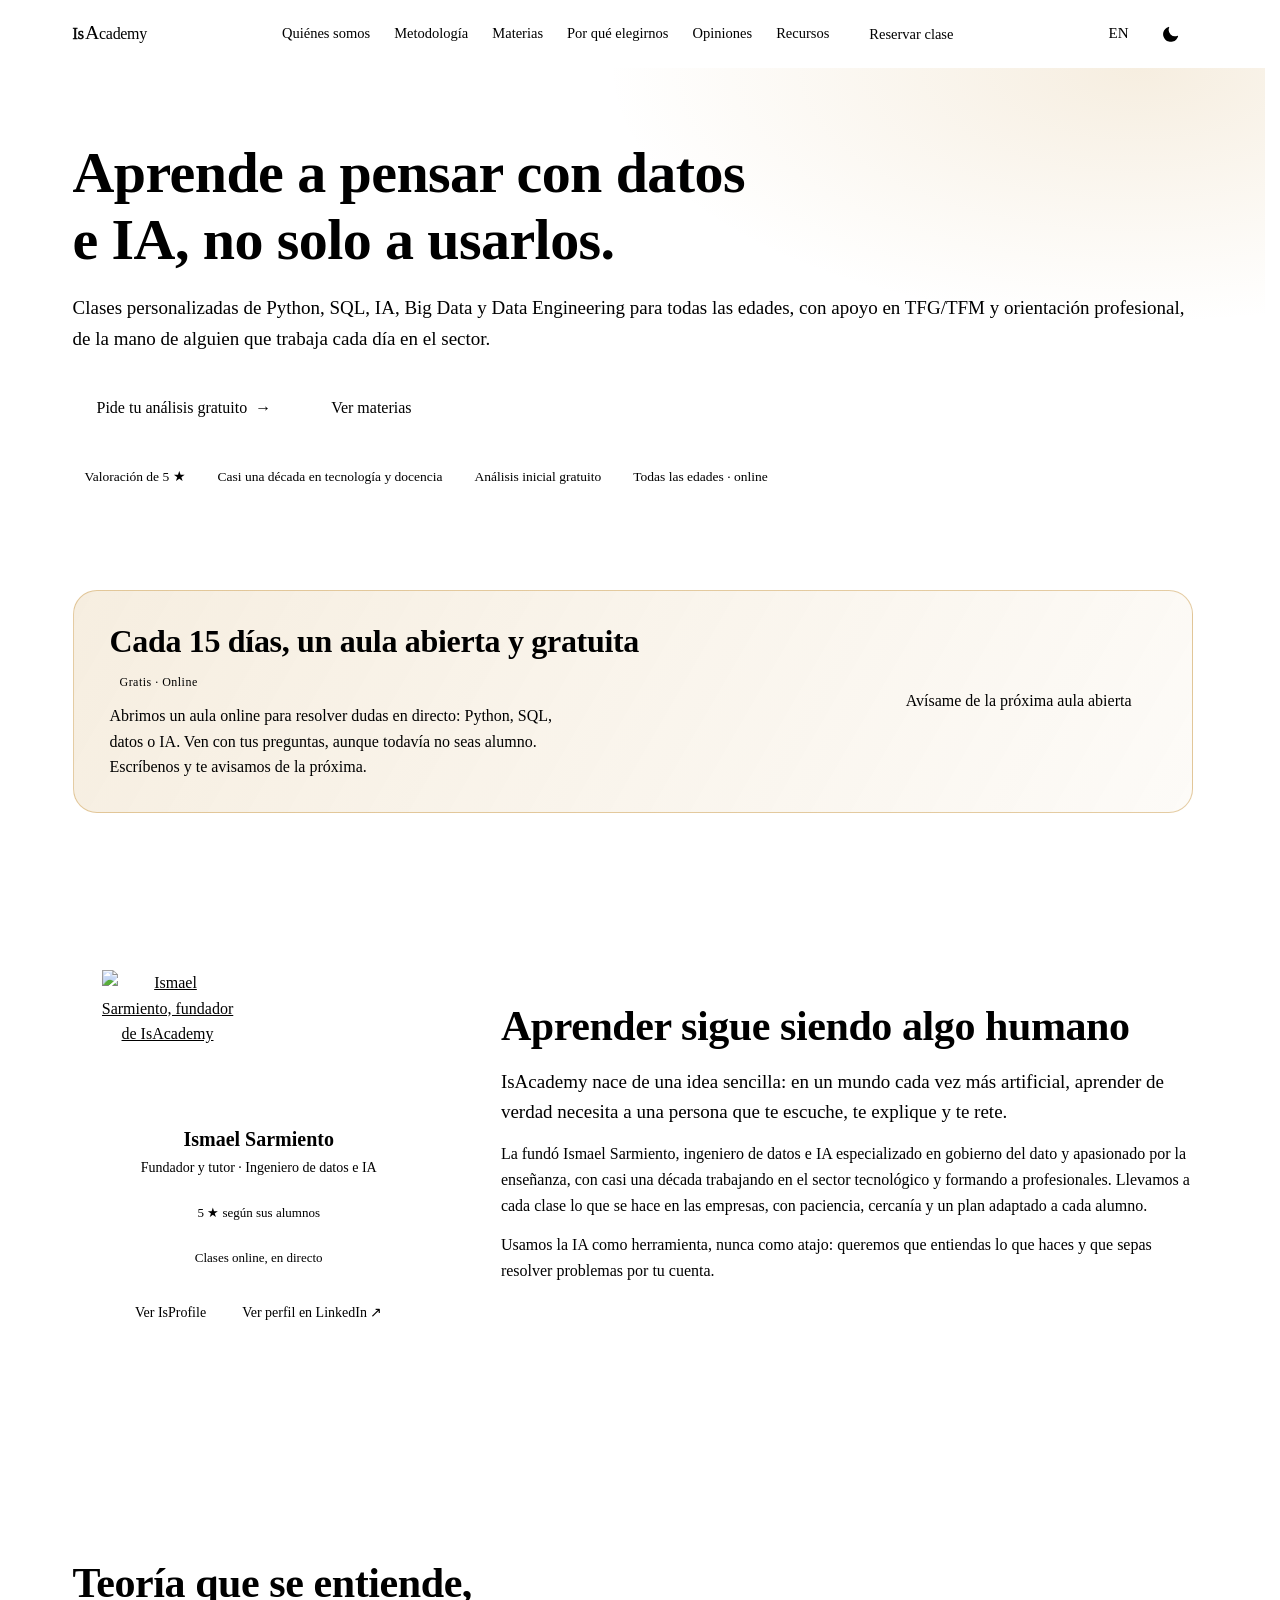
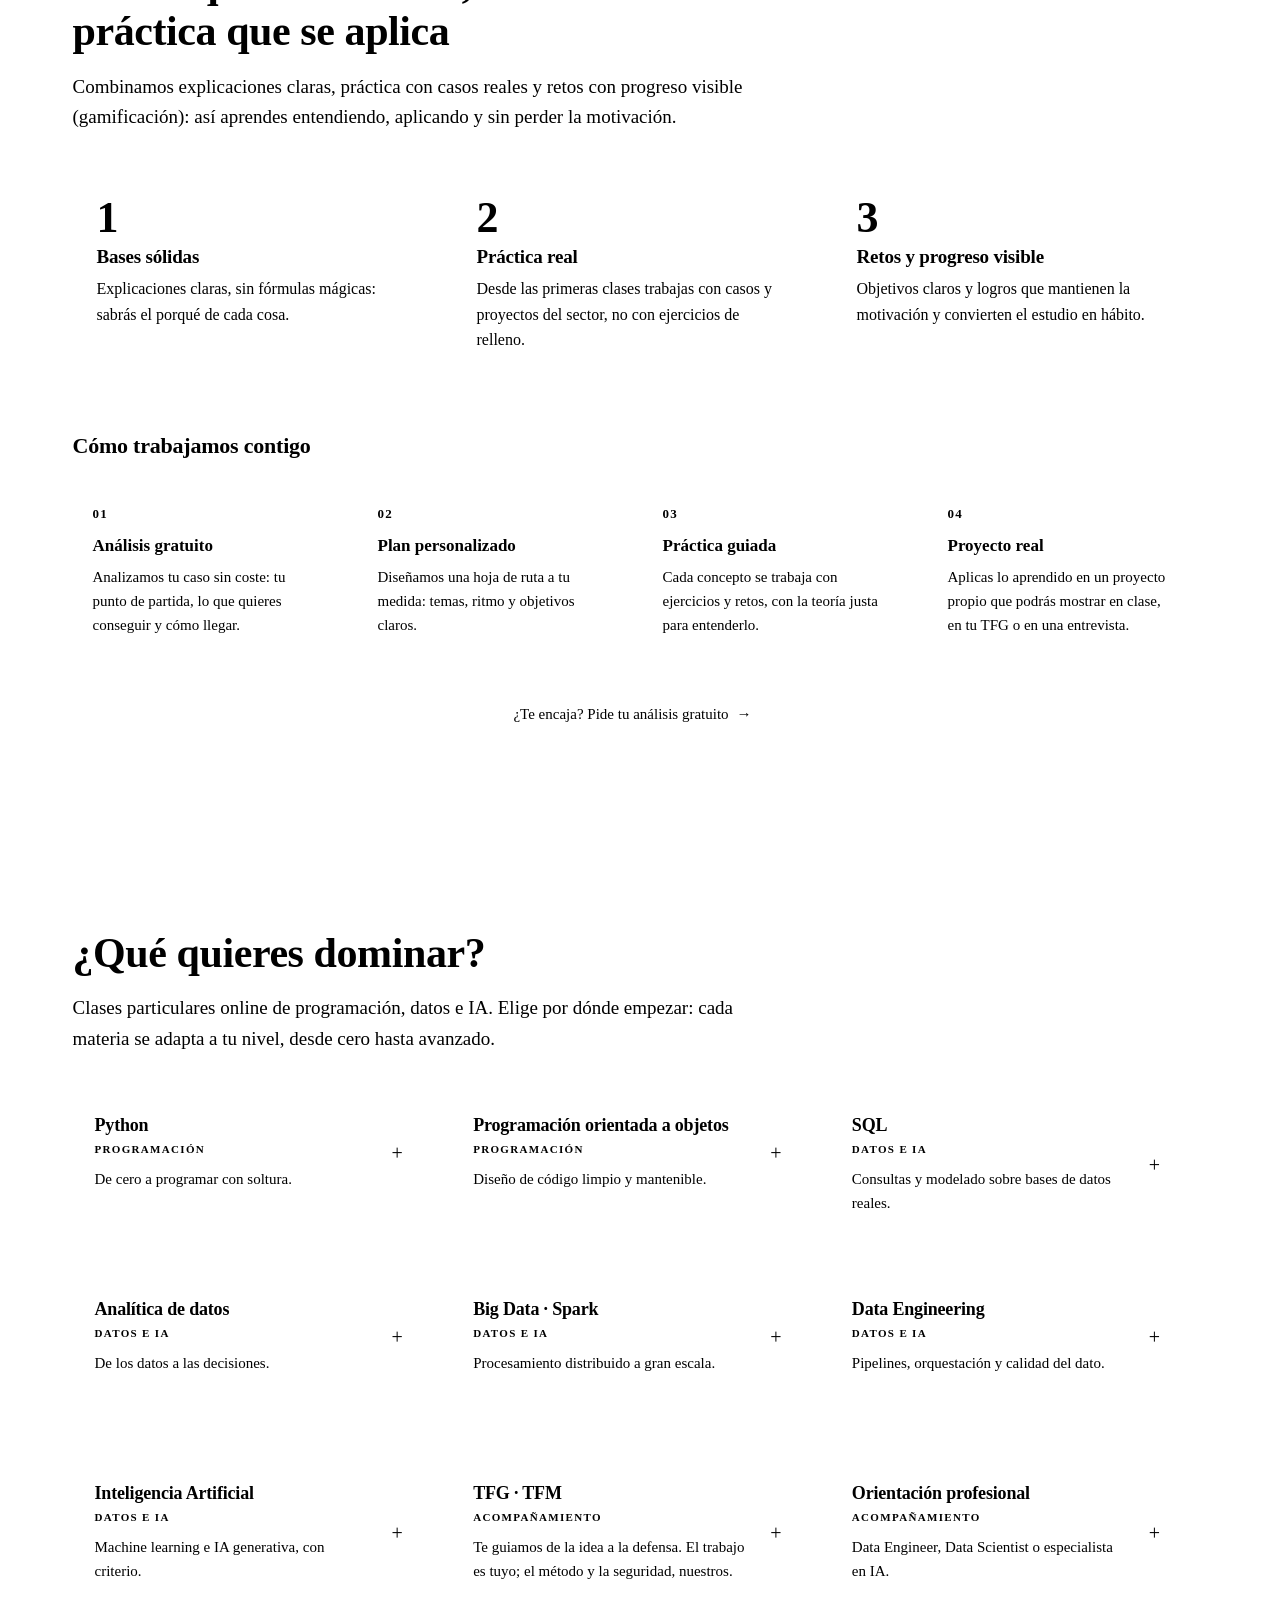
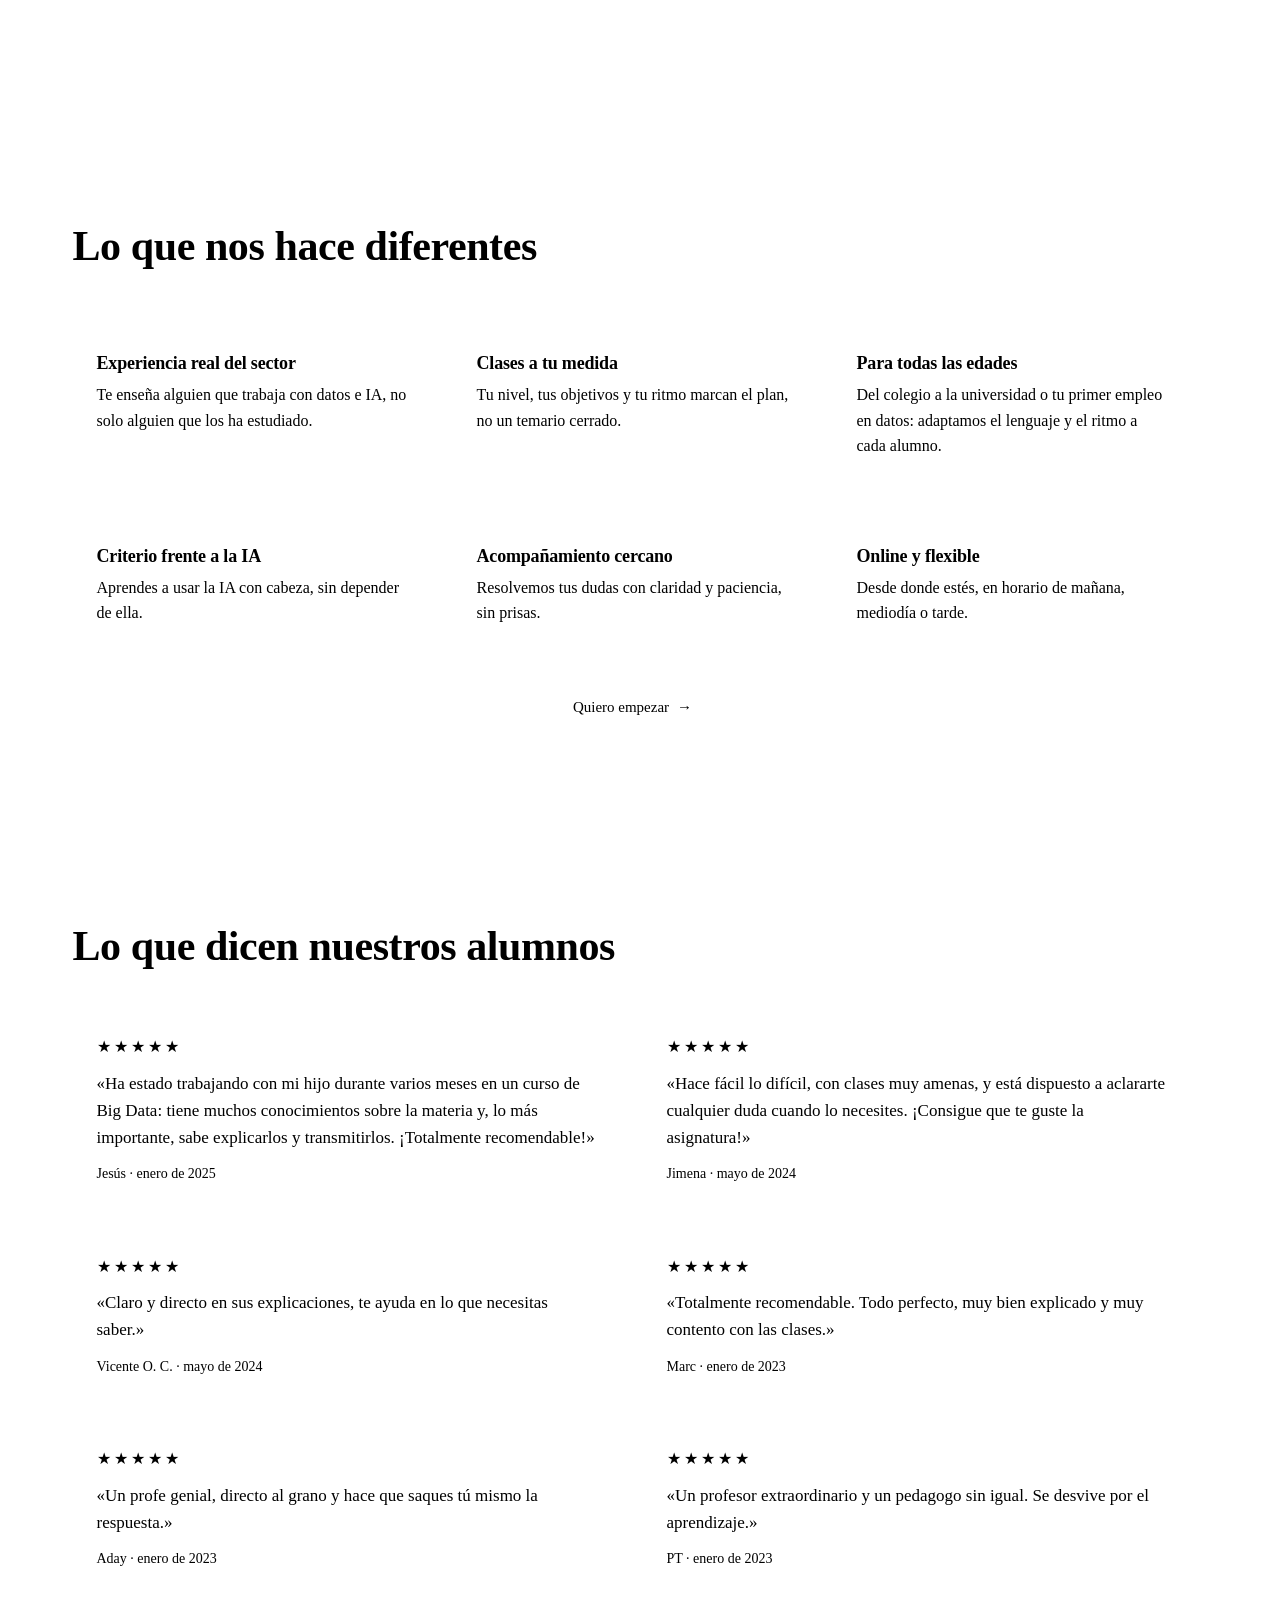
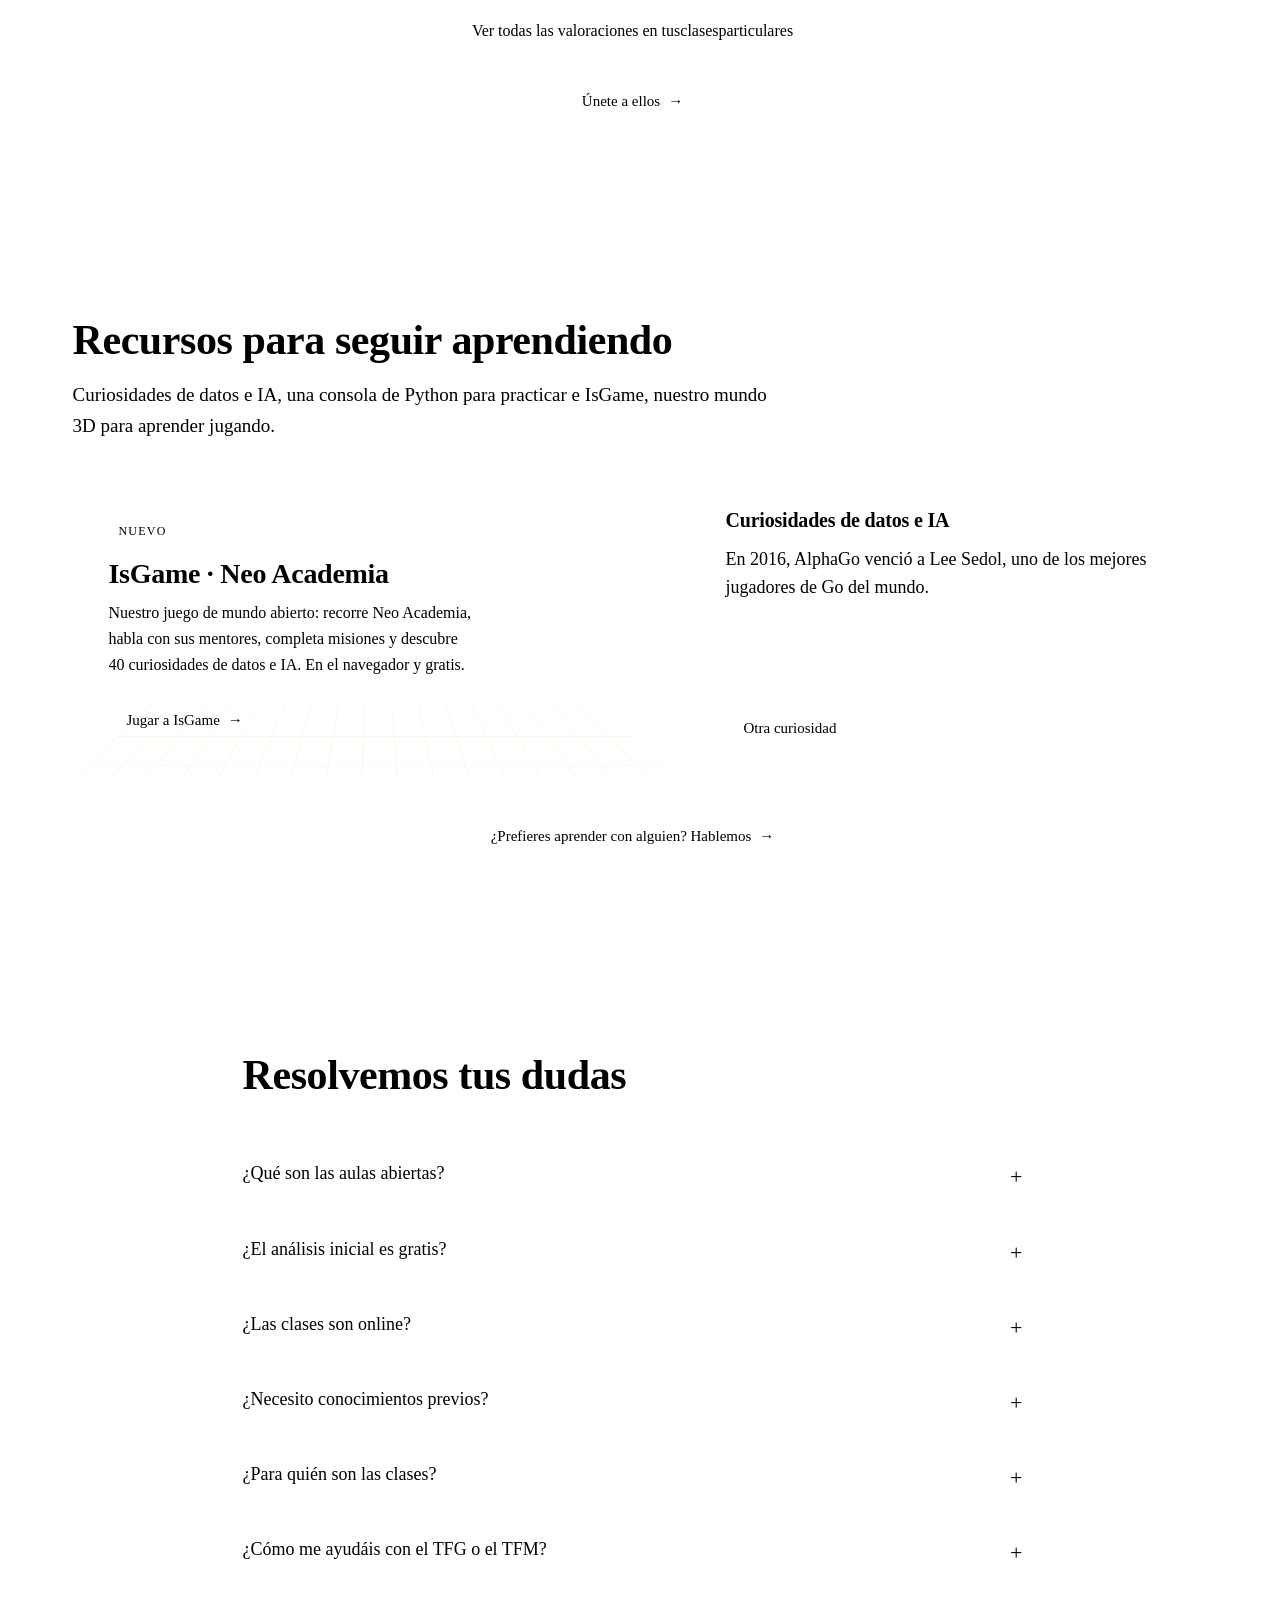
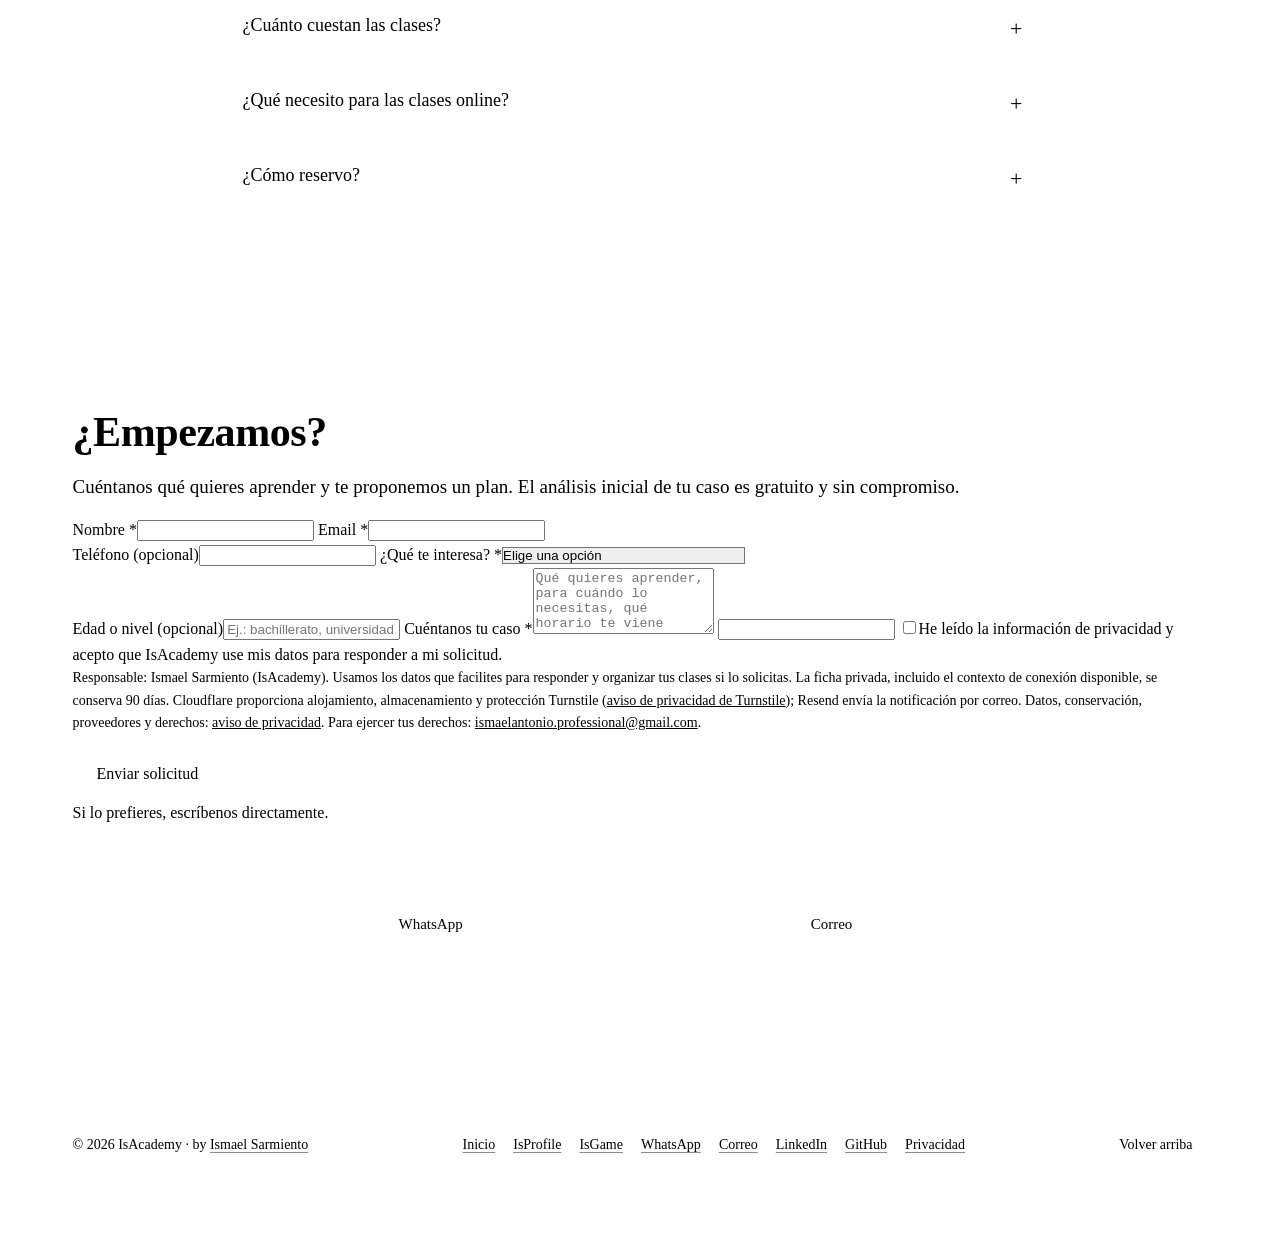
==== index.html @ cdb2803b "feat: titles without labels above them (sections, hero, open class, subject group after the name); 2" ====
<!doctype html>
<html lang="es">
<head>
  <meta charset="utf-8">
  <meta http-equiv="Content-Security-Policy" content="default-src 'self'; script-src 'self' https://cdn.jsdelivr.net https://static.cloudflareinsights.com https://challenges.cloudflare.com 'wasm-unsafe-eval' 'sha256-jm4HynF09IimQKh3jt0ZW7s/zxbQxnPbAcKNg6bPJ0k=' 'sha256-2IrbR/ryTR8PhOFflouDxHeBQlN8pIPyQcwaH8efphU='; style-src 'self' 'unsafe-inline'; img-src 'self' data:; font-src 'self'; connect-src 'self' https://isa-forms.ismaelantonio-professional.workers.dev https://cdn.jsdelivr.net https://cloudflareinsights.com; frame-src https://challenges.cloudflare.com; worker-src 'self' blob:; object-src 'none'; base-uri 'none'; form-action 'none'">
  <script id="startup-guard">// Embedded before first paint by the three sites' generators. No imports: recovery must survive a broken module graph.
(() => {
  'use strict';
  if (globalThis.isaStartup) return;
  const root = document.documentElement;
  const cleanups = new Set();
  let state = 'pending';
  try {
    const theme = localStorage.getItem('isa-theme');
    if (theme === 'light' || theme === 'dark') root.dataset.theme = theme;
  } catch { /* static content also works when browser storage is unavailable */ }
  root.classList.add('js');

  const stopWaiting = () => {
    clearTimeout(deadline);
    document.removeEventListener('error', entryError, true);
  };
  function fail() {
    if (state === 'failed') return;
    state = 'failed';
    stopWaiting();
    root.classList.remove('js', 'i18n-wait', 'sig-handoff');
    const intro = document.getElementById('intro');
    const heldFocus = intro?.contains(document.activeElement);
    // Release only the isolation registered by the intro, not unrelated inert content.
    for (const cleanup of cleanups) {
      try { cleanup(); } catch { /* one failed cleanup must not prevent the others */ }
    }
    cleanups.clear();
    document.body?.classList.remove('intro-open', 'entering');
    if (intro) intro.hidden = true;
    document.querySelectorAll('.intro-flyer').forEach(el => el.remove());
    if (heldFocus) {
      const title = document.querySelector('main h1');
      title?.setAttribute('tabindex', '-1');
      title?.focus({ preventScroll: true });
    }
  }
  function entryError(event) {
    if (event.target?.matches?.('script[data-startup-entry]')) fail();
  }
  const deadline = setTimeout(fail, 10000);
  document.addEventListener('error', entryError, true);
  globalThis.isaStartup = Object.freeze({
    isFailed: () => state === 'failed',
    ready() {
      if (state === 'failed') return false;
      state = 'ready';
      stopWaiting();
      return true;
    },
    fail,
    onFailure(cleanup) {
      if (state === 'failed') { cleanup(); return () => {}; }
      cleanups.add(cleanup);
      return () => cleanups.delete(cleanup);
    },
  });
})();
</script>
  <meta name="referrer" content="strict-origin-when-cross-origin">
  <meta name="viewport" content="width=device-width, initial-scale=1, viewport-fit=cover">
  <title>IsAcademy · Clases de programación e IA online · Humanos en un mundo artificial</title>
  <meta name="description" content="Clases particulares online de Python, SQL, IA, Big Data y Data Engineering para todas las edades. Análisis inicial gratuito y aulas abiertas cada 15 días.">
  <meta name="theme-color" content="#1c2547">
  <link rel="canonical" href="https://isuniverse.dev/academy/">
  <link rel="alternate" hreflang="es" href="https://isuniverse.dev/academy/">
  <link rel="alternate" hreflang="en" href="https://isuniverse.dev/academy/?lang=en">
  <link rel="alternate" hreflang="x-default" href="https://isuniverse.dev/academy/">
  <link rel="icon" href="/assets/brand/favicon-light.svg" type="image/svg+xml" media="(prefers-color-scheme: light)" data-theme-icon="light">
  <link rel="icon" href="/assets/brand/favicon-dark.svg" type="image/svg+xml" media="(prefers-color-scheme: dark)" data-theme-icon="dark">
  <link rel="icon" href="/assets/brand/favicon-light-32.png" sizes="32x32" type="image/png" media="(prefers-color-scheme: light)" data-theme-icon="light">
  <link rel="icon" href="/assets/brand/favicon-dark-32.png" sizes="32x32" type="image/png" media="(prefers-color-scheme: dark)" data-theme-icon="dark">
  <link rel="apple-touch-icon" href="assets/brand/apple-touch-icon.png">
  <meta property="og:type" content="website">
  <meta property="og:title" content="IsAcademy · Clases de programación e IA online · Humanos en un mundo artificial">
  <meta property="og:description" content="Clases particulares online de Python, SQL, IA, Big Data y Data Engineering para todas las edades. Análisis inicial gratuito y aulas abiertas cada 15 días.">
  <meta property="og:url" content="https://isuniverse.dev/academy/">
  <meta property="og:locale" content="es_ES">
  <meta property="og:locale:alternate" content="en_GB">
  <meta property="og:image" content="https://isuniverse.dev/academy/assets/brand/og.png?v=2">
  <meta property="og:image:width" content="1200">
  <meta property="og:image:height" content="630">
  <meta name="twitter:card" content="summary_large_image">
  <link rel="preload" href="/assets/ds/fonts/allura-latin.woff2" as="font" type="font/woff2" crossorigin>
  <link rel="preload" href="/assets/ds/fonts/space-grotesk-latin.woff2" as="font" type="font/woff2" crossorigin>
  <link rel="stylesheet" href="/assets/ds/tokens.css?v=20261109b">
  <link rel="stylesheet" href="/assets/ds/contact.css?v=20261109b">
  <link rel="stylesheet" href="/assets/ds/assistant.css?v=20261109b">
  <link rel="stylesheet" href="/assets/ds/portrait.css?v=20261109b">
  <link rel="stylesheet" href="/assets/ds/startup.css?v=20261109b">
  <link rel="stylesheet" href="css/main.css?v=20261109b">
  <link rel="stylesheet" href="css/print.css?v=20261109b" media="print">
  <script type="application/ld+json">
{
  "@context": "https://schema.org",
  "@type": "EducationalOrganization",
  "@id": "https://isuniverse.dev/academy/#org",
  "name": "IsAcademy",
  "slogan": "La Inteligencia Artificial te da respuestas. Aquí te enseñamos a pensar.",
  "url": "https://isuniverse.dev/academy/",
  "description": "Clases particulares online de Python, SQL, IA, Big Data y Data Engineering para todas las edades. Análisis inicial gratuito y aulas abiertas cada 15 días.",
  "logo": "https://isuniverse.dev/academy/assets/brand/icon-512.png",
  "image": "https://isuniverse.dev/academy/assets/brand/og.png",
  "email": "ismaelantonio.professional@gmail.com",
  "availableLanguage": [
    "es",
    "en"
  ],
  "founder": {
    "@type": "Person",
    "@id": "https://isuniverse.dev/#person",
    "name": "Ismael Sarmiento",
    "url": "https://isuniverse.dev/",
    "jobTitle": "Head of Data Management",
    "sameAs": "https://www.linkedin.com/in/ismael-sarmiento/"
  },
  "knowsAbout": [
    "Python",
    "SQL",
    "Inteligencia Artificial",
    "Big Data",
    "Apache Spark",
    "Data Engineering",
    "Analítica de datos",
    "Programación orientada a objetos",
    "TFG",
    "Máster",
    "Orientación profesional"
  ],
  "hasOfferCatalog": {
    "@type": "OfferCatalog",
    "name": "Clases online de programación, datos e IA",
    "itemListElement": [
      {
        "@type": "Offer",
        "itemOffered": {
          "@type": "Course",
          "name": "Python",
          "description": "De cero a programar con soltura.",
          "inLanguage": [
            "es",
            "en"
          ],
          "provider": {
            "@id": "https://isuniverse.dev/academy/#org"
          }
        }
      },
      {
        "@type": "Offer",
        "itemOffered": {
          "@type": "Course",
          "name": "Programación orientada a objetos",
          "description": "Diseño de código limpio y mantenible.",
          "inLanguage": [
            "es",
            "en"
          ],
          "provider": {
            "@id": "https://isuniverse.dev/academy/#org"
          }
        }
      },
      {
        "@type": "Offer",
        "itemOffered": {
          "@type": "Course",
          "name": "SQL",
          "description": "Consultas y modelado sobre bases de datos reales.",
          "inLanguage": [
            "es",
            "en"
          ],
          "provider": {
            "@id": "https://isuniverse.dev/academy/#org"
          }
        }
      },
      {
        "@type": "Offer",
        "itemOffered": {
          "@type": "Course",
          "name": "Analítica de datos",
          "description": "De los datos a las decisiones.",
          "inLanguage": [
            "es",
            "en"
          ],
          "provider": {
            "@id": "https://isuniverse.dev/academy/#org"
          }
        }
      },
      {
        "@type": "Offer",
        "itemOffered": {
          "@type": "Course",
          "name": "Big Data · Spark",
          "description": "Procesamiento distribuido a gran escala.",
          "inLanguage": [
            "es",
            "en"
          ],
          "provider": {
            "@id": "https://isuniverse.dev/academy/#org"
          }
        }
      },
      {
        "@type": "Offer",
        "itemOffered": {
          "@type": "Course",
          "name": "Data Engineering",
          "description": "Pipelines, orquestación y calidad del dato.",
          "inLanguage": [
            "es",
            "en"
          ],
          "provider": {
            "@id": "https://isuniverse.dev/academy/#org"
          }
        }
      },
      {
        "@type": "Offer",
        "itemOffered": {
          "@type": "Course",
          "name": "Inteligencia Artificial",
          "description": "Machine learning e IA generativa, con criterio.",
          "inLanguage": [
            "es",
            "en"
          ],
          "provider": {
            "@id": "https://isuniverse.dev/academy/#org"
          }
        }
      },
      {
        "@type": "Offer",
        "itemOffered": {
          "@type": "Course",
          "name": "TFG · TFM",
          "description": "Te guiamos de la idea a la defensa. El trabajo es tuyo; el método y la seguridad, nuestros.",
          "inLanguage": [
            "es",
            "en"
          ],
          "provider": {
            "@id": "https://isuniverse.dev/academy/#org"
          }
        }
      },
      {
        "@type": "Offer",
        "itemOffered": {
          "@type": "Course",
          "name": "Orientación profesional",
          "description": "Data Engineer, Data Scientist o especialista en IA.",
          "inLanguage": [
            "es",
            "en"
          ],
          "provider": {
            "@id": "https://isuniverse.dev/academy/#org"
          }
        }
      }
    ]
  }
}
  </script>
</head>
<body>
  <!-- ========== INTRO ========== -->
  <section id="intro" aria-labelledby="introTitle">
    <svg id="circuit" viewBox="0 0 1600 900" preserveAspectRatio="xMidYMid slice" aria-hidden="true">
      <path d="M1600 150 H1380 L1340 190 H1180"/><circle cx="1180" cy="190" r="5"/>
      <path d="M1600 210 H1440 L1400 250 H1290"/><circle cx="1290" cy="250" r="5"/>
      <path d="M0 720 H200 L240 680 H380"/><circle cx="380" cy="680" r="5"/>
      <path d="M0 780 H260 L300 740 H460"/><circle cx="460" cy="740" r="5"/>
    </svg>
    <div class="intro-top">
      <button class="btn btn-icon" data-action="lang" data-i18n-aria="nav.langLabel" aria-label="Cambiar a inglés"><span data-i18n="nav.langShort">EN</span></button>
      <button class="btn btn-icon theme-btn" data-action="theme" data-i18n-aria="nav.themeLabel" aria-label="Cambiar modo claro / oscuro">
        <svg class="i-moon" viewBox="0 0 24 24" width="18" height="18" aria-hidden="true"><path fill="currentColor" d="M20.7 14.4A8.5 8.5 0 0 1 9.6 3.3a.7.7 0 0 0-.8-.8A10.2 10.2 0 1 0 21.5 15a.7.7 0 0 0-.8-.6Z"/></svg><svg class="i-sun" viewBox="0 0 24 24" width="18" height="18" aria-hidden="true"><circle cx="12" cy="12" r="4" fill="currentColor"/><path stroke="currentColor" stroke-width="2" stroke-linecap="round" d="M12 2.5v2M12 19.5v2M2.5 12h2M19.5 12h2M5.3 5.3l1.4 1.4M17.3 17.3l1.4 1.4M5.3 18.7l1.4-1.4M17.3 6.7l1.4-1.4"/></svg>
      </button>
      <button id="skip" class="btn" data-action="skip" data-i18n="intro.skip">Saltar intro</button>
    </div>
    <div class="stage">
      <p id="introTitle" class="sr-only">IsAcademy by Ismael Sarmiento</p>
      <svg class="logo" viewBox="0 0 1000 330" aria-hidden="true">
        <defs>
          <linearGradient id="inkEdge" x1="0" x2="1">
            <stop offset="0" stop-color="#fff"/><stop offset=".9" stop-color="#fff"/><stop offset="1" stop-color="#fff" stop-opacity="0"/>
          </linearGradient>
          <mask id="ink" maskUnits="userSpaceOnUse" x="0" y="0" width="1000" height="330">
            <rect id="inkRect" x="0" y="0" width="0" height="330" fill="url(#inkEdge)"/>
          </mask>
        </defs>
        <g id="gIs">
          <text class="is is-stroke" x="70" y="250">Is</text>
          <text class="is is-fill" x="70" y="250" mask="url(#ink)">Is</text>
        </g>
        <g id="gAc">
          <text class="academy" x="296" y="245"></text>
          <rect class="cursor" x="330" y="150" width="6" height="122" rx="3">
            <animate attributeName="opacity" values="1;1;0;0" dur="1s" repeatCount="indefinite"/>
          </rect>
          <text class="by" x="892" y="300" text-anchor="end">by Ismael Sarmiento</text>
        </g>
      </svg>
      <p class="hook" data-i18n-html="intro.hook">La Inteligencia Artificial (IA) te da respuestas. <b>Aquí te enseñamos a pensar.</b></p>
      <div class="intro-actions">
        <button class="btn btn-primary btn-lg btn-arrow" data-action="enter" data-i18n="intro.enter">Entrar a la academia</button>
        <a class="btn btn-lg" href="/academy/isacademy.pdf" data-pdf download><svg viewBox="0 0 24 24" width="16" height="16" aria-hidden="true"><path fill="none" stroke="currentColor" stroke-width="2" stroke-linecap="round" stroke-linejoin="round" d="M12 4v11m-4.5-4.5L12 15l4.5-4.5M5 19.5h14"/></svg><span data-i18n="pdf.download">Descargar PDF</span></a>
      </div>
    </div>

    <!-- hands used by the opening animation (drawn by js/opening.js) -->
    <svg id="handHuman" class="hand" viewBox="0 0 320 160" aria-hidden="true"></svg>
    <svg id="handRobot" class="hand" viewBox="0 0 320 160" aria-hidden="true"></svg>
  </section>

  <!-- ========== SITE ========== -->
  <header class="topbar" id="top">
    <div class="read-progress" id="readProgress" aria-hidden="true"></div>
    <div class="topbar-row container">
      <a class="brand" href="#hero" data-i18n-aria="nav.home" aria-label="IsAcademy, inicio"><span class="brand-is">Is</span><span class="brand-ac"><span class="big-a">A</span>cademy</span></a>
      <nav class="sections" data-i18n-aria="nav.label" aria-label="Secciones">
        <a href="#quienes" data-i18n="nav.about">Quiénes somos</a>
        <a href="#metodologia" data-i18n="nav.method">Metodología</a>
        <a href="#materias" data-i18n="nav.subjects">Materias</a>
        <a href="#por-que" data-i18n="nav.why">Por qué elegirnos</a>
        <a href="#opiniones" data-i18n="nav.reviews">Opiniones</a>
        <a href="#recursos" data-i18n="nav.resources">Recursos</a>
        <a class="btn btn-primary btn-sm nav-cta" href="#contacto" data-i18n="nav.cta">Reservar clase</a>
      </nav>
      <div class="tools">
        <a class="btn btn-primary cta-top" href="#contacto" data-i18n="nav.cta">Reservar clase</a>
        <button class="btn btn-icon" data-action="lang" data-i18n-aria="nav.langLabel" aria-label="Cambiar a inglés"><span data-i18n="nav.langShort">EN</span></button>
        <button class="btn btn-icon theme-btn" data-action="theme" data-i18n-aria="nav.themeLabel" aria-label="Cambiar modo claro / oscuro">
          <svg class="i-moon" viewBox="0 0 24 24" width="18" height="18" aria-hidden="true"><path fill="currentColor" d="M20.7 14.4A8.5 8.5 0 0 1 9.6 3.3a.7.7 0 0 0-.8-.8A10.2 10.2 0 1 0 21.5 15a.7.7 0 0 0-.8-.6Z"/></svg><svg class="i-sun" viewBox="0 0 24 24" width="18" height="18" aria-hidden="true"><circle cx="12" cy="12" r="4" fill="currentColor"/><path stroke="currentColor" stroke-width="2" stroke-linecap="round" d="M12 2.5v2M12 19.5v2M2.5 12h2M19.5 12h2M5.3 5.3l1.4 1.4M17.3 17.3l1.4 1.4M5.3 18.7l1.4-1.4M17.3 6.7l1.4-1.4"/></svg>
        </button>
      </div>
    </div>
  </header>

  <main id="site">
    <div class="print-head" aria-hidden="true">
      <p class="print-logo"><span class="is">Is</span>Academy</p>
      <p class="print-contact"><a href="https://isuniverse.dev/academy/" data-i18n-href="pdf.webHref" rel="noopener">isuniverse.dev/academy/</a><br><a href="mailto:ismaelantonio.professional@gmail.com">ismaelantonio.professional@gmail.com</a><br><a href="tel:+34613371874">+34 613 371 874</a> · <a href="https://wa.me/34613371874" rel="noopener">WhatsApp</a></p>
    </div>
    <!-- HERO -->
    <section class="hero" id="hero">
      <div class="container hero-grid">
        <div class="hero-copy reveal">
          <h1 data-i18n="hero.title">Aprende a pensar con datos e IA, no solo a usarlos.</h1>
          <p class="lead" data-i18n="hero.sub">Clases personalizadas de Python, SQL, IA, Big Data y Data Engineering para todas las edades, con apoyo en TFG/TFM y orientación profesional, de la mano de alguien que trabaja cada día en el sector.</p>
          <div class="cta-row">
            <a class="btn btn-primary btn-lg btn-arrow" href="#contacto" data-i18n="hero.cta1">Pide tu análisis gratuito</a>
            <a class="btn btn-lg" href="#materias" data-i18n="hero.cta2">Ver materias</a>
          </div>
          <ul class="trust" id="trust"><!--pre--><li>Valoración de 5 ★</li><li>Casi una década en tecnología y docencia</li><li>Análisis inicial gratuito</li><li>Todas las edades · online</li><!--/pre--></ul>
        </div>
        <div class="hero-visual reveal">
          <div class="code-card">
            <div class="code-bar"><i></i><i></i><i></i><div class="code-tabs" id="codeTabs" role="tablist" data-i18n-aria="hero.tabsLabel" aria-label="Mini-clases de ejemplo"></div></div>
            <pre id="heroCode" role="tabpanel"></pre>
            <div class="lesson-controls"><button class="btn lesson-toggle" id="lessonsToggle" type="button" aria-controls="heroCode" hidden></button></div>
          </div>
          <div class="handnote"><span id="heroNote"></span>
            <svg viewBox="0 0 120 60" aria-hidden="true"><path d="M10 10 C40 50 80 52 110 30" fill="none" stroke="currentColor" stroke-width="2.5" stroke-linecap="round"/><path d="M98 24 L111 29 L103 41" fill="none" stroke="currentColor" stroke-width="2.5" stroke-linecap="round" stroke-linejoin="round"/></svg>
          </div>
        </div>
      </div>
    </section>

    <!-- OPEN CLASSES -->
    <section class="open-band" id="aulas-abiertas">
      <div class="container open-row reveal">
        <div>
          <h2 data-i18n="open.title">Cada 15 días, un aula abierta y gratuita</h2>
          <p class="open-badge"><span class="pill" data-i18n="open.badge">Gratis · Online</span></p>
          <p data-i18n="open.desc">Abrimos un aula online para resolver dudas en directo: Python, SQL, datos o IA. Ven con tus preguntas, aunque todavía no seas alumno. Escríbenos y te avisamos de la próxima.</p>
        </div>
        <a class="btn btn-primary btn-lg" href="#contacto" data-book="open" data-i18n="open.cta">Avísame de la próxima aula abierta</a>
      </div>
    </section>

    <!-- ABOUT -->
    <section class="section" id="quienes">
      <div class="container about-grid">
        <div class="founder card reveal">
          <a class="portrait founder-photo" href="https://www.linkedin.com/in/ismael-sarmiento/" target="_blank" rel="noopener noreferrer" aria-label="Ver el perfil de Ismael Sarmiento en LinkedIn (se abre en una pestaña nueva)" data-i18n-aria="about.photoLinkedinLabel"><img src="assets/img/ismael.jpg" width="132" height="132" alt="Ismael Sarmiento, fundador de IsAcademy" data-i18n-alt="about.photoAlt"></a>
          <p class="founder-name">Ismael Sarmiento</p>
          <p class="muted" data-i18n="about.role">Fundador y tutor · Ingeniero de datos e IA</p>
          <ul class="badges" id="aboutBadges"><!--pre--><li>5 ★ según sus alumnos</li><li>Clases online, en directo</li><!--/pre--></ul>
          <div class="founder-links"><a class="btn btn-sm" href="/profile/" data-i18n-href="about.cvHref" data-i18n="about.cv">Ver IsProfile</a><a class="btn btn-sm linkedin" id="linkedinLink" href="https://www.linkedin.com/in/ismael-sarmiento/" target="_blank" rel="noopener" data-i18n="about.linkedin">Ver perfil en LinkedIn ↗</a></div>
        </div>
        <div class="reveal">
          <h2 data-i18n="about.title">Aprender sigue siendo algo humano</h2>
          <p class="lead" data-i18n="about.p1">IsAcademy nace de una idea sencilla: en un mundo cada vez más artificial, aprender de verdad necesita a una persona que te escuche, te explique y te rete.</p>
          <p data-i18n="about.p2">La fundó Ismael Sarmiento, ingeniero de datos e IA especializado en gobierno del dato y apasionado por la enseñanza, con casi una década trabajando en el sector tecnológico y formando a profesionales. Llevamos a cada clase lo que se hace en las empresas, con paciencia, cercanía y un plan adaptado a cada alumno.</p>
          <p data-i18n="about.p3">Usamos la IA como herramienta, nunca como atajo: queremos que entiendas lo que haces y que sepas resolver problemas por tu cuenta.</p>
        </div>
      </div>
    </section>

    <!-- METHOD -->
    <section class="section alt" id="metodologia">
      <div class="container">
        <div class="section-head reveal">
          <h2 data-i18n="method.title">Teoría que se entiende, práctica que se aplica</h2>
          <p class="lead" data-i18n="method.lead">Combinamos explicaciones claras, práctica con casos reales y retos con progreso visible (gamificación): así aprendes entendiendo, aplicando y sin perder la motivación.</p>
        </div>
        <div class="pillars" id="pillars"><!--pre--><article class="card pillar reveal" style="--d:0.00s"><span class="n">1</span><h3>Bases sólidas</h3><p>Explicaciones claras, sin fórmulas mágicas: sabrás el porqué de cada cosa.</p></article><article class="card pillar reveal" style="--d:0.08s"><span class="n">2</span><h3>Práctica real</h3><p>Desde las primeras clases trabajas con casos y proyectos del sector, no con ejercicios de relleno.</p></article><article class="card pillar reveal" style="--d:0.16s"><span class="n">3</span><h3>Retos y progreso visible</h3><p>Objetivos claros y logros que mantienen la motivación y convierten el estudio en hábito.</p></article><!--/pre--></div>
        <h3 class="sub-title reveal" data-i18n="method.stepsTitle">Cómo trabajamos contigo</h3>
        <ol class="steps" id="steps"><!--pre--><li class="reveal" style="--d:0.00s"><h4>Análisis gratuito</h4><p>Analizamos tu caso sin coste: tu punto de partida, lo que quieres conseguir y cómo llegar.</p></li><li class="reveal" style="--d:0.08s"><h4>Plan personalizado</h4><p>Diseñamos una hoja de ruta a tu medida: temas, ritmo y objetivos claros.</p></li><li class="reveal" style="--d:0.16s"><h4>Práctica guiada</h4><p>Cada concepto se trabaja con ejercicios y retos, con la teoría justa para entenderlo.</p></li><li class="reveal" style="--d:0.24s"><h4>Proyecto real</h4><p>Aplicas lo aprendido en un proyecto propio que podrás mostrar en clase, en tu TFG o en una entrevista.</p></li><!--/pre--></ol>
        <p class="mid-cta reveal"><a class="btn btn-arrow" href="#contacto" data-i18n="cta.method">¿Te encaja? Pide tu análisis gratuito</a></p>
      </div>
    </section>

    <!-- SUBJECTS -->
    <section class="section" id="materias">
      <div class="container">
        <div class="section-head reveal">
          <h2 data-i18n="subjects.title">¿Qué quieres dominar?</h2>
          <p class="lead" data-i18n="subjects.lead">Clases particulares online de programación, datos e IA. Elige por dónde empezar: cada materia se adapta a tu nivel, desde cero hasta avanzado.</p>
        </div>
        <div class="subjects" id="subjects"><!--pre--><div class="subject-grid">
      <details class="subject card reveal" id="materia-python" style="--d:0.00s">
        <summary><h3 class="sname">Python</h3><span class="sgroup">Programación</span><span>De cero a programar con soltura.</span></summary>
        <div class="body">
          <h4>Qué aprenderás</h4>
          <ul><li>Sintaxis y lógica de programación desde la base</li><li>Funciones, módulos y buenas prácticas</li><li>Automatización y trabajo con datos</li></ul>
          <h4>Cómo lo trabajamos</h4><p>Cada concepto se aprende escribiendo código: mini-retos en clase y un proyecto propio que crece contigo.</p>
          <a class="btn btn-primary" href="#contacto" data-book="python">Reserva tu clase de Python</a>
        </div>
      </details>
      <details class="subject card reveal" id="materia-oop" style="--d:0.06s">
        <summary><h3 class="sname">Programación orientada a objetos</h3><span class="sgroup">Programación</span><span>Diseño de código limpio y mantenible.</span></summary>
        <div class="body">
          <h4>Qué aprenderás</h4>
          <ul><li>Clases, herencia y composición</li><li>Principios de diseño y patrones</li><li>Refactorización y tests</li></ul>
          <h4>Cómo lo trabajamos</h4><p>Diseñamos juntos pequeños sistemas y los mejoramos hasta que el código hable por sí solo.</p>
          <a class="btn btn-primary" href="#contacto" data-book="oop">Reserva tu clase de POO</a>
        </div>
      </details>
      <details class="subject card reveal" id="materia-sql" style="--d:0.12s">
        <summary><h3 class="sname">SQL</h3><span class="sgroup">Datos e IA</span><span>Consultas y modelado sobre bases de datos reales.</span></summary>
        <div class="body">
          <h4>Qué aprenderás</h4>
          <ul><li>SELECT, JOIN y agregaciones sin miedo</li><li>Modelado de datos y normalización</li><li>Optimización y consultas analíticas</li></ul>
          <h4>Cómo lo trabajamos</h4><p>Practicamos con bases de datos realistas, resolviendo preguntas de negocio como en un trabajo de verdad.</p>
          <a class="btn btn-primary" href="#contacto" data-book="sql">Reserva tu clase de SQL</a>
        </div>
      </details>
      <details class="subject card reveal" id="materia-analytics" style="--d:0.00s">
        <summary><h3 class="sname">Analítica de datos</h3><span class="sgroup">Datos e IA</span><span>De los datos a las decisiones.</span></summary>
        <div class="body">
          <h4>Qué aprenderás</h4>
          <ul><li>Limpieza y análisis con pandas</li><li>Visualización clara y honesta</li><li>Contar historias con datos</li></ul>
          <h4>Cómo lo trabajamos</h4><p>Partimos de una pregunta real y terminamos con un análisis que podrías presentar en una reunión.</p>
          <a class="btn btn-primary" href="#contacto" data-book="analytics">Reserva tu clase de analítica</a>
        </div>
      </details>
      <details class="subject card reveal" id="materia-bigdata" style="--d:0.06s">
        <summary><h3 class="sname">Big Data · Spark</h3><span class="sgroup">Datos e IA</span><span>Procesamiento distribuido a gran escala.</span></summary>
        <div class="body">
          <h4>Qué aprenderás</h4>
          <ul><li>Conceptos de procesamiento distribuido</li><li>Apache Spark y PySpark</li><li>Plataformas de datos en la nube</li></ul>
          <h4>Cómo lo trabajamos</h4><p>Trabajamos volúmenes de datos de verdad para entender por qué y cuándo hace falta Big Data.</p>
          <a class="btn btn-primary" href="#contacto" data-book="bigdata">Reserva tu clase de Big Data</a>
        </div>
      </details>
      <details class="subject card reveal" id="materia-de" style="--d:0.12s">
        <summary><h3 class="sname">Data Engineering</h3><span class="sgroup">Datos e IA</span><span>Pipelines, orquestación y calidad del dato.</span></summary>
        <div class="body">
          <h4>Qué aprenderás</h4>
          <ul><li>Diseño de pipelines ETL/ELT</li><li>Orquestación con herramientas como Airflow</li><li>Calidad y gobierno del dato</li></ul>
          <h4>Cómo lo trabajamos</h4><p>Construimos un pipeline completo, paso a paso, con las prácticas que se usan en empresa.</p>
          <a class="btn btn-primary" href="#contacto" data-book="de">Reserva tu clase de Data Engineering</a>
        </div>
      </details>
      <details class="subject card reveal" id="materia-ia" style="--d:0.00s">
        <summary><h3 class="sname">Inteligencia Artificial</h3><span class="sgroup">Datos e IA</span><span>Machine learning e IA generativa, con criterio.</span></summary>
        <div class="body">
          <h4>Qué aprenderás</h4>
          <ul><li>Fundamentos de machine learning</li><li>IA generativa y modelos de lenguaje</li><li>Cómo usar la IA sin dejar de pensar</li></ul>
          <h4>Cómo lo trabajamos</h4><p>Entiendes la teoría justa para no usar la IA como caja negra y la aplicas en casos prácticos.</p>
          <a class="btn btn-primary" href="#contacto" data-book="ia">Reserva tu clase de IA</a>
        </div>
      </details>
      <details class="subject card reveal" id="materia-tfg" style="--d:0.06s">
        <summary><h3 class="sname">TFG · TFM</h3><span class="sgroup">Acompañamiento</span><span>Te guiamos de la idea a la defensa. El trabajo es tuyo; el método y la seguridad, nuestros.</span></summary>
        <div class="body">
          <h4>En qué te acompañamos</h4>
          <ul><li>Elección y planteamiento del tema</li><li>Orientación y revisión del desarrollo técnico</li><li>Revisión de la memoria y ensayo de la defensa</li></ul>
          <h4>Cómo lo trabajamos</h4><p>Te acompañamos en cada fase con revisiones periódicas, para que llegues a la defensa con seguridad y dominando tu propio trabajo.</p>
          <a class="btn btn-primary" href="#contacto" data-book="tfg">Cuéntanos tu TFG o TFM y vemos cómo plantearlo</a>
        </div>
      </details>
      <details class="subject card reveal" id="materia-careers" style="--d:0.12s">
        <summary><h3 class="sname">Orientación profesional</h3><span class="sgroup">Acompañamiento</span><span>Data Engineer, Data Scientist o especialista en IA.</span></summary>
        <div class="body">
          <h4>En qué te acompañamos</h4>
          <ul><li>Hoja de ruta según tu perfil y objetivo</li><li>CV, portfolio y LinkedIn</li><li>Preparación de entrevistas técnicas</li></ul>
          <h4>Cómo lo trabajamos</h4><p>Orientación desde dentro del sector: qué se pide de verdad y cómo seguir creciendo una vez dentro.</p>
          <a class="btn btn-primary" href="#contacto" data-book="careers">Reserva tu sesión de orientación</a>
        </div>
      </details></div><!--/pre--></div>
      </div>
    </section>

    <!-- WHY -->
    <section class="section alt" id="por-que">
      <div class="container">
        <div class="section-head reveal">
          <h2 data-i18n="why.title">Lo que nos hace diferentes</h2>
        </div>
        <div class="why" id="why"><!--pre--><article class="card reveal" style="--d:0.00s"><h3>Experiencia real del sector</h3><p>Te enseña alguien que trabaja con datos e IA, no solo alguien que los ha estudiado.</p></article><article class="card reveal" style="--d:0.08s"><h3>Clases a tu medida</h3><p>Tu nivel, tus objetivos y tu ritmo marcan el plan, no un temario cerrado.</p></article><article class="card reveal" style="--d:0.16s"><h3>Para todas las edades</h3><p>Del colegio a la universidad o tu primer empleo en datos: adaptamos el lenguaje y el ritmo a cada alumno.</p></article><article class="card reveal" style="--d:0.00s"><h3>Criterio frente a la IA</h3><p>Aprendes a usar la IA con cabeza, sin depender de ella.</p></article><article class="card reveal" style="--d:0.08s"><h3>Acompañamiento cercano</h3><p>Resolvemos tus dudas con claridad y paciencia, sin prisas.</p></article><article class="card reveal" style="--d:0.16s"><h3>Online y flexible</h3><p>Desde donde estés, en horario de mañana, mediodía o tarde.</p></article><!--/pre--></div>
        <p class="mid-cta reveal"><a class="btn btn-arrow" href="#contacto" data-i18n="cta.why">Quiero empezar</a></p>
      </div>
    </section>

    <!-- REVIEWS -->
    <section class="section" id="opiniones">
      <div class="container">
        <div class="section-head reveal">
          <h2 data-i18n="reviews.title">Lo que dicen nuestros alumnos</h2>
        </div>
        <div class="reviews" id="reviews"><!--pre--><figure class="card review reveal">
      <div class="stars" role="img" aria-label="5 de 5 estrellas">★★★★★</div>
      <blockquote>«Ha estado trabajando con mi hijo durante varios meses en un curso de Big Data: tiene muchos conocimientos sobre la materia y, lo más importante, sabe explicarlos y transmitirlos. ¡Totalmente recomendable!»</blockquote>
      <figcaption>Jesús · enero de 2025</figcaption></figure><figure class="card review reveal">
      <div class="stars" role="img" aria-label="5 de 5 estrellas">★★★★★</div>
      <blockquote>«Hace fácil lo difícil, con clases muy amenas, y está dispuesto a aclararte cualquier duda cuando lo necesites. ¡Consigue que te guste la asignatura!»</blockquote>
      <figcaption>Jimena · mayo de 2024</figcaption></figure><figure class="card review reveal">
      <div class="stars" role="img" aria-label="5 de 5 estrellas">★★★★★</div>
      <blockquote>«Claro y directo en sus explicaciones, te ayuda en lo que necesitas saber.»</blockquote>
      <figcaption>Vicente O. C. · mayo de 2024</figcaption></figure><figure class="card review reveal">
      <div class="stars" role="img" aria-label="5 de 5 estrellas">★★★★★</div>
      <blockquote>«Totalmente recomendable. Todo perfecto, muy bien explicado y muy contento con las clases.»</blockquote>
      <figcaption>Marc · enero de 2023</figcaption></figure><figure class="card review reveal">
      <div class="stars" role="img" aria-label="5 de 5 estrellas">★★★★★</div>
      <blockquote>«Un profe genial, directo al grano y hace que saques tú mismo la respuesta.»</blockquote>
      <figcaption>Aday · enero de 2023</figcaption></figure><figure class="card review reveal">
      <div class="stars" role="img" aria-label="5 de 5 estrellas">★★★★★</div>
      <blockquote>«Un profesor extraordinario y un pedagogo sin igual. Se desvive por el aprendizaje.»</blockquote>
      <figcaption>PT · enero de 2023</figcaption></figure><!--/pre--></div>
        <p class="center reveal"><a id="reviewsLink" target="_blank" rel="noopener" data-i18n="reviews.source"><!--pre-->Ver todas las valoraciones en tusclasesparticulares<span class="sr-only"> (se abre en una pestaña nueva)</span><!--/pre--></a></p>
        <p class="mid-cta reveal"><a class="btn btn-primary btn-arrow" href="#contacto" data-i18n="cta.reviews">Únete a ellos</a></p>
      </div>
    </section>

    <!-- RESOURCES -->
    <section class="section alt" id="recursos">
      <div class="container">
        <div class="section-head reveal">
          <h2 data-i18n="resources.title">Recursos para seguir aprendiendo</h2>
          <p class="lead" data-i18n="resources.lead">Curiosidades de datos e IA, una consola de Python para practicar e IsGame, nuestro mundo 3D para aprender jugando.</p>
        </div>
        <div class="resources">
          <article class="world-card reveal">
            <span class="tag" data-i18n="resources.worldTag">Nuevo</span>
            <h3 data-i18n="resources.worldTitle">IsGame · Neo Academia</h3>
            <p data-i18n="resources.worldDesc">Nuestro juego de mundo abierto: recorre Neo Academia, habla con sus mentores, completa misiones y descubre 40 curiosidades de datos e IA. En el navegador y gratis.</p>
            <a class="btn btn-primary btn-arrow" href="/game/" data-i18n="resources.worldCta" data-i18n-href="resources.worldHref">Jugar a IsGame</a>
          </article>
          <article class="facts-card card reveal">
            <h3 data-i18n="resources.factsTitle">Curiosidades de datos e IA</h3>
            <p class="fact" id="fact" aria-live="polite"><!--pre-->En 2016, AlphaGo venció a Lee Sedol, uno de los mejores jugadores de Go del mundo.<!--/pre--></p>
            <button class="btn" data-action="fact" data-i18n="resources.factsNext">Otra curiosidad</button>
          </article>
          <article class="console-card card card--static reveal" id="consola">
            <div class="console-head">
              <div>
                <h3 data-i18n="console.title">Consola de Python online</h3>
                <p class="muted" data-i18n="console.desc">Practica Python directamente en el navegador, sin instalar nada. Prueba los ejemplos, escribe tu propio código y míralo ejecutarse paso a paso.</p>
              </div>
              <button class="btn btn-primary" data-action="console-open" data-i18n="console.open">Abrir consola</button>
            </div>
            <div class="console-body" id="consoleBody" hidden>
              <div class="console-bar">
                <span class="muted" data-i18n="console.examples">Ejemplos</span>
                <div class="samples" id="samples"></div>
                <span class="spacer"></span>
                <div class="console-actions">
                  <button class="btn btn-sm" data-action="console-reset" data-i18n="console.reset">Restablecer</button>
                  <button class="btn btn-sm" data-action="console-debug" data-i18n="console.debug" data-i18n-aria="console.debugLabel" disabled aria-label="Ejecutar paso a paso con el depurador">Paso a paso</button>
                  <button class="btn btn-sm btn-primary" data-action="console-run" data-i18n="console.run" disabled>Ejecutar</button>
                  <button class="btn btn-sm" data-action="console-stop" data-i18n="console.stop" disabled>Detener</button>
                </div>
              </div>
              <textarea class="code-surface" id="pyEditor" spellcheck="false" autocapitalize="off" autocorrect="off" wrap="off" data-i18n-aria="console.editorLabel" aria-label="Editor de código Python"></textarea>
              <p class="console-label" data-i18n="console.output">Salida</p>
              <pre id="pyOut" aria-live="polite"></pre>
              <div class="dbg" id="dbg" hidden>
                <div class="dbg-bar" role="toolbar" data-i18n-aria="console.dbg.toolbar" aria-label="Controles del depurador">
                  <button class="btn btn-sm btn-icon" type="button" data-dbg="first" data-i18n-aria="console.dbg.first" aria-label="Ir al primer paso">⏮</button>
                  <button class="btn btn-sm btn-icon" type="button" data-dbg="prev" data-i18n-aria="console.dbg.prev" aria-label="Paso anterior">◀</button>
                  <button class="btn btn-sm btn-primary btn-icon" type="button" data-dbg="next" data-i18n-aria="console.dbg.nextBtn" aria-label="Paso siguiente">▶</button>
                  <button class="btn btn-sm btn-icon" type="button" data-dbg="last" data-i18n-aria="console.dbg.last" aria-label="Ir al último paso">⏭</button>
                  <button class="btn btn-sm" type="button" data-dbg="cont" data-i18n="console.dbg.cont">Continuar ▶▶</button>
                  <input class="dbg-range" id="dbgRange" type="range" min="0" value="0" data-i18n-aria="console.dbg.timeline" aria-label="Línea de tiempo de la ejecución">
                  <span class="dbg-count" id="dbgCount"></span>
                  <button class="btn btn-sm" type="button" data-dbg="exit" data-i18n="console.dbg.exit">Volver a editar</button>
                </div>
                <p class="dbg-msg" id="dbgMsg" aria-live="polite"></p>
                <div class="dbg-grid">
                  <ol class="dbg-code code-surface" id="dbgCode"></ol>
                  <div class="dbg-side">
                    <h4 id="dbgVarsTitle"></h4>
                    <table class="dbg-vars" id="dbgVars"></table>
                    <h4 data-i18n="console.dbg.stack">Pila de llamadas</h4>
                    <p class="dbg-stack" id="dbgStack"></p>
                    <h4 data-i18n="console.output">Salida</h4>
                    <pre class="dbg-out" id="dbgOut"></pre>
                  </div>
                </div>
                <p class="muted dbg-hint" data-i18n="console.dbg.hint">Pulsa un número de línea para poner un punto de parada y usa «Continuar». Teclas ← → para avanzar y retroceder.</p>
              </div>
            </div>
          </article>
        </div>
        <p class="mid-cta reveal"><a class="btn btn-arrow" href="#contacto" data-i18n="cta.resources">¿Prefieres aprender con alguien? Hablemos</a></p>
      </div>
    </section>

    <!-- FAQ -->
    <section class="section" id="faq">
      <div class="container narrow">
        <div class="section-head reveal">
          <h2 data-i18n="faq.title">Resolvemos tus dudas</h2>
        </div>
        <div class="faq" id="faqList"><!--pre--><details><summary>¿Qué son las aulas abiertas?</summary><p>Sesiones online y gratuitas que celebramos cada 15 días para resolver dudas en directo. Cualquiera puede apuntarse: escríbenos por el formulario y te avisamos de la próxima.</p></details><details><summary>¿El análisis inicial es gratis?</summary><p>Sí. Analizamos tu caso sin coste y sin compromiso: tu nivel, tu objetivo y el plan que te proponemos.</p></details><details><summary>¿Las clases son online?</summary><p>Sí. Trabajamos online, con pantalla compartida y ejercicios prácticos en directo.</p></details><details><summary>¿Necesito conocimientos previos?</summary><p>No. Empezamos desde tu nivel, ya sea desde cero o para perfeccionar lo que ya sabes.</p></details><details><summary>¿Para quién son las clases?</summary><p>Para todas las edades: alumnos de colegio e instituto, universitarios y profesionales que quieren aprender, reciclarse o seguir creciendo.</p></details><details><summary>¿Cómo me ayudáis con el TFG o el TFM?</summary><p>Te guiamos en todo el proceso: tema, planificación, dudas técnicas, revisión de la memoria y ensayo de la defensa, siempre respetando que el trabajo sea tuyo.</p></details><details><summary>¿Cuánto cuestan las clases?</summary><p>El análisis inicial de tu caso es gratuito. Después, el precio y la forma de pago se acuerdan a demanda, según tu caso y la temática.</p></details><details><summary>¿Qué necesito para las clases online?</summary><p>Un ordenador con conexión a internet. Te ayudamos a preparar el entorno en las primeras clases.</p></details><details><summary>¿Cómo reservo?</summary><p>Rellena el formulario de «Reservar clase»: te escribimos para hacer el análisis gratuito de tu caso y fijar día y hora.</p></details><!--/pre--></div>
      </div>
    </section>

    <!-- CONTACT -->
    <section class="section" id="contacto">
      <div class="container">
        <div class="contact-card reveal">
          <h2 data-i18n="contact.title">¿Empezamos?</h2>
          <p class="lead" data-i18n="contact.sub">Cuéntanos qué quieres aprender y te proponemos un plan. El análisis inicial de tu caso es gratuito y sin compromiso.</p>
          <form class="lead-form" id="leadForm" novalidate>
            <div class="f-row">
              <label><span class="lbl"><span data-i18n="contact.fName">Nombre</span> <span class="req" aria-hidden="true">*</span></span><input name="name" autocomplete="name" required maxlength="80"></label>
              <label><span class="lbl"><span data-i18n="contact.fEmail">Email</span> <span class="req" aria-hidden="true">*</span></span><input name="email" type="email" autocomplete="email" required maxlength="120"></label>
            </div>
            <div class="f-row">
              <label><span data-i18n="contact.fPhone">Teléfono (opcional)</span><input name="phone" type="tel" autocomplete="tel" maxlength="30"></label>
              <label><span class="lbl"><span data-i18n="contact.fInterest">¿Qué te interesa?</span> <span class="req" aria-hidden="true">*</span></span><select name="interest" id="fInterest" required><!--pre--><option value="">Elige una opción</option><option value="python">Python</option><option value="oop">Programación orientada a objetos</option><option value="sql">SQL</option><option value="analytics">Analítica de datos</option><option value="bigdata">Big Data · Spark</option><option value="de">Data Engineering</option><option value="ia">Inteligencia Artificial</option><option value="tfg">TFG · TFM</option><option value="careers">Orientación profesional</option><option value="open">Aula abierta (gratuita)</option><option value="other">Otra cosa</option><!--/pre--></select></label>
            </div>
            <label><span data-i18n="contact.fLevel">Edad o nivel (opcional)</span><input name="level" maxlength="120" data-i18n-ph="contact.fLevelPh" placeholder="Ej.: bachillerato, universidad…"></label>
            <label><span class="lbl"><span data-i18n="contact.fMessage">Cuéntanos tu caso</span> <span class="req" aria-hidden="true">*</span></span><textarea name="message" rows="4" required maxlength="2000" data-i18n-ph="contact.fMessagePh" placeholder="Qué quieres aprender, para cuándo lo necesitas, qué horario te viene bien…"></textarea></label>
            <input class="hp" name="_honey" tabindex="-1" autocomplete="off" aria-hidden="true">
            <label class="check"><input type="checkbox" name="privacy" required><span data-i18n="contact.fPrivacy">He leído la información de privacidad y acepto que IsAcademy use mis datos para responder a mi solicitud.</span></label>
            <p class="privacy muted" id="privacyText"><!--pre-->Responsable: Ismael Sarmiento (IsAcademy). Usamos los datos que facilites para responder y organizar tus clases si lo solicitas. La ficha privada, incluido el contexto de conexión disponible, se conserva 90 días. Cloudflare proporciona alojamiento, almacenamiento y protección Turnstile (<a href="https://www.cloudflare.com/turnstile-privacy-policy/" target="_blank" rel="noopener">aviso de privacidad de Turnstile</a>); Resend envía la notificación por correo. Datos, conservación, proveedores y derechos: <a href="/privacy/">aviso de privacidad</a>. Para ejercer tus derechos: <a href="mailto:ismaelantonio.professional@gmail.com">ismaelantonio.professional@gmail.com</a>.<!--/pre--></p>
            <p class="f-status" id="formStatus" role="status" aria-live="polite"></p>
            <button class="btn btn-primary btn-lg" type="submit" id="formSend" data-i18n="contact.fSend">Enviar solicitud</button>
          </form>
          <div class="contact-ways"><p data-i18n="contact.waysLead">Si lo prefieres, escríbenos directamente.</p>
            <a class="btn" id="waLink" href="https://wa.me/34613371874" target="_blank" rel="noopener"><svg aria-hidden="true"><use href="/assets/ds/icons.svg#i-whatsapp"/></svg>WhatsApp</a>
            <a class="btn" id="mailLink" href="mailto:ismaelantonio.professional@gmail.com"><svg aria-hidden="true"><use href="/assets/ds/icons.svg#i-mail"/></svg><span data-i18n="contact.waysMail">Correo</span></a>
          </div>
        </div>
      </div>
    </section>
    <section class="print-cta" aria-hidden="true">
      <h2 data-i18n="contact.title">¿Empezamos?</h2>
      <p data-i18n="contact.sub">Cuéntanos qué quieres aprender y te proponemos un plan. El análisis inicial de tu caso es gratuito y sin compromiso.</p>
      <p class="print-links"><a href="https://isuniverse.dev/academy/#contacto" data-i18n-href="pdf.bookHref" rel="noopener">isuniverse.dev/academy/#contacto</a> · <a href="mailto:ismaelantonio.professional@gmail.com">ismaelantonio.professional@gmail.com</a> · <a href="https://wa.me/34613371874" rel="noopener">WhatsApp +34 613 371 874</a></p>
      <p class="print-by"><span data-i18n="pdf.by">IsAcademy es la academia de Ismael Sarmiento</span>: <a href="https://isuniverse.dev/" data-i18n-href="pdf.homeHref" rel="noopener">isuniverse.dev</a> · IsProfile: <a href="https://isuniverse.dev/profile/" data-i18n-href="pdf.cvHref" rel="noopener">isuniverse.dev/profile/</a></p>
    </section>
  </main>

  <footer class="footer">
    <div class="container footer-row">
      <span data-i18n-html="footer.rights">© 2026 IsAcademy · by <a href="/">Ismael Sarmiento</a></span>
      <!-- the footer of every site of the universe (portada tools/build.py): the other sites, the ways to reach us, Privacy, back to top -->
      <span class="footer-links">
        <a href="/" data-i18n="footer.home" data-i18n-href="footer.homeHref">Inicio</a>
        <a href="/profile/" data-i18n-href="footer.cvHref">IsProfile</a>
        <a href="/game/" data-i18n-href="footer.isgameHref">IsGame</a>
        <a id="footerWa" href="https://wa.me/34613371874" target="_blank" rel="noopener">WhatsApp <span class="sr-only" data-i18n="contact.newTab">(se abre en una pestaña nueva)</span></a>
        <a id="footerMail" href="mailto:ismaelantonio.professional@gmail.com" data-i18n="footer.mail">Correo</a>
        <a href="https://www.linkedin.com/in/ismael-sarmiento/" target="_blank" rel="noopener">LinkedIn <span class="sr-only" data-i18n="contact.newTab">(se abre en una pestaña nueva)</span></a>
        <a href="https://github.com/ismael-sarmiento" target="_blank" rel="noopener">GitHub <span class="sr-only" data-i18n="contact.newTab">(se abre en una pestaña nueva)</span></a>
        <a href="/privacy/" data-i18n="footer.privacy" data-i18n-href="footer.privacyHref">Privacidad</a>
      </span>
      <a class="footer-top" href="#hero" data-i18n="footer.top">Volver arriba</a>
    </div>
  </footer>


  <script type="importmap">{
  "imports": {
    "./js/app.js": "./js/app.js?v=20261109b",
    "./js/assistant.js": "./js/assistant.js?v=20261109b",
    "./js/config.js": "./js/config.js?v=20261109b",
    "./js/console.js": "./js/console.js?v=20261109b",
    "./js/core/dom.js": "./js/core/dom.js?v=20261109b",
    "./js/core/frame-guard.js": "./js/core/frame-guard.js?v=20261109b",
    "./js/core/highlight.js": "./js/core/highlight.js?v=20261109b",
    "./js/core/python-runtime.js": "./js/core/python-runtime.js?v=20261109b",
    "./js/debugger.js": "./js/debugger.js?v=20261109b",
    "./js/form.js": "./js/form.js?v=20261109b",
    "./js/i18n.js": "./js/i18n.js?v=20261109b",
    "./js/intro.js": "./js/intro.js?v=20261109b",
    "./js/lessons.js": "./js/lessons.js?v=20261109b",
    "./js/nav.js": "./js/nav.js?v=20261109b",
    "./js/opening.js": "./js/opening.js?v=20261109b",
    "./js/pdf.js": "./js/pdf.js?v=20261109b",
    "./js/prerender.js": "./js/prerender.js?v=20261109b",
    "./js/python-worker.js": "./js/python-worker.js?v=20261109b",
    "./js/sections.js": "./js/sections.js?v=20261109b",
    "./js/theme.js": "./js/theme.js?v=20261109b",
    "/assets/ds/assistant.js": "/assets/ds/assistant.js?v=20261109b",
    "/assets/ds/avatar.js": "/assets/ds/avatar.js?v=20261109b",
    "/assets/ds/favicon.js": "/assets/ds/favicon.js?v=20261109b",
    "/assets/ds/fx.js": "/assets/ds/fx.js?v=20261109b",
    "/assets/ds/ds.js": "/assets/ds/ds.js?v=20261109b",
    "/assets/ds/frame-guard.js": "/assets/ds/frame-guard.js?v=20261109b",
    "/assets/ds/contact.js": "/assets/ds/contact.js?v=20261109b",
    "/assets/ds/views.js": "/assets/ds/views.js?v=20261109b",
    "/assets/ds/intro.js": "/assets/ds/intro.js?v=20261109b",
    "/assets/ds/signature.js": "/assets/ds/signature.js?v=20261109b"
  }
}</script>
  <script type="module" data-startup-entry src="js/app.js?v=20261109b"></script>
  <!-- Cloudflare Web Analytics (cookieless; the same site as Inicio and IsProfile) --><script defer src="https://static.cloudflareinsights.com/beacon.min.js" data-cf-beacon='{"token": "1af8978bb58b4f6cb3771790a71c784c"}'></script><!-- End Cloudflare Web Analytics -->
</body>
</html>
---- css/main.css ----
/* IsAcademy — styles
   1. Design tokens             2. Base   3. Components (buttons, cards, chips, forms)
   4. Intro and opening         5. Layout and sections   6. Python console and debugger
   7. Assistant                 8. Responsive and reduced motion
   Colours live only in tokens: the shared ones in /assets/ds/tokens.css, IsAcademy's own in § 1 below. */

/* ===================== 1. Design tokens ===================== */
/* Fonts, palette, shape, type, motion and both themes come from the design system shared by every site
   (/assets/ds/tokens.css, loaded before this file). Only IsAcademy's own colours live here: the Python console
   and the robot hand and vignette of the opening. */
:root {
  --code-keyword: #8fb8ff; --code-string: var(--success); --code-comment: var(--gold-400);
  --robot: var(--ink-700); --robot-accent: #3aa8d8; --vignette: rgba(28, 37, 71, .08);
}
/* dark theme: the system preference unless the visitor chose light, or an explicit choice (both blocks stay identical) */
@media (prefers-color-scheme: dark) {
  :root:not([data-theme="light"]) { --robot: #c9d4ff; --robot-accent: #5fd0ff; --vignette: rgba(5, 8, 22, .55); }
}
:root[data-theme="dark"] { --robot: #c9d4ff; --robot-accent: #5fd0ff; --vignette: rgba(5, 8, 22, .55); }

/* ===================== 2. Base ===================== */
* { box-sizing: border-box; }
[hidden] { display: none !important; }
/* the scrollbar space is always kept (also while an intro holds the page): every page has the same width, so the
   cross-fade between sites is never aborted by a viewport that changes size */
html { scroll-behavior: smooth; scroll-padding-top: 84px; interpolate-size: allow-keywords; scrollbar-gutter: stable; }
body { margin: 0; background: var(--bg); color: var(--text); font-family: var(--font-sans); line-height: 1.6; -webkit-font-smoothing: antialiased; }
.js body:not(.entered) { overflow: hidden; }
h1, h2, h3 { line-height: 1.15; margin: 0; font-weight: 600; letter-spacing: -.01em; text-wrap: balance; }
p { margin: 0 0 14px; }
a { color: var(--gold-text); }
button { font: inherit; color: inherit; cursor: pointer; }
:focus-visible { outline: 2px solid var(--gold-text); outline-offset: 3px; border-radius: 6px; }
.sr-only { position: absolute; width: 1px; height: 1px; overflow: hidden; clip: rect(0 0 0 0); white-space: nowrap; }
.container { width: min(1120px, calc(100% - 32px)); margin: 0 auto; }
.narrow { width: min(780px, calc(100% - 32px)); }
.muted { color: var(--text-2); font-size: 14px; }
.center { text-align: center; }
.eyebrow { font-size: 13px; letter-spacing: .14em; text-transform: uppercase; color: var(--gold-text); font-weight: 600; margin-bottom: 12px; }
.lead { font-size: clamp(17px, 1.6vw, 19px); color: var(--text-2); }
h2 { font-size: clamp(28px, 4vw, 42px); margin-bottom: 16px; }
@keyframes blink { 50% { opacity: 0; } }
/* moving between the portada, IsProfile and IsAcademy (same origin) is a soft cross-fade, as in /assets/ds/base.css */
@media (prefers-reduced-motion: no-preference) {
  @view-transition { navigation: auto; }
  ::view-transition-old(root), ::view-transition-new(root) { animation-duration: .45s; animation-timing-function: var(--ease-out); }
}

/* reveal on scroll: a short rise with a natural ease, staggered by --d */
.reveal { opacity: 1; transform: none; transition: opacity .6s var(--ease-out) var(--d, 0s), transform .6s var(--ease-out) var(--d, 0s); }
.js .reveal { opacity: 0; transform: translateY(12px); }
.js .reveal.in { opacity: 1; transform: none; }

/* smooth opening of every <details> (FAQ, subjects) where the browser supports it */
details::details-content { block-size: 0; overflow: clip; transition: block-size .35s var(--ease-out), content-visibility .35s allow-discrete; }
details[open]::details-content { block-size: auto; }

/* ===================== 3. Components ===================== */
/* buttons: a 1 px lift and a soft shadow on hover, a small press on click */
.btn { display: inline-flex; align-items: center; justify-content: center; gap: 8px; min-height: 44px; padding: 10px 18px; line-height: 1.3;
  border-radius: var(--radius-sm); border: 1px solid var(--line); background: transparent; font-size: 15px; font-weight: 500; color: var(--text);
  text-decoration: none; transition: transform .2s var(--ease-out), box-shadow .2s ease, background .2s ease, border-color .2s ease; }
.btn:hover { border-color: var(--gold); transform: translateY(-1px); box-shadow: var(--shadow-sm); }
.btn:active { transform: translateY(0) scale(.98); box-shadow: none; }
.btn-primary { background: var(--gold); border-color: var(--gold); color: var(--on-gold); }
.btn-primary:hover { background: var(--gold-2); border-color: var(--gold-2); box-shadow: 0 8px 22px rgba(200, 149, 63, .32); }
.btn-lg { min-height: 52px; padding: 14px 24px; font-size: 16px; }
.btn-sm { min-height: 44px; padding: 10px 14px; font-size: 14px; }   /* 44 px: the touch minimum of the kit (F10) */
.btn-icon { min-width: 44px; padding: 10px 12px; }
/* the language (text) and theme (icon) buttons share one height, whatever they hold */
.tools .btn-icon { height: 44px; padding-top: 0; padding-bottom: 0; }
.btn[aria-disabled="true"] { opacity: .6; cursor: not-allowed; }
.btn[disabled] { opacity: .5; cursor: progress; transform: none; box-shadow: none; }
/* theme button: moon in light, sun in dark (the same control as the portada and IsProfile) */
.theme-btn .i-sun { display: none; }
:root[data-theme="dark"] .theme-btn .i-sun { display: block; }
:root[data-theme="dark"] .theme-btn .i-moon { display: none; }
@media (prefers-color-scheme: dark) {
  :root:not([data-theme="light"]) .theme-btn .i-sun { display: block; }
  :root:not([data-theme="light"]) .theme-btn .i-moon { display: none; }
}
/* calls to action end in an arrow that nudges forward */
.btn-arrow::after { content: "→"; display: inline-block; transition: transform .25s var(--ease-out); }
.btn-arrow:hover::after { transform: translateX(4px); }

/* cards: one base for every card on the page */
.card { position: relative; background: var(--surface); border: 1px solid var(--line); border-radius: var(--radius); padding: 24px; box-shadow: var(--shadow);
  transition: transform .35s var(--ease-out), box-shadow .35s ease, border-color .35s ease; }
/* a faint light follows the pointer (js/nav.js sets --mx/--my; mouse only) */
.card::after { content: ""; position: absolute; inset: 0; border-radius: inherit; pointer-events: none; opacity: 0; transition: opacity .35s ease;
  background: radial-gradient(240px circle at var(--mx, 50%) var(--my, 50%), var(--spot), transparent 70%); }
@media (hover: hover) and (pointer: fine) {
  .card:not(.card--static):hover { transform: translateY(-2px); box-shadow: var(--shadow-hover); border-color: rgba(200, 149, 63, .45); }
  .card:hover::after { opacity: 1; }
}
.card > * { position: relative; }

.pill { font-size: 12px; letter-spacing: .04em; text-transform: none; padding: 3px 10px; border-radius: 999px; border: 1px solid var(--gold); color: var(--gold-text); }
.tag { align-self: flex-start; font-size: 12px; letter-spacing: .1em; text-transform: uppercase; padding: 5px 10px; border-radius: 999px; border: 1px solid var(--gold-400); color: var(--gold-400); }

/* ===================== 4. Intro and opening ===================== */
/* the measures of the intro shared by every site (/assets/ds/intro.css): same start, same width and, with the logo at
   1000 / 1401 of the signature, the same "Is" as in Inicio and IsProfile */
#intro { display: none; }
.js #intro { position: fixed; inset: 0; z-index: 50; display: grid; justify-items: center; align-content: start;
  padding: max(12vh, 72px) 24px 24px; background: var(--bg); overflow: hidden auto; }
#intro[hidden] { display: none; }
#intro .stage { width: min(92vw, 1160px, 100%); text-align: center; position: relative; z-index: 1; }
.intro-top { position: absolute; top: 16px; right: 16px; z-index: 2; display: flex; gap: 8px; }
#intro svg.logo { display: block; width: min(828px, 65.7vw); height: auto; margin: 0 auto; overflow: visible; }
.logo .is { font-family: var(--font-script); font-size: 300px; fill: var(--gold); }
.logo .is-stroke { fill: none; stroke: var(--gold); stroke-width: 1.6; stroke-dasharray: 1800; stroke-dashoffset: 1800; }
.logo .academy { font-family: var(--font-sans); font-weight: 500; font-size: 150px; fill: var(--text); letter-spacing: -2px; }
.logo .by { font-family: var(--font-sans); font-size: 20px; letter-spacing: 6px; fill: var(--text-2); opacity: 0; }
.logo .cursor { fill: var(--gold); }
.logo .big-a { font-size: 188px; }
.hook { font-size: clamp(16px, 2.2vw, 22px); color: var(--text-2); margin: 22px auto 0; max-width: 52ch; opacity: 0; transform: translateY(8px); transition: all .8s ease; }
.hook b { color: var(--text); font-weight: 600; display: block; }
.intro-actions { margin-top: 30px; opacity: 0; visibility: hidden; transition: opacity .8s ease; display: flex; flex-wrap: wrap; justify-content: center; gap: 12px; }
#intro.ready .intro-actions { visibility: visible; }
/* the brochure (css/print.css) is printed from the page itself; on screen its blocks stay hidden */
.print-head, .print-cta { display: none; }
/* the shared intro's states: .after shows the hook, .ready the actions */
#intro.after .hook, #intro.ready .intro-actions { opacity: 1; transform: none; }
#circuit { position: absolute; inset: 0; width: 100%; height: 100%; pointer-events: none; opacity: .5; }
/* phones in portrait (F10, as /assets/ds/circuit.css): a 4:3 band at the bottom keeps both clusters of traces in view */
@media (max-aspect-ratio: 1/1) { #circuit { inset: auto 0 0 0; height: auto; aspect-ratio: 4 / 3; opacity: .45; } }
#circuit path { fill: none; stroke: var(--gold); stroke-width: 1.2; }
#circuit circle { fill: var(--gold); }
.hand { position: fixed; width: 300px; height: auto; z-index: 3; opacity: 0; pointer-events: none; overflow: visible; }
#intro::after { content: ""; position: absolute; inset: 0; pointer-events: none; opacity: 0; transition: opacity .6s ease;
  background: radial-gradient(ellipse at center, transparent 35%, var(--vignette) 100%); }
#intro.cinema::after { opacity: 1; }
#handHuman { color: var(--gold); }
#handRobot { color: var(--robot); }
#handRobot .joints { fill: var(--robot-accent); }

/* ===================== 5. Layout and sections ===================== */
/* top bar: glass, a soft shadow once the page scrolls and a thin reading-progress line */
.topbar { position: sticky; top: 0; z-index: 20; background: var(--glass); border-bottom: 1px solid var(--line);
  backdrop-filter: blur(8px); -webkit-backdrop-filter: blur(8px); transition: box-shadow .3s ease; }
.topbar.scrolled { background: var(--surface); box-shadow: var(--bar-shadow); }
.read-progress { position: absolute; left: 0; right: 0; bottom: -1px; height: 2px; transform: scaleX(0); transform-origin: 0 50%;
  background: linear-gradient(90deg, var(--gold), var(--gold-2)); pointer-events: none; }
.topbar-row { display: flex; align-items: center; gap: 18px; min-height: 68px; }
.brand { display: inline-flex; align-items: baseline; text-decoration: none; color: var(--text); flex: none; }
.brand-is { font-family: var(--font-script); color: var(--gold); font-size: var(--brand-is); line-height: .8; margin-right: 1px; -webkit-text-stroke: .5px currentColor; transition: transform .3s var(--ease-out);
  -webkit-text-stroke: .5px currentColor; } /* the thin script gets the same visual weight as the solid gold buttons */
.brand:hover .brand-is { transform: rotate(-4deg); }
.brand-ac { font-size: var(--brand-name); font-weight: var(--brand-name-weight); letter-spacing: -.02em; }
.brand-ac .big-a { font-size: 1.24em; line-height: 0; }
.sections { display: flex; gap: 4px; flex: 1; justify-content: center; align-items: center; }
.sections a { color: var(--text-2); text-decoration: none; font-size: 14.5px; padding: 8px 10px; border-radius: 10px; white-space: nowrap; transition: color .2s, background .2s; }
.sections a:hover { color: var(--text); background: rgba(200, 149, 63, .08); }
.sections a.active { color: var(--text); background: rgba(200, 149, 63, .14); }
.sections .nav-cta { margin-left: 8px; padding: 10px 18px; min-height: 44px; border-radius: var(--radius-sm); color: var(--on-gold); }
.sections .nav-cta:hover { background: var(--gold-2); }
.cta-top { display: none; }
.tools { display: flex; gap: 8px; align-items: center; flex: none; margin-left: auto; }

.section { padding: 96px 0; }
.section.alt { background: var(--bg-alt); }
.section-head { max-width: 720px; margin-bottom: 40px; }
.sub-title { font-size: 22px; margin: 56px 0 20px; }
.mid-cta { text-align: center; margin: 36px 0 0; }

/* hero */
.hero { padding: 72px 0 96px; position: relative; overflow: hidden; background: radial-gradient(60% 70% at 90% 0%, rgba(200, 149, 63, .16), transparent 70%); }
.hero-grid { display: grid; grid-template-columns: 1.05fr .95fr; gap: 56px; align-items: center; position: relative; }
.hero-grid > * { min-width: 0; }
.hero h1 { font-size: clamp(34px, 4.6vw, 58px); margin-bottom: 20px; }
.hero h1:focus { outline: none; }
.cta-row { display: flex; gap: 12px; flex-wrap: wrap; margin: 28px 0 26px; }
.trust { list-style: none; padding: 0; margin: 0; display: flex; flex-wrap: wrap; gap: 8px; }
.trust li { font-size: 13.5px; padding: 6px 12px; border-radius: 999px; border: 1px solid var(--line); background: var(--surface); }
.trust li:first-child { border-color: var(--gold); }
.hero-visual { position: relative; }
/* H07: these widgets have no static content. Keep the reading/contact path useful without the application. */
html:not(.js) .hero-visual, html:not(.js) #consola { display: none; }
html:not(.js) .hero-grid { grid-template-columns: minmax(0, 1fr); }
.code-card { background: var(--ink-850); color: var(--mist-100); border-radius: 16px; box-shadow: 0 30px 70px rgba(10, 14, 40, .35); overflow: hidden; border: 1px solid rgba(255, 255, 255, .08);
  transition: transform .5s var(--ease-out), box-shadow .5s ease; }
@media (hover: hover) and (pointer: fine) { .code-card:hover { transform: translateY(-3px); box-shadow: 0 36px 80px rgba(10, 14, 40, .42); } }
.code-bar { display: flex; align-items: center; gap: 6px; padding: 12px 14px; background: var(--ink-900); font-size: 12px; color: var(--mist-500); }
.code-bar i { width: 10px; height: 10px; border-radius: 50%; background: var(--ink-500); }
.code-bar i:first-child { background: var(--danger); } .code-bar i:nth-child(2) { background: var(--gold-400); } .code-bar i:nth-child(3) { background: var(--success-strong); }
.code-tabs { display: flex; gap: 2px; margin-left: 10px; overflow-x: auto; scrollbar-width: none; }
.code-tabs::-webkit-scrollbar { display: none; }
.code-tabs button { background: transparent; border: 0; color: var(--mist-500); font: 12px var(--font-mono); padding: 6px 10px; border-radius: 8px; white-space: nowrap; transition: color .2s, background .2s; }
.code-tabs button[aria-selected="true"] { background: var(--ink-800); color: var(--mist-100); }
.code-tabs button:hover { color: var(--mist-100); }
#heroCode { margin: 0; padding: 20px 22px 26px; font: 14px/1.7 var(--font-mono); height: 236px; overflow: hidden; white-space: pre-wrap; }
:is(#heroCode, .dbg-code) .k { color: var(--code-keyword); } :is(#heroCode, .dbg-code) .s { color: var(--code-string); } :is(#heroCode, .dbg-code) .c { color: var(--code-comment); }
#heroCode .caret { display: inline-block; width: 8px; height: 1.1em; background: var(--gold-400); vertical-align: -2px; animation: blink 1s steps(1) infinite; }
.lesson-controls { display: flex; justify-content: flex-end; padding: 0 14px 12px; }
.lesson-controls .lesson-toggle { min-height: 44px; max-width: 100%; padding: 8px 12px; font-size: 12px;
  color: var(--mist-100); border-color: var(--ink-500); }
.lesson-controls .lesson-toggle:hover { border-color: var(--gold-400); background: var(--ink-800); }
.lesson-controls .lesson-toggle:focus-visible { outline: 2px solid var(--gold-400); outline-offset: 3px; }
.lesson-controls .lesson-toggle[hidden] { display: none; }
.handnote { position: absolute; right: -6px; bottom: -58px; display: flex; align-items: flex-start; gap: 4px; color: var(--gold); transform: rotate(-4deg); }
.handnote span { font-family: var(--font-script); font-size: 38px; line-height: 1; transition: opacity .3s; white-space: nowrap; }
.handnote svg { width: 80px; transform: scaleX(-1) rotate(-30deg); margin-top: -26px; }

/* open classes band */
.open-band { padding: 0 0 24px; }
.open-row { display: flex; gap: 28px; align-items: center; justify-content: space-between; padding: 32px 36px; border-radius: 24px;
  background: linear-gradient(120deg, rgba(200, 149, 63, .16), rgba(200, 149, 63, .04)); border: 1px solid rgba(200, 149, 63, .45); }
.open-row h2 { font-size: clamp(24px, 3vw, 32px); margin-bottom: 8px; }
.open-row p { margin: 0; color: var(--text-2); max-width: 60ch; }
.open-row .eyebrow { display: flex; gap: 10px; align-items: center; margin-bottom: 10px; }
.open-row .open-badge { margin: 0 0 10px; }   /* F10: the badge follows the title (no label above it) */
.open-row .btn { flex: none; }

/* about */
.about-grid { display: grid; grid-template-columns: .7fr 1.3fr; gap: 56px; align-items: center; }
.founder { text-align: center; padding: 32px 24px; }
/* the portrait is the shared component (/assets/ds/portrait.css): gold ring drawn on reveal, glow on hover */
.founder-photo { --portrait-size: 144px; display: grid; margin: 0 auto 16px; padding: 5px; }
.founder-links { display: flex; flex-wrap: wrap; justify-content: center; gap: 8px; margin-top: 14px; }
.founder-name { font-size: 20px; font-weight: 600; margin: 0 0 2px; }
.badges { list-style: none; padding: 0; margin: 16px 0 0; display: grid; gap: 8px; }
.badges li { font-size: 13px; padding: 8px 10px; border-radius: 10px; background: var(--bg-alt); }

/* method */
.pillars { display: grid; grid-template-columns: repeat(3, 1fr); gap: 20px; }
/* numbers of the universe (F10): Space Grotesk 600 with tabular figures, never the script font (that is only for «Is») */
.pillar .n { font-family: var(--font-sans); font-weight: 600; font-variant-numeric: tabular-nums; letter-spacing: -.02em; color: var(--gold); font-size: 44px; line-height: 1; display: block; transition: transform .35s var(--ease-out); }
.pillar:hover .n { transform: rotate(-6deg) scale(1.06); }
.pillar h3 { font-size: 19px; margin: 6px 0 8px; }
.pillar p { color: var(--text-2); margin: 0; }
.steps { list-style: none; padding: 0; margin: 0; display: grid; grid-template-columns: repeat(4, 1fr); gap: 20px; counter-reset: step; }
.steps li { position: relative; padding: 22px 20px 20px; border-top: 3px solid var(--gold); background: var(--surface); border-radius: 0 0 14px 14px; }
.steps li::before { counter-increment: step; content: "0" counter(step); font-size: 13px; font-weight: 600; letter-spacing: .1em; color: var(--gold-text); }
.steps h4 { margin: 6px 0 6px; font-size: 17px; font-weight: 600; }
.steps p { margin: 0; color: var(--text-2); font-size: 15px; }

/* subjects */
.subject-grid { display: grid; grid-template-columns: repeat(3, minmax(0, 1fr)); gap: 16px; align-items: start; }
.subject.card { padding: 0; }
.subject[open] { border-color: var(--gold); box-shadow: var(--shadow-hover); }
.subject summary { list-style: none; cursor: pointer; padding: 20px 22px; display: grid; grid-template-columns: 1fr auto; gap: 4px 12px; min-height: 168px; align-content: start; }
.subject summary::-webkit-details-marker { display: none; }
.subject summary .sgroup { grid-column: 1; margin-bottom: 4px; font-size: 11px; letter-spacing: .12em; text-transform: uppercase; color: var(--gold-text); font-weight: 600; }
.subject summary .sname { font-size: 18px; font-weight: 600; line-height: 1.3; margin: 0; }
.subject summary span { grid-column: 1; color: var(--text-2); font-size: 15px; }
.subject summary::after { content: "+"; grid-column: 2; grid-row: 1 / 4; align-self: center; width: 32px; height: 32px; border-radius: 50%;
  border: 1px solid var(--line); display: grid; place-items: center; color: var(--gold-text); font-size: 20px; transition: transform .3s var(--ease-out), border-color .3s, background .3s; }
.subject:hover summary::after { border-color: var(--gold); }
.subject[open] summary::after { transform: rotate(45deg); background: rgba(200, 149, 63, .12); }
.subject[open] summary { min-height: 0; }
.subject .body { padding: 0 22px 22px; }
.subject h4 { margin: 14px 0 6px; font-size: 14px; letter-spacing: .06em; text-transform: uppercase; color: var(--gold-text); }
.subject ul { margin: 0; padding-left: 20px; color: var(--text-2); }
.subject p { color: var(--text-2); margin: 0 0 16px; }

/* why */
.why { display: grid; grid-template-columns: repeat(3, 1fr); gap: 20px; }
.why .card h3 { font-size: 18px; margin-bottom: 8px; }
.why .card p { margin: 0; color: var(--text-2); }
.why .card::before { content: ""; display: block; width: 36px; height: 3px; border-radius: 2px; background: var(--gold); margin-bottom: 16px; transition: width .4s var(--ease-out); }
.why .card:hover::before { width: 56px; }

/* reviews */
.reviews { display: grid; grid-template-columns: repeat(2, 1fr); gap: 20px; margin-bottom: 24px; }
.review { margin: 0; }
.review blockquote { margin: 10px 0 12px; font-size: 17px; line-height: 1.6; }
.review figcaption { font-size: 14px; color: var(--text-2); }
.stars { color: var(--gold); letter-spacing: 3px; }

/* resources */
.resources { display: grid; grid-template-columns: 1.1fr .9fr; gap: 20px; }
.world-card { position: relative; overflow: hidden; border-radius: var(--radius); padding: 36px; min-height: 280px; color: var(--cream-200);
  background: radial-gradient(120% 90% at 85% 10%, var(--ink-600) 0%, var(--ink-850) 55%, var(--ink-950) 100%); display: flex; flex-direction: column; justify-content: flex-end; }
.world-card::before { content: ""; position: absolute; inset: 0; opacity: .35;
  background-image: linear-gradient(rgba(226, 178, 92, .35) 1px, transparent 1px), linear-gradient(90deg, rgba(226, 178, 92, .35) 1px, transparent 1px);
  background-size: 36px 36px; transform: perspective(500px) rotateX(60deg) translateY(30%); transform-origin: bottom; transition: background-position 1.2s var(--ease-out); }
.world-card:hover::before { background-position: 0 36px; }
.world-card > * { position: relative; }
.world-card h3 { font-size: 28px; margin: 12px 0 10px; }
.world-card p { color: var(--mist-200); max-width: 46ch; margin: 0; }
.world-card .btn { align-self: flex-start; margin-top: 22px; }
.facts-card { padding: 28px; display: flex; flex-direction: column; gap: 14px; }
.facts-card h3 { font-size: 20px; }
.fact { font-size: 18px; line-height: 1.55; flex: 1; margin: 0; transition: opacity .25s; }
.facts-card .btn { align-self: flex-start; }

/* FAQ */
.faq details { border-bottom: 1px solid var(--line); }
.faq summary { cursor: pointer; list-style: none; padding: 20px 0; font-size: 18px; font-weight: 500; display: flex; justify-content: space-between; gap: 16px; transition: color .2s; }
.faq summary:hover { color: var(--gold-text); }
.faq summary::-webkit-details-marker { display: none; }
.faq summary::after { content: "+"; color: var(--gold-text); font-size: 22px; transition: transform .3s var(--ease-out); }
.faq details[open] summary::after { transform: rotate(45deg); }
.faq details p { color: var(--text-2); padding-bottom: 18px; margin: 0; }

.world-card :focus-visible, .code-card :focus-visible, .assistant-fab:focus-visible, .as-head :focus-visible { outline-color: var(--gold-400); }

/* footer */
.footer { padding: 28px 0 96px; border-top: 1px solid var(--line); font-size: 14px; }
.footer-row { display: flex; gap: 16px; justify-content: space-between; flex-wrap: wrap; }
.footer-links { display: flex; gap: 18px; flex-wrap: wrap; }
.footer a { color: var(--text-2); text-decoration: none; transition: color .2s; }
.footer a:hover { color: var(--gold-text); text-decoration: underline; }
/* a link inside a sentence of the footer («© 2026 IsAcademy · by …») is underlined: colour alone is not enough (WCAG 1.4.1, Lighthouse) */
.footer span a { text-decoration: underline; text-underline-offset: 3px; text-decoration-color: color-mix(in srgb, currentColor 45%, transparent); }

/* ===================== 6. Python console and debugger ===================== */
.console-card { grid-column: 1 / -1; padding: 28px; }
.console-head { display: flex; gap: 20px; justify-content: space-between; align-items: center; }
.console-head h3 { font-size: 20px; margin-bottom: 6px; }
.console-head p { margin: 0; }
.console-head .btn { flex: none; white-space: nowrap; }
.console-body { margin-top: 20px; }
.console-bar { display: flex; gap: 8px; align-items: center; flex-wrap: wrap; margin-bottom: 10px; }
.console-bar .spacer { flex: 1; }
.console-actions { display: flex; gap: 8px; flex-wrap: wrap; }
@media (max-width: 480px) {
  .console-actions { display: grid; grid-template-columns: repeat(2, minmax(0, 1fr)); width: 100%; }
  .console-actions .btn { width: 100%; }
  .console-bar .spacer { display: none; }
}
.samples { display: flex; gap: 6px; flex-wrap: wrap; }
.samples button { font-size: 13px; padding: 6px 12px; border-radius: 999px; border: 1px solid var(--line); background: transparent; transition: border-color .2s, background .2s; }
.samples button:hover { border-color: var(--gold); background: rgba(200, 149, 63, .08); }
.console-label { font-size: 13px; letter-spacing: .08em; text-transform: uppercase; color: var(--text-2); margin: 14px 0 6px; }
.code-surface { background: var(--ink-850); color: var(--mist-100); border: 1px solid rgba(255, 255, 255, .08); border-radius: var(--radius-sm); scrollbar-width: thin; scrollbar-color: var(--ink-500) transparent; }
#pyEditor, #pyOut { width: 100%; font: 14px/1.6 var(--font-mono); border-radius: var(--radius-sm); padding: 16px; margin: 0; }
#pyEditor { min-height: 200px; resize: vertical; tab-size: 4; }
#pyEditor:focus-visible { outline: 2px solid var(--gold-400); outline-offset: 2px; }
#pyOut { min-height: 80px; max-height: 260px; overflow: auto; background: var(--bg-alt); color: var(--text); white-space: pre-wrap; }
#pyOut .err { color: var(--danger-text); }
.dbg-bar { display: flex; flex-wrap: wrap; gap: 6px; align-items: center; margin-bottom: 10px; }
.dbg-bar .btn-icon { min-width: 40px; font-size: 13px; }
.dbg-range { flex: 1; min-width: 120px; accent-color: var(--gold); }
.dbg-count { font-size: 13px; color: var(--text-2); min-width: 92px; text-align: right; font-variant-numeric: tabular-nums; }
.dbg-msg { margin: 0 0 10px; font-size: 14px; padding: 8px 12px; border-radius: 10px; background: var(--bg-alt); border-left: 3px solid var(--gold); }
.dbg-msg.return { border-left-color: var(--success-strong); }
.dbg-msg.error { border-left-color: var(--danger-strong); color: var(--text); }
.dbg-msg.limit { border-left-color: var(--gold-400); }
.dbg-grid { display: grid; grid-template-columns: minmax(0, 1.4fr) minmax(0, 1fr); gap: 14px; align-items: start; }
.dbg-code { list-style: none; margin: 0; padding: 10px 0; font: 14px/1.7 var(--font-mono); max-height: 380px; overflow: auto; }
.dbg-code li { display: flex; align-items: baseline; padding-right: 14px; border-left: 3px solid transparent; transition: background .15s; }
.dbg-code code { white-space: pre; font: inherit; }
.dbg-code .ln { flex: none; width: 44px; margin-right: 10px; padding: 0 8px 0 0; border: 0; background: none; color: var(--mist-600); font: inherit; font-size: 12px; text-align: right; position: relative; }
.dbg-code .ln:hover { color: var(--mist-100); }
.dbg-code li.bp .ln::before { content: ""; position: absolute; left: 8px; top: 50%; width: 8px; height: 8px; margin-top: -4px; border-radius: 50%; background: var(--danger); }
.dbg-code li.prev { background: rgba(255, 255, 255, .04); }
.dbg-code li.cur { background: rgba(226, 178, 92, .16); border-left-color: var(--gold-400); }
.dbg-code li.cur .ln { color: var(--gold-400); font-weight: 600; }
.dbg-code li.err { background: rgba(224, 108, 90, .18); border-left-color: var(--danger); }
.dbg-side h4 { margin: 0 0 6px; font-size: 12px; letter-spacing: .08em; text-transform: uppercase; color: var(--text-2); }
.dbg-side h4:not(:first-child) { margin-top: 14px; }
.dbg-side .fn { text-transform: none; letter-spacing: 0; font: 600 13px var(--font-mono); color: var(--gold-text); }
.dbg-vars { width: 100%; border-collapse: collapse; font: 13px/1.5 var(--font-mono); }
.dbg-vars th, .dbg-vars td { text-align: left; padding: 5px 8px; border-bottom: 1px solid var(--line); vertical-align: top; overflow-wrap: anywhere; }
.dbg-vars th { color: var(--gold-text); font-weight: 600; width: 38%; }
.dbg-vars tr.chg td, .dbg-vars tr.chg th { animation: varflash 1.2s ease-out; }
@keyframes varflash { from { background: rgba(226, 178, 92, .35); } to { background: transparent; } }
.dbg-stack { margin: 0; font: 13px var(--font-mono); color: var(--text); }
.dbg-out { margin: 0; padding: 10px 12px; min-height: 40px; max-height: 160px; overflow: auto; border-radius: 10px; background: var(--bg-alt); font: 13px/1.5 var(--font-mono); white-space: pre-wrap; }
.dbg-hint { margin: 10px 0 0; }

/* ===================== 7. Assistant ===================== */
/* Alan comes from the shared design system: /assets/ds/assistant.css (portada repository) */

/* ===================== 8. Responsive and reduced motion ===================== */
@media (max-width: 1180px) {
  .topbar-row { flex-wrap: wrap; gap: 8px 12px; padding-top: 10px; }
  .sections { order: 3; flex-basis: 100%; justify-content: flex-start; overflow-x: auto; scrollbar-width: none; margin: 0 -16px; padding: 0 16px 8px; }
  .sections::-webkit-scrollbar { display: none; }
  html { scroll-padding-top: 120px; }
  .sections .nav-cta { display: none; }
  .cta-top { display: inline-flex; }
}
@media (max-width: 1020px) {
  .hero-grid, .about-grid, .resources { grid-template-columns: minmax(0, 1fr); }
  .hero-visual { max-width: 560px; }
  .why { grid-template-columns: 1fr 1fr; }
  .about-grid > .founder { order: 2; width: 100%; max-width: 440px; justify-self: center; }
  .fact { min-height: calc(1.55em * 4); }
  .steps { grid-template-columns: 1fr 1fr; }
  .subject-grid { grid-template-columns: repeat(2, minmax(0, 1fr)); }
  .subject:last-child:nth-child(odd) { grid-column: 1 / -1; }
}
@media (max-width: 760px) {
  .dbg-grid { grid-template-columns: minmax(0, 1fr); }
  .dbg-code { max-height: 300px; font-size: 13px; }
  .dbg-count { min-width: 0; }
}
/* «by Ismael Sarmiento» stays readable (11 px or more) at every width: the logo is 65.7vw wide, so its SVG units
   shrink with the screen; below 836 px the byline grows in steps and moves left, clear of the descender of the «y». */
@media (max-width: 836px) { .logo .by { font-size: 27px; letter-spacing: 3px; } }
@media (max-width: 640px) {
  #intro { padding-top: max(14vh, 84px); }
  .intro-actions { flex-direction: column; align-items: center; }
  .intro-actions .btn { width: min(280px, 100%); }
  .section { padding: 64px 0; }
  .hero { padding: 40px 0 48px; }
  .pillars, .why, .steps, .reviews { grid-template-columns: 1fr; }
  .subject-grid { grid-template-columns: 1fr; }
  .subject summary { min-height: 0; }
  .cta-top { min-height: 40px; padding: 8px 10px; font-size: 13.5px; }
  .open-row { flex-direction: column; align-items: stretch; padding: 24px 20px; }
  .open-row .btn { text-align: center; }
  .console-head { flex-direction: column; align-items: flex-start; }
  .console-card { padding: 20px; }
  .topbar-row { gap: 6px 8px; }
  .tools { gap: 6px; } .tools .btn-icon { min-width: 40px; padding: 8px; }

  .logo .by { font-size: 33px; letter-spacing: 2px; transform: translateX(-30px); }
  .handnote { position: static; justify-content: flex-end; margin-top: 14px; transform: rotate(-3deg); }
  .handnote span { font-size: 30px; white-space: normal; text-align: right; }
  .handnote svg { display: none; }
  #heroCode { height: auto; min-height: 215px; font-size: 12px; }
}
@media (max-width: 520px) { .logo .by { font-size: 42px; letter-spacing: 1.5px; transform: translateX(-60px); } }
@media (max-width: 400px) { .logo .by { font-size: 47px; letter-spacing: 1px; transform: translateX(-90px); } }
@media (max-width: 380px) {
  .tools { gap: 4px; } .tools .btn-icon { min-width: 38px; padding: 8px 6px; }
}
/* Match the shared intro's short-window signature scale (Academy viewBox / signature viewBox).
   Keep native overflow as the fallback when text and actions need more than the available height. */
@media (max-height: 740px) {
  #intro { padding-top: 64px; }
  #intro svg.logo { width: min(828px, 65.7vw, max(200px, calc((100svh - 410px) * 3.5 * 1000 / 1401))); }
  #intro .hook { margin-top: 16px; }
  #intro .intro-actions { margin-top: 20px; }
}
@media (prefers-reduced-motion: reduce) {
  html { scroll-behavior: auto; }
  *, *::before, *::after { animation-duration: .01ms !important; transition-duration: .01ms !important; }
  .js .reveal { opacity: 1; transform: none; }
}

/* the select of every site (F10, as /assets/ds/base.css .ds-select): no system arrow, the same gold chevron */
#fInterest { appearance: none; -webkit-appearance: none; padding-right: 40px; background-repeat: no-repeat;
  background-image: linear-gradient(45deg, transparent 50%, var(--gold-text) 50%), linear-gradient(135deg, var(--gold-text) 50%, transparent 50%);
  background-position: calc(100% - 20px) 52%, calc(100% - 15px) 52%; background-size: 5px 5px, 5px 5px; }
---- css/print.css ----
/* IsAcademy — the brochure (tools/pdf.py) and printing from the browser: the page itself on two A4 pages, in the
   theme of the page. Page 1: who we are and how we teach; page 2: subjects, why us and how to start. The same paper
   rules as the PDF of IsProfile (profile/css/print.css). */
/* no page margins: the paper colour reaches the edge; the body pads every page instead (clone repeats the padding on
   each page), so the dark brochure has no white frame */
@page { size: A4; margin: 0; }
:root, :root[data-theme] {
  --bg: #fff; --bg-alt: #fff; --surface: #fbf7ef; --text: #1c2547; --text-2: #4a5170; --line: rgba(28, 37, 71, .13);
  --gold: #b58534; --gold-2: #c8953f; --gold-text: #7a5212; --shadow: none; --shadow-sm: none; color-scheme: light;
}
:root[data-theme="dark"] {
  --bg: #0b1026; --bg-alt: #0b1026; --surface: #141b40; --text: #f6f1e7; --text-2: #b9bdd3; --line: rgba(255, 255, 255, .14);
  --gold: #c8953f; --gold-2: #e2b25c; --gold-text: #e2b25c; color-scheme: dark;
}
* { -webkit-print-color-adjust: exact; print-color-adjust: exact; }
html, body { background: var(--bg) !important; }
body { padding: 11mm 13mm 12mm; box-decoration-break: clone; -webkit-box-decoration-break: clone; font-size: 9.5pt; line-height: 1.45; color: var(--text); }
a { color: inherit; text-decoration: none; }

/* only the brochure: no intro, bar, assistant, buttons, code, reviews, resources, FAQ, form or footer */
#intro, .topbar, .footer, #assistantFab, #assistantPanel, .assistant-fab, .assistant-panel, .hand, .hero-visual, .cta-row,
.open-row .btn, .founder, .sub-title, .steps, .mid-cta, .subject .body, #opiniones, #recursos, #faq, #contacto,
.skip-link, .scroll-progress { display: none !important; }
.reveal, .reveal.in { opacity: 1 !important; transform: none !important; transition: none !important; animation: none !important; }
.container { width: auto !important; max-width: none !important; margin: 0 !important; padding: 0 !important; }
.section, .hero, .open-band { padding: 4mm 0 0 !important; background: transparent !important; min-height: 0 !important; }
.section.alt { background: transparent !important; }
.eyebrow { font-size: 7.5pt; margin-bottom: 1mm; }
h2 { font-size: 15pt !important; margin: 0 0 1.5mm !important; }
h3 { font-size: 10.5pt !important; }
.lead { font-size: 10pt !important; }
p { margin: 0 0 1.6mm; }
.card { padding: 3.5mm 4.5mm !important; border: .7pt solid var(--line) !important; background: var(--surface) !important;
  border-radius: 8px !important; box-shadow: none !important; transform: none !important; }
.card::after { display: none !important; }

/* header: the logo on the left, how to reach us on the right, a thin gold rule */
.print-head { display: flex !important; align-items: center; justify-content: space-between; gap: 8mm; padding: 0 0 3mm;
  border-bottom: 1.2pt solid var(--gold); margin-bottom: 2mm; }
.print-logo { margin: 0; font-family: var(--font-sans); font-weight: 500; font-size: 26pt; letter-spacing: -.5pt; line-height: 1; color: var(--text); }
.print-logo .is { font-family: var(--font-script); font-weight: 400; font-size: 36pt; color: var(--gold); margin-right: 1mm; }
.print-contact { margin: 0; font-size: 8pt; line-height: 1.6; color: var(--text-2); text-align: right; }

/* page 1: hero, open classes, who we are, method */
.hero-grid { display: block !important; }
.hero h1 { font-size: 22pt !important; line-height: 1.12; margin: 0 0 2mm !important; }
.trust { gap: 1.5mm !important; margin-top: 1mm !important; }
.trust li { font-size: 8pt !important; padding: .8mm 3mm !important; }
.open-row { display: block !important; padding: 3.5mm 4.5mm !important; border-radius: 8px !important; border: .7pt solid var(--gold) !important;
  background: var(--surface) !important; }
.open-row h2 { font-size: 12pt !important; }
.about-grid { display: block !important; }
.pillars { display: grid !important; grid-template-columns: repeat(3, minmax(0, 1fr)) !important; gap: 3mm !important; }
.pillar p { font-size: 8.6pt; color: var(--text-2); }
.section-head { margin-bottom: 2.5mm !important; }

/* page 2: subjects (name and one line), why us, how to start */
#materias { break-before: page; padding-top: 0 !important; }
.subject-grid { display: grid !important; grid-template-columns: repeat(3, minmax(0, 1fr)) !important; gap: 2.5mm !important; align-items: stretch !important; }
/* A4 is narrower than the tablet breakpoint: keep three columns and the compact card (no screen min-height) */
.subject.card { padding: 0 !important; }
.subject:last-child:nth-child(odd) { grid-column: auto !important; }
.subject summary { list-style: none; display: block !important; cursor: default; min-height: 0 !important; padding: 3mm 4mm !important; }
.subject summary::-webkit-details-marker, .subject summary::marker { display: none; content: ""; }
.subject summary::after { display: none !important; }
.subject .sgroup { display: block; font-size: 7pt; letter-spacing: .08em; text-transform: uppercase; color: var(--gold-text); }
.subject .sname { margin: .6mm 0 .8mm !important; }
.subject summary > span:last-child { font-size: 8.4pt; color: var(--text-2); }
.why { display: grid !important; grid-template-columns: repeat(3, minmax(0, 1fr)) !important; gap: 2.5mm !important; }
.why p { font-size: 8.4pt; color: var(--text-2); }
.print-cta { display: block !important; margin-top: 5mm; padding: 4mm 5mm; border-radius: 8px; border: 1pt solid var(--gold); background: var(--surface); }
.print-cta h2 { font-size: 14pt !important; }
.print-links { font-weight: 600; color: var(--gold-text); }
.print-links a, .print-by a { color: var(--gold-text); white-space: nowrap; }
.print-by { margin: 2mm 0 0; font-size: 7.5pt; color: var(--text-2); }

/* blocks never split, titles stay with their content */
h2, h3 { break-after: avoid; }
.card, .open-row, .print-cta, .section-head { break-inside: avoid; }
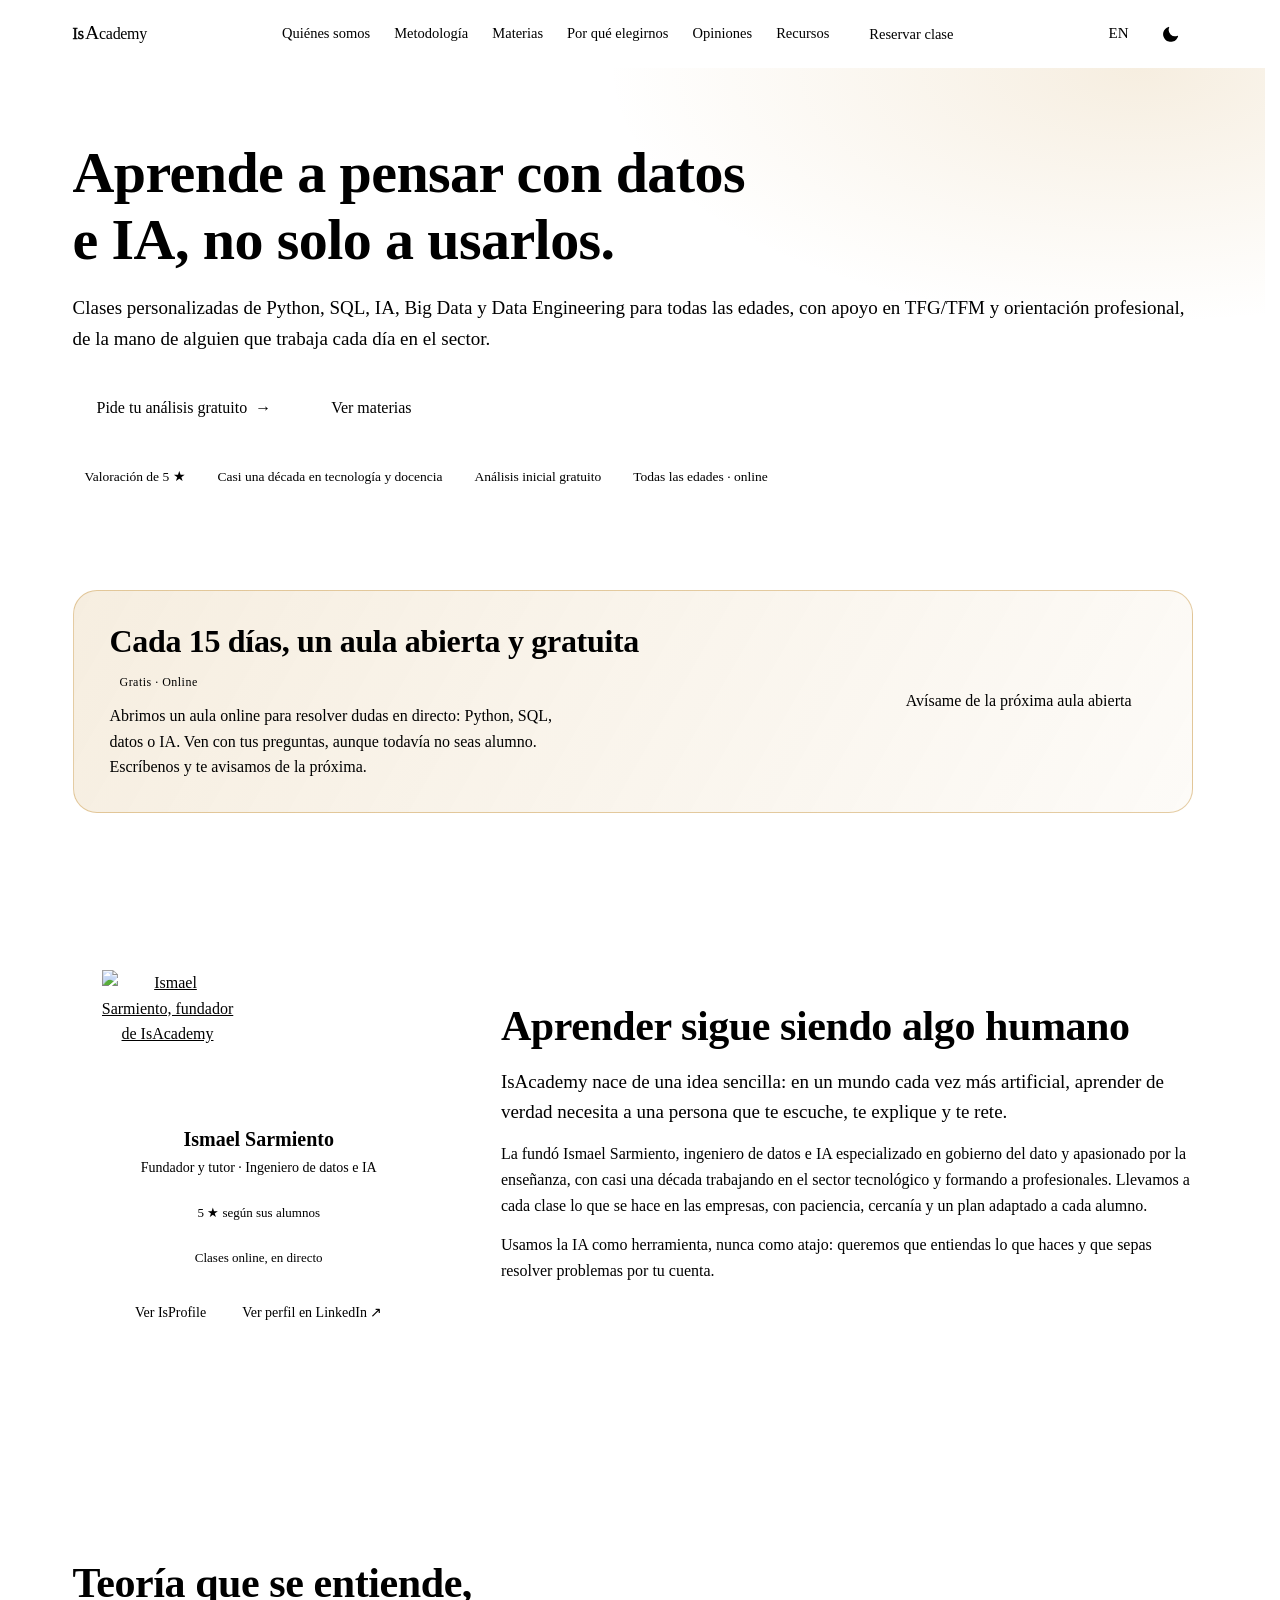
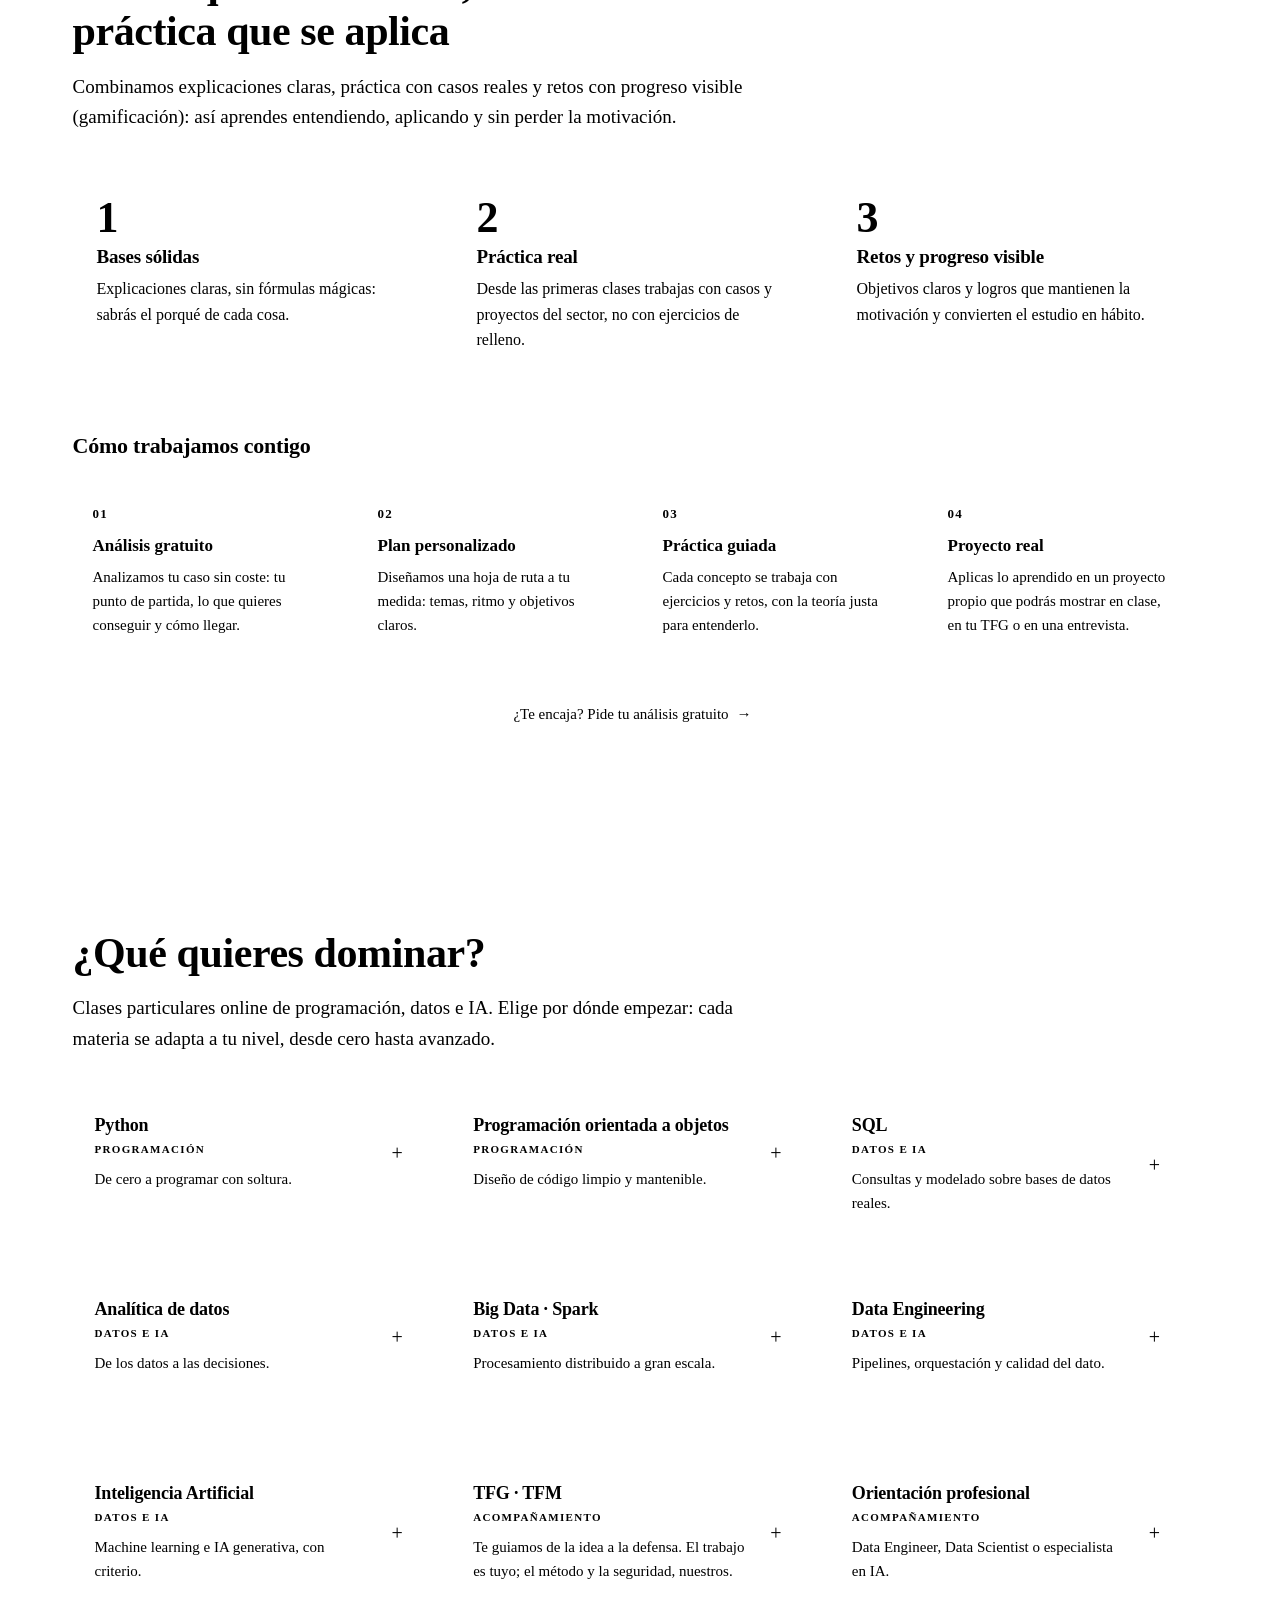
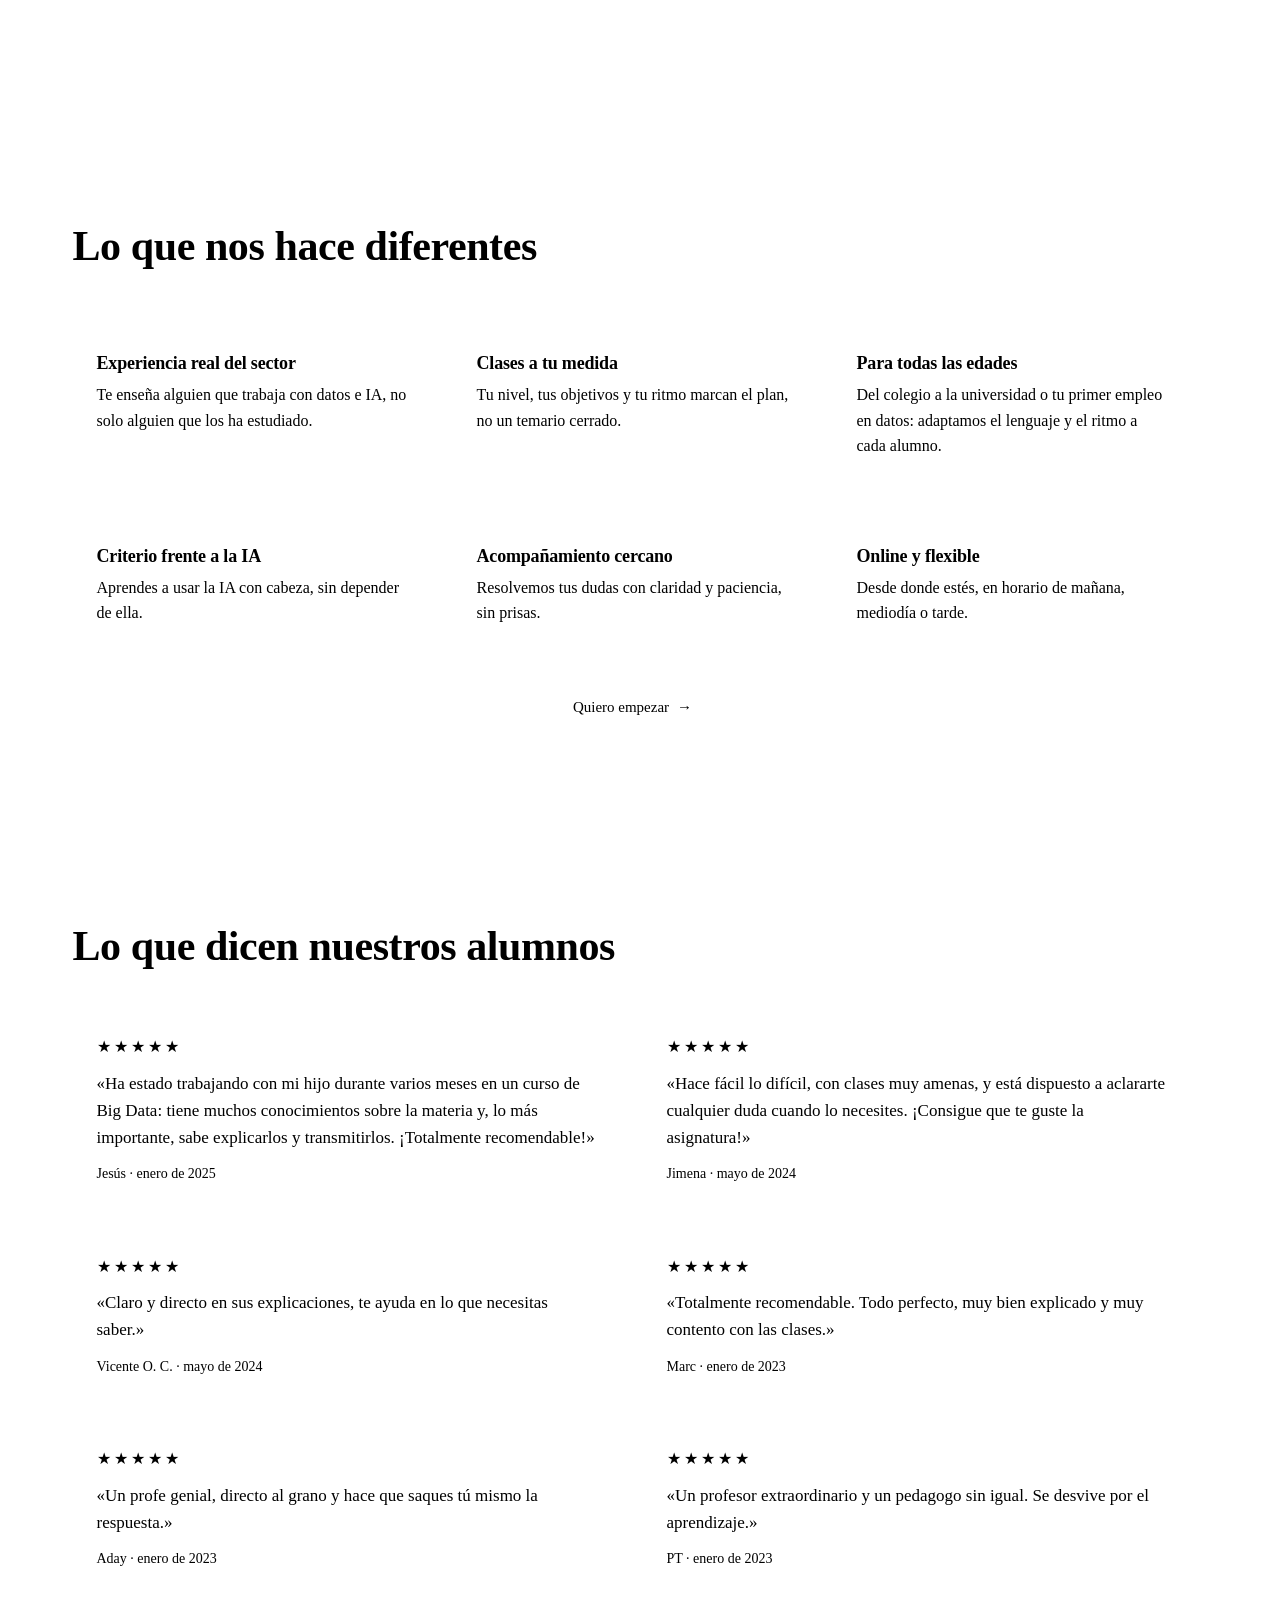
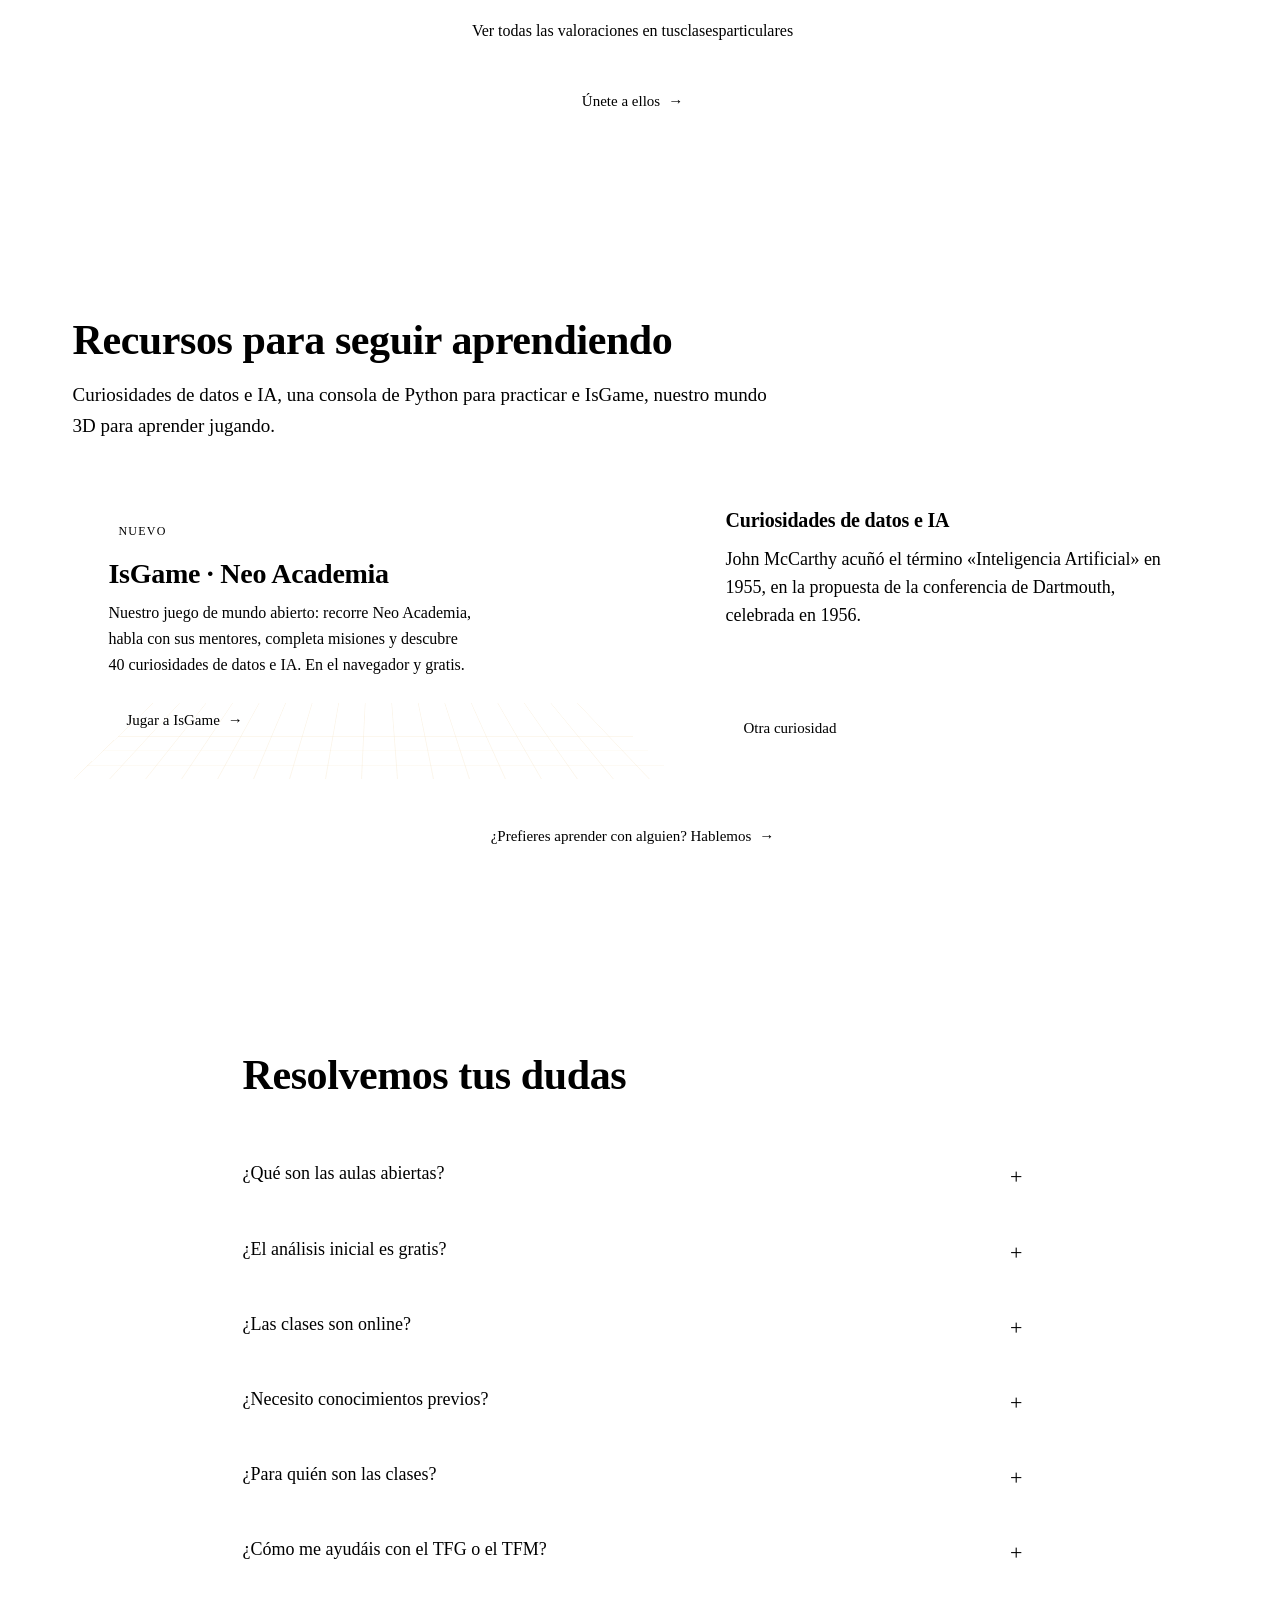
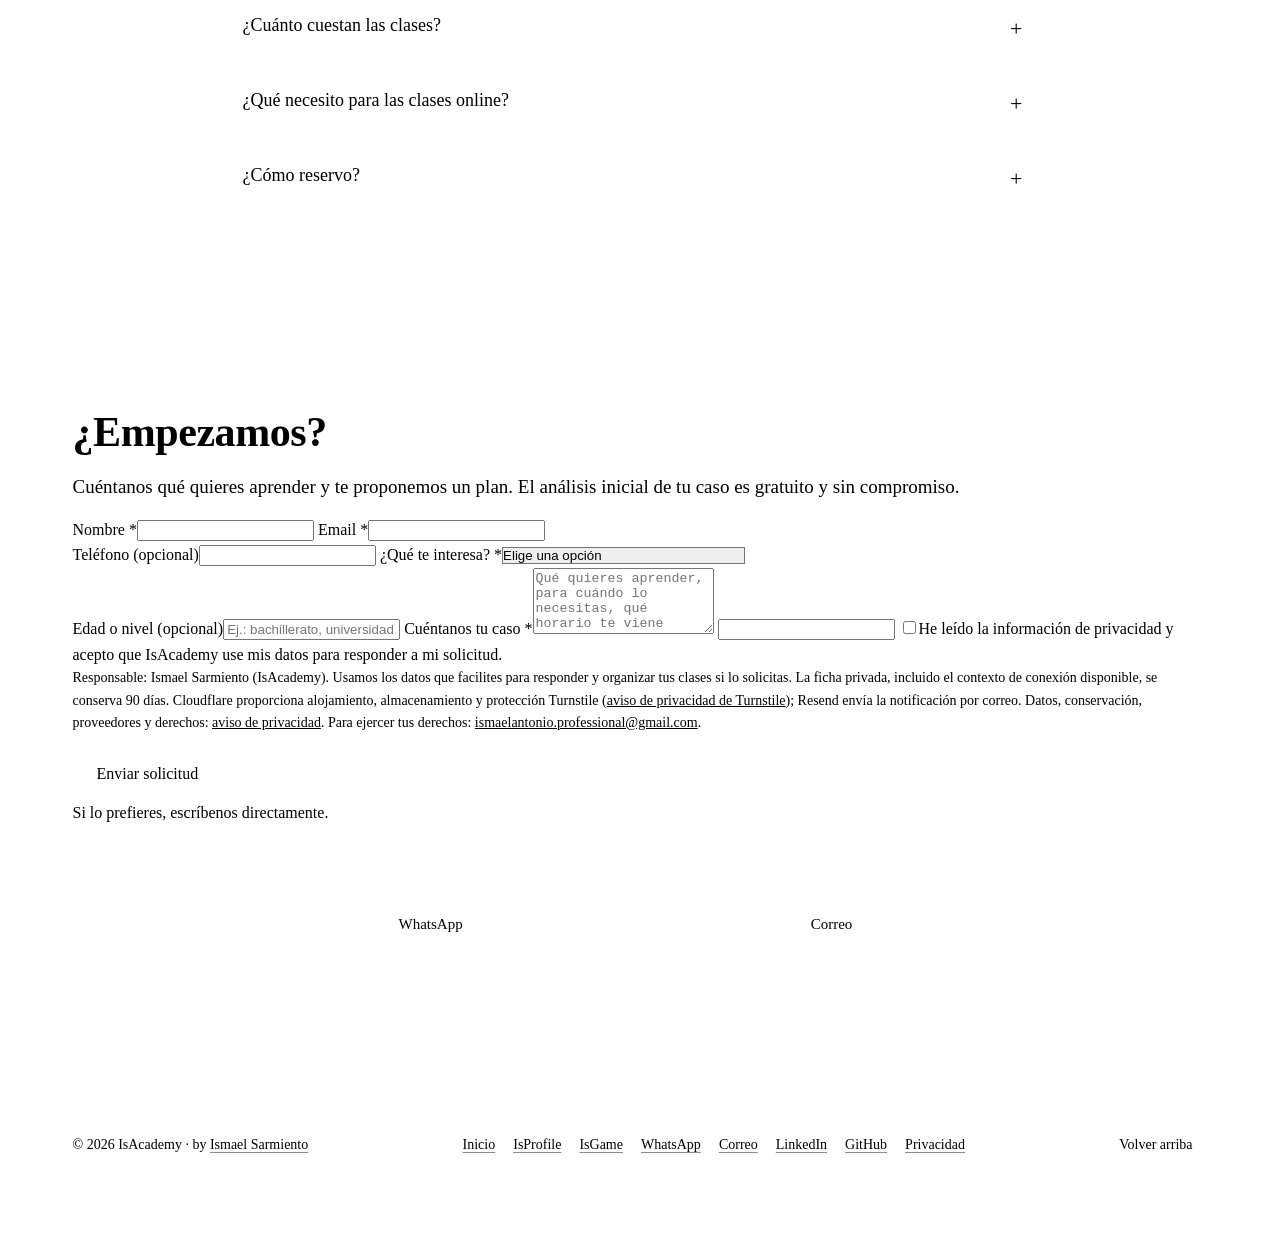
==== commit 07e67e9f: "fix: make academy version updates reproducible Validate the complete version before writing and repl" ====
--- a/index.html
+++ b/index.html
@@ -2,7 +2,7 @@
 <html lang="es">
 <head>
   <meta charset="utf-8">
-  <meta http-equiv="Content-Security-Policy" content="default-src 'self'; script-src 'self' https://cdn.jsdelivr.net https://static.cloudflareinsights.com https://challenges.cloudflare.com 'wasm-unsafe-eval' 'sha256-jm4HynF09IimQKh3jt0ZW7s/zxbQxnPbAcKNg6bPJ0k=' 'sha256-2IrbR/ryTR8PhOFflouDxHeBQlN8pIPyQcwaH8efphU='; style-src 'self' 'unsafe-inline'; img-src 'self' data:; font-src 'self'; connect-src 'self' https://isa-forms.ismaelantonio-professional.workers.dev https://cdn.jsdelivr.net https://cloudflareinsights.com; frame-src https://challenges.cloudflare.com; worker-src 'self' blob:; object-src 'none'; base-uri 'none'; form-action 'none'">
+  <meta http-equiv="Content-Security-Policy" content="default-src 'self'; script-src 'self' https://cdn.jsdelivr.net https://static.cloudflareinsights.com https://challenges.cloudflare.com 'wasm-unsafe-eval' 'sha256-cDzGJw0WbK0NRLiKkWfo4cwRt+jS8NLDoVlSD4XxjIs=' 'sha256-2IrbR/ryTR8PhOFflouDxHeBQlN8pIPyQcwaH8efphU='; style-src 'self' 'unsafe-inline'; img-src 'self' data:; font-src 'self'; connect-src 'self' https://isa-forms.ismaelantonio-professional.workers.dev https://cdn.jsdelivr.net https://cloudflareinsights.com; frame-src https://challenges.cloudflare.com; worker-src 'self' blob:; object-src 'none'; base-uri 'none'; form-action 'none'">
   <script id="startup-guard">// Embedded before first paint by the three sites' generators. No imports: recovery must survive a broken module graph.
 (() => {
   'use strict';
@@ -89,13 +89,13 @@
   <meta name="twitter:card" content="summary_large_image">
   <link rel="preload" href="/assets/ds/fonts/allura-latin.woff2" as="font" type="font/woff2" crossorigin>
   <link rel="preload" href="/assets/ds/fonts/space-grotesk-latin.woff2" as="font" type="font/woff2" crossorigin>
-  <link rel="stylesheet" href="/assets/ds/tokens.css?v=20261109b">
-  <link rel="stylesheet" href="/assets/ds/contact.css?v=20261109b">
-  <link rel="stylesheet" href="/assets/ds/assistant.css?v=20261109b">
-  <link rel="stylesheet" href="/assets/ds/portrait.css?v=20261109b">
-  <link rel="stylesheet" href="/assets/ds/startup.css?v=20261109b">
-  <link rel="stylesheet" href="css/main.css?v=20261109b">
-  <link rel="stylesheet" href="css/print.css?v=20261109b" media="print">
+  <link rel="stylesheet" href="/assets/ds/tokens.css?v=20261109rc1">
+  <link rel="stylesheet" href="/assets/ds/contact.css?v=20261109rc1">
+  <link rel="stylesheet" href="/assets/ds/assistant.css?v=20261109rc1">
+  <link rel="stylesheet" href="/assets/ds/portrait.css?v=20261109rc1">
+  <link rel="stylesheet" href="/assets/ds/startup.css?v=20261109rc1">
+  <link rel="stylesheet" href="css/main.css?v=20261109rc1">
+  <link rel="stylesheet" href="css/print.css?v=20261109rc1" media="print">
   <script type="application/ld+json">
 {
   "@context": "https://schema.org",
@@ -576,7 +576,7 @@
           </article>
           <article class="facts-card card reveal">
             <h3 data-i18n="resources.factsTitle">Curiosidades de datos e IA</h3>
-            <p class="fact" id="fact" aria-live="polite"><!--pre-->En 2016, AlphaGo venció a Lee Sedol, uno de los mejores jugadores de Go del mundo.<!--/pre--></p>
+            <p class="fact" id="fact" aria-live="polite"><!--pre-->John McCarthy acuñó el término «Inteligencia Artificial» en 1955, en la propuesta de la conferencia de Dartmouth, celebrada en 1956.<!--/pre--></p>
             <button class="btn" data-action="fact" data-i18n="resources.factsNext">Otra curiosidad</button>
           </article>
           <article class="console-card card card--static reveal" id="consola">
@@ -703,39 +703,39 @@
 
   <script type="importmap">{
   "imports": {
-    "./js/app.js": "./js/app.js?v=20261109b",
-    "./js/assistant.js": "./js/assistant.js?v=20261109b",
-    "./js/config.js": "./js/config.js?v=20261109b",
-    "./js/console.js": "./js/console.js?v=20261109b",
-    "./js/core/dom.js": "./js/core/dom.js?v=20261109b",
-    "./js/core/frame-guard.js": "./js/core/frame-guard.js?v=20261109b",
-    "./js/core/highlight.js": "./js/core/highlight.js?v=20261109b",
-    "./js/core/python-runtime.js": "./js/core/python-runtime.js?v=20261109b",
-    "./js/debugger.js": "./js/debugger.js?v=20261109b",
-    "./js/form.js": "./js/form.js?v=20261109b",
-    "./js/i18n.js": "./js/i18n.js?v=20261109b",
-    "./js/intro.js": "./js/intro.js?v=20261109b",
-    "./js/lessons.js": "./js/lessons.js?v=20261109b",
-    "./js/nav.js": "./js/nav.js?v=20261109b",
-    "./js/opening.js": "./js/opening.js?v=20261109b",
-    "./js/pdf.js": "./js/pdf.js?v=20261109b",
-    "./js/prerender.js": "./js/prerender.js?v=20261109b",
-    "./js/python-worker.js": "./js/python-worker.js?v=20261109b",
-    "./js/sections.js": "./js/sections.js?v=20261109b",
-    "./js/theme.js": "./js/theme.js?v=20261109b",
-    "/assets/ds/assistant.js": "/assets/ds/assistant.js?v=20261109b",
-    "/assets/ds/avatar.js": "/assets/ds/avatar.js?v=20261109b",
-    "/assets/ds/favicon.js": "/assets/ds/favicon.js?v=20261109b",
-    "/assets/ds/fx.js": "/assets/ds/fx.js?v=20261109b",
-    "/assets/ds/ds.js": "/assets/ds/ds.js?v=20261109b",
-    "/assets/ds/frame-guard.js": "/assets/ds/frame-guard.js?v=20261109b",
-    "/assets/ds/contact.js": "/assets/ds/contact.js?v=20261109b",
-    "/assets/ds/views.js": "/assets/ds/views.js?v=20261109b",
-    "/assets/ds/intro.js": "/assets/ds/intro.js?v=20261109b",
-    "/assets/ds/signature.js": "/assets/ds/signature.js?v=20261109b"
+    "./js/app.js": "./js/app.js?v=20261109rc1",
+    "./js/assistant.js": "./js/assistant.js?v=20261109rc1",
+    "./js/config.js": "./js/config.js?v=20261109rc1",
+    "./js/console.js": "./js/console.js?v=20261109rc1",
+    "./js/core/dom.js": "./js/core/dom.js?v=20261109rc1",
+    "./js/core/frame-guard.js": "./js/core/frame-guard.js?v=20261109rc1",
+    "./js/core/highlight.js": "./js/core/highlight.js?v=20261109rc1",
+    "./js/core/python-runtime.js": "./js/core/python-runtime.js?v=20261109rc1",
+    "./js/debugger.js": "./js/debugger.js?v=20261109rc1",
+    "./js/form.js": "./js/form.js?v=20261109rc1",
+    "./js/i18n.js": "./js/i18n.js?v=20261109rc1",
+    "./js/intro.js": "./js/intro.js?v=20261109rc1",
+    "./js/lessons.js": "./js/lessons.js?v=20261109rc1",
+    "./js/nav.js": "./js/nav.js?v=20261109rc1",
+    "./js/opening.js": "./js/opening.js?v=20261109rc1",
+    "./js/pdf.js": "./js/pdf.js?v=20261109rc1",
+    "./js/prerender.js": "./js/prerender.js?v=20261109rc1",
+    "./js/python-worker.js": "./js/python-worker.js?v=20261109rc1",
+    "./js/sections.js": "./js/sections.js?v=20261109rc1",
+    "./js/theme.js": "./js/theme.js?v=20261109rc1",
+    "/assets/ds/assistant.js": "/assets/ds/assistant.js?v=20261109rc1",
+    "/assets/ds/avatar.js": "/assets/ds/avatar.js?v=20261109rc1",
+    "/assets/ds/favicon.js": "/assets/ds/favicon.js?v=20261109rc1",
+    "/assets/ds/fx.js": "/assets/ds/fx.js?v=20261109rc1",
+    "/assets/ds/ds.js": "/assets/ds/ds.js?v=20261109rc1",
+    "/assets/ds/frame-guard.js": "/assets/ds/frame-guard.js?v=20261109rc1",
+    "/assets/ds/contact.js": "/assets/ds/contact.js?v=20261109rc1",
+    "/assets/ds/views.js": "/assets/ds/views.js?v=20261109rc1",
+    "/assets/ds/intro.js": "/assets/ds/intro.js?v=20261109rc1",
+    "/assets/ds/signature.js": "/assets/ds/signature.js?v=20261109rc1"
   }
 }</script>
-  <script type="module" data-startup-entry src="js/app.js?v=20261109b"></script>
+  <script type="module" data-startup-entry src="js/app.js?v=20261109rc1"></script>
   <!-- Cloudflare Web Analytics (cookieless; the same site as Inicio and IsProfile) --><script defer src="https://static.cloudflareinsights.com/beacon.min.js" data-cf-beacon='{"token": "1af8978bb58b4f6cb3771790a71c784c"}'></script><!-- End Cloudflare Web Analytics -->
 </body>
 </html>
--- a/css/main.css
+++ b/css/main.css
@@ -144,7 +144,7 @@
   background: linear-gradient(90deg, var(--gold), var(--gold-2)); pointer-events: none; }
 .topbar-row { display: flex; align-items: center; gap: 18px; min-height: 68px; }
 .brand { display: inline-flex; align-items: baseline; text-decoration: none; color: var(--text); flex: none; }
-.brand-is { font-family: var(--font-script); color: var(--gold); font-size: var(--brand-is); line-height: .8; margin-right: 1px; -webkit-text-stroke: .5px currentColor; transition: transform .3s var(--ease-out);
+.brand-is { font-family: var(--font-script); color: var(--gold); font-size: var(--brand-is); line-height: .8; margin-right: 1px; transition: transform .3s var(--ease-out);
   -webkit-text-stroke: .5px currentColor; } /* the thin script gets the same visual weight as the solid gold buttons */
 .brand:hover .brand-is { transform: rotate(-4deg); }
 .brand-ac { font-size: var(--brand-name); font-weight: var(--brand-name-weight); letter-spacing: -.02em; }
@@ -186,7 +186,7 @@
 .code-bar i:first-child { background: var(--danger); } .code-bar i:nth-child(2) { background: var(--gold-400); } .code-bar i:nth-child(3) { background: var(--success-strong); }
 .code-tabs { display: flex; gap: 2px; margin-left: 10px; overflow-x: auto; scrollbar-width: none; }
 .code-tabs::-webkit-scrollbar { display: none; }
-.code-tabs button { background: transparent; border: 0; color: var(--mist-500); font: 12px var(--font-mono); padding: 6px 10px; border-radius: 8px; white-space: nowrap; transition: color .2s, background .2s; }
+.code-tabs button { min-height: 44px; background: transparent; border: 0; color: var(--mist-500); font: 12px var(--font-mono); padding: 6px 10px; border-radius: 8px; white-space: nowrap; transition: color .2s, background .2s; }
 .code-tabs button[aria-selected="true"] { background: var(--ink-800); color: var(--mist-100); }
 .code-tabs button:hover { color: var(--mist-100); }
 #heroCode { margin: 0; padding: 20px 22px 26px; font: 14px/1.7 var(--font-mono); height: 236px; overflow: hidden; white-space: pre-wrap; }
@@ -400,13 +400,13 @@
   .pillars, .why, .steps, .reviews { grid-template-columns: 1fr; }
   .subject-grid { grid-template-columns: 1fr; }
   .subject summary { min-height: 0; }
-  .cta-top { min-height: 40px; padding: 8px 10px; font-size: 13.5px; }
+  .cta-top { min-height: 44px; padding: 8px 10px; font-size: 13.5px; }
   .open-row { flex-direction: column; align-items: stretch; padding: 24px 20px; }
   .open-row .btn { text-align: center; }
   .console-head { flex-direction: column; align-items: flex-start; }
   .console-card { padding: 20px; }
   .topbar-row { gap: 6px 8px; }
-  .tools { gap: 6px; } .tools .btn-icon { min-width: 40px; padding: 8px; }
+  .tools { gap: 6px; } .tools .btn-icon { min-width: 44px; padding: 8px; }
 
   .logo .by { font-size: 33px; letter-spacing: 2px; transform: translateX(-30px); }
   .handnote { position: static; justify-content: flex-end; margin-top: 14px; transform: rotate(-3deg); }
@@ -417,7 +417,7 @@
 @media (max-width: 520px) { .logo .by { font-size: 42px; letter-spacing: 1.5px; transform: translateX(-60px); } }
 @media (max-width: 400px) { .logo .by { font-size: 47px; letter-spacing: 1px; transform: translateX(-90px); } }
 @media (max-width: 380px) {
-  .tools { gap: 4px; } .tools .btn-icon { min-width: 38px; padding: 8px 6px; }
+  .tools { gap: 4px; } .tools .btn-icon { min-width: 44px; padding: 8px 6px; }
 }
 /* Match the shared intro's short-window signature scale (Academy viewBox / signature viewBox).
    Keep native overflow as the fallback when text and actions need more than the available height. */
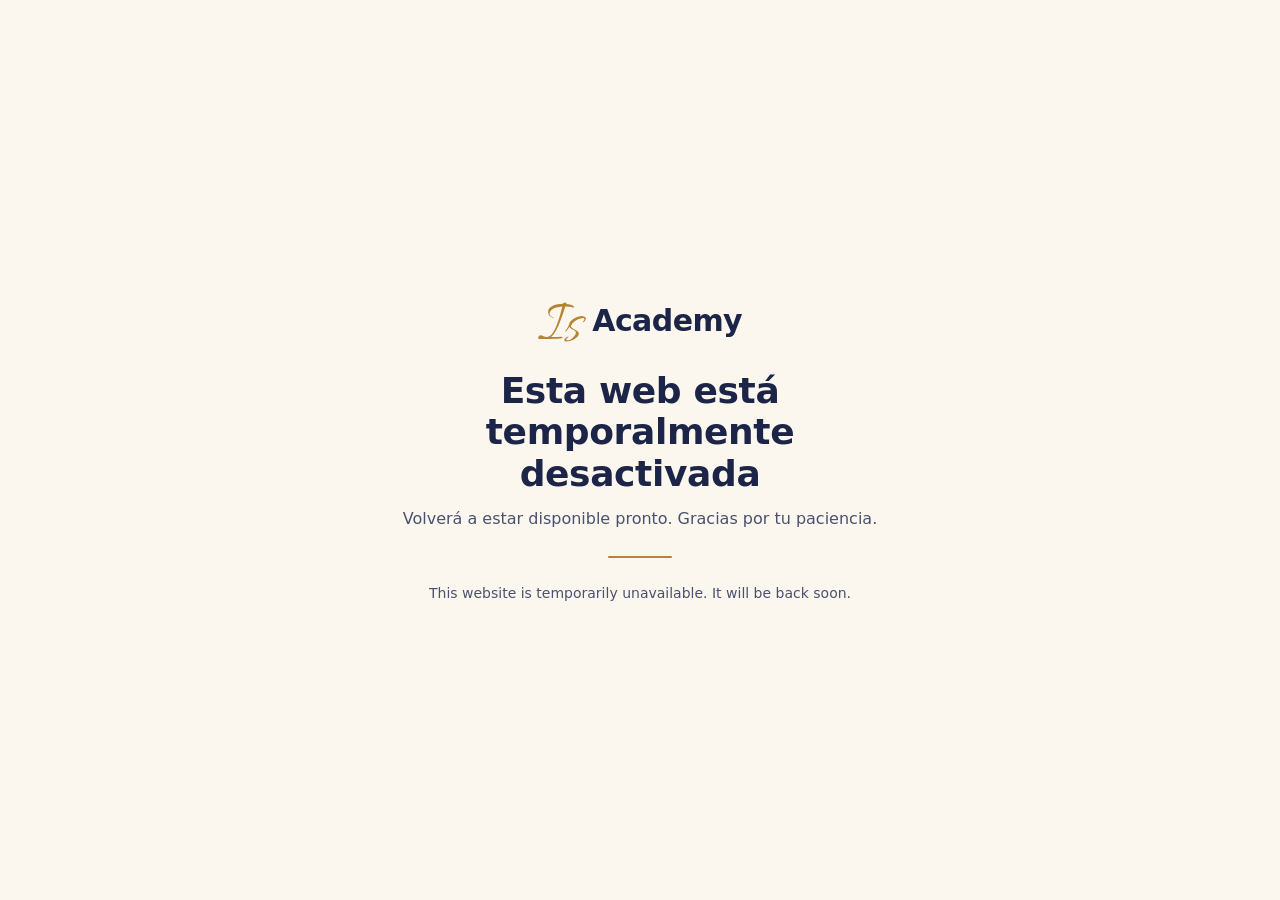
==== commit e35a69b6: "chore: paused page for the IsPanel switch (IsAcademy) Orphan branch served by GitHub Pages while the" ====
--- a/index.html
+++ b/index.html
@@ -2,740 +2,29 @@
 <html lang="es">
 <head>
   <meta charset="utf-8">
-  <meta http-equiv="Content-Security-Policy" content="default-src 'self'; script-src 'self' https://cdn.jsdelivr.net https://static.cloudflareinsights.com https://challenges.cloudflare.com 'wasm-unsafe-eval' 'sha256-cDzGJw0WbK0NRLiKkWfo4cwRt+jS8NLDoVlSD4XxjIs=' 'sha256-2IrbR/ryTR8PhOFflouDxHeBQlN8pIPyQcwaH8efphU='; style-src 'self' 'unsafe-inline'; img-src 'self' data:; font-src 'self'; connect-src 'self' https://isa-forms.ismaelantonio-professional.workers.dev https://cdn.jsdelivr.net https://cloudflareinsights.com; frame-src https://challenges.cloudflare.com; worker-src 'self' blob:; object-src 'none'; base-uri 'none'; form-action 'none'">
-  <script id="startup-guard">// Embedded before first paint by the three sites' generators. No imports: recovery must survive a broken module graph.
-(() => {
-  'use strict';
-  if (globalThis.isaStartup) return;
-  const root = document.documentElement;
-  const cleanups = new Set();
-  let state = 'pending';
-  try {
-    const theme = localStorage.getItem('isa-theme');
-    if (theme === 'light' || theme === 'dark') root.dataset.theme = theme;
-  } catch { /* static content also works when browser storage is unavailable */ }
-  root.classList.add('js');
-
-  const stopWaiting = () => {
-    clearTimeout(deadline);
-    document.removeEventListener('error', entryError, true);
-  };
-  function fail() {
-    if (state === 'failed') return;
-    state = 'failed';
-    stopWaiting();
-    root.classList.remove('js', 'i18n-wait', 'sig-handoff');
-    const intro = document.getElementById('intro');
-    const heldFocus = intro?.contains(document.activeElement);
-    // Release only the isolation registered by the intro, not unrelated inert content.
-    for (const cleanup of cleanups) {
-      try { cleanup(); } catch { /* one failed cleanup must not prevent the others */ }
-    }
-    cleanups.clear();
-    document.body?.classList.remove('intro-open', 'entering');
-    if (intro) intro.hidden = true;
-    document.querySelectorAll('.intro-flyer').forEach(el => el.remove());
-    if (heldFocus) {
-      const title = document.querySelector('main h1');
-      title?.setAttribute('tabindex', '-1');
-      title?.focus({ preventScroll: true });
-    }
-  }
-  function entryError(event) {
-    if (event.target?.matches?.('script[data-startup-entry]')) fail();
-  }
-  const deadline = setTimeout(fail, 10000);
-  document.addEventListener('error', entryError, true);
-  globalThis.isaStartup = Object.freeze({
-    isFailed: () => state === 'failed',
-    ready() {
-      if (state === 'failed') return false;
-      state = 'ready';
-      stopWaiting();
-      return true;
-    },
-    fail,
-    onFailure(cleanup) {
-      if (state === 'failed') { cleanup(); return () => {}; }
-      cleanups.add(cleanup);
-      return () => cleanups.delete(cleanup);
-    },
-  });
-})();
-</script>
-  <meta name="referrer" content="strict-origin-when-cross-origin">
-  <meta name="viewport" content="width=device-width, initial-scale=1, viewport-fit=cover">
-  <title>IsAcademy · Clases de programación e IA online · Humanos en un mundo artificial</title>
-  <meta name="description" content="Clases particulares online de Python, SQL, IA, Big Data y Data Engineering para todas las edades. Análisis inicial gratuito y aulas abiertas cada 15 días.">
-  <meta name="theme-color" content="#1c2547">
-  <link rel="canonical" href="https://isuniverse.dev/academy/">
-  <link rel="alternate" hreflang="es" href="https://isuniverse.dev/academy/">
-  <link rel="alternate" hreflang="en" href="https://isuniverse.dev/academy/?lang=en">
-  <link rel="alternate" hreflang="x-default" href="https://isuniverse.dev/academy/">
-  <link rel="icon" href="/assets/brand/favicon-light.svg" type="image/svg+xml" media="(prefers-color-scheme: light)" data-theme-icon="light">
-  <link rel="icon" href="/assets/brand/favicon-dark.svg" type="image/svg+xml" media="(prefers-color-scheme: dark)" data-theme-icon="dark">
-  <link rel="icon" href="/assets/brand/favicon-light-32.png" sizes="32x32" type="image/png" media="(prefers-color-scheme: light)" data-theme-icon="light">
-  <link rel="icon" href="/assets/brand/favicon-dark-32.png" sizes="32x32" type="image/png" media="(prefers-color-scheme: dark)" data-theme-icon="dark">
-  <link rel="apple-touch-icon" href="assets/brand/apple-touch-icon.png">
-  <meta property="og:type" content="website">
-  <meta property="og:title" content="IsAcademy · Clases de programación e IA online · Humanos en un mundo artificial">
-  <meta property="og:description" content="Clases particulares online de Python, SQL, IA, Big Data y Data Engineering para todas las edades. Análisis inicial gratuito y aulas abiertas cada 15 días.">
-  <meta property="og:url" content="https://isuniverse.dev/academy/">
-  <meta property="og:locale" content="es_ES">
-  <meta property="og:locale:alternate" content="en_GB">
-  <meta property="og:image" content="https://isuniverse.dev/academy/assets/brand/og.png?v=2">
-  <meta property="og:image:width" content="1200">
-  <meta property="og:image:height" content="630">
-  <meta name="twitter:card" content="summary_large_image">
-  <link rel="preload" href="/assets/ds/fonts/allura-latin.woff2" as="font" type="font/woff2" crossorigin>
-  <link rel="preload" href="/assets/ds/fonts/space-grotesk-latin.woff2" as="font" type="font/woff2" crossorigin>
-  <link rel="stylesheet" href="/assets/ds/tokens.css?v=20261109rc1">
-  <link rel="stylesheet" href="/assets/ds/contact.css?v=20261109rc1">
-  <link rel="stylesheet" href="/assets/ds/assistant.css?v=20261109rc1">
-  <link rel="stylesheet" href="/assets/ds/portrait.css?v=20261109rc1">
-  <link rel="stylesheet" href="/assets/ds/startup.css?v=20261109rc1">
-  <link rel="stylesheet" href="css/main.css?v=20261109rc1">
-  <link rel="stylesheet" href="css/print.css?v=20261109rc1" media="print">
-  <script type="application/ld+json">
-{
-  "@context": "https://schema.org",
-  "@type": "EducationalOrganization",
-  "@id": "https://isuniverse.dev/academy/#org",
-  "name": "IsAcademy",
-  "slogan": "La Inteligencia Artificial te da respuestas. Aquí te enseñamos a pensar.",
-  "url": "https://isuniverse.dev/academy/",
-  "description": "Clases particulares online de Python, SQL, IA, Big Data y Data Engineering para todas las edades. Análisis inicial gratuito y aulas abiertas cada 15 días.",
-  "logo": "https://isuniverse.dev/academy/assets/brand/icon-512.png",
-  "image": "https://isuniverse.dev/academy/assets/brand/og.png",
-  "email": "ismaelantonio.professional@gmail.com",
-  "availableLanguage": [
-    "es",
-    "en"
-  ],
-  "founder": {
-    "@type": "Person",
-    "@id": "https://isuniverse.dev/#person",
-    "name": "Ismael Sarmiento",
-    "url": "https://isuniverse.dev/",
-    "jobTitle": "Head of Data Management",
-    "sameAs": "https://www.linkedin.com/in/ismael-sarmiento/"
-  },
-  "knowsAbout": [
-    "Python",
-    "SQL",
-    "Inteligencia Artificial",
-    "Big Data",
-    "Apache Spark",
-    "Data Engineering",
-    "Analítica de datos",
-    "Programación orientada a objetos",
-    "TFG",
-    "Máster",
-    "Orientación profesional"
-  ],
-  "hasOfferCatalog": {
-    "@type": "OfferCatalog",
-    "name": "Clases online de programación, datos e IA",
-    "itemListElement": [
-      {
-        "@type": "Offer",
-        "itemOffered": {
-          "@type": "Course",
-          "name": "Python",
-          "description": "De cero a programar con soltura.",
-          "inLanguage": [
-            "es",
-            "en"
-          ],
-          "provider": {
-            "@id": "https://isuniverse.dev/academy/#org"
-          }
-        }
-      },
-      {
-        "@type": "Offer",
-        "itemOffered": {
-          "@type": "Course",
-          "name": "Programación orientada a objetos",
-          "description": "Diseño de código limpio y mantenible.",
-          "inLanguage": [
-            "es",
-            "en"
-          ],
-          "provider": {
-            "@id": "https://isuniverse.dev/academy/#org"
-          }
-        }
-      },
-      {
-        "@type": "Offer",
-        "itemOffered": {
-          "@type": "Course",
-          "name": "SQL",
-          "description": "Consultas y modelado sobre bases de datos reales.",
-          "inLanguage": [
-            "es",
-            "en"
-          ],
-          "provider": {
-            "@id": "https://isuniverse.dev/academy/#org"
-          }
-        }
-      },
-      {
-        "@type": "Offer",
-        "itemOffered": {
-          "@type": "Course",
-          "name": "Analítica de datos",
-          "description": "De los datos a las decisiones.",
-          "inLanguage": [
-            "es",
-            "en"
-          ],
-          "provider": {
-            "@id": "https://isuniverse.dev/academy/#org"
-          }
-        }
-      },
-      {
-        "@type": "Offer",
-        "itemOffered": {
-          "@type": "Course",
-          "name": "Big Data · Spark",
-          "description": "Procesamiento distribuido a gran escala.",
-          "inLanguage": [
-            "es",
-            "en"
-          ],
-          "provider": {
-            "@id": "https://isuniverse.dev/academy/#org"
-          }
-        }
-      },
-      {
-        "@type": "Offer",
-        "itemOffered": {
-          "@type": "Course",
-          "name": "Data Engineering",
-          "description": "Pipelines, orquestación y calidad del dato.",
-          "inLanguage": [
-            "es",
-            "en"
-          ],
-          "provider": {
-            "@id": "https://isuniverse.dev/academy/#org"
-          }
-        }
-      },
-      {
-        "@type": "Offer",
-        "itemOffered": {
-          "@type": "Course",
-          "name": "Inteligencia Artificial",
-          "description": "Machine learning e IA generativa, con criterio.",
-          "inLanguage": [
-            "es",
-            "en"
-          ],
-          "provider": {
-            "@id": "https://isuniverse.dev/academy/#org"
-          }
-        }
-      },
-      {
-        "@type": "Offer",
-        "itemOffered": {
-          "@type": "Course",
-          "name": "TFG · TFM",
-          "description": "Te guiamos de la idea a la defensa. El trabajo es tuyo; el método y la seguridad, nuestros.",
-          "inLanguage": [
-            "es",
-            "en"
-          ],
-          "provider": {
-            "@id": "https://isuniverse.dev/academy/#org"
-          }
-        }
-      },
-      {
-        "@type": "Offer",
-        "itemOffered": {
-          "@type": "Course",
-          "name": "Orientación profesional",
-          "description": "Data Engineer, Data Scientist o especialista en IA.",
-          "inLanguage": [
-            "es",
-            "en"
-          ],
-          "provider": {
-            "@id": "https://isuniverse.dev/academy/#org"
-          }
-        }
-      }
-    ]
-  }
-}
-  </script>
+  <meta http-equiv="Content-Security-Policy" content="default-src 'none'; style-src 'sha256-YcnuBZbDlzZv81BUgF443Sb4NQ6cb/a+SryT3cpwt40='; img-src data:; base-uri 'none'; form-action 'none'">
+  <meta name="viewport" content="width=device-width, initial-scale=1">
+  <meta name="robots" content="noindex, nofollow">
+  <meta name="referrer" content="no-referrer">
+  <title>Web temporalmente desactivada · IsAcademy</title>
+  <link rel="icon" href="[data-uri]">
+  <style>:root{color-scheme:light dark;--bg:#fbf7ef;--text:#1c2547;--muted:#4a5170;--gold:#b58534;--line:rgba(28,37,71,.12)}
+@media (prefers-color-scheme:dark){:root{--bg:#0b1026;--text:#f6f1e7;--muted:#b9bdd3;--gold:#c8953f;--line:rgba(255,255,255,.12)}}
+*{box-sizing:border-box}html,body{height:100%}
+body{margin:0;display:grid;place-items:center;padding:24px;background:var(--bg);color:var(--text);font:16px/1.6 system-ui,-apple-system,'Segoe UI',sans-serif;text-align:center}
+main{max-width:34rem}.mark{display:inline-flex;align-items:flex-end;gap:6px;margin-bottom:28px}
+.mark svg{height:56px;width:auto;fill:var(--gold)}.mark span{font-size:30px;font-weight:600;letter-spacing:-.02em;line-height:1;padding-bottom:6px}
+h1{font-size:clamp(26px,5vw,36px);line-height:1.15;margin:0 0 12px;letter-spacing:-.01em}
+p{margin:0 0 10px;color:var(--muted)}.line{width:64px;height:2px;margin:24px auto;background:var(--gold);border-radius:2px}
+.en{font-size:14px}</style>
 </head>
 <body>
-  <!-- ========== INTRO ========== -->
-  <section id="intro" aria-labelledby="introTitle">
-    <svg id="circuit" viewBox="0 0 1600 900" preserveAspectRatio="xMidYMid slice" aria-hidden="true">
-      <path d="M1600 150 H1380 L1340 190 H1180"/><circle cx="1180" cy="190" r="5"/>
-      <path d="M1600 210 H1440 L1400 250 H1290"/><circle cx="1290" cy="250" r="5"/>
-      <path d="M0 720 H200 L240 680 H380"/><circle cx="380" cy="680" r="5"/>
-      <path d="M0 780 H260 L300 740 H460"/><circle cx="460" cy="740" r="5"/>
-    </svg>
-    <div class="intro-top">
-      <button class="btn btn-icon" data-action="lang" data-i18n-aria="nav.langLabel" aria-label="Cambiar a inglés"><span data-i18n="nav.langShort">EN</span></button>
-      <button class="btn btn-icon theme-btn" data-action="theme" data-i18n-aria="nav.themeLabel" aria-label="Cambiar modo claro / oscuro">
-        <svg class="i-moon" viewBox="0 0 24 24" width="18" height="18" aria-hidden="true"><path fill="currentColor" d="M20.7 14.4A8.5 8.5 0 0 1 9.6 3.3a.7.7 0 0 0-.8-.8A10.2 10.2 0 1 0 21.5 15a.7.7 0 0 0-.8-.6Z"/></svg><svg class="i-sun" viewBox="0 0 24 24" width="18" height="18" aria-hidden="true"><circle cx="12" cy="12" r="4" fill="currentColor"/><path stroke="currentColor" stroke-width="2" stroke-linecap="round" d="M12 2.5v2M12 19.5v2M2.5 12h2M19.5 12h2M5.3 5.3l1.4 1.4M17.3 17.3l1.4 1.4M5.3 18.7l1.4-1.4M17.3 6.7l1.4-1.4"/></svg>
-      </button>
-      <button id="skip" class="btn" data-action="skip" data-i18n="intro.skip">Saltar intro</button>
-    </div>
-    <div class="stage">
-      <p id="introTitle" class="sr-only">IsAcademy by Ismael Sarmiento</p>
-      <svg class="logo" viewBox="0 0 1000 330" aria-hidden="true">
-        <defs>
-          <linearGradient id="inkEdge" x1="0" x2="1">
-            <stop offset="0" stop-color="#fff"/><stop offset=".9" stop-color="#fff"/><stop offset="1" stop-color="#fff" stop-opacity="0"/>
-          </linearGradient>
-          <mask id="ink" maskUnits="userSpaceOnUse" x="0" y="0" width="1000" height="330">
-            <rect id="inkRect" x="0" y="0" width="0" height="330" fill="url(#inkEdge)"/>
-          </mask>
-        </defs>
-        <g id="gIs">
-          <text class="is is-stroke" x="70" y="250">Is</text>
-          <text class="is is-fill" x="70" y="250" mask="url(#ink)">Is</text>
-        </g>
-        <g id="gAc">
-          <text class="academy" x="296" y="245"></text>
-          <rect class="cursor" x="330" y="150" width="6" height="122" rx="3">
-            <animate attributeName="opacity" values="1;1;0;0" dur="1s" repeatCount="indefinite"/>
-          </rect>
-          <text class="by" x="892" y="300" text-anchor="end">by Ismael Sarmiento</text>
-        </g>
-      </svg>
-      <p class="hook" data-i18n-html="intro.hook">La Inteligencia Artificial (IA) te da respuestas. <b>Aquí te enseñamos a pensar.</b></p>
-      <div class="intro-actions">
-        <button class="btn btn-primary btn-lg btn-arrow" data-action="enter" data-i18n="intro.enter">Entrar a la academia</button>
-        <a class="btn btn-lg" href="/academy/isacademy.pdf" data-pdf download><svg viewBox="0 0 24 24" width="16" height="16" aria-hidden="true"><path fill="none" stroke="currentColor" stroke-width="2" stroke-linecap="round" stroke-linejoin="round" d="M12 4v11m-4.5-4.5L12 15l4.5-4.5M5 19.5h14"/></svg><span data-i18n="pdf.download">Descargar PDF</span></a>
-      </div>
-    </div>
-
-    <!-- hands used by the opening animation (drawn by js/opening.js) -->
-    <svg id="handHuman" class="hand" viewBox="0 0 320 160" aria-hidden="true"></svg>
-    <svg id="handRobot" class="hand" viewBox="0 0 320 160" aria-hidden="true"></svg>
-  </section>
-
-  <!-- ========== SITE ========== -->
-  <header class="topbar" id="top">
-    <div class="read-progress" id="readProgress" aria-hidden="true"></div>
-    <div class="topbar-row container">
-      <a class="brand" href="#hero" data-i18n-aria="nav.home" aria-label="IsAcademy, inicio"><span class="brand-is">Is</span><span class="brand-ac"><span class="big-a">A</span>cademy</span></a>
-      <nav class="sections" data-i18n-aria="nav.label" aria-label="Secciones">
-        <a href="#quienes" data-i18n="nav.about">Quiénes somos</a>
-        <a href="#metodologia" data-i18n="nav.method">Metodología</a>
-        <a href="#materias" data-i18n="nav.subjects">Materias</a>
-        <a href="#por-que" data-i18n="nav.why">Por qué elegirnos</a>
-        <a href="#opiniones" data-i18n="nav.reviews">Opiniones</a>
-        <a href="#recursos" data-i18n="nav.resources">Recursos</a>
-        <a class="btn btn-primary btn-sm nav-cta" href="#contacto" data-i18n="nav.cta">Reservar clase</a>
-      </nav>
-      <div class="tools">
-        <a class="btn btn-primary cta-top" href="#contacto" data-i18n="nav.cta">Reservar clase</a>
-        <button class="btn btn-icon" data-action="lang" data-i18n-aria="nav.langLabel" aria-label="Cambiar a inglés"><span data-i18n="nav.langShort">EN</span></button>
-        <button class="btn btn-icon theme-btn" data-action="theme" data-i18n-aria="nav.themeLabel" aria-label="Cambiar modo claro / oscuro">
-          <svg class="i-moon" viewBox="0 0 24 24" width="18" height="18" aria-hidden="true"><path fill="currentColor" d="M20.7 14.4A8.5 8.5 0 0 1 9.6 3.3a.7.7 0 0 0-.8-.8A10.2 10.2 0 1 0 21.5 15a.7.7 0 0 0-.8-.6Z"/></svg><svg class="i-sun" viewBox="0 0 24 24" width="18" height="18" aria-hidden="true"><circle cx="12" cy="12" r="4" fill="currentColor"/><path stroke="currentColor" stroke-width="2" stroke-linecap="round" d="M12 2.5v2M12 19.5v2M2.5 12h2M19.5 12h2M5.3 5.3l1.4 1.4M17.3 17.3l1.4 1.4M5.3 18.7l1.4-1.4M17.3 6.7l1.4-1.4"/></svg>
-        </button>
-      </div>
-    </div>
-  </header>
-
-  <main id="site">
-    <div class="print-head" aria-hidden="true">
-      <p class="print-logo"><span class="is">Is</span>Academy</p>
-      <p class="print-contact"><a href="https://isuniverse.dev/academy/" data-i18n-href="pdf.webHref" rel="noopener">isuniverse.dev/academy/</a><br><a href="mailto:ismaelantonio.professional@gmail.com">ismaelantonio.professional@gmail.com</a><br><a href="tel:+34613371874">+34 613 371 874</a> · <a href="https://wa.me/34613371874" rel="noopener">WhatsApp</a></p>
-    </div>
-    <!-- HERO -->
-    <section class="hero" id="hero">
-      <div class="container hero-grid">
-        <div class="hero-copy reveal">
-          <h1 data-i18n="hero.title">Aprende a pensar con datos e IA, no solo a usarlos.</h1>
-          <p class="lead" data-i18n="hero.sub">Clases personalizadas de Python, SQL, IA, Big Data y Data Engineering para todas las edades, con apoyo en TFG/TFM y orientación profesional, de la mano de alguien que trabaja cada día en el sector.</p>
-          <div class="cta-row">
-            <a class="btn btn-primary btn-lg btn-arrow" href="#contacto" data-i18n="hero.cta1">Pide tu análisis gratuito</a>
-            <a class="btn btn-lg" href="#materias" data-i18n="hero.cta2">Ver materias</a>
-          </div>
-          <ul class="trust" id="trust"><!--pre--><li>Valoración de 5 ★</li><li>Casi una década en tecnología y docencia</li><li>Análisis inicial gratuito</li><li>Todas las edades · online</li><!--/pre--></ul>
-        </div>
-        <div class="hero-visual reveal">
-          <div class="code-card">
-            <div class="code-bar"><i></i><i></i><i></i><div class="code-tabs" id="codeTabs" role="tablist" data-i18n-aria="hero.tabsLabel" aria-label="Mini-clases de ejemplo"></div></div>
-            <pre id="heroCode" role="tabpanel"></pre>
-            <div class="lesson-controls"><button class="btn lesson-toggle" id="lessonsToggle" type="button" aria-controls="heroCode" hidden></button></div>
-          </div>
-          <div class="handnote"><span id="heroNote"></span>
-            <svg viewBox="0 0 120 60" aria-hidden="true"><path d="M10 10 C40 50 80 52 110 30" fill="none" stroke="currentColor" stroke-width="2.5" stroke-linecap="round"/><path d="M98 24 L111 29 L103 41" fill="none" stroke="currentColor" stroke-width="2.5" stroke-linecap="round" stroke-linejoin="round"/></svg>
-          </div>
-        </div>
-      </div>
-    </section>
-
-    <!-- OPEN CLASSES -->
-    <section class="open-band" id="aulas-abiertas">
-      <div class="container open-row reveal">
-        <div>
-          <h2 data-i18n="open.title">Cada 15 días, un aula abierta y gratuita</h2>
-          <p class="open-badge"><span class="pill" data-i18n="open.badge">Gratis · Online</span></p>
-          <p data-i18n="open.desc">Abrimos un aula online para resolver dudas en directo: Python, SQL, datos o IA. Ven con tus preguntas, aunque todavía no seas alumno. Escríbenos y te avisamos de la próxima.</p>
-        </div>
-        <a class="btn btn-primary btn-lg" href="#contacto" data-book="open" data-i18n="open.cta">Avísame de la próxima aula abierta</a>
-      </div>
-    </section>
-
-    <!-- ABOUT -->
-    <section class="section" id="quienes">
-      <div class="container about-grid">
-        <div class="founder card reveal">
-          <a class="portrait founder-photo" href="https://www.linkedin.com/in/ismael-sarmiento/" target="_blank" rel="noopener noreferrer" aria-label="Ver el perfil de Ismael Sarmiento en LinkedIn (se abre en una pestaña nueva)" data-i18n-aria="about.photoLinkedinLabel"><img src="assets/img/ismael.jpg" width="132" height="132" alt="Ismael Sarmiento, fundador de IsAcademy" data-i18n-alt="about.photoAlt"></a>
-          <p class="founder-name">Ismael Sarmiento</p>
-          <p class="muted" data-i18n="about.role">Fundador y tutor · Ingeniero de datos e IA</p>
-          <ul class="badges" id="aboutBadges"><!--pre--><li>5 ★ según sus alumnos</li><li>Clases online, en directo</li><!--/pre--></ul>
-          <div class="founder-links"><a class="btn btn-sm" href="/profile/" data-i18n-href="about.cvHref" data-i18n="about.cv">Ver IsProfile</a><a class="btn btn-sm linkedin" id="linkedinLink" href="https://www.linkedin.com/in/ismael-sarmiento/" target="_blank" rel="noopener" data-i18n="about.linkedin">Ver perfil en LinkedIn ↗</a></div>
-        </div>
-        <div class="reveal">
-          <h2 data-i18n="about.title">Aprender sigue siendo algo humano</h2>
-          <p class="lead" data-i18n="about.p1">IsAcademy nace de una idea sencilla: en un mundo cada vez más artificial, aprender de verdad necesita a una persona que te escuche, te explique y te rete.</p>
-          <p data-i18n="about.p2">La fundó Ismael Sarmiento, ingeniero de datos e IA especializado en gobierno del dato y apasionado por la enseñanza, con casi una década trabajando en el sector tecnológico y formando a profesionales. Llevamos a cada clase lo que se hace en las empresas, con paciencia, cercanía y un plan adaptado a cada alumno.</p>
-          <p data-i18n="about.p3">Usamos la IA como herramienta, nunca como atajo: queremos que entiendas lo que haces y que sepas resolver problemas por tu cuenta.</p>
-        </div>
-      </div>
-    </section>
-
-    <!-- METHOD -->
-    <section class="section alt" id="metodologia">
-      <div class="container">
-        <div class="section-head reveal">
-          <h2 data-i18n="method.title">Teoría que se entiende, práctica que se aplica</h2>
-          <p class="lead" data-i18n="method.lead">Combinamos explicaciones claras, práctica con casos reales y retos con progreso visible (gamificación): así aprendes entendiendo, aplicando y sin perder la motivación.</p>
-        </div>
-        <div class="pillars" id="pillars"><!--pre--><article class="card pillar reveal" style="--d:0.00s"><span class="n">1</span><h3>Bases sólidas</h3><p>Explicaciones claras, sin fórmulas mágicas: sabrás el porqué de cada cosa.</p></article><article class="card pillar reveal" style="--d:0.08s"><span class="n">2</span><h3>Práctica real</h3><p>Desde las primeras clases trabajas con casos y proyectos del sector, no con ejercicios de relleno.</p></article><article class="card pillar reveal" style="--d:0.16s"><span class="n">3</span><h3>Retos y progreso visible</h3><p>Objetivos claros y logros que mantienen la motivación y convierten el estudio en hábito.</p></article><!--/pre--></div>
-        <h3 class="sub-title reveal" data-i18n="method.stepsTitle">Cómo trabajamos contigo</h3>
-        <ol class="steps" id="steps"><!--pre--><li class="reveal" style="--d:0.00s"><h4>Análisis gratuito</h4><p>Analizamos tu caso sin coste: tu punto de partida, lo que quieres conseguir y cómo llegar.</p></li><li class="reveal" style="--d:0.08s"><h4>Plan personalizado</h4><p>Diseñamos una hoja de ruta a tu medida: temas, ritmo y objetivos claros.</p></li><li class="reveal" style="--d:0.16s"><h4>Práctica guiada</h4><p>Cada concepto se trabaja con ejercicios y retos, con la teoría justa para entenderlo.</p></li><li class="reveal" style="--d:0.24s"><h4>Proyecto real</h4><p>Aplicas lo aprendido en un proyecto propio que podrás mostrar en clase, en tu TFG o en una entrevista.</p></li><!--/pre--></ol>
-        <p class="mid-cta reveal"><a class="btn btn-arrow" href="#contacto" data-i18n="cta.method">¿Te encaja? Pide tu análisis gratuito</a></p>
-      </div>
-    </section>
-
-    <!-- SUBJECTS -->
-    <section class="section" id="materias">
-      <div class="container">
-        <div class="section-head reveal">
-          <h2 data-i18n="subjects.title">¿Qué quieres dominar?</h2>
-          <p class="lead" data-i18n="subjects.lead">Clases particulares online de programación, datos e IA. Elige por dónde empezar: cada materia se adapta a tu nivel, desde cero hasta avanzado.</p>
-        </div>
-        <div class="subjects" id="subjects"><!--pre--><div class="subject-grid">
-      <details class="subject card reveal" id="materia-python" style="--d:0.00s">
-        <summary><h3 class="sname">Python</h3><span class="sgroup">Programación</span><span>De cero a programar con soltura.</span></summary>
-        <div class="body">
-          <h4>Qué aprenderás</h4>
-          <ul><li>Sintaxis y lógica de programación desde la base</li><li>Funciones, módulos y buenas prácticas</li><li>Automatización y trabajo con datos</li></ul>
-          <h4>Cómo lo trabajamos</h4><p>Cada concepto se aprende escribiendo código: mini-retos en clase y un proyecto propio que crece contigo.</p>
-          <a class="btn btn-primary" href="#contacto" data-book="python">Reserva tu clase de Python</a>
-        </div>
-      </details>
-      <details class="subject card reveal" id="materia-oop" style="--d:0.06s">
-        <summary><h3 class="sname">Programación orientada a objetos</h3><span class="sgroup">Programación</span><span>Diseño de código limpio y mantenible.</span></summary>
-        <div class="body">
-          <h4>Qué aprenderás</h4>
-          <ul><li>Clases, herencia y composición</li><li>Principios de diseño y patrones</li><li>Refactorización y tests</li></ul>
-          <h4>Cómo lo trabajamos</h4><p>Diseñamos juntos pequeños sistemas y los mejoramos hasta que el código hable por sí solo.</p>
-          <a class="btn btn-primary" href="#contacto" data-book="oop">Reserva tu clase de POO</a>
-        </div>
-      </details>
-      <details class="subject card reveal" id="materia-sql" style="--d:0.12s">
-        <summary><h3 class="sname">SQL</h3><span class="sgroup">Datos e IA</span><span>Consultas y modelado sobre bases de datos reales.</span></summary>
-        <div class="body">
-          <h4>Qué aprenderás</h4>
-          <ul><li>SELECT, JOIN y agregaciones sin miedo</li><li>Modelado de datos y normalización</li><li>Optimización y consultas analíticas</li></ul>
-          <h4>Cómo lo trabajamos</h4><p>Practicamos con bases de datos realistas, resolviendo preguntas de negocio como en un trabajo de verdad.</p>
-          <a class="btn btn-primary" href="#contacto" data-book="sql">Reserva tu clase de SQL</a>
-        </div>
-      </details>
-      <details class="subject card reveal" id="materia-analytics" style="--d:0.00s">
-        <summary><h3 class="sname">Analítica de datos</h3><span class="sgroup">Datos e IA</span><span>De los datos a las decisiones.</span></summary>
-        <div class="body">
-          <h4>Qué aprenderás</h4>
-          <ul><li>Limpieza y análisis con pandas</li><li>Visualización clara y honesta</li><li>Contar historias con datos</li></ul>
-          <h4>Cómo lo trabajamos</h4><p>Partimos de una pregunta real y terminamos con un análisis que podrías presentar en una reunión.</p>
-          <a class="btn btn-primary" href="#contacto" data-book="analytics">Reserva tu clase de analítica</a>
-        </div>
-      </details>
-      <details class="subject card reveal" id="materia-bigdata" style="--d:0.06s">
-        <summary><h3 class="sname">Big Data · Spark</h3><span class="sgroup">Datos e IA</span><span>Procesamiento distribuido a gran escala.</span></summary>
-        <div class="body">
-          <h4>Qué aprenderás</h4>
-          <ul><li>Conceptos de procesamiento distribuido</li><li>Apache Spark y PySpark</li><li>Plataformas de datos en la nube</li></ul>
-          <h4>Cómo lo trabajamos</h4><p>Trabajamos volúmenes de datos de verdad para entender por qué y cuándo hace falta Big Data.</p>
-          <a class="btn btn-primary" href="#contacto" data-book="bigdata">Reserva tu clase de Big Data</a>
-        </div>
-      </details>
-      <details class="subject card reveal" id="materia-de" style="--d:0.12s">
-        <summary><h3 class="sname">Data Engineering</h3><span class="sgroup">Datos e IA</span><span>Pipelines, orquestación y calidad del dato.</span></summary>
-        <div class="body">
-          <h4>Qué aprenderás</h4>
-          <ul><li>Diseño de pipelines ETL/ELT</li><li>Orquestación con herramientas como Airflow</li><li>Calidad y gobierno del dato</li></ul>
-          <h4>Cómo lo trabajamos</h4><p>Construimos un pipeline completo, paso a paso, con las prácticas que se usan en empresa.</p>
-          <a class="btn btn-primary" href="#contacto" data-book="de">Reserva tu clase de Data Engineering</a>
-        </div>
-      </details>
-      <details class="subject card reveal" id="materia-ia" style="--d:0.00s">
-        <summary><h3 class="sname">Inteligencia Artificial</h3><span class="sgroup">Datos e IA</span><span>Machine learning e IA generativa, con criterio.</span></summary>
-        <div class="body">
-          <h4>Qué aprenderás</h4>
-          <ul><li>Fundamentos de machine learning</li><li>IA generativa y modelos de lenguaje</li><li>Cómo usar la IA sin dejar de pensar</li></ul>
-          <h4>Cómo lo trabajamos</h4><p>Entiendes la teoría justa para no usar la IA como caja negra y la aplicas en casos prácticos.</p>
-          <a class="btn btn-primary" href="#contacto" data-book="ia">Reserva tu clase de IA</a>
-        </div>
-      </details>
-      <details class="subject card reveal" id="materia-tfg" style="--d:0.06s">
-        <summary><h3 class="sname">TFG · TFM</h3><span class="sgroup">Acompañamiento</span><span>Te guiamos de la idea a la defensa. El trabajo es tuyo; el método y la seguridad, nuestros.</span></summary>
-        <div class="body">
-          <h4>En qué te acompañamos</h4>
-          <ul><li>Elección y planteamiento del tema</li><li>Orientación y revisión del desarrollo técnico</li><li>Revisión de la memoria y ensayo de la defensa</li></ul>
-          <h4>Cómo lo trabajamos</h4><p>Te acompañamos en cada fase con revisiones periódicas, para que llegues a la defensa con seguridad y dominando tu propio trabajo.</p>
-          <a class="btn btn-primary" href="#contacto" data-book="tfg">Cuéntanos tu TFG o TFM y vemos cómo plantearlo</a>
-        </div>
-      </details>
-      <details class="subject card reveal" id="materia-careers" style="--d:0.12s">
-        <summary><h3 class="sname">Orientación profesional</h3><span class="sgroup">Acompañamiento</span><span>Data Engineer, Data Scientist o especialista en IA.</span></summary>
-        <div class="body">
-          <h4>En qué te acompañamos</h4>
-          <ul><li>Hoja de ruta según tu perfil y objetivo</li><li>CV, portfolio y LinkedIn</li><li>Preparación de entrevistas técnicas</li></ul>
-          <h4>Cómo lo trabajamos</h4><p>Orientación desde dentro del sector: qué se pide de verdad y cómo seguir creciendo una vez dentro.</p>
-          <a class="btn btn-primary" href="#contacto" data-book="careers">Reserva tu sesión de orientación</a>
-        </div>
-      </details></div><!--/pre--></div>
-      </div>
-    </section>
-
-    <!-- WHY -->
-    <section class="section alt" id="por-que">
-      <div class="container">
-        <div class="section-head reveal">
-          <h2 data-i18n="why.title">Lo que nos hace diferentes</h2>
-        </div>
-        <div class="why" id="why"><!--pre--><article class="card reveal" style="--d:0.00s"><h3>Experiencia real del sector</h3><p>Te enseña alguien que trabaja con datos e IA, no solo alguien que los ha estudiado.</p></article><article class="card reveal" style="--d:0.08s"><h3>Clases a tu medida</h3><p>Tu nivel, tus objetivos y tu ritmo marcan el plan, no un temario cerrado.</p></article><article class="card reveal" style="--d:0.16s"><h3>Para todas las edades</h3><p>Del colegio a la universidad o tu primer empleo en datos: adaptamos el lenguaje y el ritmo a cada alumno.</p></article><article class="card reveal" style="--d:0.00s"><h3>Criterio frente a la IA</h3><p>Aprendes a usar la IA con cabeza, sin depender de ella.</p></article><article class="card reveal" style="--d:0.08s"><h3>Acompañamiento cercano</h3><p>Resolvemos tus dudas con claridad y paciencia, sin prisas.</p></article><article class="card reveal" style="--d:0.16s"><h3>Online y flexible</h3><p>Desde donde estés, en horario de mañana, mediodía o tarde.</p></article><!--/pre--></div>
-        <p class="mid-cta reveal"><a class="btn btn-arrow" href="#contacto" data-i18n="cta.why">Quiero empezar</a></p>
-      </div>
-    </section>
-
-    <!-- REVIEWS -->
-    <section class="section" id="opiniones">
-      <div class="container">
-        <div class="section-head reveal">
-          <h2 data-i18n="reviews.title">Lo que dicen nuestros alumnos</h2>
-        </div>
-        <div class="reviews" id="reviews"><!--pre--><figure class="card review reveal">
-      <div class="stars" role="img" aria-label="5 de 5 estrellas">★★★★★</div>
-      <blockquote>«Ha estado trabajando con mi hijo durante varios meses en un curso de Big Data: tiene muchos conocimientos sobre la materia y, lo más importante, sabe explicarlos y transmitirlos. ¡Totalmente recomendable!»</blockquote>
-      <figcaption>Jesús · enero de 2025</figcaption></figure><figure class="card review reveal">
-      <div class="stars" role="img" aria-label="5 de 5 estrellas">★★★★★</div>
-      <blockquote>«Hace fácil lo difícil, con clases muy amenas, y está dispuesto a aclararte cualquier duda cuando lo necesites. ¡Consigue que te guste la asignatura!»</blockquote>
-      <figcaption>Jimena · mayo de 2024</figcaption></figure><figure class="card review reveal">
-      <div class="stars" role="img" aria-label="5 de 5 estrellas">★★★★★</div>
-      <blockquote>«Claro y directo en sus explicaciones, te ayuda en lo que necesitas saber.»</blockquote>
-      <figcaption>Vicente O. C. · mayo de 2024</figcaption></figure><figure class="card review reveal">
-      <div class="stars" role="img" aria-label="5 de 5 estrellas">★★★★★</div>
-      <blockquote>«Totalmente recomendable. Todo perfecto, muy bien explicado y muy contento con las clases.»</blockquote>
-      <figcaption>Marc · enero de 2023</figcaption></figure><figure class="card review reveal">
-      <div class="stars" role="img" aria-label="5 de 5 estrellas">★★★★★</div>
-      <blockquote>«Un profe genial, directo al grano y hace que saques tú mismo la respuesta.»</blockquote>
-      <figcaption>Aday · enero de 2023</figcaption></figure><figure class="card review reveal">
-      <div class="stars" role="img" aria-label="5 de 5 estrellas">★★★★★</div>
-      <blockquote>«Un profesor extraordinario y un pedagogo sin igual. Se desvive por el aprendizaje.»</blockquote>
-      <figcaption>PT · enero de 2023</figcaption></figure><!--/pre--></div>
-        <p class="center reveal"><a id="reviewsLink" target="_blank" rel="noopener" data-i18n="reviews.source"><!--pre-->Ver todas las valoraciones en tusclasesparticulares<span class="sr-only"> (se abre en una pestaña nueva)</span><!--/pre--></a></p>
-        <p class="mid-cta reveal"><a class="btn btn-primary btn-arrow" href="#contacto" data-i18n="cta.reviews">Únete a ellos</a></p>
-      </div>
-    </section>
-
-    <!-- RESOURCES -->
-    <section class="section alt" id="recursos">
-      <div class="container">
-        <div class="section-head reveal">
-          <h2 data-i18n="resources.title">Recursos para seguir aprendiendo</h2>
-          <p class="lead" data-i18n="resources.lead">Curiosidades de datos e IA, una consola de Python para practicar e IsGame, nuestro mundo 3D para aprender jugando.</p>
-        </div>
-        <div class="resources">
-          <article class="world-card reveal">
-            <span class="tag" data-i18n="resources.worldTag">Nuevo</span>
-            <h3 data-i18n="resources.worldTitle">IsGame · Neo Academia</h3>
-            <p data-i18n="resources.worldDesc">Nuestro juego de mundo abierto: recorre Neo Academia, habla con sus mentores, completa misiones y descubre 40 curiosidades de datos e IA. En el navegador y gratis.</p>
-            <a class="btn btn-primary btn-arrow" href="/game/" data-i18n="resources.worldCta" data-i18n-href="resources.worldHref">Jugar a IsGame</a>
-          </article>
-          <article class="facts-card card reveal">
-            <h3 data-i18n="resources.factsTitle">Curiosidades de datos e IA</h3>
-            <p class="fact" id="fact" aria-live="polite"><!--pre-->John McCarthy acuñó el término «Inteligencia Artificial» en 1955, en la propuesta de la conferencia de Dartmouth, celebrada en 1956.<!--/pre--></p>
-            <button class="btn" data-action="fact" data-i18n="resources.factsNext">Otra curiosidad</button>
-          </article>
-          <article class="console-card card card--static reveal" id="consola">
-            <div class="console-head">
-              <div>
-                <h3 data-i18n="console.title">Consola de Python online</h3>
-                <p class="muted" data-i18n="console.desc">Practica Python directamente en el navegador, sin instalar nada. Prueba los ejemplos, escribe tu propio código y míralo ejecutarse paso a paso.</p>
-              </div>
-              <button class="btn btn-primary" data-action="console-open" data-i18n="console.open">Abrir consola</button>
-            </div>
-            <div class="console-body" id="consoleBody" hidden>
-              <div class="console-bar">
-                <span class="muted" data-i18n="console.examples">Ejemplos</span>
-                <div class="samples" id="samples"></div>
-                <span class="spacer"></span>
-                <div class="console-actions">
-                  <button class="btn btn-sm" data-action="console-reset" data-i18n="console.reset">Restablecer</button>
-                  <button class="btn btn-sm" data-action="console-debug" data-i18n="console.debug" data-i18n-aria="console.debugLabel" disabled aria-label="Ejecutar paso a paso con el depurador">Paso a paso</button>
-                  <button class="btn btn-sm btn-primary" data-action="console-run" data-i18n="console.run" disabled>Ejecutar</button>
-                  <button class="btn btn-sm" data-action="console-stop" data-i18n="console.stop" disabled>Detener</button>
-                </div>
-              </div>
-              <textarea class="code-surface" id="pyEditor" spellcheck="false" autocapitalize="off" autocorrect="off" wrap="off" data-i18n-aria="console.editorLabel" aria-label="Editor de código Python"></textarea>
-              <p class="console-label" data-i18n="console.output">Salida</p>
-              <pre id="pyOut" aria-live="polite"></pre>
-              <div class="dbg" id="dbg" hidden>
-                <div class="dbg-bar" role="toolbar" data-i18n-aria="console.dbg.toolbar" aria-label="Controles del depurador">
-                  <button class="btn btn-sm btn-icon" type="button" data-dbg="first" data-i18n-aria="console.dbg.first" aria-label="Ir al primer paso">⏮</button>
-                  <button class="btn btn-sm btn-icon" type="button" data-dbg="prev" data-i18n-aria="console.dbg.prev" aria-label="Paso anterior">◀</button>
-                  <button class="btn btn-sm btn-primary btn-icon" type="button" data-dbg="next" data-i18n-aria="console.dbg.nextBtn" aria-label="Paso siguiente">▶</button>
-                  <button class="btn btn-sm btn-icon" type="button" data-dbg="last" data-i18n-aria="console.dbg.last" aria-label="Ir al último paso">⏭</button>
-                  <button class="btn btn-sm" type="button" data-dbg="cont" data-i18n="console.dbg.cont">Continuar ▶▶</button>
-                  <input class="dbg-range" id="dbgRange" type="range" min="0" value="0" data-i18n-aria="console.dbg.timeline" aria-label="Línea de tiempo de la ejecución">
-                  <span class="dbg-count" id="dbgCount"></span>
-                  <button class="btn btn-sm" type="button" data-dbg="exit" data-i18n="console.dbg.exit">Volver a editar</button>
-                </div>
-                <p class="dbg-msg" id="dbgMsg" aria-live="polite"></p>
-                <div class="dbg-grid">
-                  <ol class="dbg-code code-surface" id="dbgCode"></ol>
-                  <div class="dbg-side">
-                    <h4 id="dbgVarsTitle"></h4>
-                    <table class="dbg-vars" id="dbgVars"></table>
-                    <h4 data-i18n="console.dbg.stack">Pila de llamadas</h4>
-                    <p class="dbg-stack" id="dbgStack"></p>
-                    <h4 data-i18n="console.output">Salida</h4>
-                    <pre class="dbg-out" id="dbgOut"></pre>
-                  </div>
-                </div>
-                <p class="muted dbg-hint" data-i18n="console.dbg.hint">Pulsa un número de línea para poner un punto de parada y usa «Continuar». Teclas ← → para avanzar y retroceder.</p>
-              </div>
-            </div>
-          </article>
-        </div>
-        <p class="mid-cta reveal"><a class="btn btn-arrow" href="#contacto" data-i18n="cta.resources">¿Prefieres aprender con alguien? Hablemos</a></p>
-      </div>
-    </section>
-
-    <!-- FAQ -->
-    <section class="section" id="faq">
-      <div class="container narrow">
-        <div class="section-head reveal">
-          <h2 data-i18n="faq.title">Resolvemos tus dudas</h2>
-        </div>
-        <div class="faq" id="faqList"><!--pre--><details><summary>¿Qué son las aulas abiertas?</summary><p>Sesiones online y gratuitas que celebramos cada 15 días para resolver dudas en directo. Cualquiera puede apuntarse: escríbenos por el formulario y te avisamos de la próxima.</p></details><details><summary>¿El análisis inicial es gratis?</summary><p>Sí. Analizamos tu caso sin coste y sin compromiso: tu nivel, tu objetivo y el plan que te proponemos.</p></details><details><summary>¿Las clases son online?</summary><p>Sí. Trabajamos online, con pantalla compartida y ejercicios prácticos en directo.</p></details><details><summary>¿Necesito conocimientos previos?</summary><p>No. Empezamos desde tu nivel, ya sea desde cero o para perfeccionar lo que ya sabes.</p></details><details><summary>¿Para quién son las clases?</summary><p>Para todas las edades: alumnos de colegio e instituto, universitarios y profesionales que quieren aprender, reciclarse o seguir creciendo.</p></details><details><summary>¿Cómo me ayudáis con el TFG o el TFM?</summary><p>Te guiamos en todo el proceso: tema, planificación, dudas técnicas, revisión de la memoria y ensayo de la defensa, siempre respetando que el trabajo sea tuyo.</p></details><details><summary>¿Cuánto cuestan las clases?</summary><p>El análisis inicial de tu caso es gratuito. Después, el precio y la forma de pago se acuerdan a demanda, según tu caso y la temática.</p></details><details><summary>¿Qué necesito para las clases online?</summary><p>Un ordenador con conexión a internet. Te ayudamos a preparar el entorno en las primeras clases.</p></details><details><summary>¿Cómo reservo?</summary><p>Rellena el formulario de «Reservar clase»: te escribimos para hacer el análisis gratuito de tu caso y fijar día y hora.</p></details><!--/pre--></div>
-      </div>
-    </section>
-
-    <!-- CONTACT -->
-    <section class="section" id="contacto">
-      <div class="container">
-        <div class="contact-card reveal">
-          <h2 data-i18n="contact.title">¿Empezamos?</h2>
-          <p class="lead" data-i18n="contact.sub">Cuéntanos qué quieres aprender y te proponemos un plan. El análisis inicial de tu caso es gratuito y sin compromiso.</p>
-          <form class="lead-form" id="leadForm" novalidate>
-            <div class="f-row">
-              <label><span class="lbl"><span data-i18n="contact.fName">Nombre</span> <span class="req" aria-hidden="true">*</span></span><input name="name" autocomplete="name" required maxlength="80"></label>
-              <label><span class="lbl"><span data-i18n="contact.fEmail">Email</span> <span class="req" aria-hidden="true">*</span></span><input name="email" type="email" autocomplete="email" required maxlength="120"></label>
-            </div>
-            <div class="f-row">
-              <label><span data-i18n="contact.fPhone">Teléfono (opcional)</span><input name="phone" type="tel" autocomplete="tel" maxlength="30"></label>
-              <label><span class="lbl"><span data-i18n="contact.fInterest">¿Qué te interesa?</span> <span class="req" aria-hidden="true">*</span></span><select name="interest" id="fInterest" required><!--pre--><option value="">Elige una opción</option><option value="python">Python</option><option value="oop">Programación orientada a objetos</option><option value="sql">SQL</option><option value="analytics">Analítica de datos</option><option value="bigdata">Big Data · Spark</option><option value="de">Data Engineering</option><option value="ia">Inteligencia Artificial</option><option value="tfg">TFG · TFM</option><option value="careers">Orientación profesional</option><option value="open">Aula abierta (gratuita)</option><option value="other">Otra cosa</option><!--/pre--></select></label>
-            </div>
-            <label><span data-i18n="contact.fLevel">Edad o nivel (opcional)</span><input name="level" maxlength="120" data-i18n-ph="contact.fLevelPh" placeholder="Ej.: bachillerato, universidad…"></label>
-            <label><span class="lbl"><span data-i18n="contact.fMessage">Cuéntanos tu caso</span> <span class="req" aria-hidden="true">*</span></span><textarea name="message" rows="4" required maxlength="2000" data-i18n-ph="contact.fMessagePh" placeholder="Qué quieres aprender, para cuándo lo necesitas, qué horario te viene bien…"></textarea></label>
-            <input class="hp" name="_honey" tabindex="-1" autocomplete="off" aria-hidden="true">
-            <label class="check"><input type="checkbox" name="privacy" required><span data-i18n="contact.fPrivacy">He leído la información de privacidad y acepto que IsAcademy use mis datos para responder a mi solicitud.</span></label>
-            <p class="privacy muted" id="privacyText"><!--pre-->Responsable: Ismael Sarmiento (IsAcademy). Usamos los datos que facilites para responder y organizar tus clases si lo solicitas. La ficha privada, incluido el contexto de conexión disponible, se conserva 90 días. Cloudflare proporciona alojamiento, almacenamiento y protección Turnstile (<a href="https://www.cloudflare.com/turnstile-privacy-policy/" target="_blank" rel="noopener">aviso de privacidad de Turnstile</a>); Resend envía la notificación por correo. Datos, conservación, proveedores y derechos: <a href="/privacy/">aviso de privacidad</a>. Para ejercer tus derechos: <a href="mailto:ismaelantonio.professional@gmail.com">ismaelantonio.professional@gmail.com</a>.<!--/pre--></p>
-            <p class="f-status" id="formStatus" role="status" aria-live="polite"></p>
-            <button class="btn btn-primary btn-lg" type="submit" id="formSend" data-i18n="contact.fSend">Enviar solicitud</button>
-          </form>
-          <div class="contact-ways"><p data-i18n="contact.waysLead">Si lo prefieres, escríbenos directamente.</p>
-            <a class="btn" id="waLink" href="https://wa.me/34613371874" target="_blank" rel="noopener"><svg aria-hidden="true"><use href="/assets/ds/icons.svg#i-whatsapp"/></svg>WhatsApp</a>
-            <a class="btn" id="mailLink" href="mailto:ismaelantonio.professional@gmail.com"><svg aria-hidden="true"><use href="/assets/ds/icons.svg#i-mail"/></svg><span data-i18n="contact.waysMail">Correo</span></a>
-          </div>
-        </div>
-      </div>
-    </section>
-    <section class="print-cta" aria-hidden="true">
-      <h2 data-i18n="contact.title">¿Empezamos?</h2>
-      <p data-i18n="contact.sub">Cuéntanos qué quieres aprender y te proponemos un plan. El análisis inicial de tu caso es gratuito y sin compromiso.</p>
-      <p class="print-links"><a href="https://isuniverse.dev/academy/#contacto" data-i18n-href="pdf.bookHref" rel="noopener">isuniverse.dev/academy/#contacto</a> · <a href="mailto:ismaelantonio.professional@gmail.com">ismaelantonio.professional@gmail.com</a> · <a href="https://wa.me/34613371874" rel="noopener">WhatsApp +34 613 371 874</a></p>
-      <p class="print-by"><span data-i18n="pdf.by">IsAcademy es la academia de Ismael Sarmiento</span>: <a href="https://isuniverse.dev/" data-i18n-href="pdf.homeHref" rel="noopener">isuniverse.dev</a> · IsProfile: <a href="https://isuniverse.dev/profile/" data-i18n-href="pdf.cvHref" rel="noopener">isuniverse.dev/profile/</a></p>
-    </section>
+  <main>
+    <div class="mark" role="img" aria-label="IsAcademy"><svg viewBox="170 0 686 795" aria-hidden="true"><path transform="translate(512 512) scale(1.12) translate(-307.8 209.38)" d="M39.52 6.84Q23.56 6.84 14.82 4.18Q6.08 1.52 6.08 -8.36Q6.08 -12.16 6.84 -16.34Q7.60 -20.52 9.88 -25.84Q13.68 -34.20 22.80 -38.38Q31.92 -42.56 39.52 -42.56Q47.12 -42.56 53.20 -38.76Q63.84 -31.16 78.28 -25.46Q92.72 -19.76 108.68 -19.76Q126.92 -19.76 145.92 -28.50Q164.92 -37.24 181.64 -60.80Q204.44 -90.44 224.20 -134.90Q243.96 -179.36 260.30 -228.76Q276.64 -278.16 289.56 -324.90Q302.48 -371.64 310.84 -405.84Q271.32 -402.80 234.08 -392.54Q196.84 -382.28 172.90 -363.66Q148.96 -345.04 148.96 -317.68Q148.96 -302.48 157.32 -292.98Q165.68 -283.48 176.70 -278.16Q187.72 -272.84 194.56 -269.04Q199.88 -266.00 199.88 -263.72Q199.88 -259.16 193.04 -262.20Q183.92 -264.48 169.86 -272.46Q155.80 -280.44 144.78 -294.12Q133.76 -307.80 133.00 -325.28Q133.00 -326.80 131.86 -329.84Q130.72 -332.88 130.72 -335.16Q129.20 -364.04 145.54 -383.80Q161.88 -403.56 189.62 -416.10Q217.36 -428.64 251.18 -434.34Q285.00 -440.04 319.20 -440.04L322.24 -447.64Q323.76 -451.44 330.98 -454.10Q338.20 -456.76 345.80 -456.76Q353.40 -456.76 358.34 -454.48Q363.28 -452.20 363.28 -448.40Q363.28 -444.60 359.48 -438.52Q384.56 -436.24 405.46 -430.92Q426.36 -425.60 440.80 -418.00Q446.12 -415.72 453.34 -408.50Q460.56 -401.28 460.56 -396.72Q460.56 -392.92 454.48 -392.92Q451.44 -392.92 446.88 -393.68Q442.32 -394.44 436.24 -396.72Q421.80 -402.04 398.62 -404.32Q375.44 -406.60 348.84 -406.60Q337.44 -371.64 321.86 -323.76Q306.28 -275.88 286.90 -224.58Q267.52 -173.28 244.72 -126.54Q221.92 -79.80 196.84 -47.88Q189.24 -40.28 182.02 -32.68Q174.80 -25.08 167.96 -19.00Q209.76 -18.24 244.34 -19.76Q278.92 -21.28 302.48 -22.04L307.04 -22.04Q315.40 -22.04 315.40 -18.24Q315.40 -14.44 310.84 -9.88Q306.28 -5.32 303.24 -3.80Q299.44 -2.28 277.02 -0.38Q254.60 1.52 221.54 2.66Q188.48 3.80 152.76 4.94Q117.04 6.08 86.64 6.46Q56.24 6.84 39.52 6.84ZM365.56 38.00Q335.16 38.00 335.16 21.28Q335.16 9.12 348.08 -3.80Q357.96 -13.68 370.12 -19.76Q382.28 -25.84 385.32 -25.84Q389.12 -25.84 389.50 -22.80Q389.88 -19.76 386.08 -18.24Q378.48 -13.68 368.98 -5.70Q359.48 2.28 359.48 11.40Q359.48 23.56 373.92 23.56Q391.40 23.56 410.40 13.30Q429.40 3.04 445.74 -12.92Q462.08 -28.88 472.34 -45.22Q482.60 -61.56 482.60 -73.72Q482.60 -83.60 475.76 -91.96Q468.92 -100.32 447.64 -111.72Q433.20 -120.08 419.90 -129.20Q406.60 -138.32 399.76 -151.24Q393.68 -140.60 384.18 -125.78Q374.68 -110.96 361.76 -95.00Q357.20 -90.44 352.64 -90.44Q348.08 -90.44 348.08 -94.24Q348.08 -96.52 351.88 -101.84Q372.40 -126.16 382.28 -146.68Q392.16 -167.20 395.96 -177.84Q399.00 -199.88 416.48 -219.64Q433.96 -239.40 459.04 -254.22Q484.12 -269.04 510.34 -277.40Q536.56 -285.76 557.08 -285.76Q577.60 -285.76 593.56 -278.16Q609.52 -270.56 609.52 -253.84Q609.52 -244.72 604.20 -234.08Q597.36 -219.64 581.40 -208.24Q580.64 -207.48 579.12 -207.48Q573.04 -207.48 573.04 -212.80Q573.04 -216.60 576.84 -220.40Q582.92 -225.72 586.72 -233.32Q590.52 -240.92 590.52 -247.76Q590.52 -261.44 574.56 -261.44Q557.84 -261.44 530.86 -252.32Q503.88 -243.20 481.08 -228.76Q455.24 -212.04 437.76 -192.28Q420.28 -172.52 420.28 -157.32Q420.28 -149.72 425.22 -143.26Q430.16 -136.80 444.60 -128.44Q452.20 -123.88 465.88 -116.66Q479.56 -109.44 489.44 -103.36Q520.60 -84.36 520.60 -63.08Q520.60 -45.60 505.40 -27.74Q490.20 -9.88 466.26 4.94Q442.32 19.76 415.72 28.88Q389.12 38.00 365.56 38.00Z"/></svg><span aria-hidden="true">Academy</span></div>
+    <h1>Esta web está temporalmente desactivada</h1>
+    <p>Volverá a estar disponible pronto. Gracias por tu paciencia.</p>
+    <div class="line" aria-hidden="true"></div>
+    <p class="en" lang="en">This website is temporarily unavailable. It will be back soon.</p>
   </main>
-
-  <footer class="footer">
-    <div class="container footer-row">
-      <span data-i18n-html="footer.rights">© 2026 IsAcademy · by <a href="/">Ismael Sarmiento</a></span>
-      <!-- the footer of every site of the universe (portada tools/build.py): the other sites, the ways to reach us, Privacy, back to top -->
-      <span class="footer-links">
-        <a href="/" data-i18n="footer.home" data-i18n-href="footer.homeHref">Inicio</a>
-        <a href="/profile/" data-i18n-href="footer.cvHref">IsProfile</a>
-        <a href="/game/" data-i18n-href="footer.isgameHref">IsGame</a>
-        <a id="footerWa" href="https://wa.me/34613371874" target="_blank" rel="noopener">WhatsApp <span class="sr-only" data-i18n="contact.newTab">(se abre en una pestaña nueva)</span></a>
-        <a id="footerMail" href="mailto:ismaelantonio.professional@gmail.com" data-i18n="footer.mail">Correo</a>
-        <a href="https://www.linkedin.com/in/ismael-sarmiento/" target="_blank" rel="noopener">LinkedIn <span class="sr-only" data-i18n="contact.newTab">(se abre en una pestaña nueva)</span></a>
-        <a href="https://github.com/ismael-sarmiento" target="_blank" rel="noopener">GitHub <span class="sr-only" data-i18n="contact.newTab">(se abre en una pestaña nueva)</span></a>
-        <a href="/privacy/" data-i18n="footer.privacy" data-i18n-href="footer.privacyHref">Privacidad</a>
-      </span>
-      <a class="footer-top" href="#hero" data-i18n="footer.top">Volver arriba</a>
-    </div>
-  </footer>
-
-
-  <script type="importmap">{
-  "imports": {
-    "./js/app.js": "./js/app.js?v=20261109rc1",
-    "./js/assistant.js": "./js/assistant.js?v=20261109rc1",
-    "./js/config.js": "./js/config.js?v=20261109rc1",
-    "./js/console.js": "./js/console.js?v=20261109rc1",
-    "./js/core/dom.js": "./js/core/dom.js?v=20261109rc1",
-    "./js/core/frame-guard.js": "./js/core/frame-guard.js?v=20261109rc1",
-    "./js/core/highlight.js": "./js/core/highlight.js?v=20261109rc1",
-    "./js/core/python-runtime.js": "./js/core/python-runtime.js?v=20261109rc1",
-    "./js/debugger.js": "./js/debugger.js?v=20261109rc1",
-    "./js/form.js": "./js/form.js?v=20261109rc1",
-    "./js/i18n.js": "./js/i18n.js?v=20261109rc1",
-    "./js/intro.js": "./js/intro.js?v=20261109rc1",
-    "./js/lessons.js": "./js/lessons.js?v=20261109rc1",
-    "./js/nav.js": "./js/nav.js?v=20261109rc1",
-    "./js/opening.js": "./js/opening.js?v=20261109rc1",
-    "./js/pdf.js": "./js/pdf.js?v=20261109rc1",
-    "./js/prerender.js": "./js/prerender.js?v=20261109rc1",
-    "./js/python-worker.js": "./js/python-worker.js?v=20261109rc1",
-    "./js/sections.js": "./js/sections.js?v=20261109rc1",
-    "./js/theme.js": "./js/theme.js?v=20261109rc1",
-    "/assets/ds/assistant.js": "/assets/ds/assistant.js?v=20261109rc1",
-    "/assets/ds/avatar.js": "/assets/ds/avatar.js?v=20261109rc1",
-    "/assets/ds/favicon.js": "/assets/ds/favicon.js?v=20261109rc1",
-    "/assets/ds/fx.js": "/assets/ds/fx.js?v=20261109rc1",
-    "/assets/ds/ds.js": "/assets/ds/ds.js?v=20261109rc1",
-    "/assets/ds/frame-guard.js": "/assets/ds/frame-guard.js?v=20261109rc1",
-    "/assets/ds/contact.js": "/assets/ds/contact.js?v=20261109rc1",
-    "/assets/ds/views.js": "/assets/ds/views.js?v=20261109rc1",
-    "/assets/ds/intro.js": "/assets/ds/intro.js?v=20261109rc1",
-    "/assets/ds/signature.js": "/assets/ds/signature.js?v=20261109rc1"
-  }
-}</script>
-  <script type="module" data-startup-entry src="js/app.js?v=20261109rc1"></script>
-  <!-- Cloudflare Web Analytics (cookieless; the same site as Inicio and IsProfile) --><script defer src="https://static.cloudflareinsights.com/beacon.min.js" data-cf-beacon='{"token": "1af8978bb58b4f6cb3771790a71c784c"}'></script><!-- End Cloudflare Web Analytics -->
 </body>
 </html>
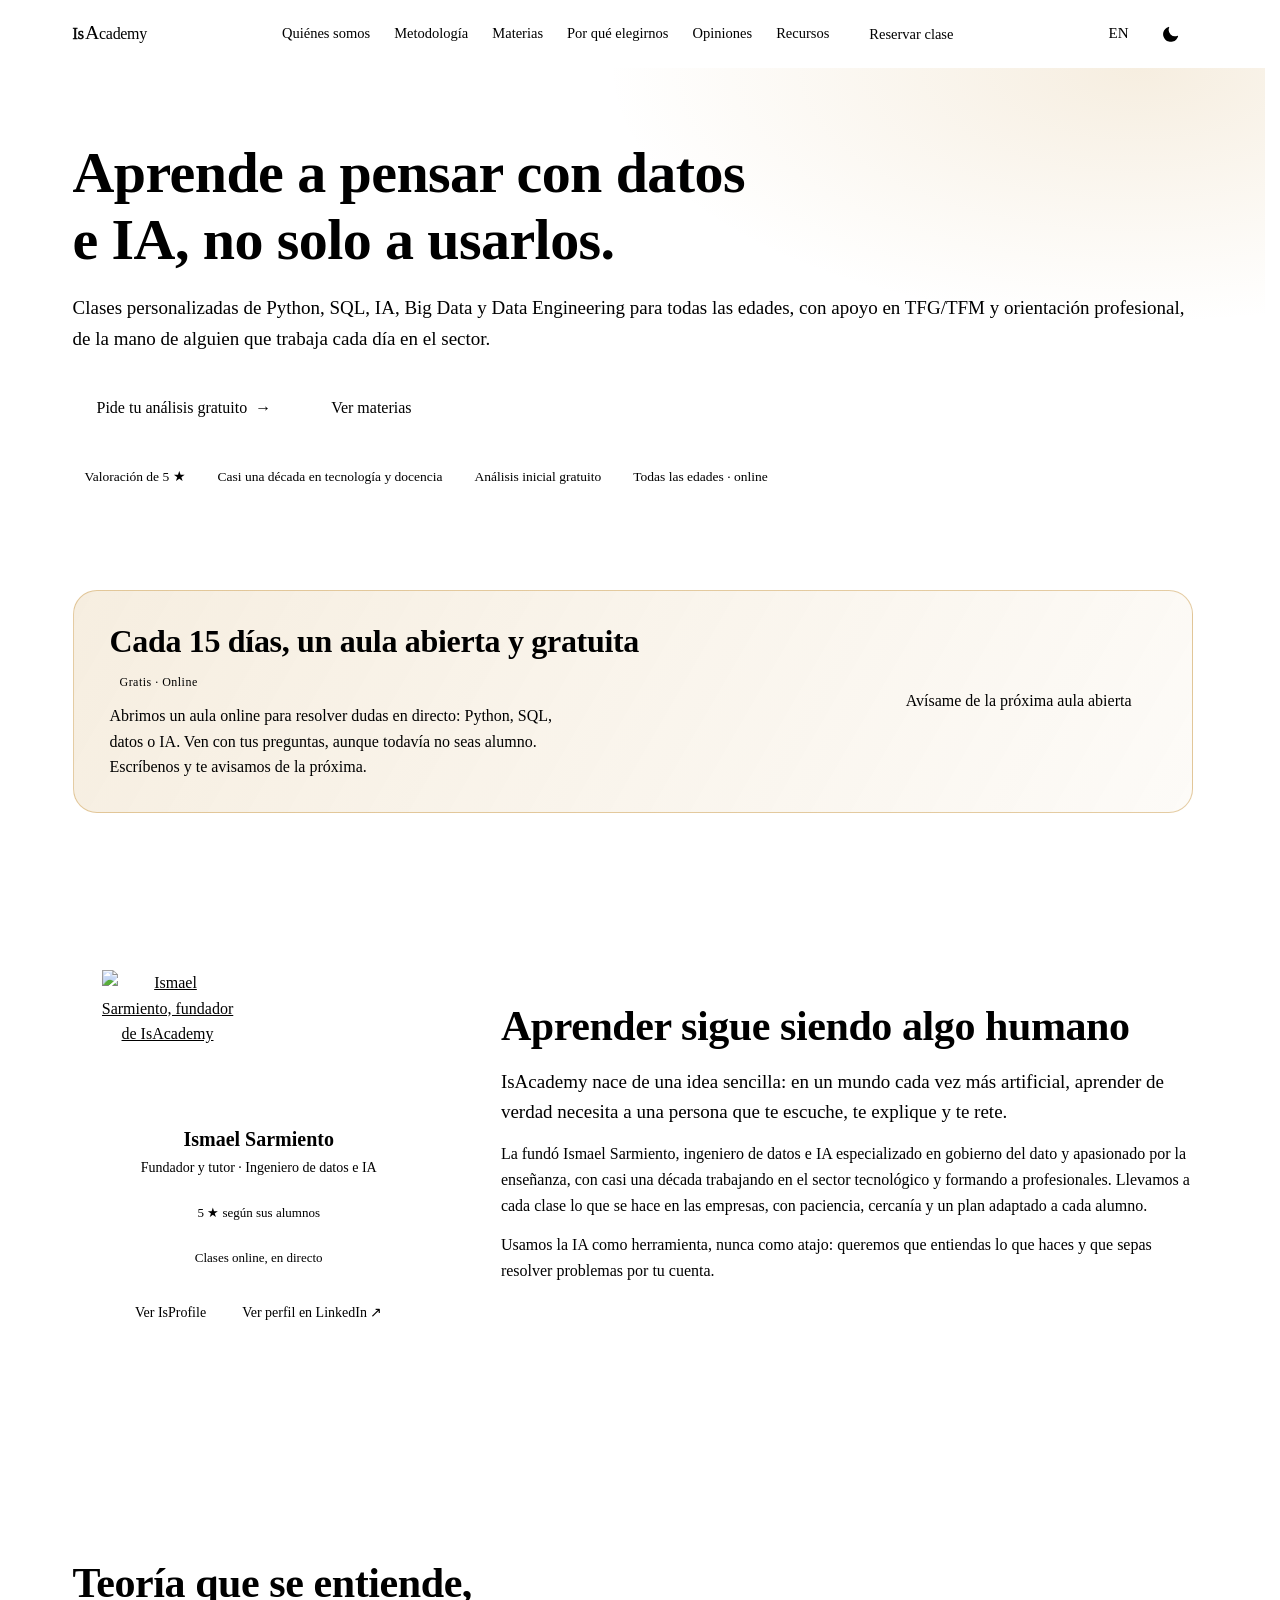
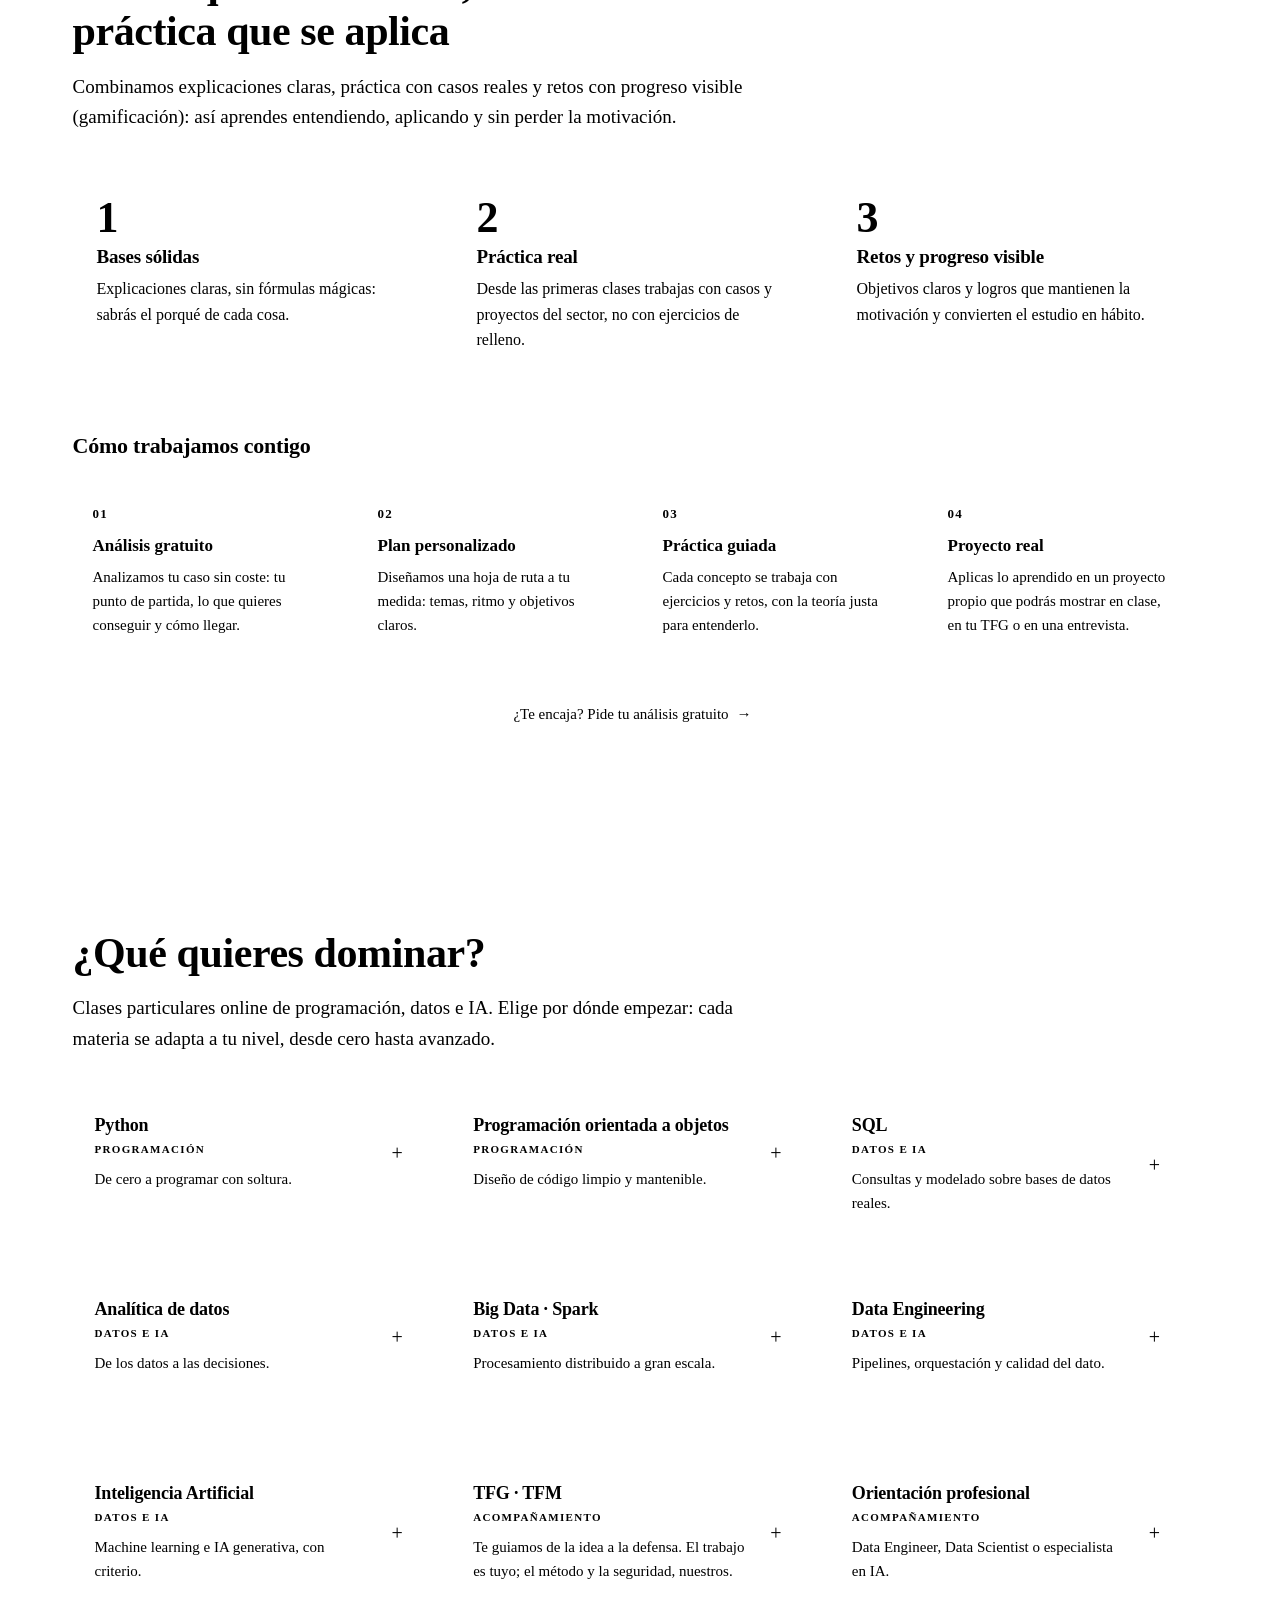
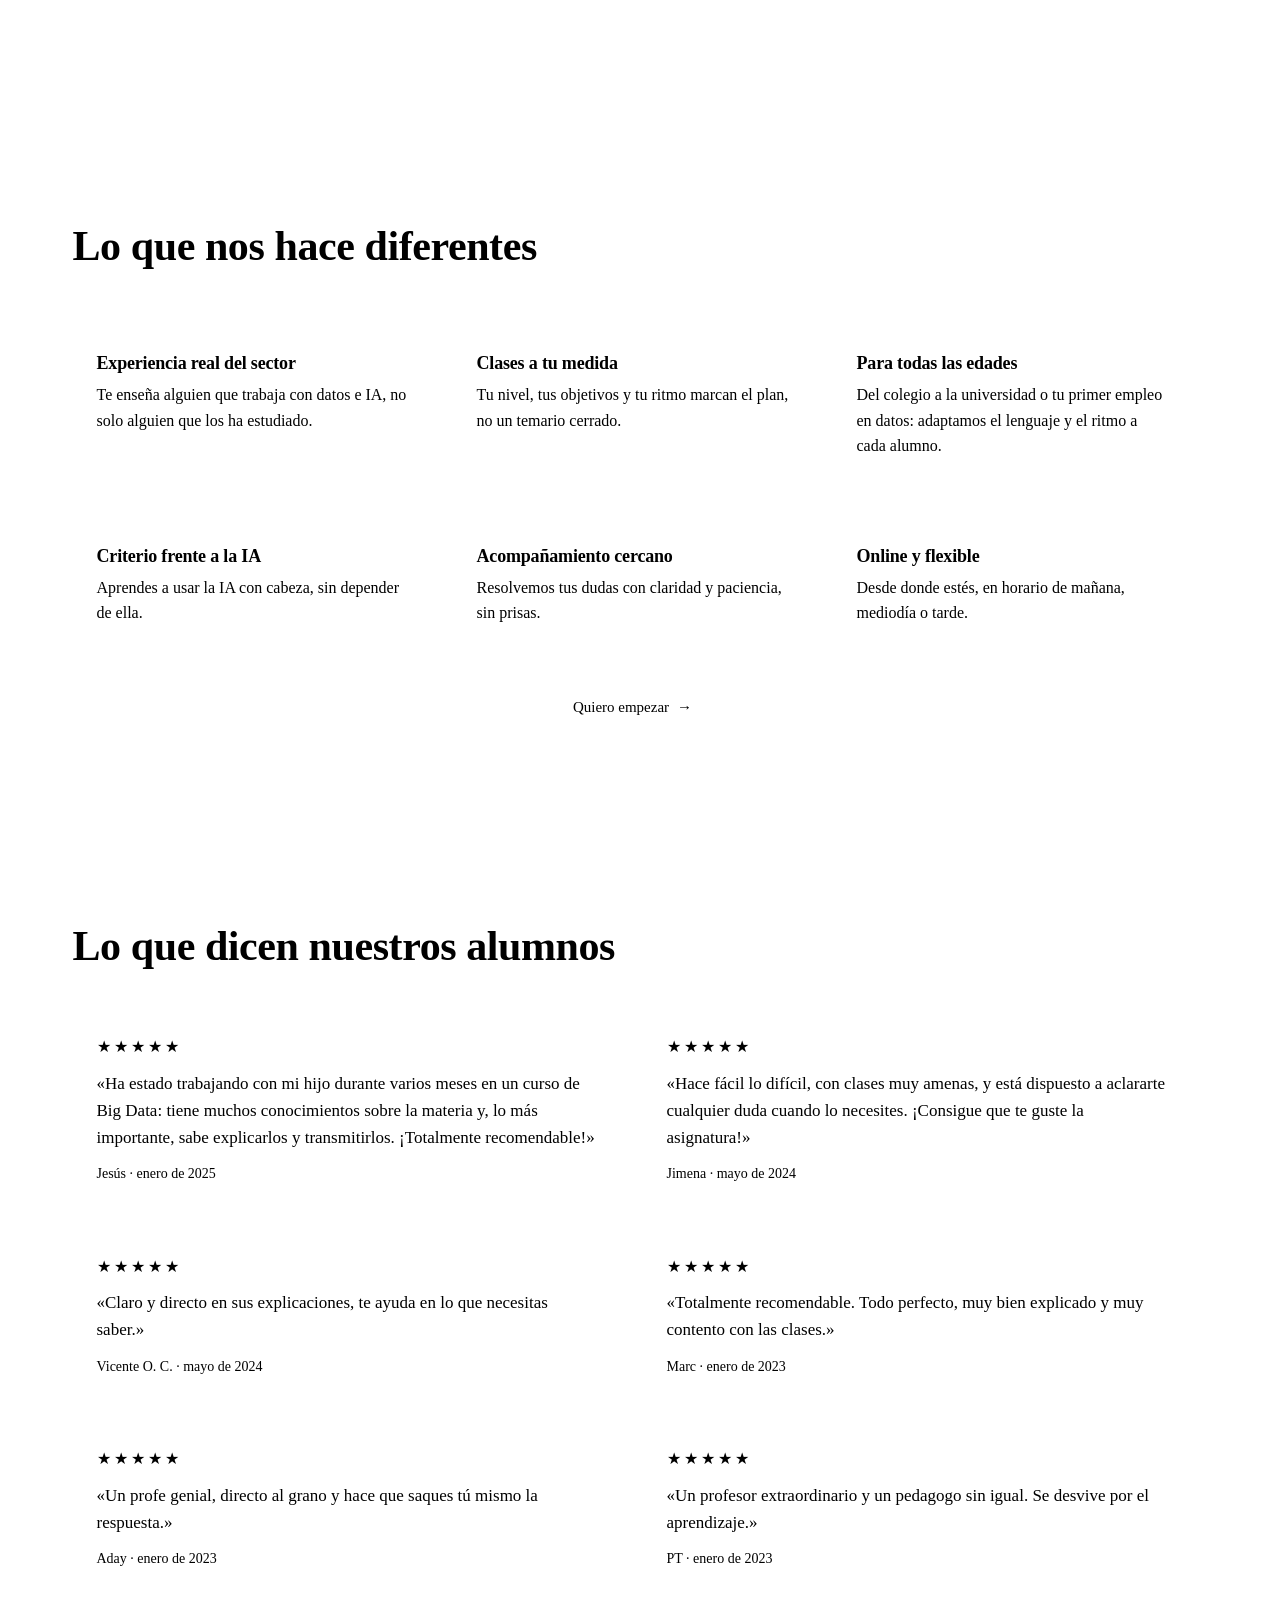
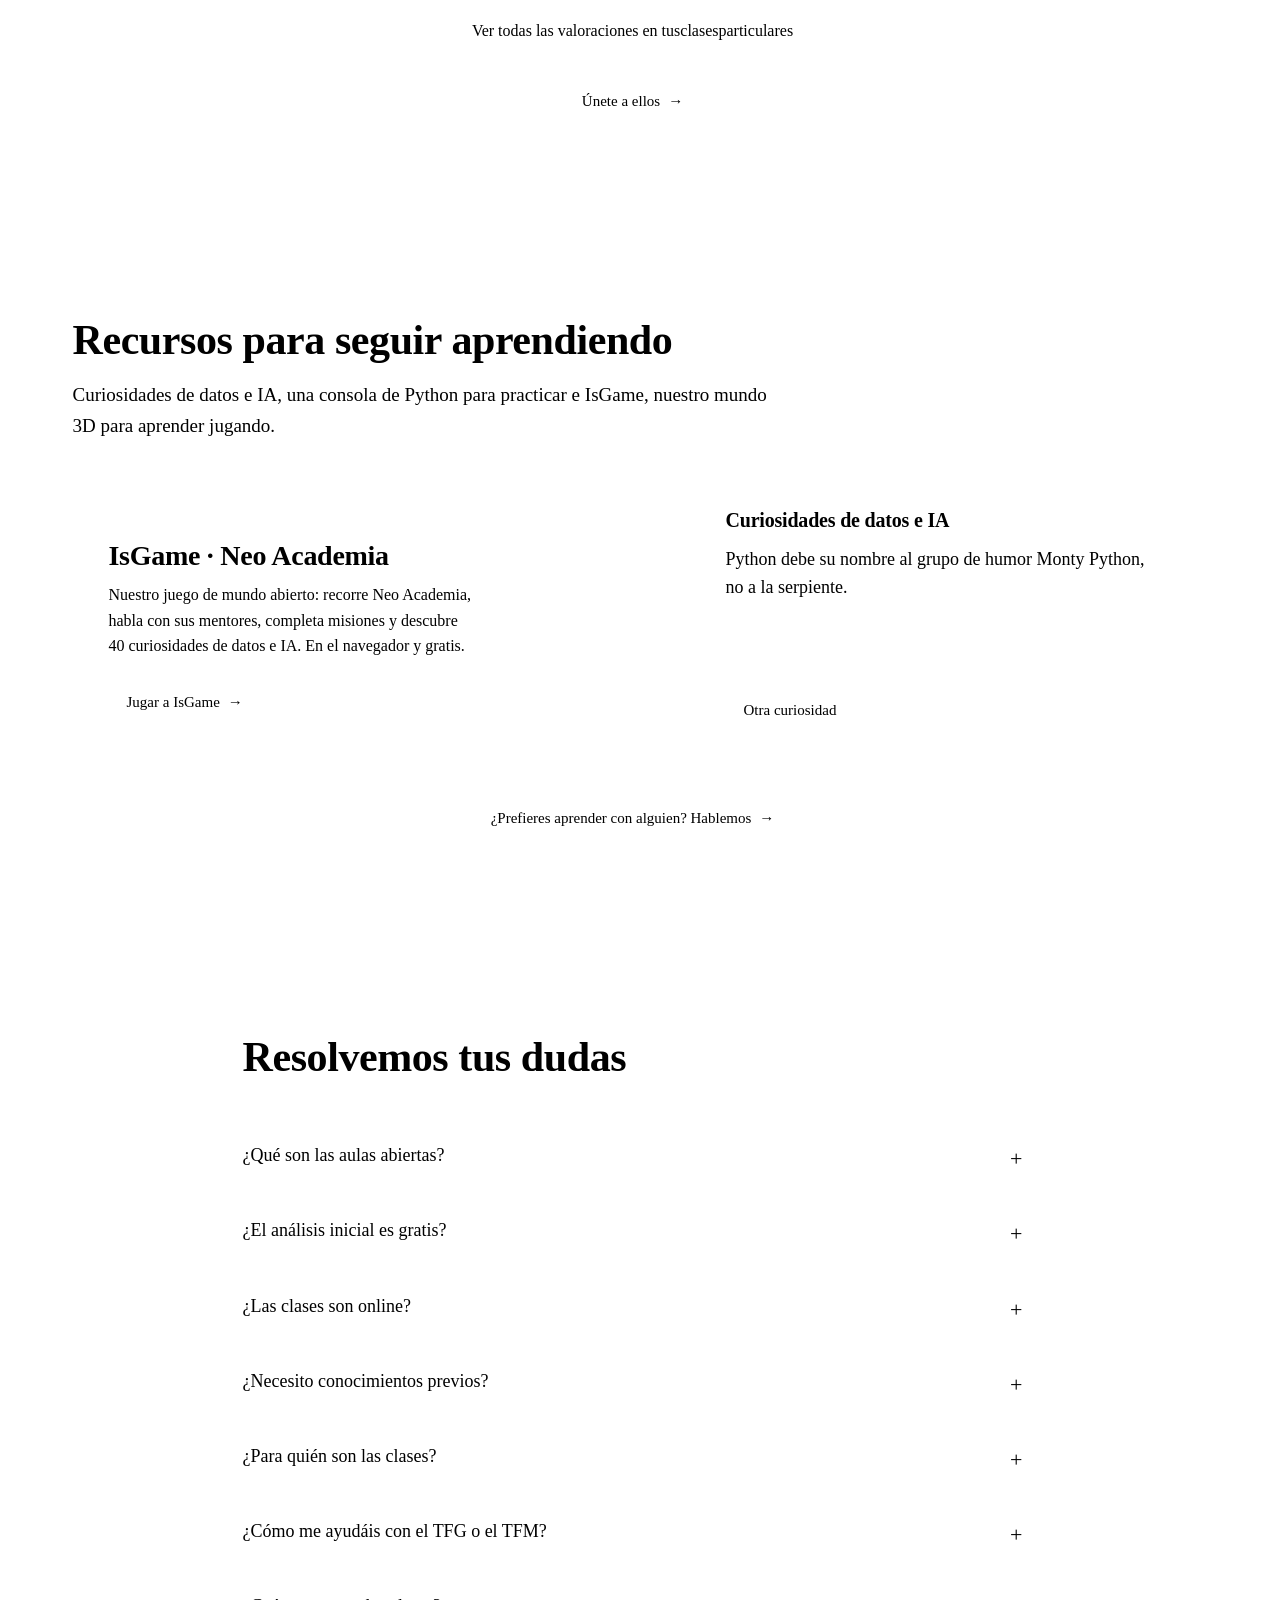
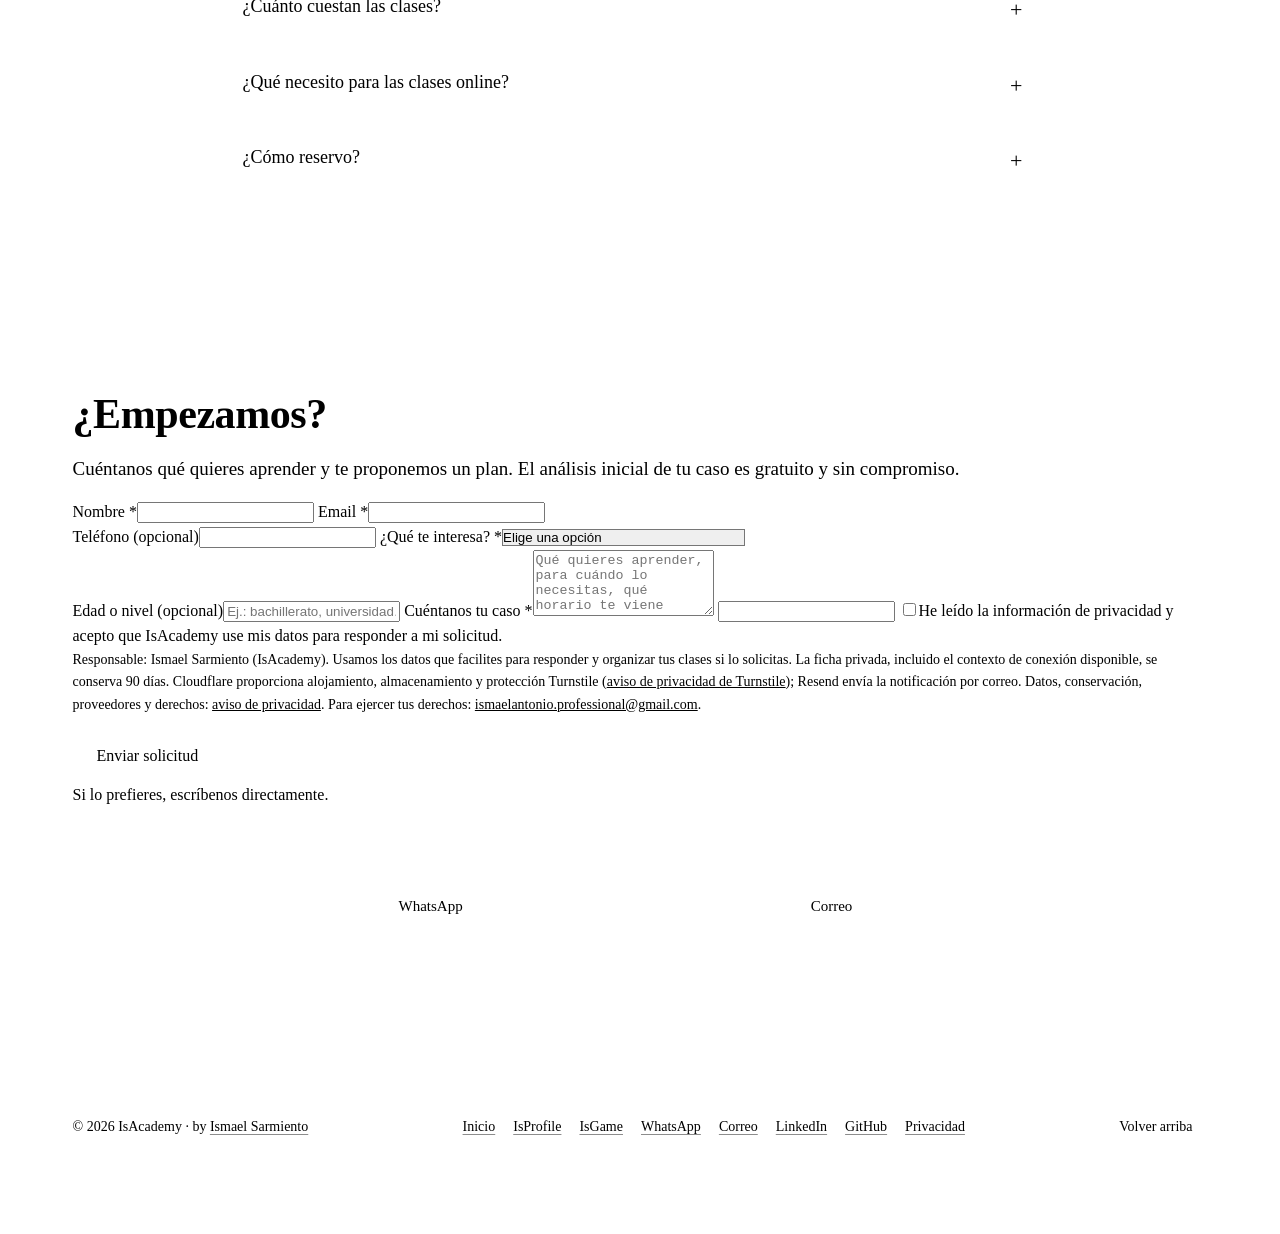
==== commit 0f90767d: "fix(academy): align game card themes and recover language changes Use theme tokens for the Game card" ====
--- a/index.html
+++ b/index.html
@@ -2,29 +2,740 @@
 <html lang="es">
 <head>
   <meta charset="utf-8">
-  <meta http-equiv="Content-Security-Policy" content="default-src 'none'; style-src 'sha256-YcnuBZbDlzZv81BUgF443Sb4NQ6cb/a+SryT3cpwt40='; img-src data:; base-uri 'none'; form-action 'none'">
-  <meta name="viewport" content="width=device-width, initial-scale=1">
-  <meta name="robots" content="noindex, nofollow">
-  <meta name="referrer" content="no-referrer">
-  <title>Web temporalmente desactivada · IsAcademy</title>
-  <link rel="icon" href="[data-uri]">
-  <style>:root{color-scheme:light dark;--bg:#fbf7ef;--text:#1c2547;--muted:#4a5170;--gold:#b58534;--line:rgba(28,37,71,.12)}
-@media (prefers-color-scheme:dark){:root{--bg:#0b1026;--text:#f6f1e7;--muted:#b9bdd3;--gold:#c8953f;--line:rgba(255,255,255,.12)}}
-*{box-sizing:border-box}html,body{height:100%}
-body{margin:0;display:grid;place-items:center;padding:24px;background:var(--bg);color:var(--text);font:16px/1.6 system-ui,-apple-system,'Segoe UI',sans-serif;text-align:center}
-main{max-width:34rem}.mark{display:inline-flex;align-items:flex-end;gap:6px;margin-bottom:28px}
-.mark svg{height:56px;width:auto;fill:var(--gold)}.mark span{font-size:30px;font-weight:600;letter-spacing:-.02em;line-height:1;padding-bottom:6px}
-h1{font-size:clamp(26px,5vw,36px);line-height:1.15;margin:0 0 12px;letter-spacing:-.01em}
-p{margin:0 0 10px;color:var(--muted)}.line{width:64px;height:2px;margin:24px auto;background:var(--gold);border-radius:2px}
-.en{font-size:14px}</style>
+  <meta http-equiv="Content-Security-Policy" content="default-src 'self'; script-src 'self' https://cdn.jsdelivr.net https://static.cloudflareinsights.com https://challenges.cloudflare.com 'wasm-unsafe-eval' 'sha256-LE+vuFxhjxMJcQMmncc9UeJyERHxhrI8aGqHmUua8G0=' 'sha256-2IrbR/ryTR8PhOFflouDxHeBQlN8pIPyQcwaH8efphU='; style-src 'self'; img-src 'self' data:; font-src 'self'; connect-src 'self' https://isa-forms.ismaelantonio-professional.workers.dev https://cdn.jsdelivr.net https://cloudflareinsights.com; frame-src https://challenges.cloudflare.com; worker-src 'self' blob:; object-src 'none'; base-uri 'none'; form-action 'none'">
+  <script id="startup-guard">// Embedded before first paint by the three sites' generators. No imports: recovery must survive a broken module graph.
+(() => {
+  'use strict';
+  if (globalThis.isaStartup) return;
+  const root = document.documentElement;
+  const cleanups = new Set();
+  let state = 'pending';
+  try {
+    const theme = localStorage.getItem('isa-theme');
+    if (theme === 'light' || theme === 'dark') root.dataset.theme = theme;
+  } catch { /* static content also works when browser storage is unavailable */ }
+  root.classList.add('js');
+
+  const stopWaiting = () => {
+    clearTimeout(deadline);
+    document.removeEventListener('error', entryError, true);
+  };
+  function fail() {
+    if (state === 'failed') return;
+    state = 'failed';
+    stopWaiting();
+    root.classList.remove('js', 'i18n-wait', 'sig-handoff');
+    const intro = document.getElementById('intro');
+    const heldFocus = intro?.contains(document.activeElement);
+    // Release only the isolation registered by the intro, not unrelated inert content.
+    for (const cleanup of cleanups) {
+      try { cleanup(); } catch { /* one failed cleanup must not prevent the others */ }
+    }
+    cleanups.clear();
+    document.body?.classList.remove('intro-open', 'entering');
+    if (intro) intro.hidden = true;
+    document.querySelectorAll('.intro-flyer').forEach(el => el.remove());
+    if (heldFocus) {
+      const title = document.querySelector('main h1');
+      title?.setAttribute('tabindex', '-1');
+      title?.focus({ preventScroll: true });
+    }
+  }
+  function entryError(event) {
+    if (event.target?.matches?.('script[data-startup-entry]')) fail();
+  }
+  const deadline = setTimeout(fail, 10000);
+  document.addEventListener('error', entryError, true);
+  globalThis.isaStartup = Object.freeze({
+    isFailed: () => state === 'failed',
+    ready() {
+      if (state === 'failed') return false;
+      state = 'ready';
+      stopWaiting();
+      return true;
+    },
+    fail,
+    onFailure(cleanup) {
+      if (state === 'failed') { cleanup(); return () => {}; }
+      cleanups.add(cleanup);
+      return () => cleanups.delete(cleanup);
+    },
+  });
+})();
+</script>
+  <meta name="referrer" content="strict-origin-when-cross-origin">
+  <meta name="viewport" content="width=device-width, initial-scale=1, viewport-fit=cover">
+  <title>IsAcademy · Clases de programación e IA online · Humanos en un mundo artificial</title>
+  <meta name="description" content="Clases particulares online de Python, SQL, IA, Big Data y Data Engineering para todas las edades. Análisis inicial gratuito y aulas abiertas cada 15 días.">
+  <meta name="theme-color" content="#1c2547">
+  <link rel="canonical" href="https://isuniverse.dev/academy/">
+  <link rel="alternate" hreflang="es" href="https://isuniverse.dev/academy/">
+  <link rel="alternate" hreflang="en" href="https://isuniverse.dev/academy/?lang=en">
+  <link rel="alternate" hreflang="x-default" href="https://isuniverse.dev/academy/">
+  <link rel="icon" href="/assets/brand/favicon-light.svg" type="image/svg+xml" media="(prefers-color-scheme: light)" data-theme-icon="light">
+  <link rel="icon" href="/assets/brand/favicon-dark.svg" type="image/svg+xml" media="(prefers-color-scheme: dark)" data-theme-icon="dark">
+  <link rel="icon" href="/assets/brand/favicon-light-32.png" sizes="32x32" type="image/png" media="(prefers-color-scheme: light)" data-theme-icon="light">
+  <link rel="icon" href="/assets/brand/favicon-dark-32.png" sizes="32x32" type="image/png" media="(prefers-color-scheme: dark)" data-theme-icon="dark">
+  <link rel="apple-touch-icon" href="assets/brand/apple-touch-icon.png">
+  <meta property="og:type" content="website">
+  <meta property="og:title" content="IsAcademy · Clases de programación e IA online · Humanos en un mundo artificial">
+  <meta property="og:description" content="Clases particulares online de Python, SQL, IA, Big Data y Data Engineering para todas las edades. Análisis inicial gratuito y aulas abiertas cada 15 días.">
+  <meta property="og:url" content="https://isuniverse.dev/academy/">
+  <meta property="og:locale" content="es_ES">
+  <meta property="og:locale:alternate" content="en_GB">
+  <meta property="og:image" content="https://isuniverse.dev/academy/assets/brand/og.png?v=2">
+  <meta property="og:image:width" content="1200">
+  <meta property="og:image:height" content="630">
+  <meta name="twitter:card" content="summary_large_image">
+  <link rel="preload" href="/assets/ds/fonts/allura-latin.woff2" as="font" type="font/woff2" crossorigin>
+  <link rel="preload" href="/assets/ds/fonts/space-grotesk-latin.woff2" as="font" type="font/woff2" crossorigin>
+  <link rel="stylesheet" href="/assets/ds/tokens.css?v=20261109rc2">
+  <link rel="stylesheet" href="/assets/ds/contact.css?v=20261109rc2">
+  <link rel="stylesheet" href="/assets/ds/assistant.css?v=20261109rc2">
+  <link rel="stylesheet" href="/assets/ds/portrait.css?v=20261109rc2">
+  <link rel="stylesheet" href="/assets/ds/startup.css?v=20261109rc2">
+  <link rel="stylesheet" href="css/main.css?v=20261109rc2">
+  <link rel="stylesheet" href="css/print.css?v=20261109rc2" media="print">
+  <script type="application/ld+json">
+{
+  "@context": "https://schema.org",
+  "@type": "EducationalOrganization",
+  "@id": "https://isuniverse.dev/academy/#org",
+  "name": "IsAcademy",
+  "slogan": "La Inteligencia Artificial te da respuestas. Aquí te enseñamos a pensar.",
+  "url": "https://isuniverse.dev/academy/",
+  "description": "Clases particulares online de Python, SQL, IA, Big Data y Data Engineering para todas las edades. Análisis inicial gratuito y aulas abiertas cada 15 días.",
+  "logo": "https://isuniverse.dev/academy/assets/brand/icon-512.png",
+  "image": "https://isuniverse.dev/academy/assets/brand/og.png",
+  "email": "ismaelantonio.professional@gmail.com",
+  "availableLanguage": [
+    "es",
+    "en"
+  ],
+  "founder": {
+    "@type": "Person",
+    "@id": "https://isuniverse.dev/#person",
+    "name": "Ismael Sarmiento",
+    "url": "https://isuniverse.dev/",
+    "jobTitle": "Head of Data Management",
+    "sameAs": "https://www.linkedin.com/in/ismael-sarmiento/"
+  },
+  "knowsAbout": [
+    "Python",
+    "SQL",
+    "Inteligencia Artificial",
+    "Big Data",
+    "Apache Spark",
+    "Data Engineering",
+    "Analítica de datos",
+    "Programación orientada a objetos",
+    "TFG",
+    "Máster",
+    "Orientación profesional"
+  ],
+  "hasOfferCatalog": {
+    "@type": "OfferCatalog",
+    "name": "Clases online de programación, datos e IA",
+    "itemListElement": [
+      {
+        "@type": "Offer",
+        "itemOffered": {
+          "@type": "Course",
+          "name": "Python",
+          "description": "De cero a programar con soltura.",
+          "inLanguage": [
+            "es",
+            "en"
+          ],
+          "provider": {
+            "@id": "https://isuniverse.dev/academy/#org"
+          }
+        }
+      },
+      {
+        "@type": "Offer",
+        "itemOffered": {
+          "@type": "Course",
+          "name": "Programación orientada a objetos",
+          "description": "Diseño de código limpio y mantenible.",
+          "inLanguage": [
+            "es",
+            "en"
+          ],
+          "provider": {
+            "@id": "https://isuniverse.dev/academy/#org"
+          }
+        }
+      },
+      {
+        "@type": "Offer",
+        "itemOffered": {
+          "@type": "Course",
+          "name": "SQL",
+          "description": "Consultas y modelado sobre bases de datos reales.",
+          "inLanguage": [
+            "es",
+            "en"
+          ],
+          "provider": {
+            "@id": "https://isuniverse.dev/academy/#org"
+          }
+        }
+      },
+      {
+        "@type": "Offer",
+        "itemOffered": {
+          "@type": "Course",
+          "name": "Analítica de datos",
+          "description": "De los datos a las decisiones.",
+          "inLanguage": [
+            "es",
+            "en"
+          ],
+          "provider": {
+            "@id": "https://isuniverse.dev/academy/#org"
+          }
+        }
+      },
+      {
+        "@type": "Offer",
+        "itemOffered": {
+          "@type": "Course",
+          "name": "Big Data · Spark",
+          "description": "Procesamiento distribuido a gran escala.",
+          "inLanguage": [
+            "es",
+            "en"
+          ],
+          "provider": {
+            "@id": "https://isuniverse.dev/academy/#org"
+          }
+        }
+      },
+      {
+        "@type": "Offer",
+        "itemOffered": {
+          "@type": "Course",
+          "name": "Data Engineering",
+          "description": "Pipelines, orquestación y calidad del dato.",
+          "inLanguage": [
+            "es",
+            "en"
+          ],
+          "provider": {
+            "@id": "https://isuniverse.dev/academy/#org"
+          }
+        }
+      },
+      {
+        "@type": "Offer",
+        "itemOffered": {
+          "@type": "Course",
+          "name": "Inteligencia Artificial",
+          "description": "Machine learning e IA generativa, con criterio.",
+          "inLanguage": [
+            "es",
+            "en"
+          ],
+          "provider": {
+            "@id": "https://isuniverse.dev/academy/#org"
+          }
+        }
+      },
+      {
+        "@type": "Offer",
+        "itemOffered": {
+          "@type": "Course",
+          "name": "TFG · TFM",
+          "description": "Te guiamos de la idea a la defensa. El trabajo es tuyo; el método y la seguridad, nuestros.",
+          "inLanguage": [
+            "es",
+            "en"
+          ],
+          "provider": {
+            "@id": "https://isuniverse.dev/academy/#org"
+          }
+        }
+      },
+      {
+        "@type": "Offer",
+        "itemOffered": {
+          "@type": "Course",
+          "name": "Orientación profesional",
+          "description": "Data Engineer, Data Scientist o especialista en IA.",
+          "inLanguage": [
+            "es",
+            "en"
+          ],
+          "provider": {
+            "@id": "https://isuniverse.dev/academy/#org"
+          }
+        }
+      }
+    ]
+  }
+}
+  </script>
 </head>
 <body>
-  <main>
-    <div class="mark" role="img" aria-label="IsAcademy"><svg viewBox="170 0 686 795" aria-hidden="true"><path transform="translate(512 512) scale(1.12) translate(-307.8 209.38)" d="M39.52 6.84Q23.56 6.84 14.82 4.18Q6.08 1.52 6.08 -8.36Q6.08 -12.16 6.84 -16.34Q7.60 -20.52 9.88 -25.84Q13.68 -34.20 22.80 -38.38Q31.92 -42.56 39.52 -42.56Q47.12 -42.56 53.20 -38.76Q63.84 -31.16 78.28 -25.46Q92.72 -19.76 108.68 -19.76Q126.92 -19.76 145.92 -28.50Q164.92 -37.24 181.64 -60.80Q204.44 -90.44 224.20 -134.90Q243.96 -179.36 260.30 -228.76Q276.64 -278.16 289.56 -324.90Q302.48 -371.64 310.84 -405.84Q271.32 -402.80 234.08 -392.54Q196.84 -382.28 172.90 -363.66Q148.96 -345.04 148.96 -317.68Q148.96 -302.48 157.32 -292.98Q165.68 -283.48 176.70 -278.16Q187.72 -272.84 194.56 -269.04Q199.88 -266.00 199.88 -263.72Q199.88 -259.16 193.04 -262.20Q183.92 -264.48 169.86 -272.46Q155.80 -280.44 144.78 -294.12Q133.76 -307.80 133.00 -325.28Q133.00 -326.80 131.86 -329.84Q130.72 -332.88 130.72 -335.16Q129.20 -364.04 145.54 -383.80Q161.88 -403.56 189.62 -416.10Q217.36 -428.64 251.18 -434.34Q285.00 -440.04 319.20 -440.04L322.24 -447.64Q323.76 -451.44 330.98 -454.10Q338.20 -456.76 345.80 -456.76Q353.40 -456.76 358.34 -454.48Q363.28 -452.20 363.28 -448.40Q363.28 -444.60 359.48 -438.52Q384.56 -436.24 405.46 -430.92Q426.36 -425.60 440.80 -418.00Q446.12 -415.72 453.34 -408.50Q460.56 -401.28 460.56 -396.72Q460.56 -392.92 454.48 -392.92Q451.44 -392.92 446.88 -393.68Q442.32 -394.44 436.24 -396.72Q421.80 -402.04 398.62 -404.32Q375.44 -406.60 348.84 -406.60Q337.44 -371.64 321.86 -323.76Q306.28 -275.88 286.90 -224.58Q267.52 -173.28 244.72 -126.54Q221.92 -79.80 196.84 -47.88Q189.24 -40.28 182.02 -32.68Q174.80 -25.08 167.96 -19.00Q209.76 -18.24 244.34 -19.76Q278.92 -21.28 302.48 -22.04L307.04 -22.04Q315.40 -22.04 315.40 -18.24Q315.40 -14.44 310.84 -9.88Q306.28 -5.32 303.24 -3.80Q299.44 -2.28 277.02 -0.38Q254.60 1.52 221.54 2.66Q188.48 3.80 152.76 4.94Q117.04 6.08 86.64 6.46Q56.24 6.84 39.52 6.84ZM365.56 38.00Q335.16 38.00 335.16 21.28Q335.16 9.12 348.08 -3.80Q357.96 -13.68 370.12 -19.76Q382.28 -25.84 385.32 -25.84Q389.12 -25.84 389.50 -22.80Q389.88 -19.76 386.08 -18.24Q378.48 -13.68 368.98 -5.70Q359.48 2.28 359.48 11.40Q359.48 23.56 373.92 23.56Q391.40 23.56 410.40 13.30Q429.40 3.04 445.74 -12.92Q462.08 -28.88 472.34 -45.22Q482.60 -61.56 482.60 -73.72Q482.60 -83.60 475.76 -91.96Q468.92 -100.32 447.64 -111.72Q433.20 -120.08 419.90 -129.20Q406.60 -138.32 399.76 -151.24Q393.68 -140.60 384.18 -125.78Q374.68 -110.96 361.76 -95.00Q357.20 -90.44 352.64 -90.44Q348.08 -90.44 348.08 -94.24Q348.08 -96.52 351.88 -101.84Q372.40 -126.16 382.28 -146.68Q392.16 -167.20 395.96 -177.84Q399.00 -199.88 416.48 -219.64Q433.96 -239.40 459.04 -254.22Q484.12 -269.04 510.34 -277.40Q536.56 -285.76 557.08 -285.76Q577.60 -285.76 593.56 -278.16Q609.52 -270.56 609.52 -253.84Q609.52 -244.72 604.20 -234.08Q597.36 -219.64 581.40 -208.24Q580.64 -207.48 579.12 -207.48Q573.04 -207.48 573.04 -212.80Q573.04 -216.60 576.84 -220.40Q582.92 -225.72 586.72 -233.32Q590.52 -240.92 590.52 -247.76Q590.52 -261.44 574.56 -261.44Q557.84 -261.44 530.86 -252.32Q503.88 -243.20 481.08 -228.76Q455.24 -212.04 437.76 -192.28Q420.28 -172.52 420.28 -157.32Q420.28 -149.72 425.22 -143.26Q430.16 -136.80 444.60 -128.44Q452.20 -123.88 465.88 -116.66Q479.56 -109.44 489.44 -103.36Q520.60 -84.36 520.60 -63.08Q520.60 -45.60 505.40 -27.74Q490.20 -9.88 466.26 4.94Q442.32 19.76 415.72 28.88Q389.12 38.00 365.56 38.00Z"/></svg><span aria-hidden="true">Academy</span></div>
-    <h1>Esta web está temporalmente desactivada</h1>
-    <p>Volverá a estar disponible pronto. Gracias por tu paciencia.</p>
-    <div class="line" aria-hidden="true"></div>
-    <p class="en" lang="en">This website is temporarily unavailable. It will be back soon.</p>
+  <!-- ========== INTRO ========== -->
+  <section id="intro" aria-labelledby="introTitle">
+    <svg id="circuit" viewBox="0 0 1600 900" preserveAspectRatio="xMidYMid slice" aria-hidden="true">
+      <path d="M1600 150 H1380 L1340 190 H1180"/><circle cx="1180" cy="190" r="5"/>
+      <path d="M1600 210 H1440 L1400 250 H1290"/><circle cx="1290" cy="250" r="5"/>
+      <path d="M0 720 H200 L240 680 H380"/><circle cx="380" cy="680" r="5"/>
+      <path d="M0 780 H260 L300 740 H460"/><circle cx="460" cy="740" r="5"/>
+    </svg>
+    <div class="intro-top">
+      <button class="btn btn-icon" data-action="lang" data-i18n-aria="nav.langLabel" aria-label="Cambiar a inglés"><span data-i18n="nav.langShort">EN</span></button>
+      <button class="btn btn-icon theme-btn" data-action="theme" data-i18n-aria="nav.themeLabel" aria-label="Cambiar modo claro / oscuro">
+        <svg class="i-moon" viewBox="0 0 24 24" width="18" height="18" aria-hidden="true"><path fill="currentColor" d="M20.7 14.4A8.5 8.5 0 0 1 9.6 3.3a.7.7 0 0 0-.8-.8A10.2 10.2 0 1 0 21.5 15a.7.7 0 0 0-.8-.6Z"/></svg><svg class="i-sun" viewBox="0 0 24 24" width="18" height="18" aria-hidden="true"><circle cx="12" cy="12" r="4" fill="currentColor"/><path stroke="currentColor" stroke-width="2" stroke-linecap="round" d="M12 2.5v2M12 19.5v2M2.5 12h2M19.5 12h2M5.3 5.3l1.4 1.4M17.3 17.3l1.4 1.4M5.3 18.7l1.4-1.4M17.3 6.7l1.4-1.4"/></svg>
+      </button>
+      <button id="skip" class="btn" data-action="skip" data-i18n="intro.skip">Saltar intro</button>
+    </div>
+    <div class="stage">
+      <p id="introTitle" class="sr-only">IsAcademy by Ismael Sarmiento</p>
+      <svg class="logo" viewBox="0 0 1000 330" aria-hidden="true">
+        <defs>
+          <linearGradient id="inkEdge" x1="0" x2="1">
+            <stop offset="0" stop-color="#fff"/><stop offset=".9" stop-color="#fff"/><stop offset="1" stop-color="#fff" stop-opacity="0"/>
+          </linearGradient>
+          <mask id="ink" maskUnits="userSpaceOnUse" x="0" y="0" width="1000" height="330">
+            <rect id="inkRect" x="0" y="0" width="0" height="330" fill="url(#inkEdge)"/>
+          </mask>
+        </defs>
+        <g id="gIs">
+          <text class="is is-stroke" x="70" y="250">Is</text>
+          <text class="is is-fill" x="70" y="250" mask="url(#ink)">Is</text>
+        </g>
+        <g id="gAc">
+          <text class="academy" x="296" y="245"></text>
+          <rect class="cursor" x="330" y="150" width="6" height="122" rx="3">
+            <animate attributeName="opacity" values="1;1;0;0" dur="1s" repeatCount="indefinite"/>
+          </rect>
+          <text class="by" x="892" y="300" text-anchor="end">by Ismael Sarmiento</text>
+        </g>
+      </svg>
+      <p class="hook" data-i18n-html="intro.hook">La Inteligencia Artificial (IA) te da respuestas. <b>Aquí te enseñamos a pensar.</b></p>
+      <div class="intro-actions">
+        <button class="btn btn-primary btn-lg btn-arrow" data-action="enter" data-i18n="intro.enter">Entrar a la academia</button>
+        <a class="btn btn-lg" href="/academy/isacademy.pdf" data-pdf download><svg viewBox="0 0 24 24" width="16" height="16" aria-hidden="true"><path fill="none" stroke="currentColor" stroke-width="2" stroke-linecap="round" stroke-linejoin="round" d="M12 4v11m-4.5-4.5L12 15l4.5-4.5M5 19.5h14"/></svg><span data-i18n="pdf.download">Descargar PDF</span></a>
+      </div>
+    </div>
+
+    <!-- hands used by the opening animation (drawn by js/opening.js) -->
+    <svg id="handHuman" class="hand" viewBox="0 0 320 160" aria-hidden="true"></svg>
+    <svg id="handRobot" class="hand" viewBox="0 0 320 160" aria-hidden="true"></svg>
+  </section>
+
+  <!-- ========== SITE ========== -->
+  <header class="topbar" id="top">
+    <div class="read-progress" id="readProgress" aria-hidden="true"></div>
+    <div class="topbar-row container">
+      <a class="brand" href="#hero" data-i18n-aria="nav.home" aria-label="IsAcademy, inicio"><span class="brand-is">Is</span><span class="brand-ac"><span class="big-a">A</span>cademy</span></a>
+      <nav class="sections" data-i18n-aria="nav.label" aria-label="Secciones">
+        <a href="#quienes" data-i18n="nav.about">Quiénes somos</a>
+        <a href="#metodologia" data-i18n="nav.method">Metodología</a>
+        <a href="#materias" data-i18n="nav.subjects">Materias</a>
+        <a href="#por-que" data-i18n="nav.why">Por qué elegirnos</a>
+        <a href="#opiniones" data-i18n="nav.reviews">Opiniones</a>
+        <a href="#recursos" data-i18n="nav.resources">Recursos</a>
+        <a class="btn btn-primary btn-sm nav-cta" href="#contacto" data-i18n="nav.cta">Reservar clase</a>
+      </nav>
+      <div class="tools">
+        <a class="btn btn-primary cta-top" href="#contacto" data-i18n="nav.cta">Reservar clase</a>
+        <button class="btn btn-icon" data-action="lang" data-i18n-aria="nav.langLabel" aria-label="Cambiar a inglés"><span data-i18n="nav.langShort">EN</span></button>
+        <button class="btn btn-icon theme-btn" data-action="theme" data-i18n-aria="nav.themeLabel" aria-label="Cambiar modo claro / oscuro">
+          <svg class="i-moon" viewBox="0 0 24 24" width="18" height="18" aria-hidden="true"><path fill="currentColor" d="M20.7 14.4A8.5 8.5 0 0 1 9.6 3.3a.7.7 0 0 0-.8-.8A10.2 10.2 0 1 0 21.5 15a.7.7 0 0 0-.8-.6Z"/></svg><svg class="i-sun" viewBox="0 0 24 24" width="18" height="18" aria-hidden="true"><circle cx="12" cy="12" r="4" fill="currentColor"/><path stroke="currentColor" stroke-width="2" stroke-linecap="round" d="M12 2.5v2M12 19.5v2M2.5 12h2M19.5 12h2M5.3 5.3l1.4 1.4M17.3 17.3l1.4 1.4M5.3 18.7l1.4-1.4M17.3 6.7l1.4-1.4"/></svg>
+        </button>
+      </div>
+    </div>
+    <p class="language-status container" id="languageStatus" role="status" hidden></p>
+  </header>
+
+  <main id="site">
+    <div class="print-head" aria-hidden="true">
+      <p class="print-logo"><span class="is">Is</span>Academy</p>
+      <p class="print-contact"><a href="https://isuniverse.dev/academy/" data-i18n-href="pdf.webHref" rel="noopener noreferrer">isuniverse.dev/academy/</a><br><a href="mailto:ismaelantonio.professional@gmail.com">ismaelantonio.professional@gmail.com</a><br><a href="tel:+34613371874">+34 613 371 874</a> · <a href="https://wa.me/34613371874" rel="noopener noreferrer">WhatsApp</a></p>
+    </div>
+    <!-- HERO -->
+    <section class="hero" id="hero">
+      <div class="container hero-grid">
+        <div class="hero-copy reveal">
+          <h1 data-i18n="hero.title">Aprende a pensar con datos e IA, no solo a usarlos.</h1>
+          <p class="lead" data-i18n="hero.sub">Clases personalizadas de Python, SQL, IA, Big Data y Data Engineering para todas las edades, con apoyo en TFG/TFM y orientación profesional, de la mano de alguien que trabaja cada día en el sector.</p>
+          <div class="cta-row">
+            <a class="btn btn-primary btn-lg btn-arrow" href="#contacto" data-i18n="hero.cta1">Pide tu análisis gratuito</a>
+            <a class="btn btn-lg" href="#materias" data-i18n="hero.cta2">Ver materias</a>
+          </div>
+          <ul class="trust" id="trust"><!--pre--><li>Valoración de 5 ★</li><li>Casi una década en tecnología y docencia</li><li>Análisis inicial gratuito</li><li>Todas las edades · online</li><!--/pre--></ul>
+        </div>
+        <div class="hero-visual reveal">
+          <div class="code-card">
+            <div class="code-bar"><i></i><i></i><i></i><div class="code-tabs" id="codeTabs" role="tablist" data-i18n-aria="hero.tabsLabel" aria-label="Mini-clases de ejemplo"></div></div>
+            <pre id="heroCode" role="tabpanel"></pre>
+            <div class="lesson-controls"><button class="btn lesson-toggle" id="lessonsToggle" type="button" aria-controls="heroCode" hidden></button></div>
+          </div>
+          <div class="handnote"><span id="heroNote"></span>
+            <svg viewBox="0 0 120 60" aria-hidden="true"><path d="M10 10 C40 50 80 52 110 30" fill="none" stroke="currentColor" stroke-width="2.5" stroke-linecap="round"/><path d="M98 24 L111 29 L103 41" fill="none" stroke="currentColor" stroke-width="2.5" stroke-linecap="round" stroke-linejoin="round"/></svg>
+          </div>
+        </div>
+      </div>
+    </section>
+
+    <!-- OPEN CLASSES -->
+    <section class="open-band" id="aulas-abiertas">
+      <div class="container open-row reveal">
+        <div>
+          <h2 data-i18n="open.title">Cada 15 días, un aula abierta y gratuita</h2>
+          <p class="open-badge"><span class="pill" data-i18n="open.badge">Gratis · Online</span></p>
+          <p data-i18n="open.desc">Abrimos un aula online para resolver dudas en directo: Python, SQL, datos o IA. Ven con tus preguntas, aunque todavía no seas alumno. Escríbenos y te avisamos de la próxima.</p>
+        </div>
+        <a class="btn btn-primary btn-lg" href="#contacto" data-book="open" data-i18n="open.cta">Avísame de la próxima aula abierta</a>
+      </div>
+    </section>
+
+    <!-- ABOUT -->
+    <section class="section" id="quienes">
+      <div class="container about-grid">
+        <div class="founder card reveal">
+          <a class="portrait founder-photo" href="https://www.linkedin.com/in/ismael-sarmiento/" target="_blank" rel="noopener noreferrer" aria-label="Ver el perfil de Ismael Sarmiento en LinkedIn (se abre en una pestaña nueva)" data-i18n-aria="about.photoLinkedinLabel"><img src="assets/img/ismael.jpg" width="132" height="132" alt="Ismael Sarmiento, fundador de IsAcademy" data-i18n-alt="about.photoAlt"></a>
+          <p class="founder-name">Ismael Sarmiento</p>
+          <p class="muted" data-i18n="about.role">Fundador y tutor · Ingeniero de datos e IA</p>
+          <ul class="badges" id="aboutBadges"><!--pre--><li>5 ★ según sus alumnos</li><li>Clases online, en directo</li><!--/pre--></ul>
+          <div class="founder-links"><a class="btn btn-sm" href="/profile/" data-i18n-href="about.cvHref" data-i18n="about.cv">Ver IsProfile</a><a class="btn btn-sm linkedin" id="linkedinLink" href="https://www.linkedin.com/in/ismael-sarmiento/" target="_blank" rel="noopener noreferrer" data-i18n="about.linkedin">Ver perfil en LinkedIn ↗</a></div>
+        </div>
+        <div class="reveal">
+          <h2 data-i18n="about.title">Aprender sigue siendo algo humano</h2>
+          <p class="lead" data-i18n="about.p1">IsAcademy nace de una idea sencilla: en un mundo cada vez más artificial, aprender de verdad necesita a una persona que te escuche, te explique y te rete.</p>
+          <p data-i18n="about.p2">La fundó Ismael Sarmiento, ingeniero de datos e IA especializado en gobierno del dato y apasionado por la enseñanza, con casi una década trabajando en el sector tecnológico y formando a profesionales. Llevamos a cada clase lo que se hace en las empresas, con paciencia, cercanía y un plan adaptado a cada alumno.</p>
+          <p data-i18n="about.p3">Usamos la IA como herramienta, nunca como atajo: queremos que entiendas lo que haces y que sepas resolver problemas por tu cuenta.</p>
+        </div>
+      </div>
+    </section>
+
+    <!-- METHOD -->
+    <section class="section alt" id="metodologia">
+      <div class="container">
+        <div class="section-head reveal">
+          <h2 data-i18n="method.title">Teoría que se entiende, práctica que se aplica</h2>
+          <p class="lead" data-i18n="method.lead">Combinamos explicaciones claras, práctica con casos reales y retos con progreso visible (gamificación): así aprendes entendiendo, aplicando y sin perder la motivación.</p>
+        </div>
+        <div class="pillars" id="pillars"><!--pre--><article class="card pillar reveal" data-reveal-delay="0"><span class="n">1</span><h3>Bases sólidas</h3><p>Explicaciones claras, sin fórmulas mágicas: sabrás el porqué de cada cosa.</p></article><article class="card pillar reveal" data-reveal-delay="8"><span class="n">2</span><h3>Práctica real</h3><p>Desde las primeras clases trabajas con casos y proyectos del sector, no con ejercicios de relleno.</p></article><article class="card pillar reveal" data-reveal-delay="16"><span class="n">3</span><h3>Retos y progreso visible</h3><p>Objetivos claros y logros que mantienen la motivación y convierten el estudio en hábito.</p></article><!--/pre--></div>
+        <h3 class="sub-title reveal" data-i18n="method.stepsTitle">Cómo trabajamos contigo</h3>
+        <ol class="steps" id="steps"><!--pre--><li class="reveal" data-reveal-delay="0"><h4>Análisis gratuito</h4><p>Analizamos tu caso sin coste: tu punto de partida, lo que quieres conseguir y cómo llegar.</p></li><li class="reveal" data-reveal-delay="8"><h4>Plan personalizado</h4><p>Diseñamos una hoja de ruta a tu medida: temas, ritmo y objetivos claros.</p></li><li class="reveal" data-reveal-delay="16"><h4>Práctica guiada</h4><p>Cada concepto se trabaja con ejercicios y retos, con la teoría justa para entenderlo.</p></li><li class="reveal" data-reveal-delay="24"><h4>Proyecto real</h4><p>Aplicas lo aprendido en un proyecto propio que podrás mostrar en clase, en tu TFG o en una entrevista.</p></li><!--/pre--></ol>
+        <p class="mid-cta reveal"><a class="btn btn-arrow" href="#contacto" data-i18n="cta.method">¿Te encaja? Pide tu análisis gratuito</a></p>
+      </div>
+    </section>
+
+    <!-- SUBJECTS -->
+    <section class="section" id="materias">
+      <div class="container">
+        <div class="section-head reveal">
+          <h2 data-i18n="subjects.title">¿Qué quieres dominar?</h2>
+          <p class="lead" data-i18n="subjects.lead">Clases particulares online de programación, datos e IA. Elige por dónde empezar: cada materia se adapta a tu nivel, desde cero hasta avanzado.</p>
+        </div>
+        <div class="subjects" id="subjects"><!--pre--><div class="subject-grid">
+      <details class="subject card reveal" id="materia-python" data-reveal-delay="0">
+        <summary><h3 class="sname">Python</h3><span class="sgroup">Programación</span><span>De cero a programar con soltura.</span></summary>
+        <div class="body">
+          <h4>Qué aprenderás</h4>
+          <ul><li>Sintaxis y lógica de programación desde la base</li><li>Funciones, módulos y buenas prácticas</li><li>Automatización y trabajo con datos</li></ul>
+          <h4>Cómo lo trabajamos</h4><p>Cada concepto se aprende escribiendo código: mini-retos en clase y un proyecto propio que crece contigo.</p>
+          <a class="btn btn-primary" href="#contacto" data-book="python">Reserva tu clase de Python</a>
+        </div>
+      </details>
+      <details class="subject card reveal" id="materia-oop" data-reveal-delay="6">
+        <summary><h3 class="sname">Programación orientada a objetos</h3><span class="sgroup">Programación</span><span>Diseño de código limpio y mantenible.</span></summary>
+        <div class="body">
+          <h4>Qué aprenderás</h4>
+          <ul><li>Clases, herencia y composición</li><li>Principios de diseño y patrones</li><li>Refactorización y tests</li></ul>
+          <h4>Cómo lo trabajamos</h4><p>Diseñamos juntos pequeños sistemas y los mejoramos hasta que el código hable por sí solo.</p>
+          <a class="btn btn-primary" href="#contacto" data-book="oop">Reserva tu clase de POO</a>
+        </div>
+      </details>
+      <details class="subject card reveal" id="materia-sql" data-reveal-delay="12">
+        <summary><h3 class="sname">SQL</h3><span class="sgroup">Datos e IA</span><span>Consultas y modelado sobre bases de datos reales.</span></summary>
+        <div class="body">
+          <h4>Qué aprenderás</h4>
+          <ul><li>SELECT, JOIN y agregaciones sin miedo</li><li>Modelado de datos y normalización</li><li>Optimización y consultas analíticas</li></ul>
+          <h4>Cómo lo trabajamos</h4><p>Practicamos con bases de datos realistas, resolviendo preguntas de negocio como en un trabajo de verdad.</p>
+          <a class="btn btn-primary" href="#contacto" data-book="sql">Reserva tu clase de SQL</a>
+        </div>
+      </details>
+      <details class="subject card reveal" id="materia-analytics" data-reveal-delay="0">
+        <summary><h3 class="sname">Analítica de datos</h3><span class="sgroup">Datos e IA</span><span>De los datos a las decisiones.</span></summary>
+        <div class="body">
+          <h4>Qué aprenderás</h4>
+          <ul><li>Limpieza y análisis con pandas</li><li>Visualización clara y honesta</li><li>Contar historias con datos</li></ul>
+          <h4>Cómo lo trabajamos</h4><p>Partimos de una pregunta real y terminamos con un análisis que podrías presentar en una reunión.</p>
+          <a class="btn btn-primary" href="#contacto" data-book="analytics">Reserva tu clase de analítica</a>
+        </div>
+      </details>
+      <details class="subject card reveal" id="materia-bigdata" data-reveal-delay="6">
+        <summary><h3 class="sname">Big Data · Spark</h3><span class="sgroup">Datos e IA</span><span>Procesamiento distribuido a gran escala.</span></summary>
+        <div class="body">
+          <h4>Qué aprenderás</h4>
+          <ul><li>Conceptos de procesamiento distribuido</li><li>Apache Spark y PySpark</li><li>Plataformas de datos en la nube</li></ul>
+          <h4>Cómo lo trabajamos</h4><p>Trabajamos volúmenes de datos de verdad para entender por qué y cuándo hace falta Big Data.</p>
+          <a class="btn btn-primary" href="#contacto" data-book="bigdata">Reserva tu clase de Big Data</a>
+        </div>
+      </details>
+      <details class="subject card reveal" id="materia-de" data-reveal-delay="12">
+        <summary><h3 class="sname">Data Engineering</h3><span class="sgroup">Datos e IA</span><span>Pipelines, orquestación y calidad del dato.</span></summary>
+        <div class="body">
+          <h4>Qué aprenderás</h4>
+          <ul><li>Diseño de pipelines ETL/ELT</li><li>Orquestación con herramientas como Airflow</li><li>Calidad y gobierno del dato</li></ul>
+          <h4>Cómo lo trabajamos</h4><p>Construimos un pipeline completo, paso a paso, con las prácticas que se usan en empresa.</p>
+          <a class="btn btn-primary" href="#contacto" data-book="de">Reserva tu clase de Data Engineering</a>
+        </div>
+      </details>
+      <details class="subject card reveal" id="materia-ia" data-reveal-delay="0">
+        <summary><h3 class="sname">Inteligencia Artificial</h3><span class="sgroup">Datos e IA</span><span>Machine learning e IA generativa, con criterio.</span></summary>
+        <div class="body">
+          <h4>Qué aprenderás</h4>
+          <ul><li>Fundamentos de machine learning</li><li>IA generativa y modelos de lenguaje</li><li>Cómo usar la IA sin dejar de pensar</li></ul>
+          <h4>Cómo lo trabajamos</h4><p>Entiendes la teoría justa para no usar la IA como caja negra y la aplicas en casos prácticos.</p>
+          <a class="btn btn-primary" href="#contacto" data-book="ia">Reserva tu clase de IA</a>
+        </div>
+      </details>
+      <details class="subject card reveal" id="materia-tfg" data-reveal-delay="6">
+        <summary><h3 class="sname">TFG · TFM</h3><span class="sgroup">Acompañamiento</span><span>Te guiamos de la idea a la defensa. El trabajo es tuyo; el método y la seguridad, nuestros.</span></summary>
+        <div class="body">
+          <h4>En qué te acompañamos</h4>
+          <ul><li>Elección y planteamiento del tema</li><li>Orientación y revisión del desarrollo técnico</li><li>Revisión de la memoria y ensayo de la defensa</li></ul>
+          <h4>Cómo lo trabajamos</h4><p>Te acompañamos en cada fase con revisiones periódicas, para que llegues a la defensa con seguridad y dominando tu propio trabajo.</p>
+          <a class="btn btn-primary" href="#contacto" data-book="tfg">Cuéntanos tu TFG o TFM y vemos cómo plantearlo</a>
+        </div>
+      </details>
+      <details class="subject card reveal" id="materia-careers" data-reveal-delay="12">
+        <summary><h3 class="sname">Orientación profesional</h3><span class="sgroup">Acompañamiento</span><span>Data Engineer, Data Scientist o especialista en IA.</span></summary>
+        <div class="body">
+          <h4>En qué te acompañamos</h4>
+          <ul><li>Hoja de ruta según tu perfil y objetivo</li><li>CV, portfolio y LinkedIn</li><li>Preparación de entrevistas técnicas</li></ul>
+          <h4>Cómo lo trabajamos</h4><p>Orientación desde dentro del sector: qué se pide de verdad y cómo seguir creciendo una vez dentro.</p>
+          <a class="btn btn-primary" href="#contacto" data-book="careers">Reserva tu sesión de orientación</a>
+        </div>
+      </details></div><!--/pre--></div>
+      </div>
+    </section>
+
+    <!-- WHY -->
+    <section class="section alt" id="por-que">
+      <div class="container">
+        <div class="section-head reveal">
+          <h2 data-i18n="why.title">Lo que nos hace diferentes</h2>
+        </div>
+        <div class="why" id="why"><!--pre--><article class="card reveal" data-reveal-delay="0"><h3>Experiencia real del sector</h3><p>Te enseña alguien que trabaja con datos e IA, no solo alguien que los ha estudiado.</p></article><article class="card reveal" data-reveal-delay="8"><h3>Clases a tu medida</h3><p>Tu nivel, tus objetivos y tu ritmo marcan el plan, no un temario cerrado.</p></article><article class="card reveal" data-reveal-delay="16"><h3>Para todas las edades</h3><p>Del colegio a la universidad o tu primer empleo en datos: adaptamos el lenguaje y el ritmo a cada alumno.</p></article><article class="card reveal" data-reveal-delay="0"><h3>Criterio frente a la IA</h3><p>Aprendes a usar la IA con cabeza, sin depender de ella.</p></article><article class="card reveal" data-reveal-delay="8"><h3>Acompañamiento cercano</h3><p>Resolvemos tus dudas con claridad y paciencia, sin prisas.</p></article><article class="card reveal" data-reveal-delay="16"><h3>Online y flexible</h3><p>Desde donde estés, en horario de mañana, mediodía o tarde.</p></article><!--/pre--></div>
+        <p class="mid-cta reveal"><a class="btn btn-arrow" href="#contacto" data-i18n="cta.why">Quiero empezar</a></p>
+      </div>
+    </section>
+
+    <!-- REVIEWS -->
+    <section class="section" id="opiniones">
+      <div class="container">
+        <div class="section-head reveal">
+          <h2 data-i18n="reviews.title">Lo que dicen nuestros alumnos</h2>
+        </div>
+        <div class="reviews" id="reviews"><!--pre--><figure class="card review reveal">
+      <div class="stars" role="img" aria-label="5 de 5 estrellas">★★★★★</div>
+      <blockquote>«Ha estado trabajando con mi hijo durante varios meses en un curso de Big Data: tiene muchos conocimientos sobre la materia y, lo más importante, sabe explicarlos y transmitirlos. ¡Totalmente recomendable!»</blockquote>
+      <figcaption>Jesús · enero de 2025</figcaption></figure><figure class="card review reveal">
+      <div class="stars" role="img" aria-label="5 de 5 estrellas">★★★★★</div>
+      <blockquote>«Hace fácil lo difícil, con clases muy amenas, y está dispuesto a aclararte cualquier duda cuando lo necesites. ¡Consigue que te guste la asignatura!»</blockquote>
+      <figcaption>Jimena · mayo de 2024</figcaption></figure><figure class="card review reveal">
+      <div class="stars" role="img" aria-label="5 de 5 estrellas">★★★★★</div>
+      <blockquote>«Claro y directo en sus explicaciones, te ayuda en lo que necesitas saber.»</blockquote>
+      <figcaption>Vicente O. C. · mayo de 2024</figcaption></figure><figure class="card review reveal">
+      <div class="stars" role="img" aria-label="5 de 5 estrellas">★★★★★</div>
+      <blockquote>«Totalmente recomendable. Todo perfecto, muy bien explicado y muy contento con las clases.»</blockquote>
+      <figcaption>Marc · enero de 2023</figcaption></figure><figure class="card review reveal">
+      <div class="stars" role="img" aria-label="5 de 5 estrellas">★★★★★</div>
+      <blockquote>«Un profe genial, directo al grano y hace que saques tú mismo la respuesta.»</blockquote>
+      <figcaption>Aday · enero de 2023</figcaption></figure><figure class="card review reveal">
+      <div class="stars" role="img" aria-label="5 de 5 estrellas">★★★★★</div>
+      <blockquote>«Un profesor extraordinario y un pedagogo sin igual. Se desvive por el aprendizaje.»</blockquote>
+      <figcaption>PT · enero de 2023</figcaption></figure><!--/pre--></div>
+        <p class="center reveal"><a id="reviewsLink" target="_blank" rel="noopener noreferrer" data-i18n="reviews.source"><!--pre-->Ver todas las valoraciones en tusclasesparticulares<span class="sr-only"> (se abre en una pestaña nueva)</span><!--/pre--></a></p>
+        <p class="mid-cta reveal"><a class="btn btn-primary btn-arrow" href="#contacto" data-i18n="cta.reviews">Únete a ellos</a></p>
+      </div>
+    </section>
+
+    <!-- RESOURCES -->
+    <section class="section alt" id="recursos">
+      <div class="container">
+        <div class="section-head reveal">
+          <h2 data-i18n="resources.title">Recursos para seguir aprendiendo</h2>
+          <p class="lead" data-i18n="resources.lead">Curiosidades de datos e IA, una consola de Python para practicar e IsGame, nuestro mundo 3D para aprender jugando.</p>
+        </div>
+        <div class="resources">
+          <article class="world-card reveal">
+            <h3 data-i18n="resources.worldTitle">IsGame · Neo Academia</h3>
+            <p data-i18n="resources.worldDesc">Nuestro juego de mundo abierto: recorre Neo Academia, habla con sus mentores, completa misiones y descubre 40 curiosidades de datos e IA. En el navegador y gratis.</p>
+            <a class="btn btn-primary btn-arrow" href="/game/" data-i18n="resources.worldCta" data-i18n-href="resources.worldHref">Jugar a IsGame</a>
+          </article>
+          <article class="facts-card card reveal">
+            <h3 data-i18n="resources.factsTitle">Curiosidades de datos e IA</h3>
+            <p class="fact" id="fact" aria-live="polite"><!--pre-->Python debe su nombre al grupo de humor Monty Python, no a la serpiente.<!--/pre--></p>
+            <button class="btn" data-action="fact" data-i18n="resources.factsNext">Otra curiosidad</button>
+          </article>
+          <article class="console-card card card--static reveal" id="consola">
+            <div class="console-head">
+              <div>
+                <h3 data-i18n="console.title">Consola de Python online</h3>
+                <p class="muted" data-i18n="console.desc">Practica Python directamente en el navegador, sin instalar nada. Prueba los ejemplos, escribe tu propio código y míralo ejecutarse paso a paso.</p>
+              </div>
+              <button class="btn btn-primary" data-action="console-open" data-i18n="console.open">Abrir consola</button>
+            </div>
+            <div class="console-body" id="consoleBody" hidden>
+              <div class="console-bar">
+                <span class="muted" data-i18n="console.examples">Ejemplos</span>
+                <div class="samples" id="samples"></div>
+                <span class="spacer"></span>
+                <div class="console-actions">
+                  <button class="btn btn-sm" data-action="console-reset" data-i18n="console.reset">Restablecer</button>
+                  <button class="btn btn-sm" data-action="console-debug" data-i18n="console.debug" data-i18n-aria="console.debugLabel" disabled aria-label="Ejecutar paso a paso con el depurador">Paso a paso</button>
+                  <button class="btn btn-sm btn-primary" data-action="console-run" data-i18n="console.run" disabled>Ejecutar</button>
+                  <button class="btn btn-sm" data-action="console-stop" data-i18n="console.stop" disabled>Detener</button>
+                </div>
+              </div>
+              <textarea class="code-surface" id="pyEditor" spellcheck="false" autocapitalize="off" autocorrect="off" wrap="off" data-i18n-aria="console.editorLabel" aria-label="Editor de código Python"></textarea>
+              <p class="console-label" data-i18n="console.output">Salida</p>
+              <pre id="pyOut" aria-live="polite"></pre>
+              <div class="dbg" id="dbg" hidden>
+                <div class="dbg-bar" role="toolbar" data-i18n-aria="console.dbg.toolbar" aria-label="Controles del depurador">
+                  <button class="btn btn-sm btn-icon" type="button" data-dbg="first" data-i18n-aria="console.dbg.first" aria-label="Ir al primer paso">⏮</button>
+                  <button class="btn btn-sm btn-icon" type="button" data-dbg="prev" data-i18n-aria="console.dbg.prev" aria-label="Paso anterior">◀</button>
+                  <button class="btn btn-sm btn-primary btn-icon" type="button" data-dbg="next" data-i18n-aria="console.dbg.nextBtn" aria-label="Paso siguiente">▶</button>
+                  <button class="btn btn-sm btn-icon" type="button" data-dbg="last" data-i18n-aria="console.dbg.last" aria-label="Ir al último paso">⏭</button>
+                  <button class="btn btn-sm" type="button" data-dbg="cont" data-i18n="console.dbg.cont">Continuar ▶▶</button>
+                  <input class="dbg-range" id="dbgRange" type="range" min="0" value="0" data-i18n-aria="console.dbg.timeline" aria-label="Línea de tiempo de la ejecución">
+                  <span class="dbg-count" id="dbgCount"></span>
+                  <button class="btn btn-sm" type="button" data-dbg="exit" data-i18n="console.dbg.exit">Volver a editar</button>
+                </div>
+                <p class="dbg-msg" id="dbgMsg" aria-live="polite"></p>
+                <div class="dbg-grid">
+                  <ol class="dbg-code code-surface" id="dbgCode"></ol>
+                  <div class="dbg-side">
+                    <h4 id="dbgVarsTitle"></h4>
+                    <table class="dbg-vars" id="dbgVars"></table>
+                    <h4 data-i18n="console.dbg.stack">Pila de llamadas</h4>
+                    <p class="dbg-stack" id="dbgStack"></p>
+                    <h4 data-i18n="console.output">Salida</h4>
+                    <pre class="dbg-out" id="dbgOut"></pre>
+                  </div>
+                </div>
+                <p class="muted dbg-hint" data-i18n="console.dbg.hint">Pulsa un número de línea para poner un punto de parada y usa «Continuar». Teclas ← → para avanzar y retroceder.</p>
+              </div>
+            </div>
+          </article>
+        </div>
+        <p class="mid-cta reveal"><a class="btn btn-arrow" href="#contacto" data-i18n="cta.resources">¿Prefieres aprender con alguien? Hablemos</a></p>
+      </div>
+    </section>
+
+    <!-- FAQ -->
+    <section class="section" id="faq">
+      <div class="container narrow">
+        <div class="section-head reveal">
+          <h2 data-i18n="faq.title">Resolvemos tus dudas</h2>
+        </div>
+        <div class="faq" id="faqList"><!--pre--><details><summary>¿Qué son las aulas abiertas?</summary><p>Sesiones online y gratuitas que celebramos cada 15 días para resolver dudas en directo. Cualquiera puede apuntarse: escríbenos por el formulario y te avisamos de la próxima.</p></details><details><summary>¿El análisis inicial es gratis?</summary><p>Sí. Analizamos tu caso sin coste y sin compromiso: tu nivel, tu objetivo y el plan que te proponemos.</p></details><details><summary>¿Las clases son online?</summary><p>Sí. Trabajamos online, con pantalla compartida y ejercicios prácticos en directo.</p></details><details><summary>¿Necesito conocimientos previos?</summary><p>No. Empezamos desde tu nivel, ya sea desde cero o para perfeccionar lo que ya sabes.</p></details><details><summary>¿Para quién son las clases?</summary><p>Para todas las edades: alumnos de colegio e instituto, universitarios y profesionales que quieren aprender, reciclarse o seguir creciendo.</p></details><details><summary>¿Cómo me ayudáis con el TFG o el TFM?</summary><p>Te guiamos en todo el proceso: tema, planificación, dudas técnicas, revisión de la memoria y ensayo de la defensa, siempre respetando que el trabajo sea tuyo.</p></details><details><summary>¿Cuánto cuestan las clases?</summary><p>El análisis inicial de tu caso es gratuito. Después, el precio y la forma de pago se acuerdan a demanda, según tu caso y la temática.</p></details><details><summary>¿Qué necesito para las clases online?</summary><p>Un ordenador con conexión a internet. Te ayudamos a preparar el entorno en las primeras clases.</p></details><details><summary>¿Cómo reservo?</summary><p>Rellena el formulario de «Reservar clase»: te escribimos para hacer el análisis gratuito de tu caso y fijar día y hora.</p></details><!--/pre--></div>
+      </div>
+    </section>
+
+    <!-- CONTACT -->
+    <section class="section" id="contacto">
+      <div class="container">
+        <div class="contact-card reveal">
+          <h2 data-i18n="contact.title">¿Empezamos?</h2>
+          <p class="lead" data-i18n="contact.sub">Cuéntanos qué quieres aprender y te proponemos un plan. El análisis inicial de tu caso es gratuito y sin compromiso.</p>
+          <form class="lead-form" id="leadForm" novalidate>
+            <div class="f-row">
+              <label><span class="lbl"><span data-i18n="contact.fName">Nombre</span> <span class="req" aria-hidden="true">*</span></span><input name="name" autocomplete="name" required maxlength="80"></label>
+              <label><span class="lbl"><span data-i18n="contact.fEmail">Email</span> <span class="req" aria-hidden="true">*</span></span><input name="email" type="email" autocomplete="email" required maxlength="120"></label>
+            </div>
+            <div class="f-row">
+              <label><span data-i18n="contact.fPhone">Teléfono (opcional)</span><input name="phone" type="tel" autocomplete="tel" maxlength="30"></label>
+              <label><span class="lbl"><span data-i18n="contact.fInterest">¿Qué te interesa?</span> <span class="req" aria-hidden="true">*</span></span><select name="interest" id="fInterest" required><!--pre--><option value="">Elige una opción</option><option value="python">Python</option><option value="oop">Programación orientada a objetos</option><option value="sql">SQL</option><option value="analytics">Analítica de datos</option><option value="bigdata">Big Data · Spark</option><option value="de">Data Engineering</option><option value="ia">Inteligencia Artificial</option><option value="tfg">TFG · TFM</option><option value="careers">Orientación profesional</option><option value="open">Aula abierta (gratuita)</option><option value="other">Otra cosa</option><!--/pre--></select></label>
+            </div>
+            <label><span data-i18n="contact.fLevel">Edad o nivel (opcional)</span><input name="level" maxlength="120" data-i18n-ph="contact.fLevelPh" placeholder="Ej.: bachillerato, universidad…"></label>
+            <label><span class="lbl"><span data-i18n="contact.fMessage">Cuéntanos tu caso</span> <span class="req" aria-hidden="true">*</span></span><textarea name="message" rows="4" required maxlength="2000" data-i18n-ph="contact.fMessagePh" placeholder="Qué quieres aprender, para cuándo lo necesitas, qué horario te viene bien…"></textarea></label>
+            <input class="hp" name="_honey" tabindex="-1" autocomplete="off" aria-hidden="true">
+            <label class="check"><input type="checkbox" name="privacy" required><span data-i18n="contact.fPrivacy">He leído la información de privacidad y acepto que IsAcademy use mis datos para responder a mi solicitud.</span></label>
+            <p class="privacy muted" id="privacyText"><!--pre-->Responsable: Ismael Sarmiento (IsAcademy). Usamos los datos que facilites para responder y organizar tus clases si lo solicitas. La ficha privada, incluido el contexto de conexión disponible, se conserva 90 días. Cloudflare proporciona alojamiento, almacenamiento y protección Turnstile (<a href="https://www.cloudflare.com/turnstile-privacy-policy/" target="_blank" rel="noopener noreferrer">aviso de privacidad de Turnstile</a>); Resend envía la notificación por correo. Datos, conservación, proveedores y derechos: <a href="/privacy/">aviso de privacidad</a>. Para ejercer tus derechos: <a href="mailto:ismaelantonio.professional@gmail.com">ismaelantonio.professional@gmail.com</a>.<!--/pre--></p>
+            <p class="f-status" id="formStatus" role="status" aria-live="polite"></p>
+            <button class="btn btn-primary btn-lg" type="submit" id="formSend" data-i18n="contact.fSend">Enviar solicitud</button>
+          </form>
+          <div class="contact-ways"><p data-i18n="contact.waysLead">Si lo prefieres, escríbenos directamente.</p>
+            <a class="btn" id="waLink" href="https://wa.me/34613371874" target="_blank" rel="noopener noreferrer"><svg aria-hidden="true"><use href="/assets/ds/icons.svg#i-whatsapp"/></svg>WhatsApp</a>
+            <a class="btn" id="mailLink" href="mailto:ismaelantonio.professional@gmail.com"><svg aria-hidden="true"><use href="/assets/ds/icons.svg#i-mail"/></svg><span data-i18n="contact.waysMail">Correo</span></a>
+          </div>
+        </div>
+      </div>
+    </section>
+    <section class="print-cta" aria-hidden="true">
+      <h2 data-i18n="contact.title">¿Empezamos?</h2>
+      <p data-i18n="contact.sub">Cuéntanos qué quieres aprender y te proponemos un plan. El análisis inicial de tu caso es gratuito y sin compromiso.</p>
+      <p class="print-links"><a href="https://isuniverse.dev/academy/#contacto" data-i18n-href="pdf.bookHref" rel="noopener noreferrer">isuniverse.dev/academy/#contacto</a> · <a href="mailto:ismaelantonio.professional@gmail.com">ismaelantonio.professional@gmail.com</a> · <a href="https://wa.me/34613371874" rel="noopener noreferrer">WhatsApp +34 613 371 874</a></p>
+      <p class="print-by"><span data-i18n="pdf.by">IsAcademy es la academia de Ismael Sarmiento</span>: <a href="https://isuniverse.dev/" data-i18n-href="pdf.homeHref" rel="noopener noreferrer">isuniverse.dev</a> · IsProfile: <a href="https://isuniverse.dev/profile/" data-i18n-href="pdf.cvHref" rel="noopener noreferrer">isuniverse.dev/profile/</a></p>
+    </section>
   </main>
+
+  <footer class="footer">
+    <div class="container footer-row">
+      <span data-i18n-html="footer.rights">© 2026 IsAcademy · by <a href="/">Ismael Sarmiento</a></span>
+      <!-- the footer of every site of the universe (portada tools/build.py): the other sites, the ways to reach us, Privacy, back to top -->
+      <span class="footer-links">
+        <a href="/" data-i18n="footer.home" data-i18n-href="footer.homeHref">Inicio</a>
+        <a href="/profile/" data-i18n-href="footer.cvHref">IsProfile</a>
+        <a href="/game/" data-i18n-href="footer.isgameHref">IsGame</a>
+        <a id="footerWa" href="https://wa.me/34613371874" target="_blank" rel="noopener noreferrer">WhatsApp <span class="sr-only" data-i18n="contact.newTab">(se abre en una pestaña nueva)</span></a>
+        <a id="footerMail" href="mailto:ismaelantonio.professional@gmail.com" data-i18n="footer.mail">Correo</a>
+        <a href="https://www.linkedin.com/in/ismael-sarmiento/" target="_blank" rel="noopener noreferrer">LinkedIn <span class="sr-only" data-i18n="contact.newTab">(se abre en una pestaña nueva)</span></a>
+        <a href="https://github.com/ismael-sarmiento" target="_blank" rel="noopener noreferrer">GitHub <span class="sr-only" data-i18n="contact.newTab">(se abre en una pestaña nueva)</span></a>
+        <a href="/privacy/" data-i18n="footer.privacy" data-i18n-href="footer.privacyHref">Privacidad</a>
+      </span>
+      <a class="footer-top" href="#hero" data-i18n="footer.top">Volver arriba</a>
+    </div>
+  </footer>
+
+
+  <script type="importmap">{
+  "imports": {
+    "./js/app.js": "./js/app.js?v=20261109rc2",
+    "./js/assistant.js": "./js/assistant.js?v=20261109rc2",
+    "./js/config.js": "./js/config.js?v=20261109rc2",
+    "./js/console.js": "./js/console.js?v=20261109rc2",
+    "./js/core/dom.js": "./js/core/dom.js?v=20261109rc2",
+    "./js/core/frame-guard.js": "./js/core/frame-guard.js?v=20261109rc2",
+    "./js/core/highlight.js": "./js/core/highlight.js?v=20261109rc2",
+    "./js/core/python-runtime.js": "./js/core/python-runtime.js?v=20261109rc2",
+    "./js/debugger.js": "./js/debugger.js?v=20261109rc2",
+    "./js/form.js": "./js/form.js?v=20261109rc2",
+    "./js/i18n.js": "./js/i18n.js?v=20261109rc2",
+    "./js/intro.js": "./js/intro.js?v=20261109rc2",
+    "./js/lessons.js": "./js/lessons.js?v=20261109rc2",
+    "./js/nav.js": "./js/nav.js?v=20261109rc2",
+    "./js/opening.js": "./js/opening.js?v=20261109rc2",
+    "./js/pdf.js": "./js/pdf.js?v=20261109rc2",
+    "./js/prerender.js": "./js/prerender.js?v=20261109rc2",
+    "./js/python-worker.js": "./js/python-worker.js?v=20261109rc2",
+    "./js/sections.js": "./js/sections.js?v=20261109rc2",
+    "./js/theme.js": "./js/theme.js?v=20261109rc2",
+    "/assets/ds/assistant.js": "/assets/ds/assistant.js?v=20261109rc2",
+    "/assets/ds/avatar.js": "/assets/ds/avatar.js?v=20261109rc2",
+    "/assets/ds/favicon.js": "/assets/ds/favicon.js?v=20261109rc2",
+    "/assets/ds/fx.js": "/assets/ds/fx.js?v=20261109rc2",
+    "/assets/ds/ds.js": "/assets/ds/ds.js?v=20261109rc2",
+    "/assets/ds/frame-guard.js": "/assets/ds/frame-guard.js?v=20261109rc2",
+    "/assets/ds/contact.js": "/assets/ds/contact.js?v=20261109rc2",
+    "/assets/ds/views.js": "/assets/ds/views.js?v=20261109rc2",
+    "/assets/ds/intro.js": "/assets/ds/intro.js?v=20261109rc2",
+    "/assets/ds/signature.js": "/assets/ds/signature.js?v=20261109rc2"
+  }
+}</script>
+  <script type="module" data-startup-entry src="js/app.js?v=20261109rc2"></script>
+  <!-- Cloudflare Web Analytics (cookieless; the same site as Inicio and IsProfile) --><script defer src="https://static.cloudflareinsights.com/beacon.min.js" data-cf-beacon='{"token": "1af8978bb58b4f6cb3771790a71c784c"}'></script><!-- End Cloudflare Web Analytics -->
 </body>
 </html>
--- a/css/main.css
+++ b/css/main.css
@@ -0,0 +1,445 @@
+/* IsAcademy — styles
+   1. Design tokens             2. Base   3. Components (buttons, cards, chips, forms)
+   4. Intro and opening         5. Layout and sections   6. Python console and debugger
+   7. Assistant                 8. Responsive and reduced motion
+   Colours live only in tokens: the shared ones in /assets/ds/tokens.css, IsAcademy's own in § 1 below. */
+
+/* ===================== 1. Design tokens ===================== */
+/* Fonts, palette, shape, type, motion and both themes come from the design system shared by every site
+   (/assets/ds/tokens.css, loaded before this file). Only IsAcademy's own colours live here: the Python console
+   and the robot hand and vignette of the opening. */
+:root {
+  --code-keyword: #8fb8ff; --code-string: var(--success); --code-comment: var(--gold-400);
+  --robot: var(--ink-700); --robot-accent: #3aa8d8; --vignette: rgba(28, 37, 71, .08);
+}
+/* dark theme: the system preference unless the visitor chose light, or an explicit choice (both blocks stay identical) */
+@media (prefers-color-scheme: dark) {
+  :root:not([data-theme="light"]) { --robot: #c9d4ff; --robot-accent: #5fd0ff; --vignette: rgba(5, 8, 22, .55); }
+}
+:root[data-theme="dark"] { --robot: #c9d4ff; --robot-accent: #5fd0ff; --vignette: rgba(5, 8, 22, .55); }
+
+/* ===================== 2. Base ===================== */
+* { box-sizing: border-box; }
+[hidden] { display: none !important; }
+/* the scrollbar space is always kept (also while an intro holds the page): every page has the same width, so the
+   cross-fade between sites is never aborted by a viewport that changes size */
+html { scroll-behavior: smooth; scroll-padding-top: 84px; interpolate-size: allow-keywords; scrollbar-gutter: stable; }
+body { margin: 0; background: var(--bg); color: var(--text); font-family: var(--font-sans); line-height: 1.6; -webkit-font-smoothing: antialiased; }
+.js body:not(.entered) { overflow: hidden; }
+h1, h2, h3 { line-height: 1.15; margin: 0; font-weight: 600; letter-spacing: -.01em; text-wrap: balance; }
+p { margin: 0 0 14px; }
+a { color: var(--gold-text); }
+button { font: inherit; color: inherit; cursor: pointer; }
+:focus-visible { outline: 2px solid var(--gold-text); outline-offset: 3px; border-radius: 6px; }
+.sr-only { position: absolute; width: 1px; height: 1px; overflow: hidden; clip: rect(0 0 0 0); white-space: nowrap; }
+.container { width: min(1120px, calc(100% - 32px)); margin: 0 auto; }
+.narrow { width: min(780px, calc(100% - 32px)); }
+.muted { color: var(--text-2); font-size: 14px; }
+.center { text-align: center; }
+.eyebrow { font-size: 13px; letter-spacing: .14em; text-transform: uppercase; color: var(--gold-text); font-weight: 600; margin-bottom: 12px; }
+.lead { font-size: clamp(17px, 1.6vw, 19px); color: var(--text-2); }
+h2 { font-size: clamp(28px, 4vw, 42px); margin-bottom: 16px; }
+@keyframes blink { 50% { opacity: 0; } }
+/* moving between the portada, IsProfile and IsAcademy (same origin) is a soft cross-fade, as in /assets/ds/base.css */
+@media (prefers-reduced-motion: no-preference) {
+  @view-transition { navigation: auto; }
+  ::view-transition-old(root), ::view-transition-new(root) { animation-duration: .45s; animation-timing-function: var(--ease-out); }
+}
+
+/* reveal on scroll: a short rise with a natural ease, staggered by --d */
+.reveal { opacity: 1; transform: none; transition: opacity .6s var(--ease-out) var(--d, 0s), transform .6s var(--ease-out) var(--d, 0s); }
+.js .reveal { opacity: 0; transform: translateY(12px); }
+.js .reveal.in { opacity: 1; transform: none; }
+.reveal[data-reveal-delay="6"] { --d: .06s; }
+.reveal[data-reveal-delay="8"] { --d: .08s; }
+.reveal[data-reveal-delay="12"] { --d: .12s; }
+.reveal[data-reveal-delay="16"] { --d: .16s; }
+.reveal[data-reveal-delay="24"] { --d: .24s; }
+
+/* smooth opening of every <details> (FAQ, subjects) where the browser supports it */
+details::details-content { block-size: 0; overflow: clip; transition: block-size .35s var(--ease-out), content-visibility .35s allow-discrete; }
+details[open]::details-content { block-size: auto; }
+
+/* ===================== 3. Components ===================== */
+/* buttons: a 1 px lift and a soft shadow on hover, a small press on click */
+.btn { display: inline-flex; align-items: center; justify-content: center; gap: 8px; min-height: 44px; padding: 10px 18px; line-height: 1.3;
+  border-radius: var(--radius-sm); border: 1px solid var(--line); background: transparent; font-size: 15px; font-weight: 500; color: var(--text);
+  text-decoration: none; transition: transform .2s var(--ease-out), box-shadow .2s ease, background .2s ease, border-color .2s ease; }
+.btn:hover { border-color: var(--gold); transform: translateY(-1px); box-shadow: var(--shadow-sm); }
+.btn:active { transform: translateY(0) scale(.98); box-shadow: none; }
+.btn-primary { background: var(--gold); border-color: var(--gold); color: var(--on-gold); }
+.btn-primary:hover { background: var(--gold-2); border-color: var(--gold-2); box-shadow: 0 8px 22px rgba(200, 149, 63, .32); }
+.btn-lg { min-height: 52px; padding: 14px 24px; font-size: 16px; }
+.btn-sm { min-height: 44px; padding: 10px 14px; font-size: 14px; }   /* 44 px: the touch minimum of the kit (F10) */
+.btn-icon { min-width: 44px; padding: 10px 12px; }
+/* the language (text) and theme (icon) buttons share one height, whatever they hold */
+.tools .btn-icon { height: 44px; padding-top: 0; padding-bottom: 0; }
+.btn[aria-disabled="true"] { opacity: .6; cursor: not-allowed; }
+.btn[disabled] { opacity: .5; cursor: progress; transform: none; box-shadow: none; }
+/* theme button: moon in light, sun in dark (the same control as the portada and IsProfile) */
+.theme-btn .i-sun { display: none; }
+:root[data-theme="dark"] .theme-btn .i-sun { display: block; }
+:root[data-theme="dark"] .theme-btn .i-moon { display: none; }
+@media (prefers-color-scheme: dark) {
+  :root:not([data-theme="light"]) .theme-btn .i-sun { display: block; }
+  :root:not([data-theme="light"]) .theme-btn .i-moon { display: none; }
+}
+/* calls to action end in an arrow that nudges forward */
+.btn-arrow::after { content: "→"; display: inline-block; transition: transform .25s var(--ease-out); }
+.btn-arrow:hover::after { transform: translateX(4px); }
+
+/* cards: one base for every card on the page */
+.card { position: relative; background: var(--surface); border: 1px solid var(--line); border-radius: var(--radius); padding: 24px; box-shadow: var(--shadow);
+  transition: transform .35s var(--ease-out), box-shadow .35s ease, border-color .35s ease; }
+/* a faint light follows the pointer (js/nav.js sets --mx/--my; mouse only) */
+.card::after { content: ""; position: absolute; inset: 0; border-radius: inherit; pointer-events: none; opacity: 0; transition: opacity .35s ease;
+  background: radial-gradient(240px circle at var(--mx, 50%) var(--my, 50%), var(--spot), transparent 70%); }
+@media (hover: hover) and (pointer: fine) {
+  .card:not(.card--static):hover { transform: translateY(-2px); box-shadow: var(--shadow-hover); border-color: rgba(200, 149, 63, .45); }
+  .card:hover::after { opacity: 1; }
+}
+.card > * { position: relative; }
+
+.pill { font-size: 12px; letter-spacing: .04em; text-transform: none; padding: 3px 10px; border-radius: 999px; border: 1px solid var(--gold); color: var(--gold-text); }
+
+/* ===================== 4. Intro and opening ===================== */
+/* the measures of the intro shared by every site (/assets/ds/intro.css): same start, same width and, with the logo at
+   1000 / 1401 of the signature, the same "Is" as in Inicio and IsProfile */
+#intro { display: none; }
+.js #intro { position: fixed; inset: 0; z-index: 50; display: grid; justify-items: center; align-content: start;
+  padding: max(12vh, 72px) 24px 24px; background: var(--bg); overflow: hidden auto; }
+#intro[hidden] { display: none; }
+#intro .stage { width: min(92vw, 1160px, 100%); text-align: center; position: relative; z-index: 1; }
+.intro-top { position: absolute; top: 16px; right: 16px; z-index: 2; display: flex; gap: 8px; }
+#intro svg.logo { display: block; width: min(828px, 65.7vw); height: auto; margin: 0 auto; overflow: visible; }
+.logo .is { font-family: var(--font-script); font-size: 300px; fill: var(--gold); }
+.logo .is-stroke { fill: none; stroke: var(--gold); stroke-width: 1.6; stroke-dasharray: 1800; stroke-dashoffset: 1800; }
+.logo .academy { font-family: var(--font-sans); font-weight: 500; font-size: 150px; fill: var(--text); letter-spacing: -2px; }
+.logo .by { font-family: var(--font-sans); font-size: 20px; letter-spacing: 6px; fill: var(--text-2); opacity: 0; }
+.logo .cursor { fill: var(--gold); }
+.logo .big-a { font-size: 188px; }
+.hook { font-size: clamp(16px, 2.2vw, 22px); color: var(--text-2); margin: 22px auto 0; max-width: 52ch; opacity: 0; transform: translateY(8px); transition: all .8s ease; }
+.hook b { color: var(--text); font-weight: 600; display: block; }
+.intro-actions { margin-top: 30px; opacity: 0; visibility: hidden; transition: opacity .8s ease; display: flex; flex-wrap: wrap; justify-content: center; gap: 12px; }
+#intro.ready .intro-actions { visibility: visible; }
+/* the brochure (css/print.css) is printed from the page itself; on screen its blocks stay hidden */
+.print-head, .print-cta { display: none; }
+/* the shared intro's states: .after shows the hook, .ready the actions */
+#intro.after .hook, #intro.ready .intro-actions { opacity: 1; transform: none; }
+#circuit { position: absolute; inset: 0; width: 100%; height: 100%; pointer-events: none; opacity: .5; }
+/* phones in portrait (F10, as /assets/ds/circuit.css): a 4:3 band at the bottom keeps both clusters of traces in view */
+@media (max-aspect-ratio: 1/1) { #circuit { inset: auto 0 0 0; height: auto; aspect-ratio: 4 / 3; opacity: .45; } }
+#circuit path { fill: none; stroke: var(--gold); stroke-width: 1.2; }
+#circuit circle { fill: var(--gold); }
+.hand { position: fixed; width: 300px; height: auto; z-index: 3; opacity: 0; pointer-events: none; overflow: visible; }
+#intro::after { content: ""; position: absolute; inset: 0; pointer-events: none; opacity: 0; transition: opacity .6s ease;
+  background: radial-gradient(ellipse at center, transparent 35%, var(--vignette) 100%); }
+#intro.cinema::after { opacity: 1; }
+#handHuman { color: var(--gold); }
+#handRobot { color: var(--robot); }
+#handRobot .joints { fill: var(--robot-accent); }
+
+/* ===================== 5. Layout and sections ===================== */
+/* top bar: glass, a soft shadow once the page scrolls and a thin reading-progress line */
+.topbar { position: sticky; top: 0; z-index: 20; background: var(--glass); border-bottom: 1px solid var(--line);
+  backdrop-filter: blur(8px); -webkit-backdrop-filter: blur(8px); transition: box-shadow .3s ease; }
+.topbar.scrolled { background: var(--surface); box-shadow: var(--bar-shadow); }
+.language-status { margin-block: 0; padding-block: 8px; color: var(--text-2); font-size: 14px; }
+.read-progress { position: absolute; left: 0; right: 0; bottom: -1px; height: 2px; transform: scaleX(0); transform-origin: 0 50%;
+  background: linear-gradient(90deg, var(--gold), var(--gold-2)); pointer-events: none; }
+.topbar-row { display: flex; align-items: center; gap: 18px; min-height: 68px; }
+.brand { display: inline-flex; align-items: baseline; text-decoration: none; color: var(--text); flex: none; }
+.brand-is { font-family: var(--font-script); color: var(--gold); font-size: var(--brand-is); line-height: .8; margin-right: 1px; transition: transform .3s var(--ease-out);
+  -webkit-text-stroke: .5px currentColor; } /* the thin script gets the same visual weight as the solid gold buttons */
+.brand:hover .brand-is { transform: rotate(-4deg); }
+.brand-ac { font-size: var(--brand-name); font-weight: var(--brand-name-weight); letter-spacing: -.02em; }
+.brand-ac .big-a { font-size: 1.24em; line-height: 0; }
+.sections { display: flex; gap: 4px; flex: 1; justify-content: center; align-items: center; }
+.sections a { color: var(--text-2); text-decoration: none; font-size: 14.5px; padding: 8px 10px; border-radius: 10px; white-space: nowrap; transition: color .2s, background .2s; }
+.sections a:hover { color: var(--text); background: rgba(200, 149, 63, .08); }
+.sections a.active { color: var(--text); background: rgba(200, 149, 63, .14); }
+.sections a.nav-cta { margin-left: 8px; padding: 10px 18px; min-height: 44px; border-radius: var(--radius-sm); color: var(--on-gold); background: var(--gold); }
+.sections a.nav-cta:hover { color: var(--on-gold); background: var(--gold-2); }
+.cta-top { display: none; }
+.tools { display: flex; gap: 8px; align-items: center; flex: none; margin-left: auto; }
+
+.section { padding: 96px 0; }
+.section.alt { background: var(--bg-alt); }
+.section-head { max-width: 720px; margin-bottom: 40px; }
+.sub-title { font-size: 22px; margin: 56px 0 20px; }
+.mid-cta { text-align: center; margin: 36px 0 0; }
+
+/* hero */
+.hero { padding: 72px 0 96px; position: relative; overflow: hidden; background: radial-gradient(60% 70% at 90% 0%, rgba(200, 149, 63, .16), transparent 70%); }
+.hero-grid { display: grid; grid-template-columns: 1.05fr .95fr; gap: 56px; align-items: center; position: relative; }
+.hero-grid > * { min-width: 0; }
+.hero h1 { font-size: clamp(34px, 4.6vw, 58px); margin-bottom: 20px; }
+.hero h1:focus { outline: none; }
+.cta-row { display: flex; gap: 12px; flex-wrap: wrap; margin: 28px 0 26px; }
+.trust { list-style: none; padding: 0; margin: 0; display: flex; flex-wrap: wrap; gap: 8px; }
+.trust li { font-size: 13.5px; padding: 6px 12px; border-radius: 999px; border: 1px solid var(--line); background: var(--surface); }
+.trust li:first-child { border-color: var(--gold); }
+.hero-visual { position: relative; }
+/* H07: these widgets have no static content. Keep the reading/contact path useful without the application. */
+html:not(.js) .hero-visual, html:not(.js) #consola { display: none; }
+html:not(.js) .hero-grid { grid-template-columns: minmax(0, 1fr); }
+.code-card { background: var(--ink-850); color: var(--mist-100); border-radius: 16px; box-shadow: 0 30px 70px rgba(10, 14, 40, .35); overflow: hidden; border: 1px solid rgba(255, 255, 255, .08);
+  transition: transform .5s var(--ease-out), box-shadow .5s ease; }
+@media (hover: hover) and (pointer: fine) { .code-card:hover { transform: translateY(-3px); box-shadow: 0 36px 80px rgba(10, 14, 40, .42); } }
+.code-bar { display: flex; align-items: center; gap: 6px; padding: 12px 14px; background: var(--ink-900); font-size: 12px; color: var(--mist-500); }
+.code-bar i { width: 10px; height: 10px; border-radius: 50%; background: var(--ink-500); }
+.code-bar i:first-child { background: var(--danger); } .code-bar i:nth-child(2) { background: var(--gold-400); } .code-bar i:nth-child(3) { background: var(--success-strong); }
+.code-tabs { display: flex; gap: 2px; margin-left: 10px; overflow-x: auto; scrollbar-width: none; }
+.code-tabs::-webkit-scrollbar { display: none; }
+.code-tabs button { min-height: 44px; background: transparent; border: 0; color: var(--mist-500); font: 12px var(--font-mono); padding: 6px 10px; border-radius: 8px; white-space: nowrap; transition: color .2s, background .2s; }
+.code-tabs button[aria-selected="true"] { background: var(--ink-800); color: var(--mist-100); }
+.code-tabs button:hover { color: var(--mist-100); }
+#heroCode { margin: 0; padding: 20px 22px 26px; font: 14px/1.7 var(--font-mono); height: 236px; overflow: hidden; white-space: pre-wrap; }
+:is(#heroCode, .dbg-code) .k { color: var(--code-keyword); } :is(#heroCode, .dbg-code) .s { color: var(--code-string); } :is(#heroCode, .dbg-code) .c { color: var(--code-comment); }
+#heroCode .caret { display: inline-block; width: 8px; height: 1.1em; background: var(--gold-400); vertical-align: -2px; animation: blink 1s steps(1) infinite; }
+.lesson-controls { display: flex; justify-content: flex-end; padding: 0 14px 12px; }
+.lesson-controls .lesson-toggle { min-height: 44px; max-width: 100%; padding: 8px 12px; font-size: 12px;
+  color: var(--mist-100); border-color: var(--ink-500); }
+.lesson-controls .lesson-toggle:hover { border-color: var(--gold-400); background: var(--ink-800); }
+.lesson-controls .lesson-toggle:focus-visible { outline: 2px solid var(--gold-400); outline-offset: 3px; }
+.lesson-controls .lesson-toggle[hidden] { display: none; }
+.handnote { position: absolute; right: -6px; bottom: -58px; display: flex; align-items: flex-start; gap: 4px; color: var(--gold); transform: rotate(-4deg); }
+.handnote span { font-family: var(--font-script); font-size: 38px; line-height: 1; transition: opacity .3s; white-space: nowrap; }
+.handnote svg { width: 80px; transform: scaleX(-1) rotate(-30deg); margin-top: -26px; }
+
+/* open classes band */
+.open-band { padding: 0 0 24px; }
+.open-row { display: flex; gap: 28px; align-items: center; justify-content: space-between; padding: 32px 36px; border-radius: 24px;
+  background: linear-gradient(120deg, rgba(200, 149, 63, .16), rgba(200, 149, 63, .04)); border: 1px solid rgba(200, 149, 63, .45); }
+.open-row h2 { font-size: clamp(24px, 3vw, 32px); margin-bottom: 8px; }
+.open-row p { margin: 0; color: var(--text-2); max-width: 60ch; }
+.open-row .eyebrow { display: flex; gap: 10px; align-items: center; margin-bottom: 10px; }
+.open-row .open-badge { margin: 0 0 10px; }   /* F10: the badge follows the title (no label above it) */
+.open-row .btn { flex: none; }
+
+/* about */
+.about-grid { display: grid; grid-template-columns: .7fr 1.3fr; gap: 56px; align-items: center; }
+.founder { text-align: center; padding: 32px 24px; }
+/* the portrait is the shared component (/assets/ds/portrait.css): gold ring drawn on reveal, glow on hover */
+.founder-photo { --portrait-size: 144px; display: grid; margin: 0 auto 16px; padding: 5px; }
+.founder-links { display: flex; flex-wrap: wrap; justify-content: center; gap: 8px; margin-top: 14px; }
+.founder-name { font-size: 20px; font-weight: 600; margin: 0 0 2px; }
+.badges { list-style: none; padding: 0; margin: 16px 0 0; display: grid; gap: 8px; }
+.badges li { font-size: 13px; padding: 8px 10px; border-radius: 10px; background: var(--bg-alt); }
+
+/* method */
+.pillars { display: grid; grid-template-columns: repeat(3, 1fr); gap: 20px; }
+/* numbers of the universe (F10): Space Grotesk 600 with tabular figures, never the script font (that is only for «Is») */
+.pillar .n { font-family: var(--font-sans); font-weight: 600; font-variant-numeric: tabular-nums; letter-spacing: -.02em; color: var(--gold); font-size: 44px; line-height: 1; display: block; transition: transform .35s var(--ease-out); }
+.pillar:hover .n { transform: rotate(-6deg) scale(1.06); }
+.pillar h3 { font-size: 19px; margin: 6px 0 8px; }
+.pillar p { color: var(--text-2); margin: 0; }
+.steps { list-style: none; padding: 0; margin: 0; display: grid; grid-template-columns: repeat(4, 1fr); gap: 20px; counter-reset: step; }
+.steps li { position: relative; padding: 22px 20px 20px; border-top: 3px solid var(--gold); background: var(--surface); border-radius: 0 0 14px 14px; }
+.steps li::before { counter-increment: step; content: "0" counter(step); font-size: 13px; font-weight: 600; letter-spacing: .1em; color: var(--gold-text); }
+.steps h4 { margin: 6px 0 6px; font-size: 17px; font-weight: 600; }
+.steps p { margin: 0; color: var(--text-2); font-size: 15px; }
+
+/* subjects */
+.subject-grid { display: grid; grid-template-columns: repeat(3, minmax(0, 1fr)); gap: 16px; align-items: start; }
+.subject.card { padding: 0; }
+.subject[open] { border-color: var(--gold); box-shadow: var(--shadow-hover); }
+.subject summary { list-style: none; cursor: pointer; padding: 20px 22px; display: grid; grid-template-columns: 1fr auto; gap: 4px 12px; min-height: 168px; align-content: start; }
+.subject summary::-webkit-details-marker { display: none; }
+.subject summary .sgroup { grid-column: 1; margin-bottom: 4px; font-size: 11px; letter-spacing: .12em; text-transform: uppercase; color: var(--gold-text); font-weight: 600; }
+.subject summary .sname { font-size: 18px; font-weight: 600; line-height: 1.3; margin: 0; }
+.subject summary span { grid-column: 1; color: var(--text-2); font-size: 15px; }
+.subject summary::after { content: "+"; grid-column: 2; grid-row: 1 / 4; align-self: center; width: 32px; height: 32px; border-radius: 50%;
+  border: 1px solid var(--line); display: grid; place-items: center; color: var(--gold-text); font-size: 20px; transition: transform .3s var(--ease-out), border-color .3s, background .3s; }
+.subject:hover summary::after { border-color: var(--gold); }
+.subject[open] summary::after { transform: rotate(45deg); background: rgba(200, 149, 63, .12); }
+.subject[open] summary { min-height: 0; }
+.subject .body { padding: 0 22px 22px; }
+.subject h4 { margin: 14px 0 6px; font-size: 14px; letter-spacing: .06em; text-transform: uppercase; color: var(--gold-text); }
+.subject ul { margin: 0; padding-left: 20px; color: var(--text-2); }
+.subject p { color: var(--text-2); margin: 0 0 16px; }
+
+/* why */
+.why { display: grid; grid-template-columns: repeat(3, 1fr); gap: 20px; }
+.why .card h3 { font-size: 18px; margin-bottom: 8px; }
+.why .card p { margin: 0; color: var(--text-2); }
+.why .card::before { content: ""; display: block; width: 36px; height: 3px; border-radius: 2px; background: var(--gold); margin-bottom: 16px; transition: width .4s var(--ease-out); }
+.why .card:hover::before { width: 56px; }
+
+/* reviews */
+.reviews { display: grid; grid-template-columns: repeat(2, 1fr); gap: 20px; margin-bottom: 24px; }
+.review { margin: 0; }
+.review blockquote { margin: 10px 0 12px; font-size: 17px; line-height: 1.6; }
+.review figcaption { font-size: 14px; color: var(--text-2); }
+.stars { color: var(--gold); letter-spacing: 3px; }
+
+/* resources */
+.resources { display: grid; grid-template-columns: 1.1fr .9fr; gap: 20px; }
+.world-card { position: relative; overflow: hidden; border: 1px solid var(--line); border-radius: var(--radius); padding: 36px; min-height: 280px; color: var(--text);
+  background: radial-gradient(120% 90% at 85% 10%, var(--spot), transparent 75%), var(--surface); box-shadow: var(--shadow); display: flex; flex-direction: column; justify-content: flex-end; }
+.world-card::before { content: ""; position: absolute; inset: 0; opacity: .35;
+  background-image: linear-gradient(color-mix(in srgb, var(--gold-text) 35%, transparent) 1px, transparent 1px), linear-gradient(90deg, color-mix(in srgb, var(--gold-text) 35%, transparent) 1px, transparent 1px);
+  background-size: 36px 36px; transform: perspective(500px) rotateX(60deg) translateY(30%); transform-origin: bottom; transition: background-position 1.2s var(--ease-out); }
+@media (prefers-reduced-motion: no-preference) and (hover: hover) and (pointer: fine) { .world-card:hover::before { background-position: 0 36px; } }
+.world-card > * { position: relative; }
+.world-card h3 { font-size: 28px; margin: 0 0 10px; }
+.world-card p { color: var(--text-2); max-width: 46ch; margin: 0; }
+.world-card .btn { align-self: flex-start; margin-top: 22px; }
+.facts-card { padding: 28px; display: flex; flex-direction: column; gap: 14px; }
+.facts-card h3 { font-size: 20px; }
+.fact { font-size: 18px; line-height: 1.55; flex: 1; margin: 0; transition: opacity .25s; }
+.facts-card .btn { align-self: flex-start; }
+
+/* FAQ */
+.faq details { border-bottom: 1px solid var(--line); }
+.faq summary { cursor: pointer; list-style: none; padding: 20px 0; font-size: 18px; font-weight: 500; display: flex; justify-content: space-between; gap: 16px; transition: color .2s; }
+.faq summary:hover { color: var(--gold-text); }
+.faq summary::-webkit-details-marker { display: none; }
+.faq summary::after { content: "+"; color: var(--gold-text); font-size: 22px; transition: transform .3s var(--ease-out); }
+.faq details[open] summary::after { transform: rotate(45deg); }
+.faq details p { color: var(--text-2); padding-bottom: 18px; margin: 0; }
+
+.world-card :focus-visible { outline-color: var(--gold-text); }
+.code-card :focus-visible, .assistant-fab:focus-visible, .as-head :focus-visible { outline-color: var(--gold-400); }
+
+/* footer */
+.footer { padding: 28px 0 96px; border-top: 1px solid var(--line); font-size: 14px; }
+.footer-row { display: flex; gap: 16px; justify-content: space-between; flex-wrap: wrap; }
+.footer-links { display: flex; gap: 18px; flex-wrap: wrap; }
+.footer a { color: var(--text-2); text-decoration: none; transition: color .2s; }
+.footer a:hover { color: var(--gold-text); text-decoration: underline; }
+/* a link inside a sentence of the footer («© 2026 IsAcademy · by …») is underlined: colour alone is not enough (WCAG 1.4.1, Lighthouse) */
+.footer span a { text-decoration: underline; text-underline-offset: 3px; text-decoration-color: color-mix(in srgb, currentColor 45%, transparent); }
+
+/* ===================== 6. Python console and debugger ===================== */
+.console-card { grid-column: 1 / -1; padding: 28px; }
+.console-head { display: flex; gap: 20px; justify-content: space-between; align-items: center; }
+.console-head h3 { font-size: 20px; margin-bottom: 6px; }
+.console-head p { margin: 0; }
+.console-head .btn { flex: none; white-space: nowrap; }
+.console-body { margin-top: 20px; }
+.console-bar { display: flex; gap: 8px; align-items: center; flex-wrap: wrap; margin-bottom: 10px; }
+.console-bar .spacer { flex: 1; }
+.console-actions { display: flex; gap: 8px; flex-wrap: wrap; }
+@media (max-width: 480px) {
+  .console-actions { display: grid; grid-template-columns: repeat(2, minmax(0, 1fr)); width: 100%; }
+  .console-actions .btn { width: 100%; }
+  .console-bar .spacer { display: none; }
+}
+.samples { display: flex; gap: 6px; flex-wrap: wrap; }
+.samples button { font-size: 13px; padding: 6px 12px; border-radius: 999px; border: 1px solid var(--line); background: transparent; transition: border-color .2s, background .2s; }
+.samples button:hover { border-color: var(--gold); background: rgba(200, 149, 63, .08); }
+.console-label { font-size: 13px; letter-spacing: .08em; text-transform: uppercase; color: var(--text-2); margin: 14px 0 6px; }
+.code-surface { background: var(--ink-850); color: var(--mist-100); border: 1px solid rgba(255, 255, 255, .08); border-radius: var(--radius-sm); scrollbar-width: thin; scrollbar-color: var(--ink-500) transparent; }
+#pyEditor, #pyOut { width: 100%; font: 14px/1.6 var(--font-mono); border-radius: var(--radius-sm); padding: 16px; margin: 0; }
+#pyEditor { min-height: 200px; resize: vertical; tab-size: 4; }
+#pyEditor:focus-visible { outline: 2px solid var(--gold-400); outline-offset: 2px; }
+#pyOut { min-height: 80px; max-height: 260px; overflow: auto; background: var(--bg-alt); color: var(--text); white-space: pre-wrap; }
+#pyOut .err { color: var(--danger-text); }
+.dbg-bar { display: flex; flex-wrap: wrap; gap: 6px; align-items: center; margin-bottom: 10px; }
+.dbg-bar .btn-icon { min-width: 44px; font-size: 13px; }
+.dbg-range { flex: 1; min-width: 120px; min-height: 44px; accent-color: var(--gold); }
+.dbg-count { font-size: 13px; color: var(--text-2); min-width: 92px; text-align: right; font-variant-numeric: tabular-nums; }
+.dbg-msg { margin: 0 0 10px; font-size: 14px; padding: 8px 12px; border-radius: 10px; background: var(--bg-alt); border-left: 3px solid var(--gold); }
+.dbg-msg.return { border-left-color: var(--success-strong); }
+.dbg-msg.error { border-left-color: var(--danger-strong); color: var(--text); }
+.dbg-msg.limit { border-left-color: var(--gold-400); }
+.dbg-grid { display: grid; grid-template-columns: minmax(0, 1.4fr) minmax(0, 1fr); gap: 14px; align-items: start; }
+.dbg-code { list-style: none; margin: 0; padding: 10px 0; font: 14px/1.7 var(--font-mono); max-height: 380px; overflow: auto; }
+.dbg-code li { display: flex; align-items: baseline; padding-right: 14px; border-left: 3px solid transparent; transition: background .15s; }
+.dbg-code code { white-space: pre; font: inherit; }
+.dbg-code .ln { flex: none; width: 44px; min-height: 44px; margin-right: 10px; padding: 0 8px 0 0; border: 0; background: none; color: var(--mist-600); font: inherit; font-size: 12px; text-align: right; position: relative; }
+.dbg-code .ln:hover { color: var(--mist-100); }
+.dbg-code li.bp .ln::before { content: ""; position: absolute; left: 8px; top: 50%; width: 8px; height: 8px; margin-top: -4px; border-radius: 50%; background: var(--danger); }
+.dbg-code li.prev { background: rgba(255, 255, 255, .04); }
+.dbg-code li.cur { background: rgba(226, 178, 92, .16); border-left-color: var(--gold-400); }
+.dbg-code li.cur .ln { color: var(--gold-400); font-weight: 600; }
+.dbg-code li.err { background: rgba(224, 108, 90, .18); border-left-color: var(--danger); }
+.dbg-side h4 { margin: 0 0 6px; font-size: 12px; letter-spacing: .08em; text-transform: uppercase; color: var(--text-2); }
+.dbg-side h4:not(:first-child) { margin-top: 14px; }
+.dbg-side .fn { text-transform: none; letter-spacing: 0; font: 600 13px var(--font-mono); color: var(--gold-text); }
+.dbg-vars { width: 100%; border-collapse: collapse; font: 13px/1.5 var(--font-mono); }
+.dbg-vars th, .dbg-vars td { text-align: left; padding: 5px 8px; border-bottom: 1px solid var(--line); vertical-align: top; overflow-wrap: anywhere; }
+.dbg-vars th { color: var(--gold-text); font-weight: 600; width: 38%; }
+.dbg-vars tr.chg td, .dbg-vars tr.chg th { animation: varflash 1.2s ease-out; }
+@keyframes varflash { from { background: rgba(226, 178, 92, .35); } to { background: transparent; } }
+.dbg-stack { margin: 0; font: 13px var(--font-mono); color: var(--text); }
+.dbg-out { margin: 0; padding: 10px 12px; min-height: 40px; max-height: 160px; overflow: auto; border-radius: 10px; background: var(--bg-alt); font: 13px/1.5 var(--font-mono); white-space: pre-wrap; }
+.dbg-hint { margin: 10px 0 0; }
+
+/* ===================== 7. Assistant ===================== */
+/* Alan comes from the shared design system: /assets/ds/assistant.css (portada repository) */
+
+/* ===================== 8. Responsive and reduced motion ===================== */
+@media (max-width: 1180px) {
+  .topbar-row { flex-wrap: wrap; gap: 8px 12px; padding-top: 10px; }
+  .sections { order: 3; flex-basis: 100%; justify-content: flex-start; overflow-x: auto; scrollbar-width: none; margin: 0 -16px; padding: 0 16px 8px; }
+  .sections::-webkit-scrollbar { display: none; }
+  html { scroll-padding-top: 120px; }
+  .sections .nav-cta { display: none; }
+  .cta-top { display: inline-flex; }
+}
+@media (max-width: 1020px) {
+  .hero-grid, .about-grid, .resources { grid-template-columns: minmax(0, 1fr); }
+  .hero-visual { max-width: 560px; }
+  .why { grid-template-columns: 1fr 1fr; }
+  .about-grid > .founder { order: 2; width: 100%; max-width: 440px; justify-self: center; }
+  .fact { min-height: calc(1.55em * 4); }
+  .steps { grid-template-columns: 1fr 1fr; }
+  .subject-grid { grid-template-columns: repeat(2, minmax(0, 1fr)); }
+  .subject:last-child:nth-child(odd) { grid-column: 1 / -1; }
+}
+@media (max-width: 760px) {
+  .dbg-grid { grid-template-columns: minmax(0, 1fr); }
+  .dbg-code { max-height: 300px; font-size: 13px; }
+  .dbg-count { min-width: 0; }
+}
+/* «by Ismael Sarmiento» stays readable (11 px or more) at every width: the logo is 65.7vw wide, so its SVG units
+   shrink with the screen; below 836 px the byline grows in steps and moves left, clear of the descender of the «y». */
+@media (max-width: 836px) { .logo .by { font-size: 27px; letter-spacing: 3px; } }
+@media (max-width: 640px) {
+  #intro { padding-top: max(14vh, 84px); }
+  .intro-actions { flex-direction: column; align-items: center; }
+  .intro-actions .btn { width: min(280px, 100%); }
+  .section { padding: 64px 0; }
+  .hero { padding: 40px 0 48px; }
+  .pillars, .why, .steps, .reviews { grid-template-columns: 1fr; }
+  .subject-grid { grid-template-columns: 1fr; }
+  .subject summary { min-height: 0; }
+  .cta-top { min-height: 44px; padding: 8px 10px; font-size: 13.5px; }
+  .open-row { flex-direction: column; align-items: stretch; padding: 24px 20px; }
+  .open-row .btn { text-align: center; }
+  .console-head { flex-direction: column; align-items: flex-start; }
+  .console-card { padding: 20px; }
+  .topbar-row { gap: 6px 8px; }
+  .tools { gap: 6px; } .tools .btn-icon { min-width: 44px; padding: 8px; }
+
+  .logo .by { font-size: 33px; letter-spacing: 2px; transform: translateX(-30px); }
+  .handnote { position: static; justify-content: flex-end; margin-top: 14px; transform: rotate(-3deg); }
+  .handnote span { font-size: 30px; white-space: normal; text-align: right; }
+  .handnote svg { display: none; }
+  #heroCode { height: auto; min-height: 215px; font-size: 12px; }
+}
+@media (max-width: 520px) { .logo .by { font-size: 42px; letter-spacing: 1.5px; transform: translateX(-60px); } }
+@media (max-width: 400px) { .logo .by { font-size: 47px; letter-spacing: 1px; transform: translateX(-90px); } }
+@media (max-width: 380px) {
+  .tools { gap: 4px; } .tools .btn-icon { min-width: 44px; padding: 8px 6px; }
+}
+/* Match the shared intro's short-window signature scale (Academy viewBox / signature viewBox).
+   Keep native overflow as the fallback when text and actions need more than the available height. */
+@media (max-height: 740px) {
+  #intro { padding-top: 64px; }
+  #intro svg.logo { width: min(828px, 65.7vw, max(200px, calc((100svh - 410px) * 3.5 * 1000 / 1401))); }
+  #intro .hook { margin-top: 16px; }
+  #intro .intro-actions { margin-top: 20px; }
+}
+@media (prefers-reduced-motion: reduce) {
+  html { scroll-behavior: auto; }
+  *, *::before, *::after { animation-duration: .01ms !important; transition-duration: .01ms !important; }
+  .js .reveal { opacity: 1; transform: none; }
+}
+
+/* the select of every site (F10, as /assets/ds/base.css .ds-select): no system arrow, the same gold chevron */
+#fInterest { appearance: none; -webkit-appearance: none; padding-right: 40px; background-repeat: no-repeat;
+  background-image: linear-gradient(45deg, transparent 50%, var(--gold-text) 50%), linear-gradient(135deg, var(--gold-text) 50%, transparent 50%);
+  background-position: calc(100% - 20px) 52%, calc(100% - 15px) 52%; background-size: 5px 5px, 5px 5px; }
--- a/css/print.css
+++ b/css/print.css
@@ -0,0 +1,79 @@
+/* IsAcademy — the brochure (tools/pdf.py) and printing from the browser: the page itself on two A4 pages, in the
+   theme of the page. Page 1: who we are and how we teach; page 2: subjects, why us and how to start. The same paper
+   rules as the PDF of IsProfile (profile/css/print.css). */
+/* no page margins: the paper colour reaches the edge; the body pads every page instead (clone repeats the padding on
+   each page), so the dark brochure has no white frame */
+@page { size: A4; margin: 0; }
+:root, :root[data-theme] {
+  --bg: #fff; --bg-alt: #fff; --surface: #fbf7ef; --text: #1c2547; --text-2: #4a5170; --line: rgba(28, 37, 71, .13);
+  --gold: #b58534; --gold-2: #c8953f; --gold-text: #7a5212; --shadow: none; --shadow-sm: none; color-scheme: light;
+}
+:root[data-theme="dark"] {
+  --bg: #0b1026; --bg-alt: #0b1026; --surface: #141b40; --text: #f6f1e7; --text-2: #b9bdd3; --line: rgba(255, 255, 255, .14);
+  --gold: #c8953f; --gold-2: #e2b25c; --gold-text: #e2b25c; color-scheme: dark;
+}
+* { -webkit-print-color-adjust: exact; print-color-adjust: exact; }
+html, body { background: var(--bg) !important; }
+body { padding: 11mm 13mm 12mm; box-decoration-break: clone; -webkit-box-decoration-break: clone; font-size: 9.5pt; line-height: 1.45; color: var(--text); }
+a { color: inherit; text-decoration: none; }
+
+/* only the brochure: no intro, bar, assistant, buttons, code, reviews, resources, FAQ, form or footer */
+#intro, .topbar, .footer, #assistantFab, #assistantPanel, .assistant-fab, .assistant-panel, .hand, .hero-visual, .cta-row,
+.open-row .btn, .founder, .sub-title, .steps, .mid-cta, .subject .body, #opiniones, #recursos, #faq, #contacto,
+.skip-link, .scroll-progress { display: none !important; }
+.reveal, .reveal.in { opacity: 1 !important; transform: none !important; transition: none !important; animation: none !important; }
+.container { width: auto !important; max-width: none !important; margin: 0 !important; padding: 0 !important; }
+.section, .hero, .open-band { padding: 4mm 0 0 !important; background: transparent !important; min-height: 0 !important; }
+.section.alt { background: transparent !important; }
+.eyebrow { font-size: 7.5pt; margin-bottom: 1mm; }
+h2 { font-size: 15pt !important; margin: 0 0 1.5mm !important; }
+h3 { font-size: 10.5pt !important; }
+.lead { font-size: 10pt !important; }
+p { margin: 0 0 1.6mm; }
+.card { padding: 3.5mm 4.5mm !important; border: .7pt solid var(--line) !important; background: var(--surface) !important;
+  border-radius: 8px !important; box-shadow: none !important; transform: none !important; }
+.card::after { display: none !important; }
+
+/* header: the logo on the left, how to reach us on the right, a thin gold rule */
+.print-head { display: flex !important; align-items: center; justify-content: space-between; gap: 8mm; padding: 0 0 3mm;
+  border-bottom: 1.2pt solid var(--gold); margin-bottom: 2mm; }
+.print-logo { margin: 0; font-family: var(--font-sans); font-weight: 500; font-size: 26pt; letter-spacing: -.5pt; line-height: 1; color: var(--text); }
+.print-logo .is { font-family: var(--font-script); font-weight: 400; font-size: 36pt; color: var(--gold); margin-right: 1mm; }
+.print-contact { margin: 0; font-size: 8pt; line-height: 1.6; color: var(--text-2); text-align: right; }
+
+/* page 1: hero, open classes, who we are, method */
+.hero-grid { display: block !important; }
+.hero h1 { font-size: 22pt !important; line-height: 1.12; margin: 0 0 2mm !important; }
+.trust { gap: 1.5mm !important; margin-top: 1mm !important; }
+.trust li { font-size: 8pt !important; padding: .8mm 3mm !important; }
+.open-row { display: block !important; padding: 3.5mm 4.5mm !important; border-radius: 8px !important; border: .7pt solid var(--gold) !important;
+  background: var(--surface) !important; }
+.open-row h2 { font-size: 12pt !important; }
+.about-grid { display: block !important; }
+.pillars { display: grid !important; grid-template-columns: repeat(3, minmax(0, 1fr)) !important; gap: 3mm !important; }
+.pillar p { font-size: 8.6pt; color: var(--text-2); }
+.section-head { margin-bottom: 2.5mm !important; }
+
+/* page 2: subjects (name and one line), why us, how to start */
+#materias { break-before: page; padding-top: 0 !important; }
+.subject-grid { display: grid !important; grid-template-columns: repeat(3, minmax(0, 1fr)) !important; gap: 2.5mm !important; align-items: stretch !important; }
+/* A4 is narrower than the tablet breakpoint: keep three columns and the compact card (no screen min-height) */
+.subject.card { padding: 0 !important; }
+.subject:last-child:nth-child(odd) { grid-column: auto !important; }
+.subject summary { list-style: none; display: block !important; cursor: default; min-height: 0 !important; padding: 3mm 4mm !important; }
+.subject summary::-webkit-details-marker, .subject summary::marker { display: none; content: ""; }
+.subject summary::after { display: none !important; }
+.subject .sgroup { display: block; font-size: 7pt; letter-spacing: .08em; text-transform: uppercase; color: var(--gold-text); }
+.subject .sname { margin: .6mm 0 .8mm !important; }
+.subject summary > span:last-child { font-size: 8.4pt; color: var(--text-2); }
+.why { display: grid !important; grid-template-columns: repeat(3, minmax(0, 1fr)) !important; gap: 2.5mm !important; }
+.why p { font-size: 8.4pt; color: var(--text-2); }
+.print-cta { display: block !important; margin-top: 5mm; padding: 4mm 5mm; border-radius: 8px; border: 1pt solid var(--gold); background: var(--surface); }
+.print-cta h2 { font-size: 14pt !important; }
+.print-links { font-weight: 600; color: var(--gold-text); }
+.print-links a, .print-by a { color: var(--gold-text); white-space: nowrap; }
+.print-by { margin: 2mm 0 0; font-size: 7.5pt; color: var(--text-2); }
+
+/* blocks never split, titles stay with their content */
+h2, h3 { break-after: avoid; }
+.card, .open-row, .print-cta, .section-head { break-inside: avoid; }
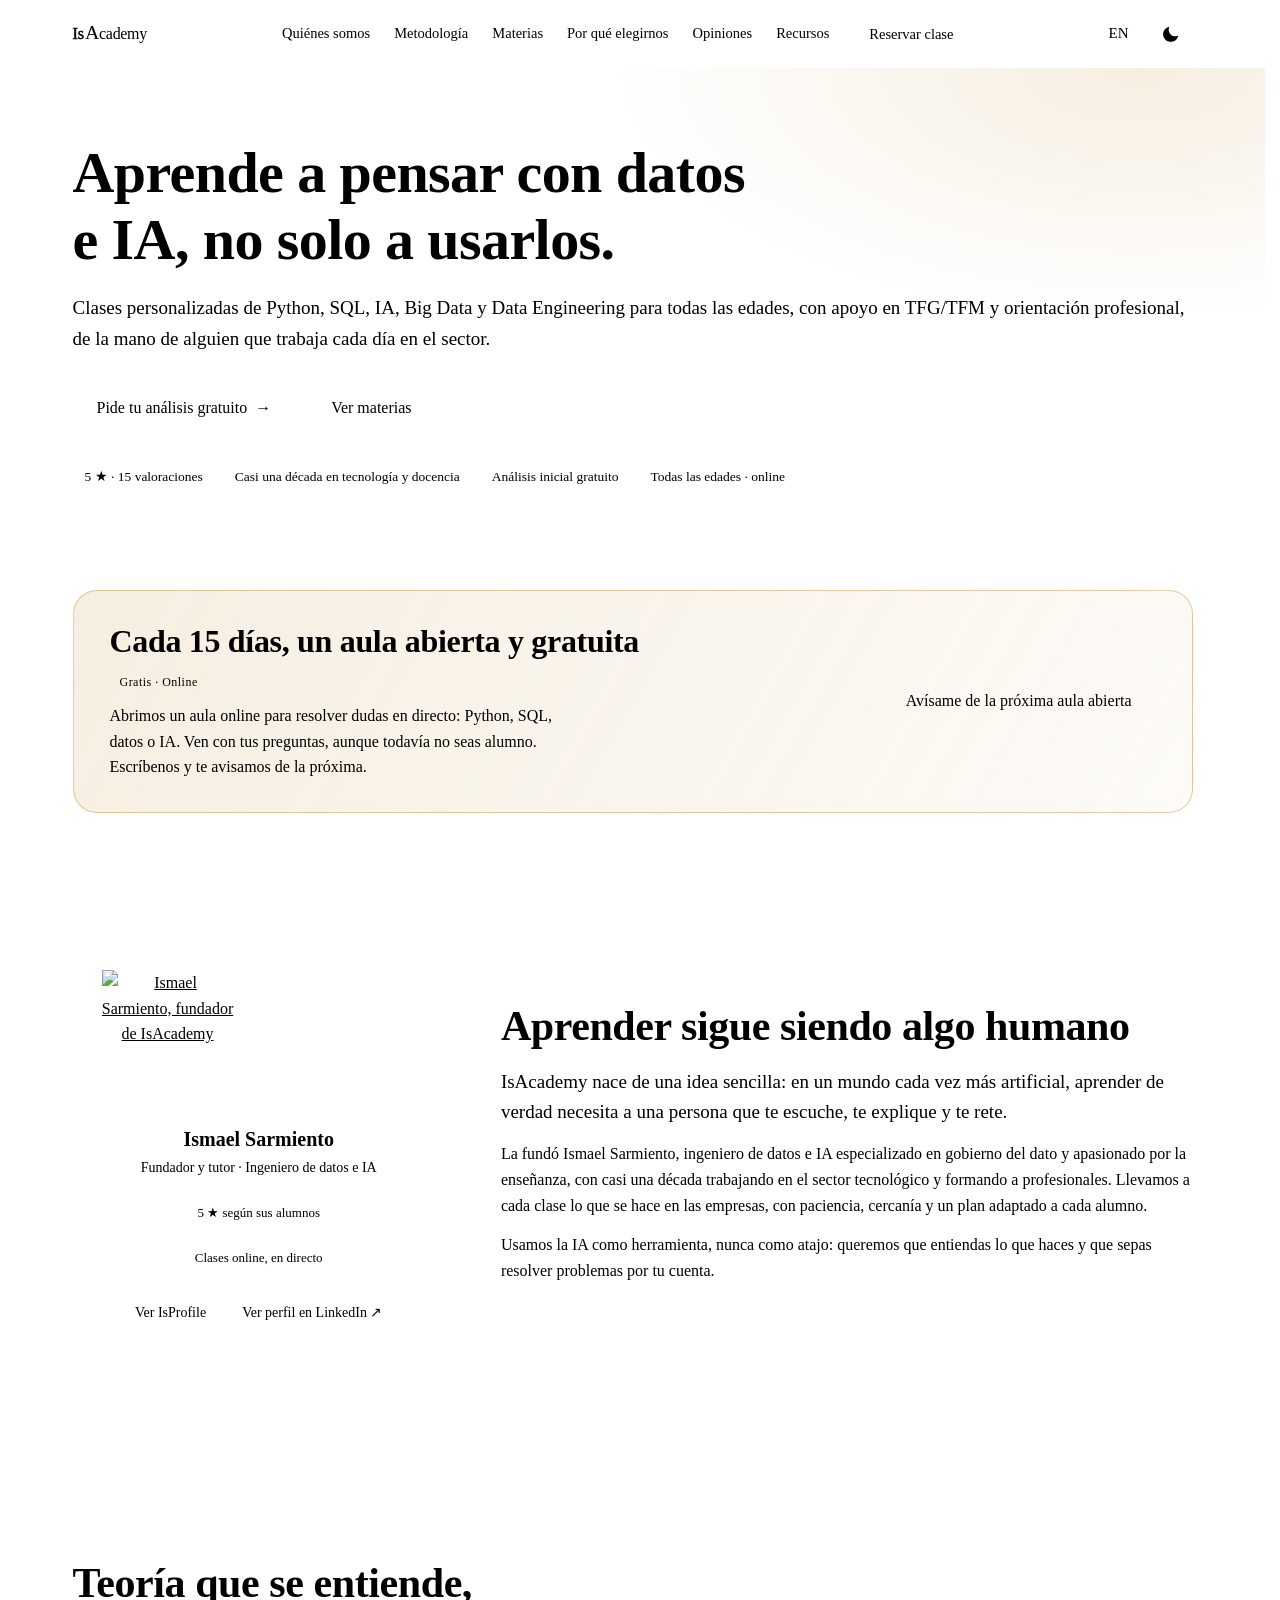
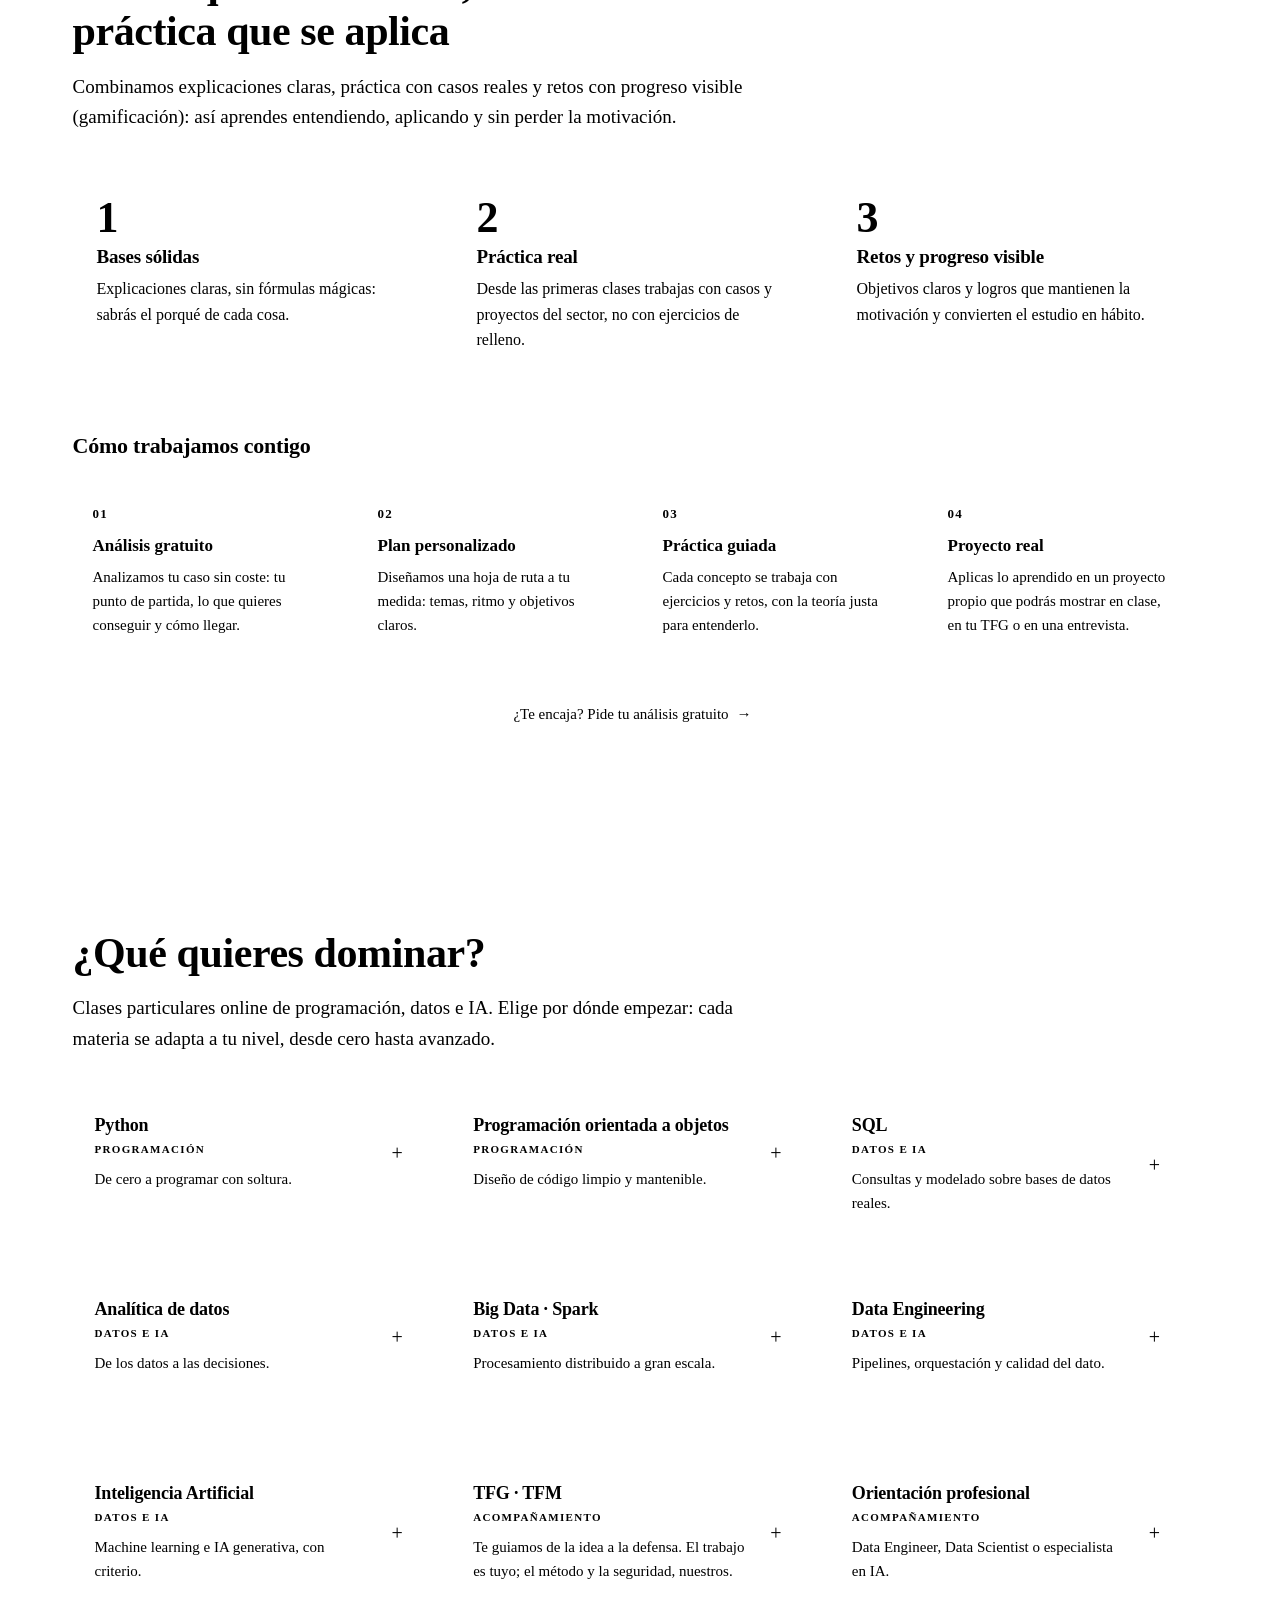
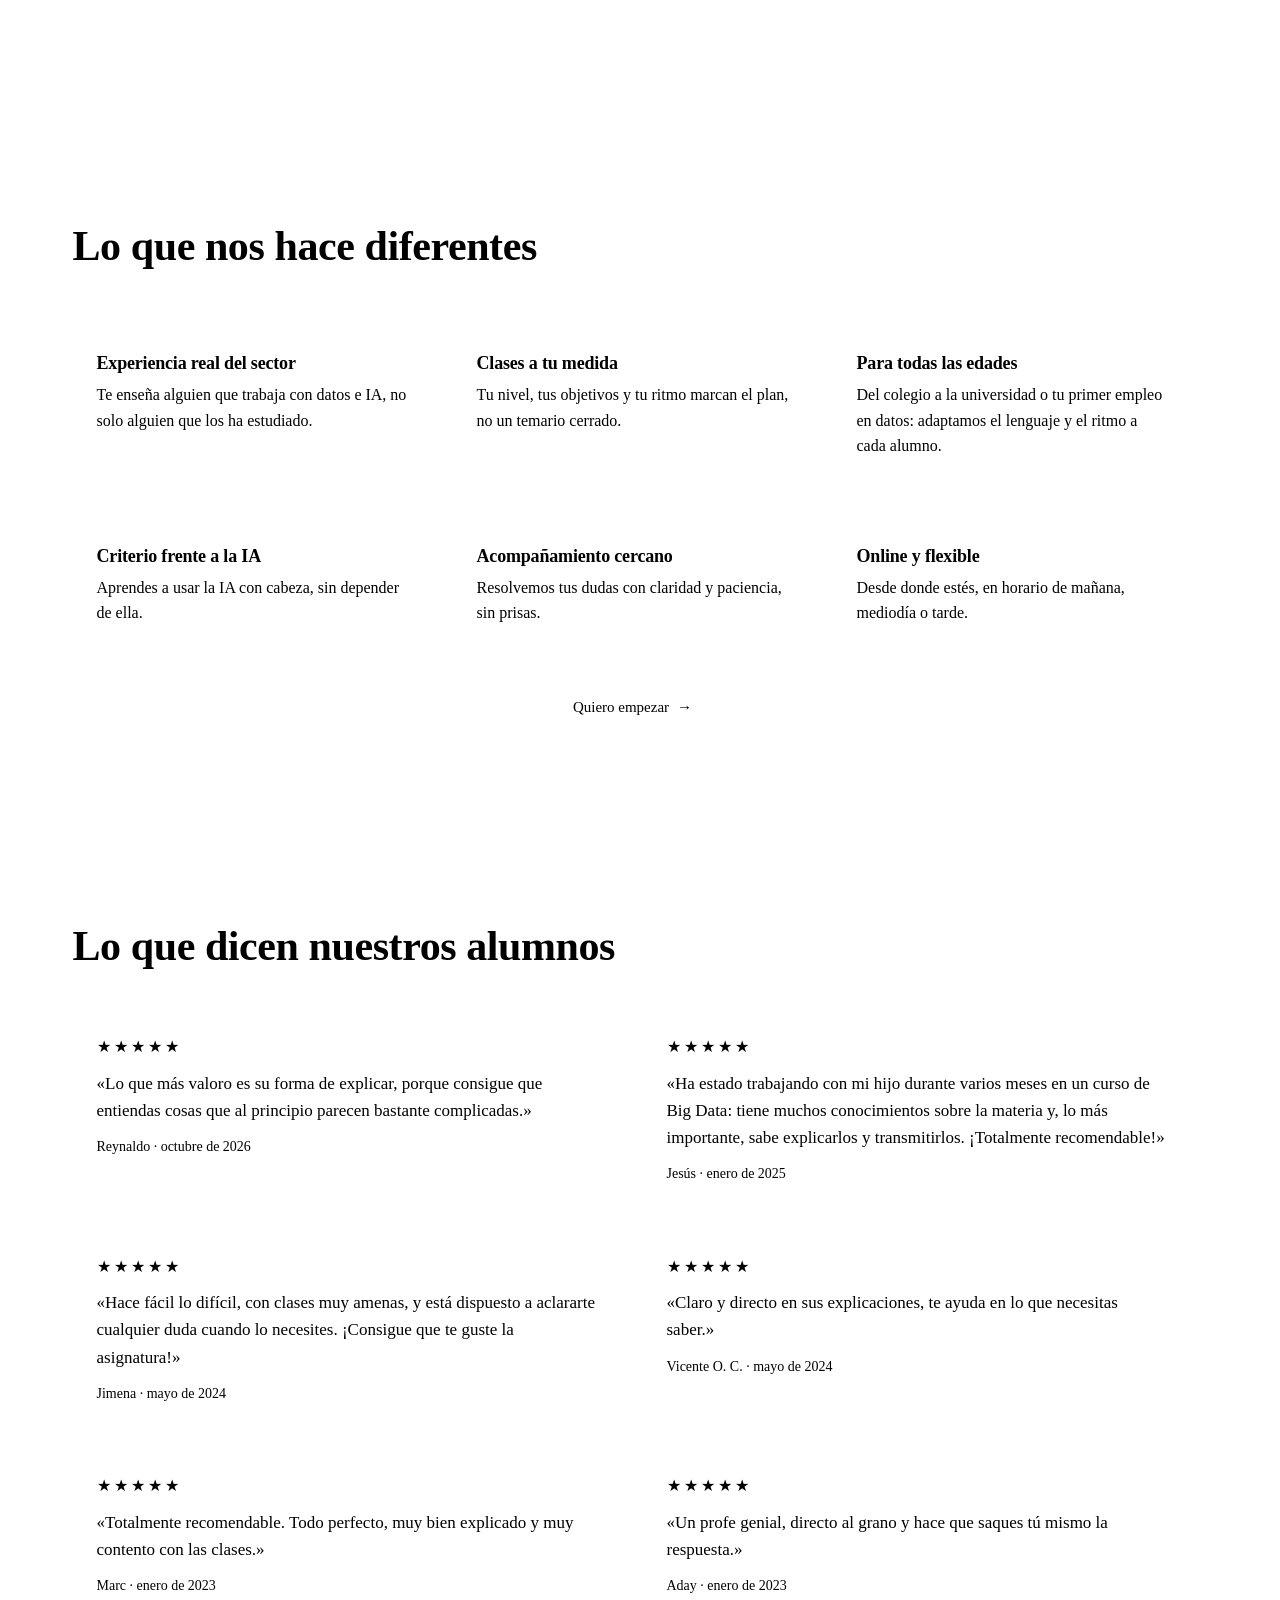
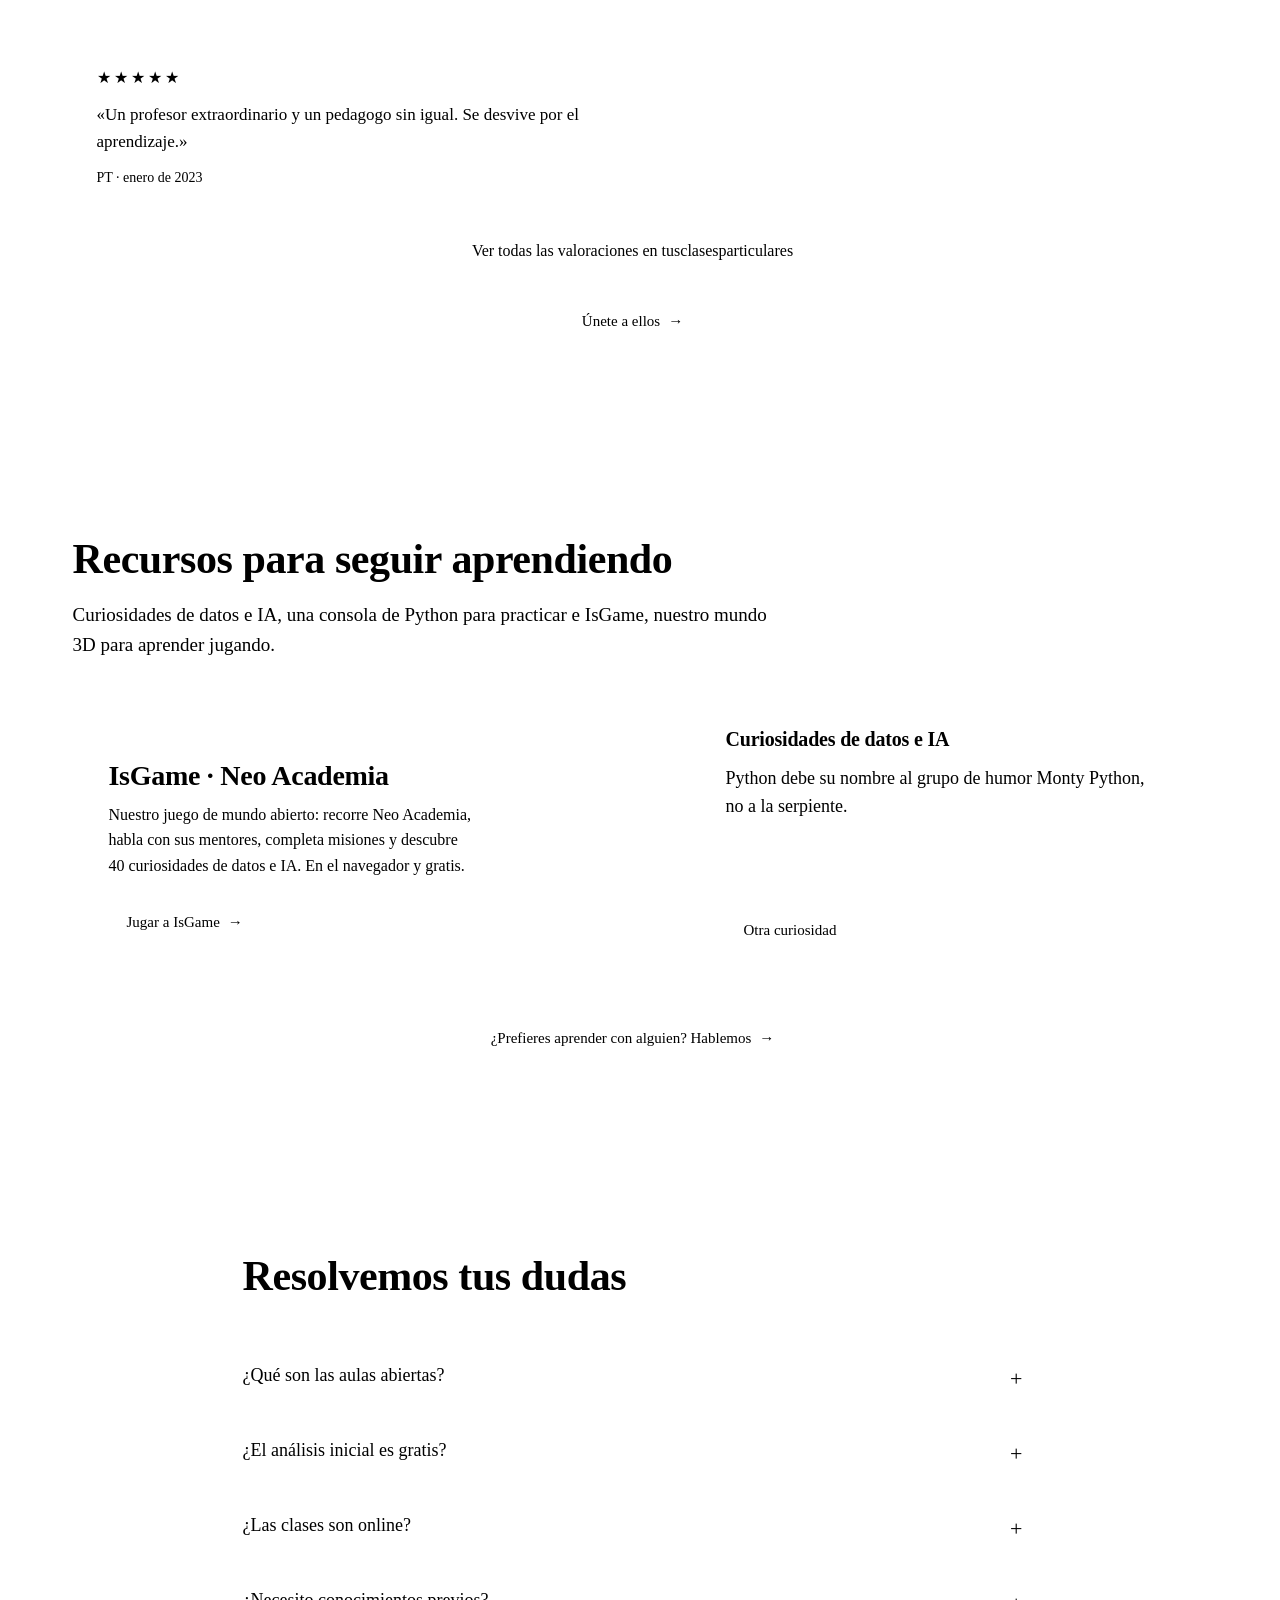
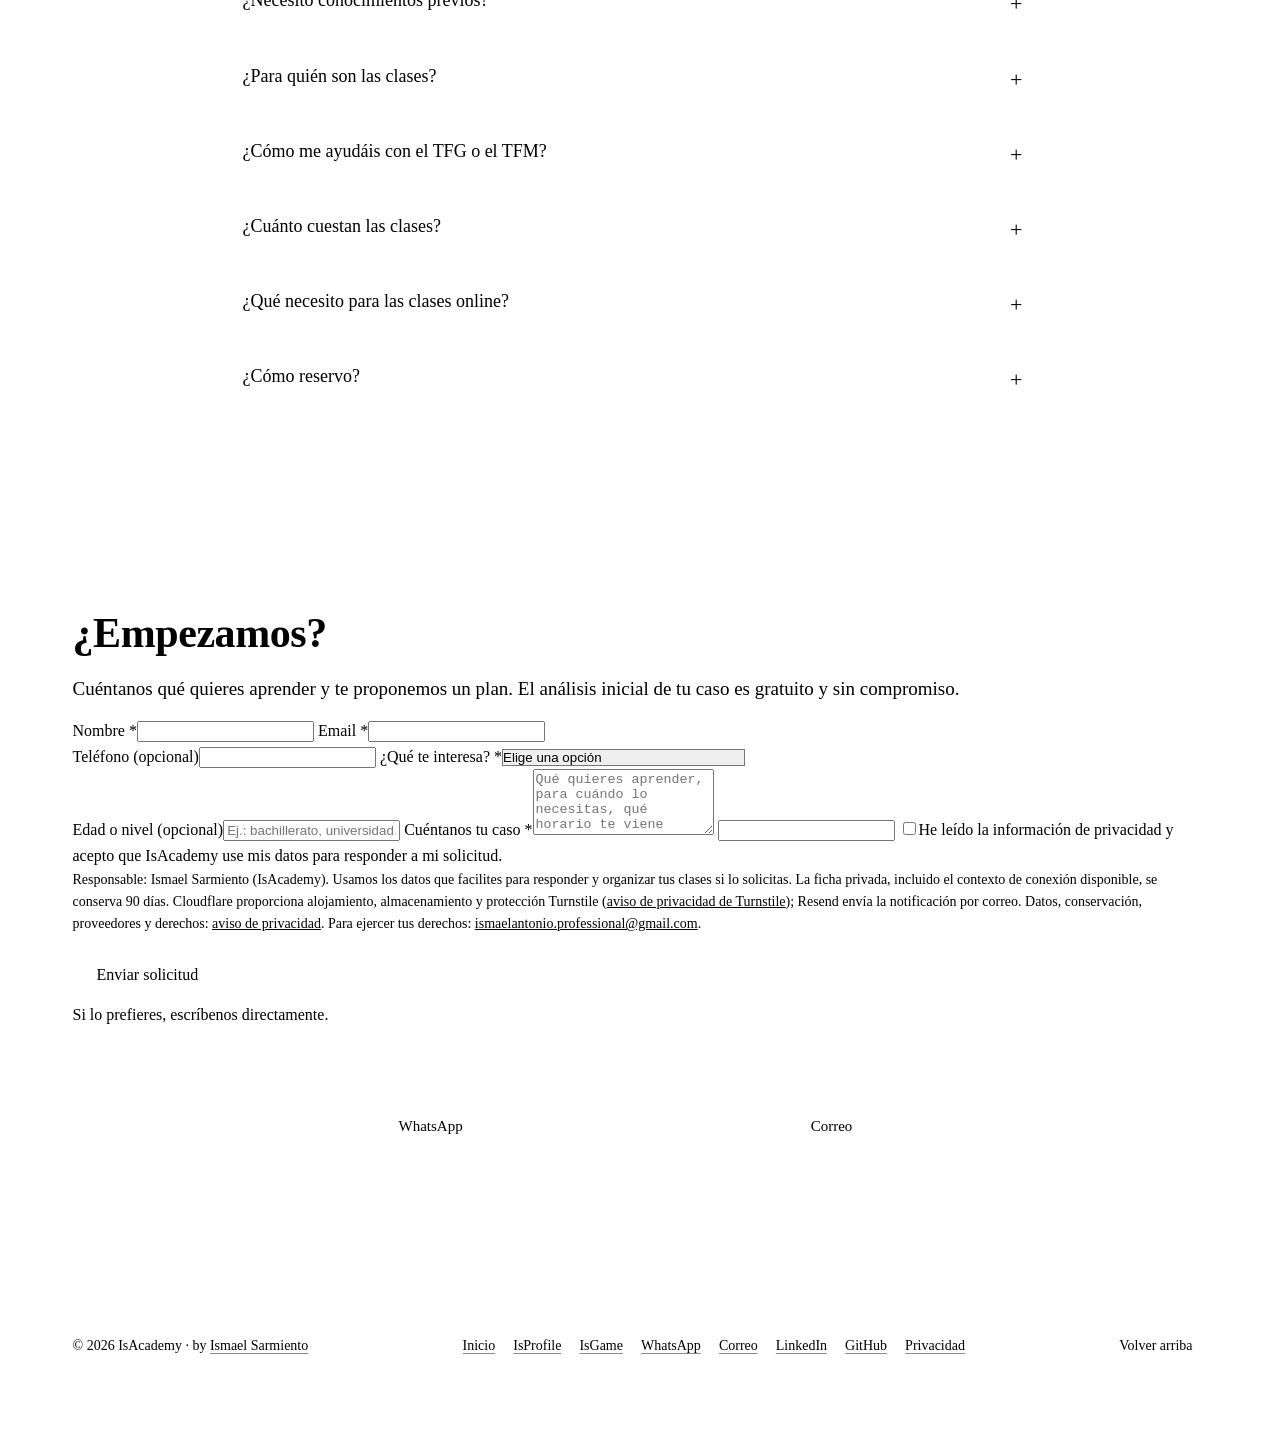
==== commit f3d188b4: "docs: add the latest IsAcademy review Add a short excerpt from the latest public TusClases review an" ====
--- a/index.html
+++ b/index.html
@@ -2,7 +2,7 @@
 <html lang="es">
 <head>
   <meta charset="utf-8">
-  <meta http-equiv="Content-Security-Policy" content="default-src 'self'; script-src 'self' https://cdn.jsdelivr.net https://static.cloudflareinsights.com https://challenges.cloudflare.com 'wasm-unsafe-eval' 'sha256-LE+vuFxhjxMJcQMmncc9UeJyERHxhrI8aGqHmUua8G0=' 'sha256-2IrbR/ryTR8PhOFflouDxHeBQlN8pIPyQcwaH8efphU='; style-src 'self'; img-src 'self' data:; font-src 'self'; connect-src 'self' https://isa-forms.ismaelantonio-professional.workers.dev https://cdn.jsdelivr.net https://cloudflareinsights.com; frame-src https://challenges.cloudflare.com; worker-src 'self' blob:; object-src 'none'; base-uri 'none'; form-action 'none'">
+  <meta http-equiv="Content-Security-Policy" content="default-src 'self'; script-src 'self' https://cdn.jsdelivr.net https://static.cloudflareinsights.com https://challenges.cloudflare.com 'wasm-unsafe-eval' 'sha256-dShQtuuQxjnfqOMpMV8p5HKhG119CbyQwilAicJ+Z6Y=' 'sha256-2IrbR/ryTR8PhOFflouDxHeBQlN8pIPyQcwaH8efphU='; style-src 'self'; img-src 'self' data:; font-src 'self'; connect-src 'self' https://isa-forms.ismaelantonio-professional.workers.dev https://cdn.jsdelivr.net https://cloudflareinsights.com; frame-src https://challenges.cloudflare.com; worker-src 'self' blob:; object-src 'none'; base-uri 'none'; form-action 'none'">
   <script id="startup-guard">// Embedded before first paint by the three sites' generators. No imports: recovery must survive a broken module graph.
 (() => {
   'use strict';
@@ -89,13 +89,13 @@
   <meta name="twitter:card" content="summary_large_image">
   <link rel="preload" href="/assets/ds/fonts/allura-latin.woff2" as="font" type="font/woff2" crossorigin>
   <link rel="preload" href="/assets/ds/fonts/space-grotesk-latin.woff2" as="font" type="font/woff2" crossorigin>
-  <link rel="stylesheet" href="/assets/ds/tokens.css?v=20261109rc2">
-  <link rel="stylesheet" href="/assets/ds/contact.css?v=20261109rc2">
-  <link rel="stylesheet" href="/assets/ds/assistant.css?v=20261109rc2">
-  <link rel="stylesheet" href="/assets/ds/portrait.css?v=20261109rc2">
-  <link rel="stylesheet" href="/assets/ds/startup.css?v=20261109rc2">
-  <link rel="stylesheet" href="css/main.css?v=20261109rc2">
-  <link rel="stylesheet" href="css/print.css?v=20261109rc2" media="print">
+  <link rel="stylesheet" href="/assets/ds/tokens.css?v=20261111a">
+  <link rel="stylesheet" href="/assets/ds/contact.css?v=20261111a">
+  <link rel="stylesheet" href="/assets/ds/assistant.css?v=20261111a">
+  <link rel="stylesheet" href="/assets/ds/portrait.css?v=20261111a">
+  <link rel="stylesheet" href="/assets/ds/startup.css?v=20261111a">
+  <link rel="stylesheet" href="css/main.css?v=20261111a">
+  <link rel="stylesheet" href="css/print.css?v=20261111a" media="print">
   <script type="application/ld+json">
 {
   "@context": "https://schema.org",
@@ -368,7 +368,7 @@
             <a class="btn btn-primary btn-lg btn-arrow" href="#contacto" data-i18n="hero.cta1">Pide tu análisis gratuito</a>
             <a class="btn btn-lg" href="#materias" data-i18n="hero.cta2">Ver materias</a>
           </div>
-          <ul class="trust" id="trust"><!--pre--><li>Valoración de 5 ★</li><li>Casi una década en tecnología y docencia</li><li>Análisis inicial gratuito</li><li>Todas las edades · online</li><!--/pre--></ul>
+          <ul class="trust" id="trust"><!--pre--><li>5 ★ · 15 valoraciones</li><li>Casi una década en tecnología y docencia</li><li>Análisis inicial gratuito</li><li>Todas las edades · online</li><!--/pre--></ul>
         </div>
         <div class="hero-visual reveal">
           <div class="code-card">
@@ -538,6 +538,9 @@
           <h2 data-i18n="reviews.title">Lo que dicen nuestros alumnos</h2>
         </div>
         <div class="reviews" id="reviews"><!--pre--><figure class="card review reveal">
+      <div class="stars" role="img" aria-label="5 de 5 estrellas">★★★★★</div>
+      <blockquote>«Lo que más valoro es su forma de explicar, porque consigue que entiendas cosas que al principio parecen bastante complicadas.»</blockquote>
+      <figcaption>Reynaldo · octubre de 2026</figcaption></figure><figure class="card review reveal">
       <div class="stars" role="img" aria-label="5 de 5 estrellas">★★★★★</div>
       <blockquote>«Ha estado trabajando con mi hijo durante varios meses en un curso de Big Data: tiene muchos conocimientos sobre la materia y, lo más importante, sabe explicarlos y transmitirlos. ¡Totalmente recomendable!»</blockquote>
       <figcaption>Jesús · enero de 2025</figcaption></figure><figure class="card review reveal">
@@ -703,39 +706,39 @@
 
   <script type="importmap">{
   "imports": {
-    "./js/app.js": "./js/app.js?v=20261109rc2",
-    "./js/assistant.js": "./js/assistant.js?v=20261109rc2",
-    "./js/config.js": "./js/config.js?v=20261109rc2",
-    "./js/console.js": "./js/console.js?v=20261109rc2",
-    "./js/core/dom.js": "./js/core/dom.js?v=20261109rc2",
-    "./js/core/frame-guard.js": "./js/core/frame-guard.js?v=20261109rc2",
-    "./js/core/highlight.js": "./js/core/highlight.js?v=20261109rc2",
-    "./js/core/python-runtime.js": "./js/core/python-runtime.js?v=20261109rc2",
-    "./js/debugger.js": "./js/debugger.js?v=20261109rc2",
-    "./js/form.js": "./js/form.js?v=20261109rc2",
-    "./js/i18n.js": "./js/i18n.js?v=20261109rc2",
-    "./js/intro.js": "./js/intro.js?v=20261109rc2",
-    "./js/lessons.js": "./js/lessons.js?v=20261109rc2",
-    "./js/nav.js": "./js/nav.js?v=20261109rc2",
-    "./js/opening.js": "./js/opening.js?v=20261109rc2",
-    "./js/pdf.js": "./js/pdf.js?v=20261109rc2",
-    "./js/prerender.js": "./js/prerender.js?v=20261109rc2",
-    "./js/python-worker.js": "./js/python-worker.js?v=20261109rc2",
-    "./js/sections.js": "./js/sections.js?v=20261109rc2",
-    "./js/theme.js": "./js/theme.js?v=20261109rc2",
-    "/assets/ds/assistant.js": "/assets/ds/assistant.js?v=20261109rc2",
-    "/assets/ds/avatar.js": "/assets/ds/avatar.js?v=20261109rc2",
-    "/assets/ds/favicon.js": "/assets/ds/favicon.js?v=20261109rc2",
-    "/assets/ds/fx.js": "/assets/ds/fx.js?v=20261109rc2",
-    "/assets/ds/ds.js": "/assets/ds/ds.js?v=20261109rc2",
-    "/assets/ds/frame-guard.js": "/assets/ds/frame-guard.js?v=20261109rc2",
-    "/assets/ds/contact.js": "/assets/ds/contact.js?v=20261109rc2",
-    "/assets/ds/views.js": "/assets/ds/views.js?v=20261109rc2",
-    "/assets/ds/intro.js": "/assets/ds/intro.js?v=20261109rc2",
-    "/assets/ds/signature.js": "/assets/ds/signature.js?v=20261109rc2"
+    "./js/app.js": "./js/app.js?v=20261111a",
+    "./js/assistant.js": "./js/assistant.js?v=20261111a",
+    "./js/config.js": "./js/config.js?v=20261111a",
+    "./js/console.js": "./js/console.js?v=20261111a",
+    "./js/core/dom.js": "./js/core/dom.js?v=20261111a",
+    "./js/core/frame-guard.js": "./js/core/frame-guard.js?v=20261111a",
+    "./js/core/highlight.js": "./js/core/highlight.js?v=20261111a",
+    "./js/core/python-runtime.js": "./js/core/python-runtime.js?v=20261111a",
+    "./js/debugger.js": "./js/debugger.js?v=20261111a",
+    "./js/form.js": "./js/form.js?v=20261111a",
+    "./js/i18n.js": "./js/i18n.js?v=20261111a",
+    "./js/intro.js": "./js/intro.js?v=20261111a",
+    "./js/lessons.js": "./js/lessons.js?v=20261111a",
+    "./js/nav.js": "./js/nav.js?v=20261111a",
+    "./js/opening.js": "./js/opening.js?v=20261111a",
+    "./js/pdf.js": "./js/pdf.js?v=20261111a",
+    "./js/prerender.js": "./js/prerender.js?v=20261111a",
+    "./js/python-worker.js": "./js/python-worker.js?v=20261111a",
+    "./js/sections.js": "./js/sections.js?v=20261111a",
+    "./js/theme.js": "./js/theme.js?v=20261111a",
+    "/assets/ds/assistant.js": "/assets/ds/assistant.js?v=20261111a",
+    "/assets/ds/avatar.js": "/assets/ds/avatar.js?v=20261111a",
+    "/assets/ds/favicon.js": "/assets/ds/favicon.js?v=20261111a",
+    "/assets/ds/fx.js": "/assets/ds/fx.js?v=20261111a",
+    "/assets/ds/ds.js": "/assets/ds/ds.js?v=20261111a",
+    "/assets/ds/frame-guard.js": "/assets/ds/frame-guard.js?v=20261111a",
+    "/assets/ds/contact.js": "/assets/ds/contact.js?v=20261111a",
+    "/assets/ds/views.js": "/assets/ds/views.js?v=20261111a",
+    "/assets/ds/intro.js": "/assets/ds/intro.js?v=20261111a",
+    "/assets/ds/signature.js": "/assets/ds/signature.js?v=20261111a"
   }
 }</script>
-  <script type="module" data-startup-entry src="js/app.js?v=20261109rc2"></script>
+  <script type="module" data-startup-entry src="js/app.js?v=20261111a"></script>
   <!-- Cloudflare Web Analytics (cookieless; the same site as Inicio and IsProfile) --><script defer src="https://static.cloudflareinsights.com/beacon.min.js" data-cf-beacon='{"token": "1af8978bb58b4f6cb3771790a71c784c"}'></script><!-- End Cloudflare Web Analytics -->
 </body>
 </html>
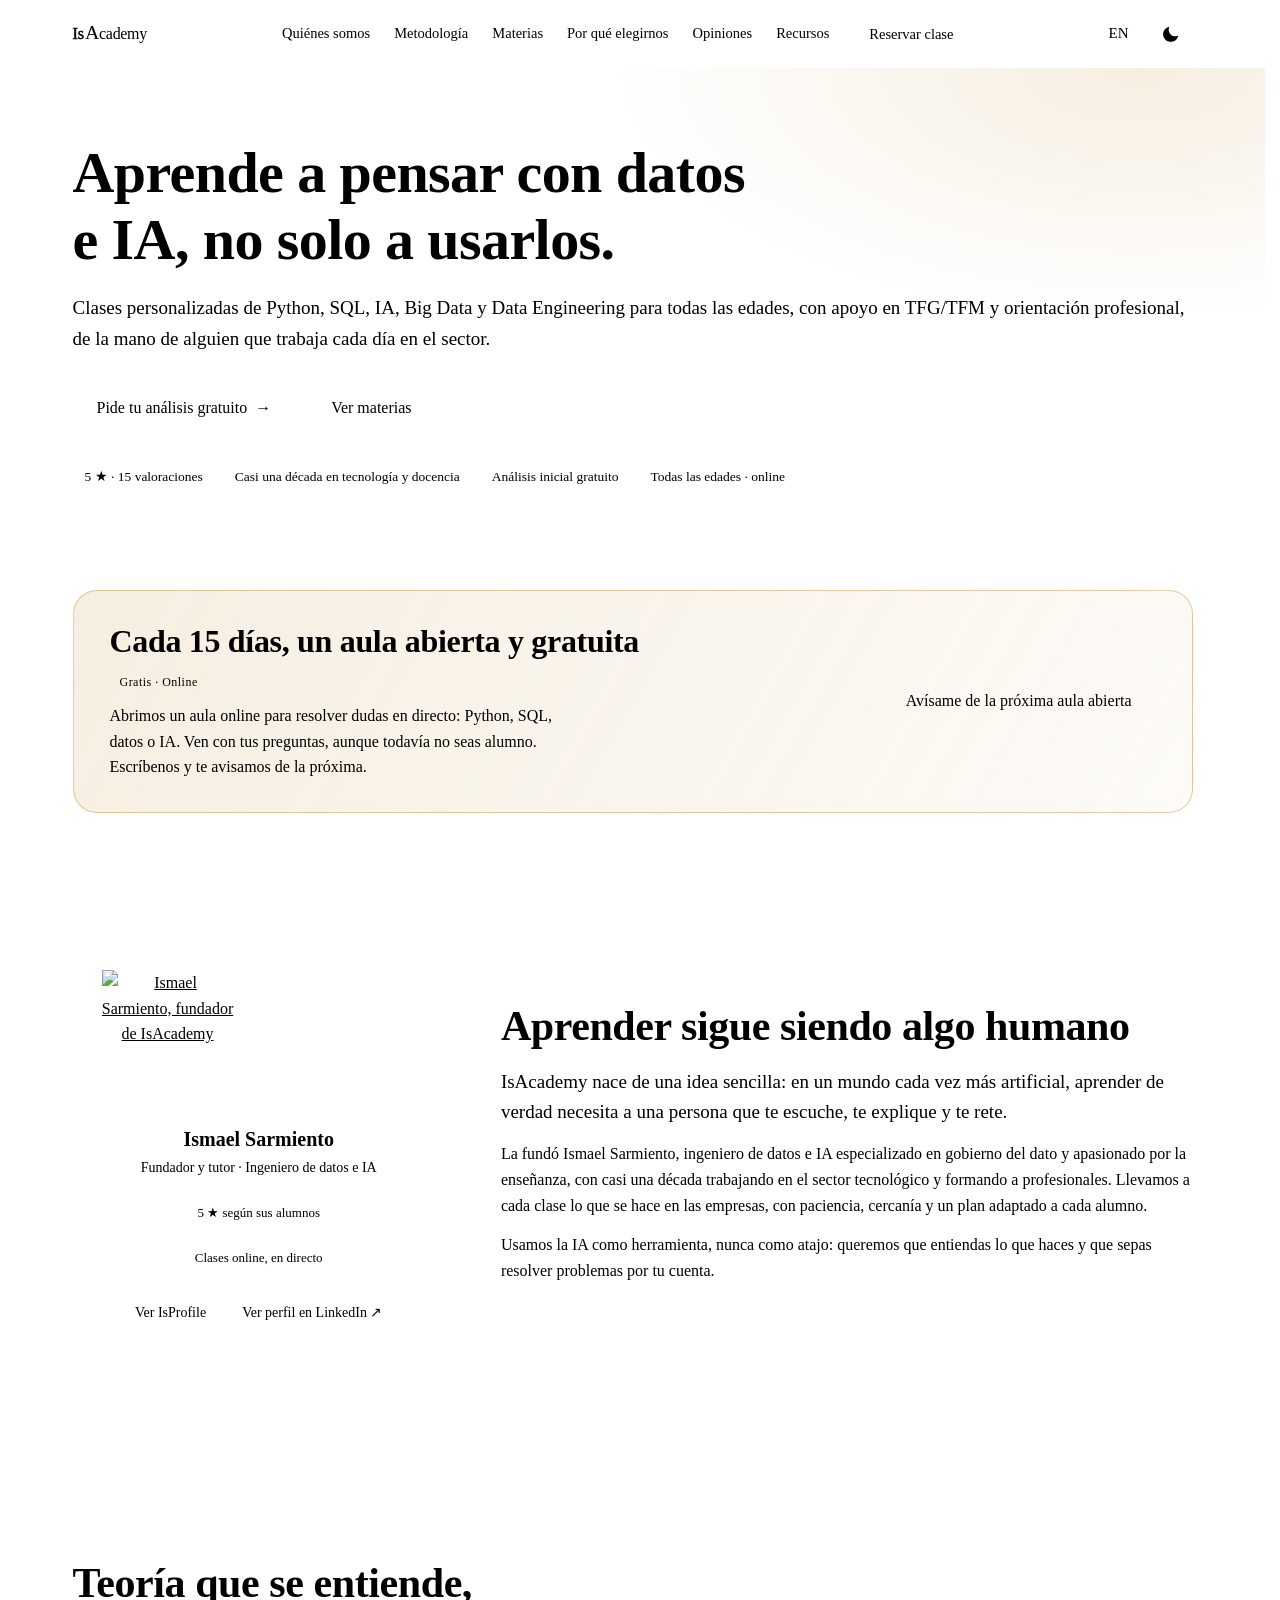
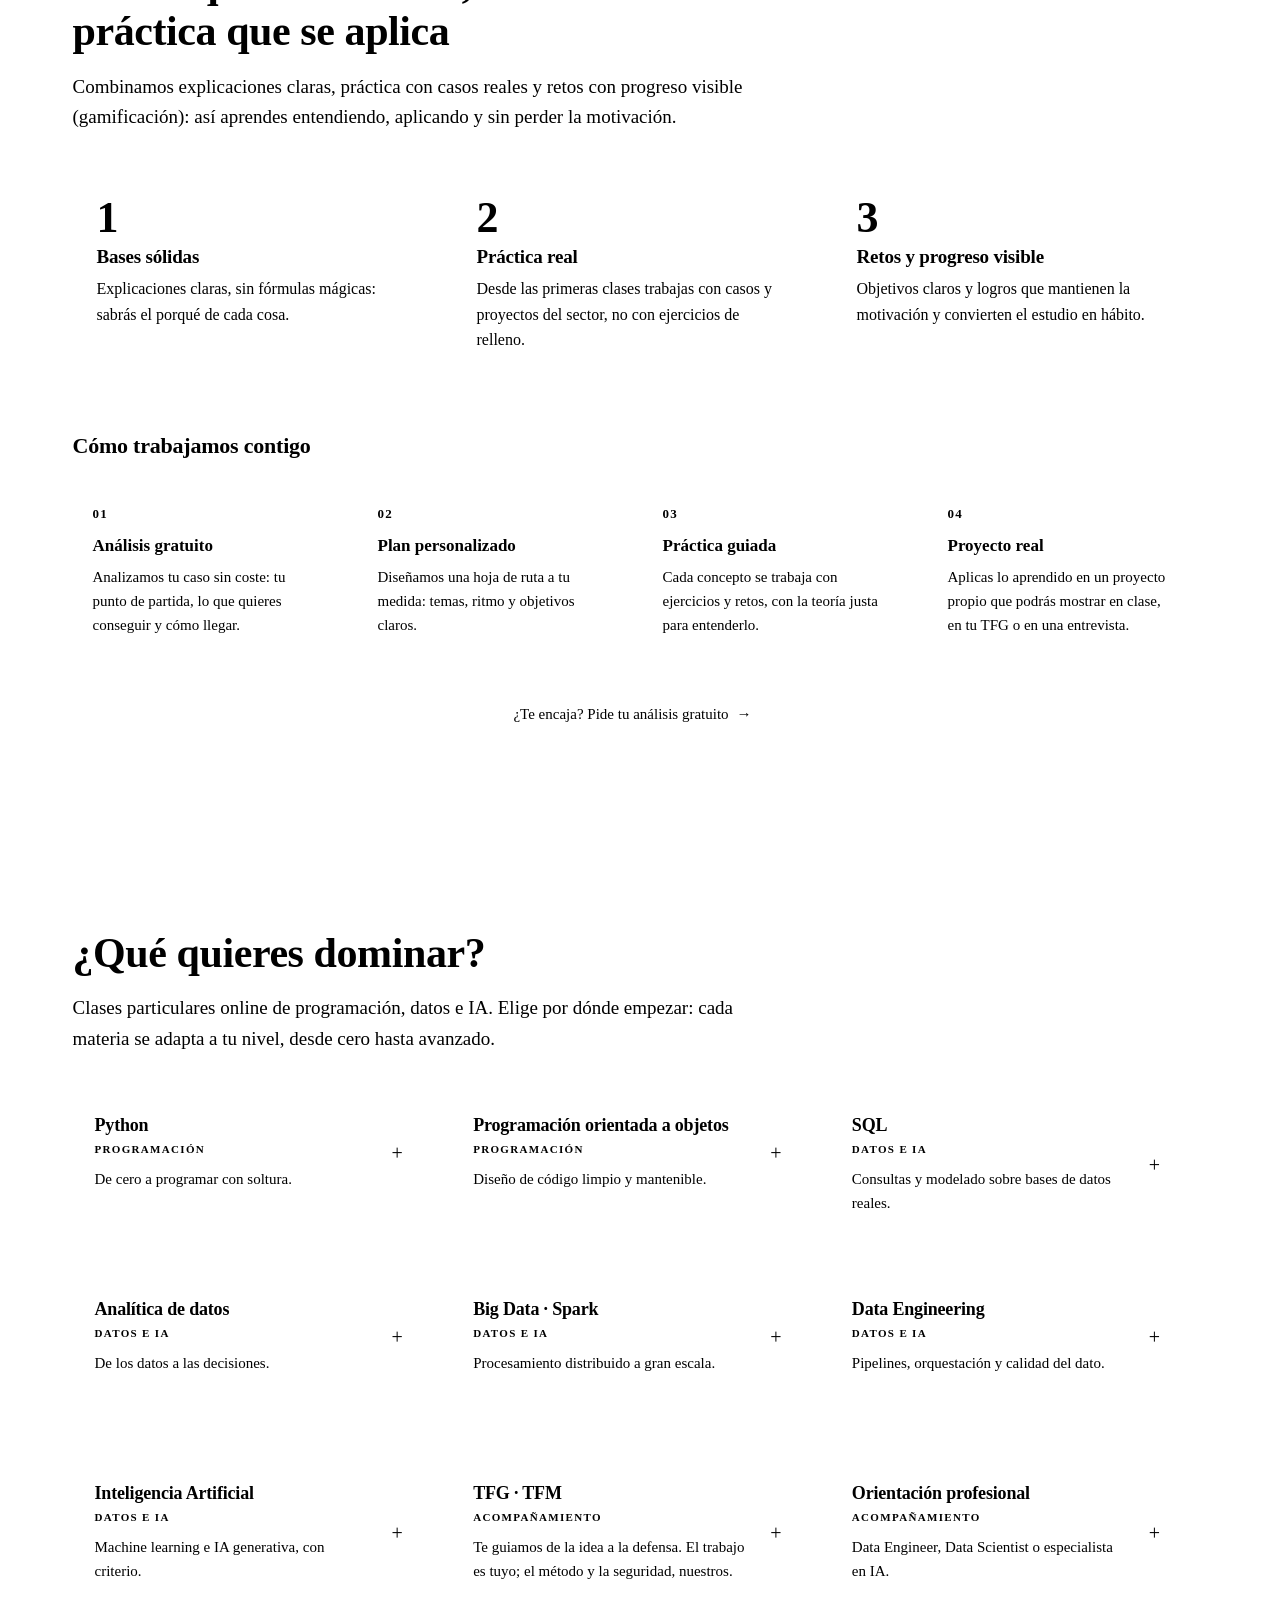
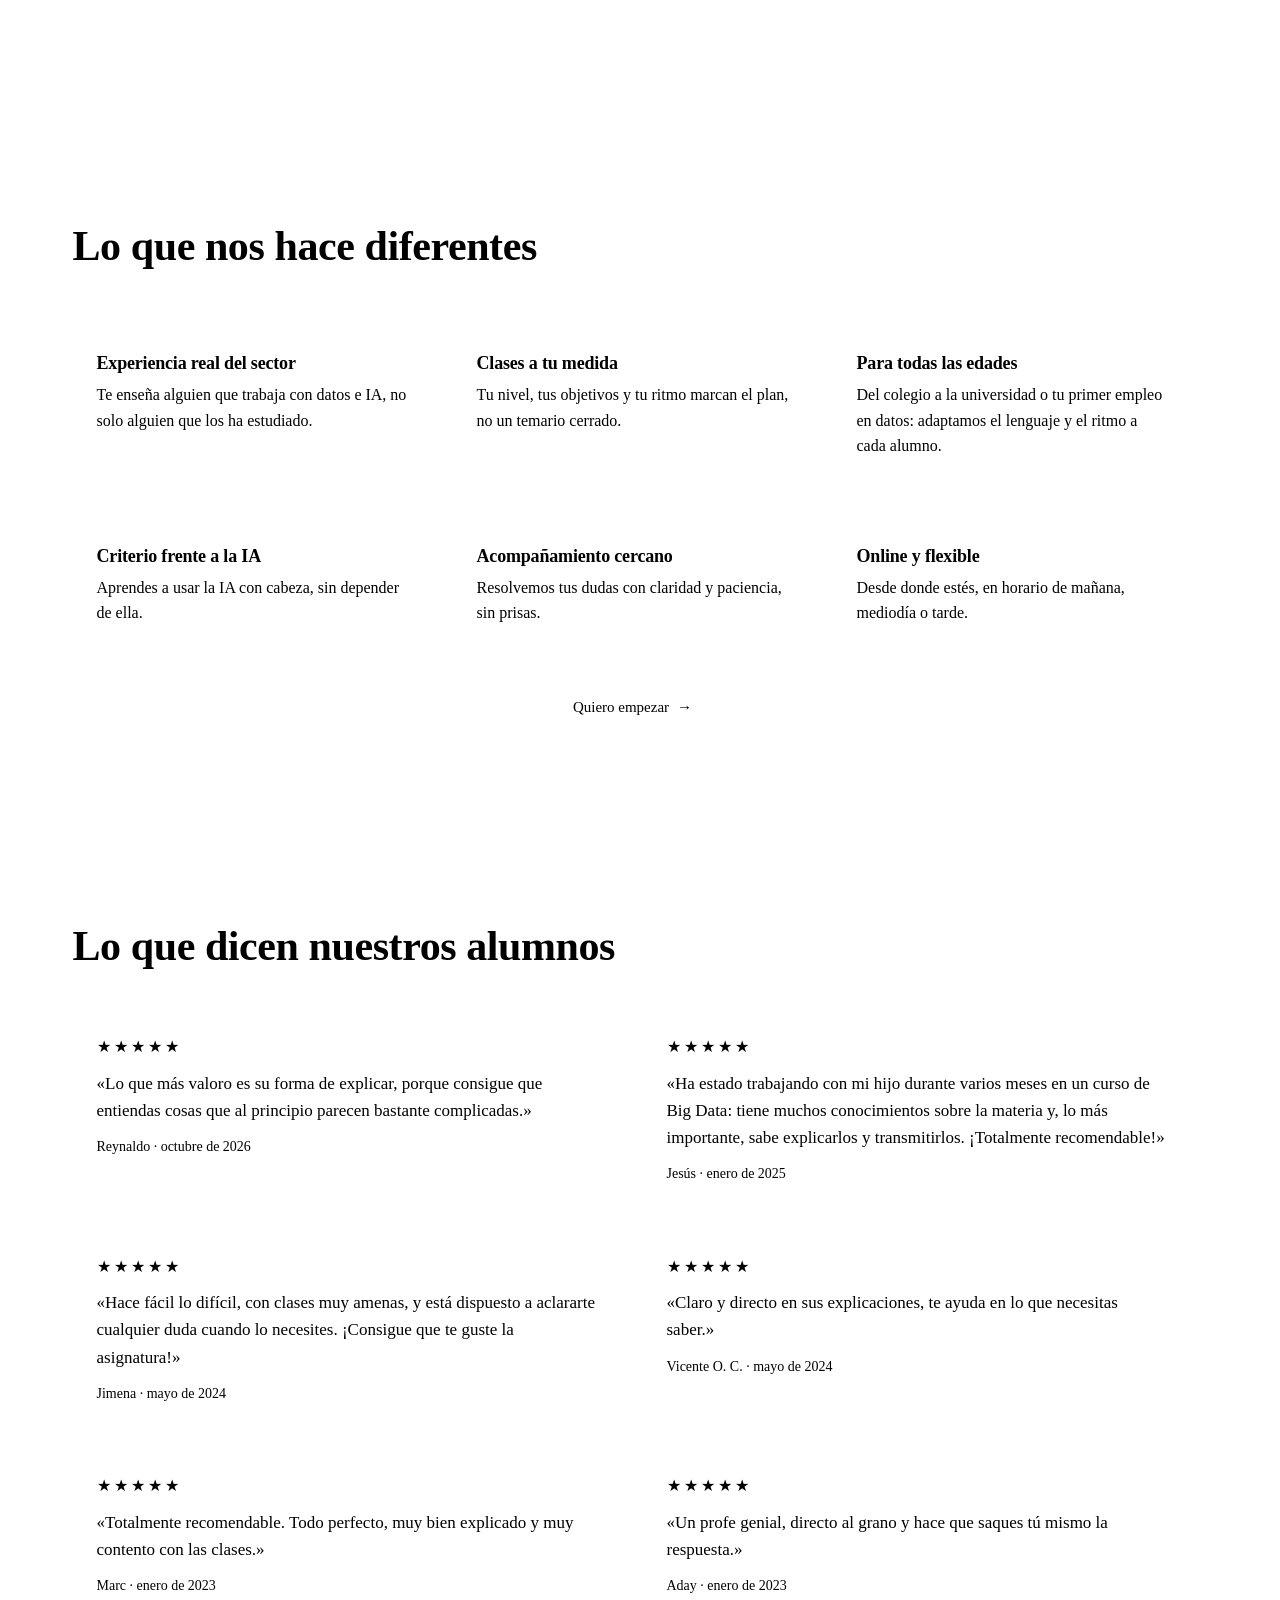
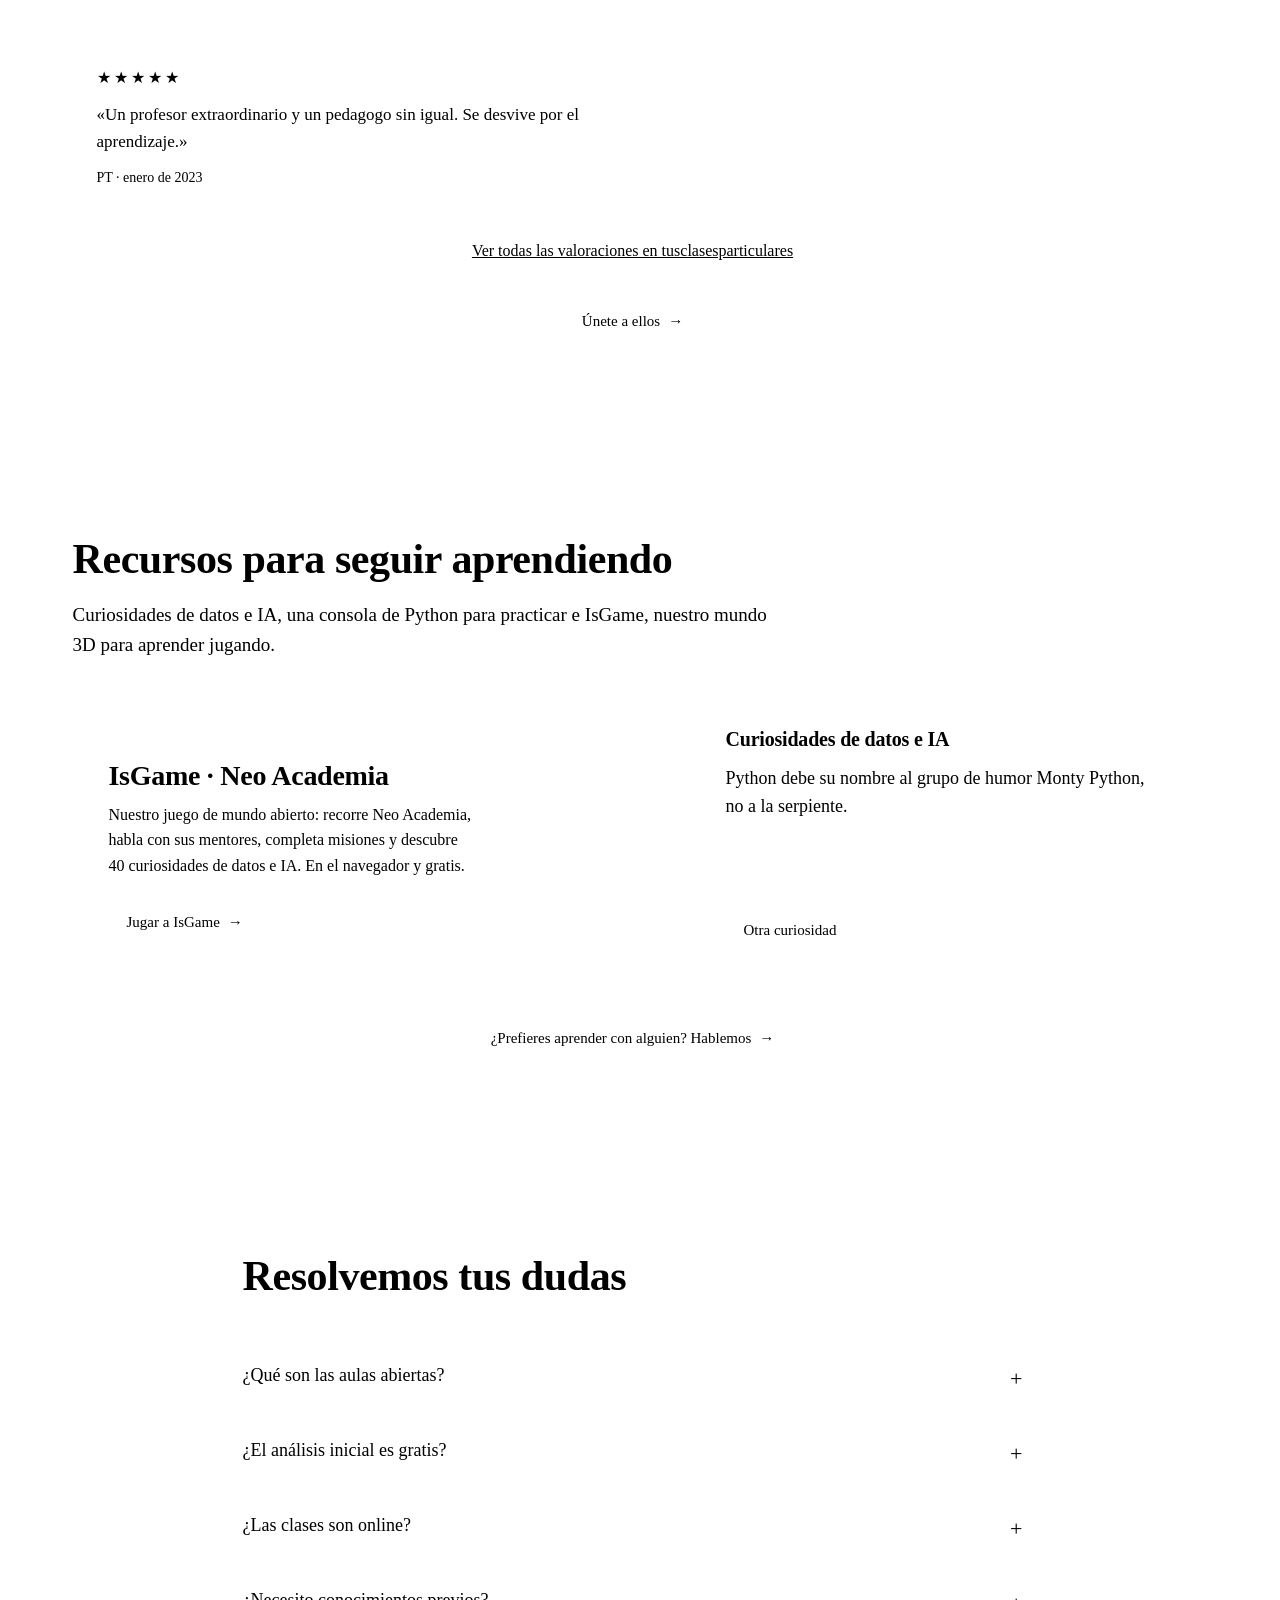
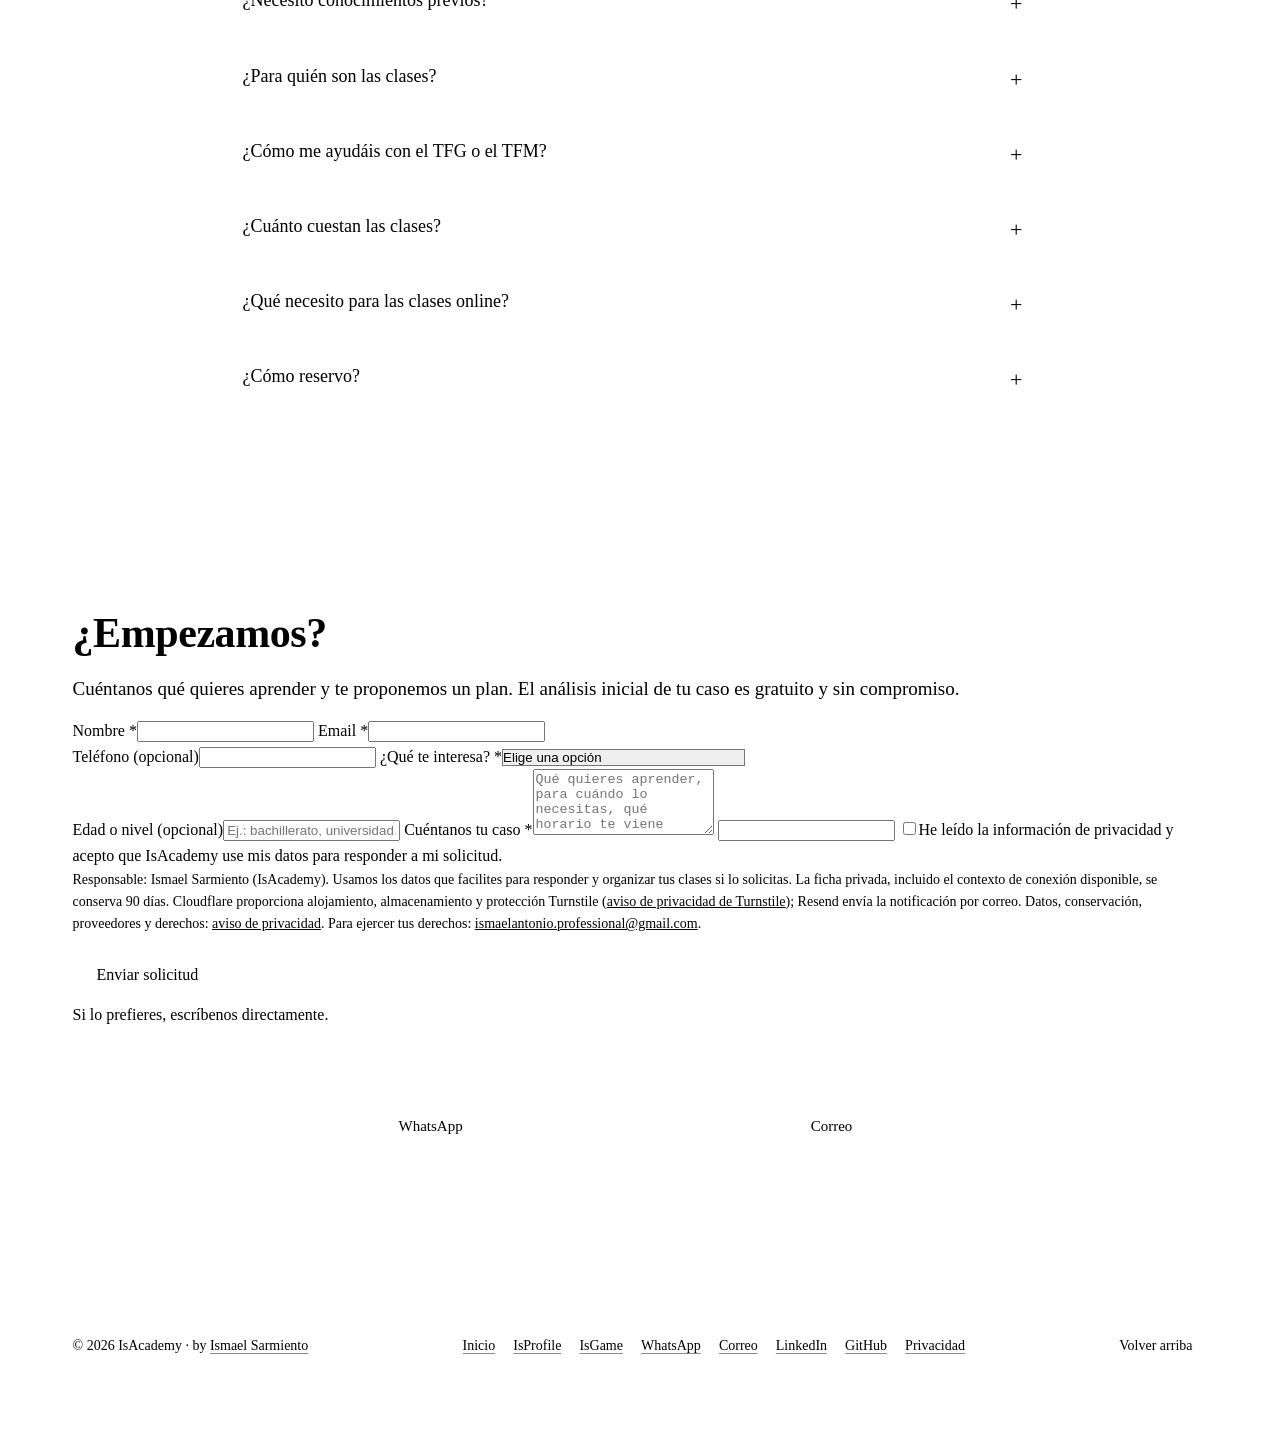
==== commit 109517dc: "fix(academy): static reviews link and no wrap attribute on the editor #reviewsLink had target and re" ====
--- a/index.html
+++ b/index.html
@@ -2,7 +2,7 @@
 <html lang="es">
 <head>
   <meta charset="utf-8">
-  <meta http-equiv="Content-Security-Policy" content="default-src 'self'; script-src 'self' https://cdn.jsdelivr.net https://static.cloudflareinsights.com https://challenges.cloudflare.com 'wasm-unsafe-eval' 'sha256-dShQtuuQxjnfqOMpMV8p5HKhG119CbyQwilAicJ+Z6Y=' 'sha256-2IrbR/ryTR8PhOFflouDxHeBQlN8pIPyQcwaH8efphU='; style-src 'self'; img-src 'self' data:; font-src 'self'; connect-src 'self' https://isa-forms.ismaelantonio-professional.workers.dev https://cdn.jsdelivr.net https://cloudflareinsights.com; frame-src https://challenges.cloudflare.com; worker-src 'self' blob:; object-src 'none'; base-uri 'none'; form-action 'none'">
+  <meta http-equiv="Content-Security-Policy" content="default-src 'self'; script-src 'self' https://cdn.jsdelivr.net https://static.cloudflareinsights.com https://challenges.cloudflare.com 'wasm-unsafe-eval' 'sha256-hBzlKx0wJOY9GdWWkgI8KSH9v6LV3Z7+zgHWsedVANA=' 'sha256-2IrbR/ryTR8PhOFflouDxHeBQlN8pIPyQcwaH8efphU=' 'sha256-MSyqQsM0/pt0j+r74/k6Vab7tI6r4h2SyaC+XBKr1iI='; style-src 'self'; img-src 'self' data:; font-src 'self'; connect-src 'self' https://isa-forms.ismaelantonio-professional.workers.dev https://cdn.jsdelivr.net https://cloudflareinsights.com; frame-src https://challenges.cloudflare.com; worker-src 'self' blob:; object-src 'none'; base-uri 'none'; form-action 'none'">
   <script id="startup-guard">// Embedded before first paint by the three sites' generators. No imports: recovery must survive a broken module graph.
 (() => {
   'use strict';
@@ -67,7 +67,9 @@
   <meta name="viewport" content="width=device-width, initial-scale=1, viewport-fit=cover">
   <title>IsAcademy · Clases de programación e IA online · Humanos en un mundo artificial</title>
   <meta name="description" content="Clases particulares online de Python, SQL, IA, Big Data y Data Engineering para todas las edades. Análisis inicial gratuito y aulas abiertas cada 15 días.">
-  <meta name="theme-color" content="#1c2547">
+  <meta name="color-scheme" content="light dark">
+  <meta name="theme-color" content="#fbf7ef" media="(prefers-color-scheme: light)" data-theme-color="light">
+  <meta name="theme-color" content="#0b1026" media="(prefers-color-scheme: dark)" data-theme-color="dark">
   <link rel="canonical" href="https://isuniverse.dev/academy/">
   <link rel="alternate" hreflang="es" href="https://isuniverse.dev/academy/">
   <link rel="alternate" hreflang="en" href="https://isuniverse.dev/academy/?lang=en">
@@ -89,13 +91,13 @@
   <meta name="twitter:card" content="summary_large_image">
   <link rel="preload" href="/assets/ds/fonts/allura-latin.woff2" as="font" type="font/woff2" crossorigin>
   <link rel="preload" href="/assets/ds/fonts/space-grotesk-latin.woff2" as="font" type="font/woff2" crossorigin>
-  <link rel="stylesheet" href="/assets/ds/tokens.css?v=20261111a">
-  <link rel="stylesheet" href="/assets/ds/contact.css?v=20261111a">
-  <link rel="stylesheet" href="/assets/ds/assistant.css?v=20261111a">
-  <link rel="stylesheet" href="/assets/ds/portrait.css?v=20261111a">
-  <link rel="stylesheet" href="/assets/ds/startup.css?v=20261111a">
-  <link rel="stylesheet" href="css/main.css?v=20261111a">
-  <link rel="stylesheet" href="css/print.css?v=20261111a" media="print">
+  <link rel="stylesheet" href="/assets/ds/tokens.css?v=20261126a">
+  <link rel="stylesheet" href="/assets/ds/contact.css?v=20261126a">
+  <link rel="stylesheet" href="/assets/ds/assistant.css?v=20261126a">
+  <link rel="stylesheet" href="/assets/ds/portrait.css?v=20261126a">
+  <link rel="stylesheet" href="/assets/ds/startup.css?v=20261126a">
+  <link rel="stylesheet" href="css/main.css?v=20261126a">
+  <link rel="stylesheet" href="css/print.css?v=20261126a" media="print">
   <script type="application/ld+json">
 {
   "@context": "https://schema.org",
@@ -559,7 +561,7 @@
       <div class="stars" role="img" aria-label="5 de 5 estrellas">★★★★★</div>
       <blockquote>«Un profesor extraordinario y un pedagogo sin igual. Se desvive por el aprendizaje.»</blockquote>
       <figcaption>PT · enero de 2023</figcaption></figure><!--/pre--></div>
-        <p class="center reveal"><a id="reviewsLink" target="_blank" rel="noopener noreferrer" data-i18n="reviews.source"><!--pre-->Ver todas las valoraciones en tusclasesparticulares<span class="sr-only"> (se abre en una pestaña nueva)</span><!--/pre--></a></p>
+        <p class="center reveal"><a id="reviewsLink" href="https://www.tusclasesparticulares.com/profesores/ismael-antonio-sarmiento-barberia.htm" target="_blank" rel="noopener noreferrer" data-i18n="reviews.source"><!--pre-->Ver todas las valoraciones en tusclasesparticulares<span class="sr-only"> (se abre en una pestaña nueva)</span><!--/pre--></a></p>
         <p class="mid-cta reveal"><a class="btn btn-primary btn-arrow" href="#contacto" data-i18n="cta.reviews">Únete a ellos</a></p>
       </div>
     </section>
@@ -602,7 +604,7 @@
                   <button class="btn btn-sm" data-action="console-stop" data-i18n="console.stop" disabled>Detener</button>
                 </div>
               </div>
-              <textarea class="code-surface" id="pyEditor" spellcheck="false" autocapitalize="off" autocorrect="off" wrap="off" data-i18n-aria="console.editorLabel" aria-label="Editor de código Python"></textarea>
+              <textarea class="code-surface" id="pyEditor" spellcheck="false" autocapitalize="off" autocorrect="off" data-i18n-aria="console.editorLabel" aria-label="Editor de código Python"></textarea>
               <p class="console-label" data-i18n="console.output">Salida</p>
               <pre id="pyOut" aria-live="polite"></pre>
               <div class="dbg" id="dbg" hidden>
@@ -706,39 +708,40 @@
 
   <script type="importmap">{
   "imports": {
-    "./js/app.js": "./js/app.js?v=20261111a",
-    "./js/assistant.js": "./js/assistant.js?v=20261111a",
-    "./js/config.js": "./js/config.js?v=20261111a",
-    "./js/console.js": "./js/console.js?v=20261111a",
-    "./js/core/dom.js": "./js/core/dom.js?v=20261111a",
-    "./js/core/frame-guard.js": "./js/core/frame-guard.js?v=20261111a",
-    "./js/core/highlight.js": "./js/core/highlight.js?v=20261111a",
-    "./js/core/python-runtime.js": "./js/core/python-runtime.js?v=20261111a",
-    "./js/debugger.js": "./js/debugger.js?v=20261111a",
-    "./js/form.js": "./js/form.js?v=20261111a",
-    "./js/i18n.js": "./js/i18n.js?v=20261111a",
-    "./js/intro.js": "./js/intro.js?v=20261111a",
-    "./js/lessons.js": "./js/lessons.js?v=20261111a",
-    "./js/nav.js": "./js/nav.js?v=20261111a",
-    "./js/opening.js": "./js/opening.js?v=20261111a",
-    "./js/pdf.js": "./js/pdf.js?v=20261111a",
-    "./js/prerender.js": "./js/prerender.js?v=20261111a",
-    "./js/python-worker.js": "./js/python-worker.js?v=20261111a",
-    "./js/sections.js": "./js/sections.js?v=20261111a",
-    "./js/theme.js": "./js/theme.js?v=20261111a",
-    "/assets/ds/assistant.js": "/assets/ds/assistant.js?v=20261111a",
-    "/assets/ds/avatar.js": "/assets/ds/avatar.js?v=20261111a",
-    "/assets/ds/favicon.js": "/assets/ds/favicon.js?v=20261111a",
-    "/assets/ds/fx.js": "/assets/ds/fx.js?v=20261111a",
-    "/assets/ds/ds.js": "/assets/ds/ds.js?v=20261111a",
-    "/assets/ds/frame-guard.js": "/assets/ds/frame-guard.js?v=20261111a",
-    "/assets/ds/contact.js": "/assets/ds/contact.js?v=20261111a",
-    "/assets/ds/views.js": "/assets/ds/views.js?v=20261111a",
-    "/assets/ds/intro.js": "/assets/ds/intro.js?v=20261111a",
-    "/assets/ds/signature.js": "/assets/ds/signature.js?v=20261111a"
+    "./js/app.js": "./js/app.js?v=20261126a",
+    "./js/assistant.js": "./js/assistant.js?v=20261126a",
+    "./js/config.js": "./js/config.js?v=20261126a",
+    "./js/console.js": "./js/console.js?v=20261126a",
+    "./js/core/dom.js": "./js/core/dom.js?v=20261126a",
+    "./js/core/frame-guard.js": "./js/core/frame-guard.js?v=20261126a",
+    "./js/core/highlight.js": "./js/core/highlight.js?v=20261126a",
+    "./js/core/python-runtime.js": "./js/core/python-runtime.js?v=20261126a",
+    "./js/debugger.js": "./js/debugger.js?v=20261126a",
+    "./js/form.js": "./js/form.js?v=20261126a",
+    "./js/i18n.js": "./js/i18n.js?v=20261126a",
+    "./js/intro.js": "./js/intro.js?v=20261126a",
+    "./js/lessons.js": "./js/lessons.js?v=20261126a",
+    "./js/nav.js": "./js/nav.js?v=20261126a",
+    "./js/opening.js": "./js/opening.js?v=20261126a",
+    "./js/pdf.js": "./js/pdf.js?v=20261126a",
+    "./js/prerender.js": "./js/prerender.js?v=20261126a",
+    "./js/python-worker.js": "./js/python-worker.js?v=20261126a",
+    "./js/sections.js": "./js/sections.js?v=20261126a",
+    "./js/theme.js": "./js/theme.js?v=20261126a",
+    "/assets/ds/assistant.js": "/assets/ds/assistant.js?v=20261126a",
+    "/assets/ds/avatar.js": "/assets/ds/avatar.js?v=20261126a",
+    "/assets/ds/favicon.js": "/assets/ds/favicon.js?v=20261126a",
+    "/assets/ds/fx.js": "/assets/ds/fx.js?v=20261126a",
+    "/assets/ds/ds.js": "/assets/ds/ds.js?v=20261126a",
+    "/assets/ds/frame-guard.js": "/assets/ds/frame-guard.js?v=20261126a",
+    "/assets/ds/contact.js": "/assets/ds/contact.js?v=20261126a",
+    "/assets/ds/views.js": "/assets/ds/views.js?v=20261126a",
+    "/assets/ds/intro.js": "/assets/ds/intro.js?v=20261126a",
+    "/assets/ds/signature.js": "/assets/ds/signature.js?v=20261126a"
   }
 }</script>
-  <script type="module" data-startup-entry src="js/app.js?v=20261111a"></script>
+  <script type="speculationrules">{"prefetch":[{"where":{"and":[{"href_matches":"/*"},{"not":{"href_matches":"/*.pdf"}},{"not":{"selector_matches":"[download], [rel~=\"nofollow\"], [target=\"_blank\"]"}}]},"eagerness":"moderate"}]}</script>
+  <script type="module" data-startup-entry src="js/app.js?v=20261126a"></script>
   <!-- Cloudflare Web Analytics (cookieless; the same site as Inicio and IsProfile) --><script defer src="https://static.cloudflareinsights.com/beacon.min.js" data-cf-beacon='{"token": "1af8978bb58b4f6cb3771790a71c784c"}'></script><!-- End Cloudflare Web Analytics -->
 </body>
 </html>
--- a/css/main.css
+++ b/css/main.css
@@ -332,7 +332,7 @@
 .console-label { font-size: 13px; letter-spacing: .08em; text-transform: uppercase; color: var(--text-2); margin: 14px 0 6px; }
 .code-surface { background: var(--ink-850); color: var(--mist-100); border: 1px solid rgba(255, 255, 255, .08); border-radius: var(--radius-sm); scrollbar-width: thin; scrollbar-color: var(--ink-500) transparent; }
 #pyEditor, #pyOut { width: 100%; font: 14px/1.6 var(--font-mono); border-radius: var(--radius-sm); padding: 16px; margin: 0; }
-#pyEditor { min-height: 200px; resize: vertical; tab-size: 4; }
+#pyEditor { min-height: 200px; resize: vertical; tab-size: 4; white-space: pre; overflow-wrap: normal; overflow-x: auto; }
 #pyEditor:focus-visible { outline: 2px solid var(--gold-400); outline-offset: 2px; }
 #pyOut { min-height: 80px; max-height: 260px; overflow: auto; background: var(--bg-alt); color: var(--text); white-space: pre-wrap; }
 #pyOut .err { color: var(--danger-text); }
